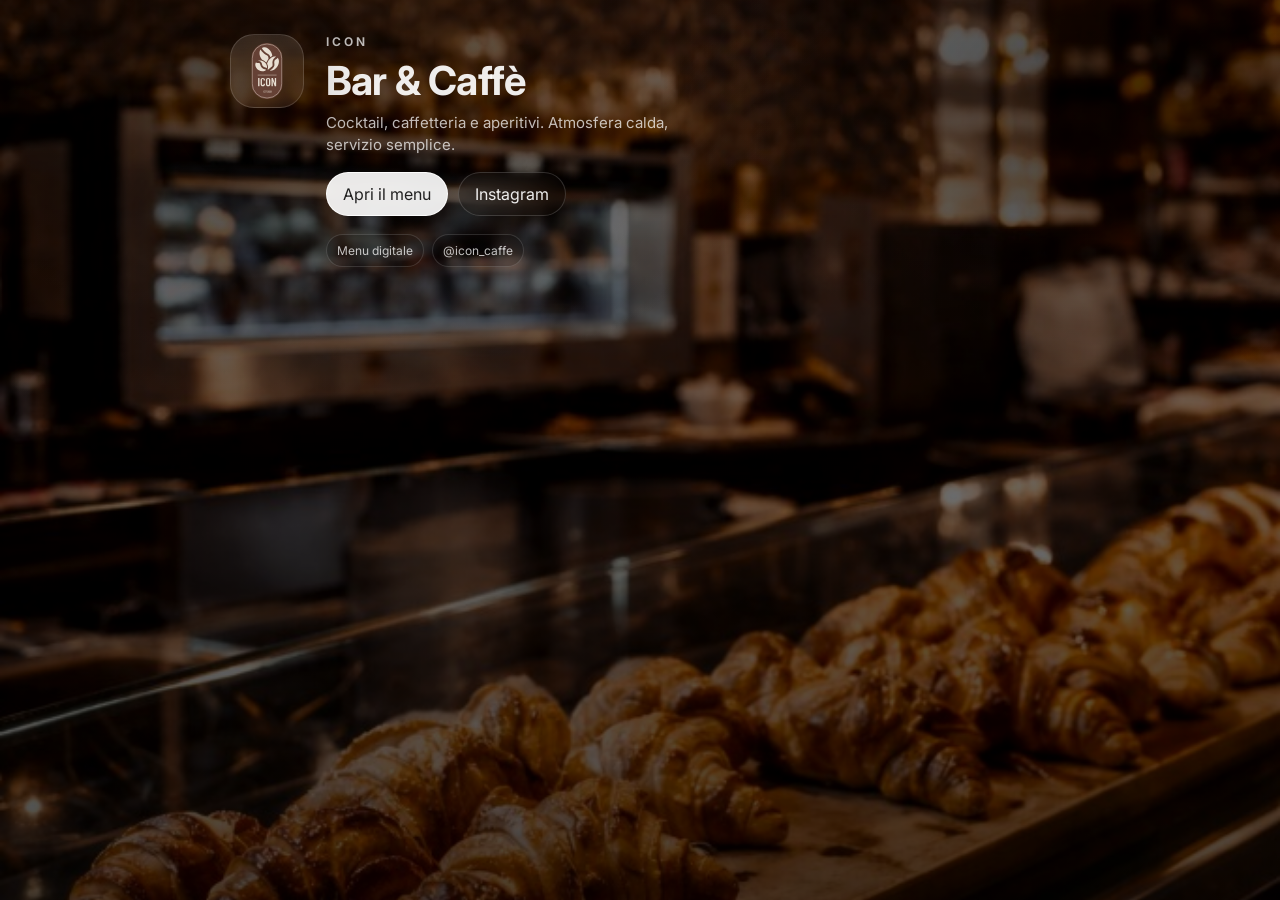
==== public/index.html @ ac290bd5 "add landing page and /menu route Made-with: Cursor" ====
<!doctype html>
<html lang="it">
  <head>
    <meta charset="UTF-8" />
    <meta name="viewport" content="width=device-width, initial-scale=1, viewport-fit=cover" />
    <meta name="color-scheme" content="light" />
    <title>ICON • Bar</title>
    <link rel="preconnect" href="https://fonts.googleapis.com" />
    <link rel="preconnect" href="https://fonts.gstatic.com" crossorigin />
    <link
      href="https://fonts.googleapis.com/css2?family=Inter:wght@400;500;600&display=swap"
      rel="stylesheet"
    />
    <link rel="stylesheet" href="./styles.css" />
  </head>
  <body>
    <main class="main landing" role="main">
      <div class="container">
        <div class="landing__hero">
          <div class="landing__mark" aria-hidden="true">
            <img class="landing__logo" src="./assets/logo.svg" alt="" />
          </div>

          <div class="landing__content">
            <div class="landing__kicker">ICON</div>
            <h1 class="landing__title">Bar &amp; Caffè</h1>
            <p class="landing__lead">Cocktail, caffetteria e aperitivi. Atmosfera calda, servizio semplice.</p>

            <div class="landing__cta">
              <a class="btn btn--primary" href="/menu">Apri il menu</a>
              <a
                class="btn btn--ghost"
                href="https://instagram.com/icon_caffe"
                target="_blank"
                rel="noreferrer"
              >
                Instagram
              </a>
            </div>

            <div class="landing__meta" aria-label="Info">
              <a class="landing__pill" href="/menu">Menu digitale</a>
              <a
                class="landing__pill"
                href="https://instagram.com/icon_caffe"
                target="_blank"
                rel="noreferrer"
              >
                @icon_caffe
              </a>
            </div>
          </div>
        </div>
      </div>
    </main>
  </body>
</html>
---- public/styles.css ----
:root{
  --panel: rgba(16, 16, 18, .35);
  --panel-2: rgba(16, 16, 18, .22);
  --text: rgba(255,255,255,.92);
  --muted: rgba(255,255,255,.64);
  --line: rgba(255,255,255,.14);
  --shadow-soft: 0 18px 55px rgba(0,0,0,.35);
  --radius: 18px;
  --radius-sm: 14px;
  --pad: 16px;
  --max: 820px;
  --accent: rgba(255,255,255,.92);
  --accent-2: rgba(255,215,160,.85);
}

*{ box-sizing:border-box; }
html,body{ height:100%; }
html{ -webkit-text-size-adjust: 100%; }
body{
  margin:0;
  font-family: Inter, system-ui, -apple-system, Segoe UI, Roboto, Helvetica, Arial, sans-serif;
  color:var(--text);
  background: #050506;
  min-height: 100%;
}

body::before{
  content:"";
  position: fixed;
  inset: 0;
  z-index: -3;
  background-image: url("./assets/bg.png");
  background-size: cover;
  background-repeat: no-repeat;
  background-position: center;
  background-attachment: fixed;
  filter: saturate(1.05) contrast(1.02);
}

body::after{
  content:"";
  position: fixed;
  inset: 0;
  z-index: -2;
  background:
    radial-gradient(1200px 700px at 15% 5%, rgba(0,0,0,.35), transparent 55%),
    radial-gradient(900px 520px at 90% 10%, rgba(0,0,0,.40), transparent 55%),
    linear-gradient(180deg, rgba(0,0,0,.55) 0%, rgba(0,0,0,.58) 55%, rgba(0,0,0,.70) 100%);
}

.container{
  width: min(var(--max), calc(100% - 2*var(--pad)));
  margin-inline:auto;
}

.topbar{
  position: fixed;
  top: 0;
  left: 0;
  right: 0;
  z-index: 50;
  padding-top: env(safe-area-inset-top);
  background: linear-gradient(to bottom, rgba(0,0,0,.55), rgba(0,0,0,.18));
  backdrop-filter: blur(16px);
  -webkit-backdrop-filter: blur(16px);
  border-bottom: 1px solid rgba(255,255,255,.10);
}
.topbar--scrolled{
  box-shadow: var(--shadow-soft);
}

.topbar__inner{
  width: min(var(--max), calc(100% - 2*var(--pad)));
  margin-inline:auto;
  padding: 14px 0 12px;
  display:flex;
  flex-direction:column;
  gap: 12px;
}

.topbar__row{
  display:flex;
  align-items:center;
  gap: 12px;
}
.brandmark{
  width: 42px;
  height: 42px;
  flex: 0 0 auto;
  border-radius: 14px;
  display:inline-flex;
  align-items:center;
  justify-content:center;
  background: rgba(0,0,0,.18);
  border: 1px solid rgba(255,255,255,.10);
  box-shadow: 0 16px 40px rgba(0,0,0,.35);
  backdrop-filter: blur(14px);
  -webkit-backdrop-filter: blur(14px);
  text-decoration:none;
}
.brandmark__logo{
  width: 34px;
  height: 34px;
  filter: drop-shadow(0 10px 22px rgba(0,0,0,.45));
  opacity: .95;
}

.search{
  position:relative;
  flex: 1 1 auto;
}
.search__label{
  position:absolute;
  width:1px;height:1px;
  padding:0;margin:-1px;
  overflow:hidden;
  clip: rect(0,0,0,0);
  white-space: nowrap;
  border:0;
}
.search__input{
  width:100%;
  border: 1px solid rgba(255,255,255,.16);
  background: linear-gradient(180deg, rgba(255,255,255,.10), rgba(255,255,255,.06));
  box-shadow: var(--shadow-soft);
  border-radius: 999px;
  padding: 12px 44px 12px 42px;
  font-size: 16px;
  outline: none;
  color: var(--text);
}
.search__input::placeholder{ color: rgba(255,255,255,.55); }
.search::before{
  content:"";
  position:absolute;
  left: 14px;
  top: 50%;
  width: 18px;
  height: 18px;
  transform: translateY(-50%);
  opacity: .70;
  background:
    radial-gradient(circle at 60% 40%, rgba(255,255,255,.85) 0 35%, transparent 36%) center/10px 10px no-repeat,
    linear-gradient(rgba(255,255,255,.85), rgba(255,255,255,.85)) 13px 14px/7px 2px no-repeat;
  border-radius: 999px;
  pointer-events:none;
}
.search__input:focus{
  border-color: rgba(255,255,255,.30);
  box-shadow: 0 18px 55px rgba(0,0,0,.38);
}
.search__clear{
  position:absolute;
  top: 50%;
  right: 8px;
  transform: translateY(-50%);
  width: 34px;
  height: 34px;
  border-radius: 999px;
  border: 1px solid rgba(255,255,255,.16);
  background: rgba(0,0,0,.28);
  color: rgba(255,255,255,.82);
  cursor:pointer;
  display:none;
}
.search.has-value .search__clear{ display:inline-flex; align-items:center; justify-content:center; }
.search__clear:active{ transform: translateY(-50%) scale(.98); }

.chips{
  display:flex;
  gap: 8px;
  overflow-x:auto;
  padding-bottom: 2px;
  -webkit-overflow-scrolling: touch;
  scrollbar-width: none;
}
.chips::-webkit-scrollbar{ display:none; }
.chip{
  flex: 0 0 auto;
  border: 1px solid rgba(255,255,255,.14);
  background: rgba(0,0,0,.20);
  border-radius: 999px;
  padding: 9px 12px;
  font-size: 13px;
  color: rgba(255,255,255,.82);
  cursor:pointer;
}
.chip.is-active{
  background: rgba(255,255,255,.88);
  color: rgba(0,0,0,.86);
  border-color: rgba(255,255,255,.88);
}
.chip:active{ transform: translateY(1px); }

.main{ padding: calc(var(--topbar-offset, 120px) + 10px) 0 46px; }
.landing{ padding: 34px 0 46px; }

.landing__hero{
  display:grid;
  gap: 18px;
}
.landing__mark{
  width: 74px;
  height: 74px;
  border-radius: 24px;
  display:flex;
  align-items:center;
  justify-content:center;
  background: linear-gradient(180deg, rgba(255,255,255,.10), rgba(255,255,255,.05));
  border: 1px solid rgba(255,255,255,.14);
  box-shadow: var(--shadow-soft);
  backdrop-filter: blur(18px);
  -webkit-backdrop-filter: blur(18px);
}
.landing__logo{ width: 56px; height: 56px; opacity: .98; }

.landing__kicker{
  letter-spacing: .26em;
  text-transform: uppercase;
  font-weight: 650;
  font-size: 12px;
  color: rgba(255,255,255,.72);
}
.landing__title{
  margin: 10px 0 0;
  font-size: 34px;
  line-height: 1.08;
  letter-spacing: -.02em;
}
.landing__lead{
  margin: 10px 0 0;
  color: rgba(255,255,255,.72);
  font-size: 15px;
  line-height: 1.45;
  max-width: 44ch;
}
.landing__cta{
  display:flex;
  gap: 10px;
  margin-top: 16px;
  flex-wrap: wrap;
}
.btn{
  display:inline-flex;
  align-items:center;
  justify-content:center;
  height: 44px;
  padding: 0 16px;
  border-radius: 999px;
  border: 1px solid rgba(255,255,255,.16);
  text-decoration:none;
  color: rgba(255,255,255,.92);
  background: rgba(0,0,0,.18);
  backdrop-filter: blur(14px);
  -webkit-backdrop-filter: blur(14px);
  transition: transform .12s ease, background-color .12s ease, border-color .12s ease, color .12s ease;
}
.btn--primary{
  background: rgba(255,255,255,.90);
  color: rgba(0,0,0,.86);
  border-color: rgba(255,255,255,.90);
}
.btn--ghost{
  background: rgba(0,0,0,.18);
}
.btn:hover{
  background: rgba(0,0,0,.24);
  border-color: rgba(255,255,255,.22);
}
.btn--primary:hover{
  background: rgba(255,255,255,.94);
  border-color: rgba(255,255,255,.94);
}
.btn:active{ transform: translateY(1px); }

.landing__meta{
  display:flex;
  gap: 8px;
  margin-top: 18px;
  flex-wrap: wrap;
}
.landing__pill{
  display:inline-flex;
  font-size: 12px;
  color: rgba(255,255,255,.74);
  padding: 8px 10px;
  border-radius: 999px;
  background: rgba(0,0,0,.18);
  border: 1px solid rgba(255,255,255,.14);
  text-decoration: none;
  transition: background-color .12s ease, border-color .12s ease, color .12s ease;
}
.landing__pill:hover{
  background: rgba(0,0,0,.24);
  border-color: rgba(255,255,255,.20);
  color: rgba(255,255,255,.86);
}

.meta{
  display:flex;
  align-items:center;
  justify-content:space-between;
  gap: 12px;
  padding: 8px 0 12px;
}
.meta__count{ color: var(--muted); font-size: 13px; }
.meta__reset{
  border: 1px solid rgba(255,255,255,.14);
  background: rgba(0,0,0,.20);
  border-radius: 999px;
  padding: 8px 12px;
  font-size: 13px;
  color: rgba(255,255,255,.82);
  cursor:pointer;
}
.meta__reset:active{ transform: translateY(1px); }

.menu{
  display:flex;
  flex-direction:column;
  gap: 18px;
}

.section{
  background: linear-gradient(180deg, rgba(255,255,255,.10), rgba(255,255,255,.05));
  border: 1px solid rgba(255,255,255,.14);
  border-radius: var(--radius);
  overflow:hidden;
  box-shadow: var(--shadow-soft);
  backdrop-filter: blur(18px);
  -webkit-backdrop-filter: blur(18px);
}
.section__header{
  padding: 14px 14px 10px;
  display:flex;
  align-items:center;
  justify-content:space-between;
  gap: 12px;
  border-bottom: 1px solid rgba(255,255,255,.12);
}
.section__title{
  font-size: 14px;
  font-weight: 700;
  letter-spacing: .08em;
  text-transform: uppercase;
  color: var(--accent-2);
}
.section__badge{
  font-size: 12px;
  color: var(--muted);
}

.items{
  display:flex;
  flex-direction:column;
}

.item{
  display:grid;
  grid-template-columns: minmax(0, 1fr) auto;
  align-items:center;
  column-gap: 14px;
  padding: 12px 14px;
  border-top: 1px solid rgba(255,255,255,.10);
}
.item:first-child{ border-top: 0; }
.item__left{
  min-width: 0;
}
.item__name{
  font-size: 15px;
  font-weight: 520;
  line-height: 1.22;
  letter-spacing: .01em;
}
.item__desc{
  margin-top: 4px;
  font-size: 12.5px;
  color: var(--muted);
  line-height: 1.35;
}
.item__price{
  font-size: 13px;
  font-weight: 650;
  letter-spacing: .01em;
  background: rgba(0,0,0,.20);
  border: 1px solid rgba(255,255,255,.14);
  padding: 6px 10px;
  border-radius: 999px;
  color: rgba(255,255,255,.92);
  line-height: 1;
  align-self:center;
}

.muted{ color: var(--muted); }

.footer{
  padding-bottom: env(safe-area-inset-bottom);
}
.footer__inner{
  padding: 18px 0 26px;
}
.footer__note{
  font-size: 12px;
  color: var(--muted);
}

@media (min-width: 520px){
  :root{ --pad: 20px; }
  .topbar__inner{ padding: 16px 0 14px; }
  .search__input{ font-size: 16px; }
  .landing__hero{
    grid-template-columns: auto 1fr;
    align-items:start;
    gap: 22px;
  }
  .landing__title{ font-size: 40px; }
}

/* Mobile Safari/Chrome: fixed backgrounds can render oddly; keep cover but switch attachment */
@media (max-width: 520px){
  body::before{
    background-attachment: scroll;
    /* better framing for tall screens */
    background-position: 25% center;
  }
}

/* iOS-specific: ensure stable cover rendering */
@supports (-webkit-touch-callout: none){
  body::before{
    background-attachment: scroll;
  }
}
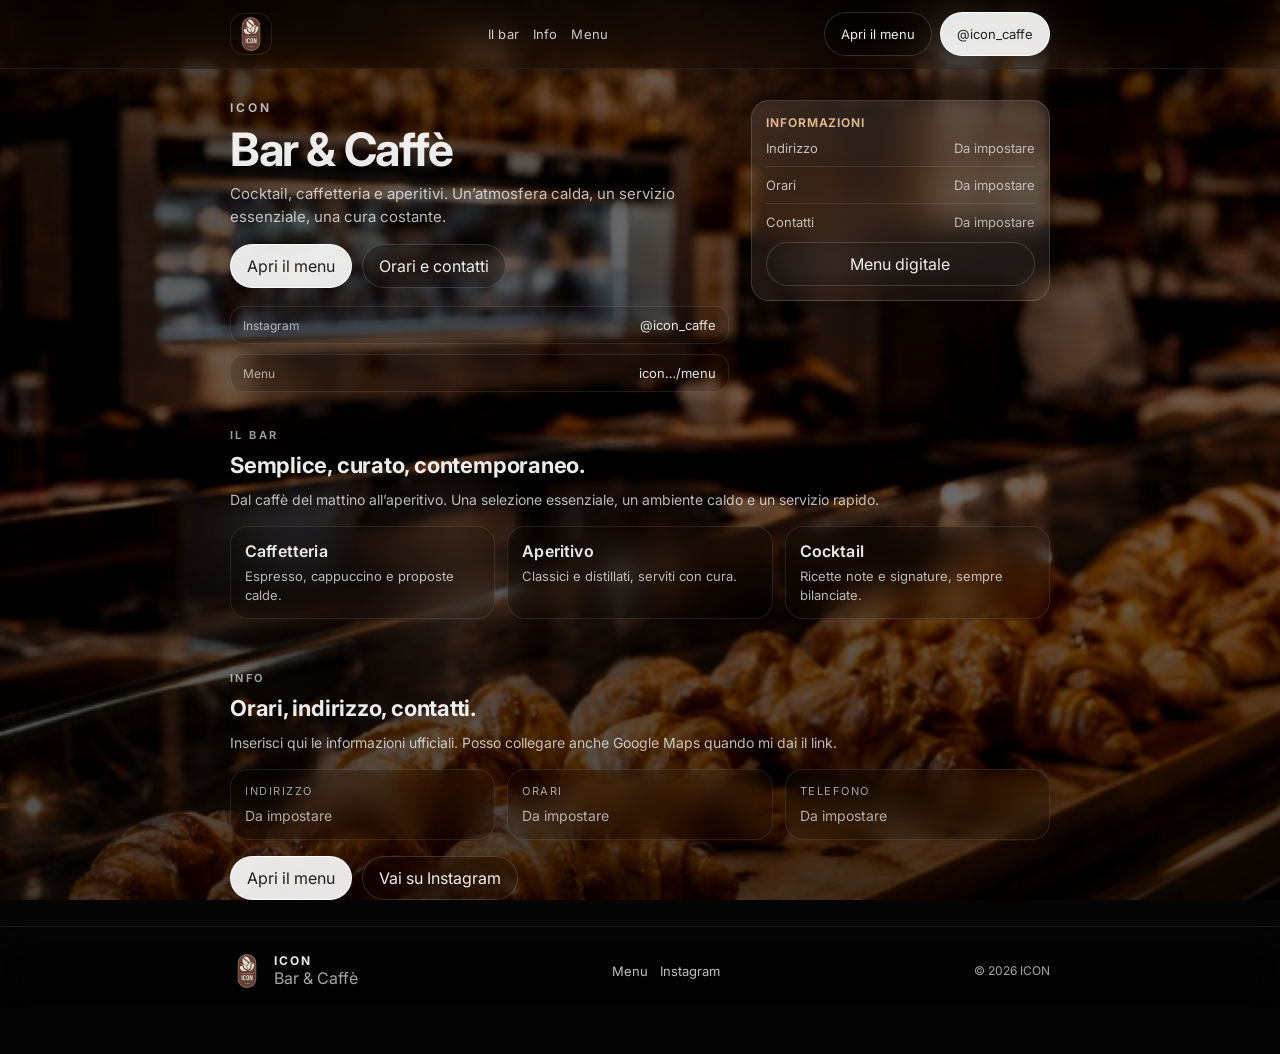
==== commit 6d6c174f: "redesign professional landing Made-with: Cursor" ====
--- a/public/index.html
+++ b/public/index.html
@@ -14,44 +14,186 @@
     <link rel="stylesheet" href="./styles.css" />
   </head>
   <body>
-    <main class="main landing" role="main">
-      <div class="container">
-        <div class="landing__hero">
-          <div class="landing__mark" aria-hidden="true">
-            <img class="landing__logo" src="./assets/logo.svg" alt="" />
+    <header class="sitebar" role="banner">
+      <div class="container sitebar__inner">
+        <a class="sitebar__brand" href="/" aria-label="ICON">
+          <img class="sitebar__logo" src="./assets/logo.svg" alt="" />
+        </a>
+
+        <nav class="sitebar__nav" aria-label="Navigazione">
+          <a class="sitebar__link" href="#about">Il bar</a>
+          <a class="sitebar__link" href="#info">Info</a>
+          <a class="sitebar__link" href="/menu">Menu</a>
+        </nav>
+
+        <div class="sitebar__actions">
+          <a class="btn btn--ghost btn--sm" href="/menu">Apri il menu</a>
+          <a
+            class="btn btn--primary btn--sm"
+            href="https://instagram.com/icon_caffe"
+            target="_blank"
+            rel="noreferrer"
+          >
+            @icon_caffe
+          </a>
+        </div>
+      </div>
+    </header>
+
+    <main class="landing" role="main">
+      <section class="hero">
+        <div class="container hero__inner">
+          <div class="hero__copy">
+            <div class="hero__kicker">ICON</div>
+            <h1 class="hero__title">Bar &amp; Caffè</h1>
+            <p class="hero__lead">
+              Cocktail, caffetteria e aperitivi. Un’atmosfera calda, un servizio essenziale, una cura costante.
+            </p>
+
+            <div class="hero__cta">
+              <a class="btn btn--primary" href="/menu">Apri il menu</a>
+              <a class="btn btn--ghost" href="#info">Orari e contatti</a>
+            </div>
+
+            <div class="hero__micro">
+              <div class="micro">
+                <div class="micro__label">Instagram</div>
+                <a
+                  class="micro__value"
+                  href="https://instagram.com/icon_caffe"
+                  target="_blank"
+                  rel="noreferrer"
+                >
+                  @icon_caffe
+                </a>
+              </div>
+              <div class="micro">
+                <div class="micro__label">Menu</div>
+                <a class="micro__value" href="/menu">icon…/menu</a>
+              </div>
+            </div>
           </div>
 
-          <div class="landing__content">
-            <div class="landing__kicker">ICON</div>
-            <h1 class="landing__title">Bar &amp; Caffè</h1>
-            <p class="landing__lead">Cocktail, caffetteria e aperitivi. Atmosfera calda, servizio semplice.</p>
-
-            <div class="landing__cta">
-              <a class="btn btn--primary" href="/menu">Apri il menu</a>
-              <a
-                class="btn btn--ghost"
-                href="https://instagram.com/icon_caffe"
-                target="_blank"
-                rel="noreferrer"
-              >
-                Instagram
-              </a>
-            </div>
-
-            <div class="landing__meta" aria-label="Info">
-              <a class="landing__pill" href="/menu">Menu digitale</a>
-              <a
-                class="landing__pill"
-                href="https://instagram.com/icon_caffe"
-                target="_blank"
-                rel="noreferrer"
-              >
-                @icon_caffe
-              </a>
+          <div class="hero__card" aria-label="Info rapide">
+            <div class="card">
+              <div class="card__title">Informazioni</div>
+              <div class="card__rows">
+                <div class="row">
+                  <div class="row__k">Indirizzo</div>
+                  <div class="row__v muted">Da impostare</div>
+                </div>
+                <div class="row">
+                  <div class="row__k">Orari</div>
+                  <div class="row__v muted">Da impostare</div>
+                </div>
+                <div class="row">
+                  <div class="row__k">Contatti</div>
+                  <div class="row__v muted">Da impostare</div>
+                </div>
+              </div>
+              <div class="card__actions">
+                <a class="btn btn--ghost btn--wide" href="/menu">Menu digitale</a>
+              </div>
             </div>
           </div>
         </div>
-      </div>
+      </section>
+
+      <section id="about" class="section-block">
+        <div class="container">
+          <div class="section-block__head">
+            <div class="section-block__kicker">Il bar</div>
+            <h2 class="section-block__title">Semplice, curato, contemporaneo.</h2>
+            <p class="section-block__lead">
+              Dal caffè del mattino all’aperitivo. Una selezione essenziale, un ambiente caldo e un servizio rapido.
+            </p>
+          </div>
+
+          <div class="features">
+            <div class="feature">
+              <div class="feature__title">Caffetteria</div>
+              <div class="feature__text">Espresso, cappuccino e proposte calde.</div>
+            </div>
+            <div class="feature">
+              <div class="feature__title">Aperitivo</div>
+              <div class="feature__text">Classici e distillati, serviti con cura.</div>
+            </div>
+            <div class="feature">
+              <div class="feature__title">Cocktail</div>
+              <div class="feature__text">Ricette note e signature, sempre bilanciate.</div>
+            </div>
+          </div>
+        </div>
+      </section>
+
+      <section id="info" class="section-block">
+        <div class="container">
+          <div class="section-block__head">
+            <div class="section-block__kicker">Info</div>
+            <h2 class="section-block__title">Orari, indirizzo, contatti.</h2>
+            <p class="section-block__lead">
+              Inserisci qui le informazioni ufficiali. Posso collegare anche Google Maps quando mi dai il link.
+            </p>
+          </div>
+
+          <div class="info-grid">
+            <div class="info-card">
+              <div class="info-card__k">Indirizzo</div>
+              <div class="info-card__v muted">Da impostare</div>
+            </div>
+            <div class="info-card">
+              <div class="info-card__k">Orari</div>
+              <div class="info-card__v muted">Da impostare</div>
+            </div>
+            <div class="info-card">
+              <div class="info-card__k">Telefono</div>
+              <div class="info-card__v muted">Da impostare</div>
+            </div>
+          </div>
+
+          <div class="section-block__cta">
+            <a class="btn btn--primary" href="/menu">Apri il menu</a>
+            <a
+              class="btn btn--ghost"
+              href="https://instagram.com/icon_caffe"
+              target="_blank"
+              rel="noreferrer"
+            >
+              Vai su Instagram
+            </a>
+          </div>
+        </div>
+      </section>
+
+      <footer class="sitefooter">
+        <div class="container sitefooter__inner">
+          <div class="sitefooter__brand">
+            <img class="sitefooter__logo" src="./assets/logo.svg" alt="" />
+            <div class="sitefooter__text">
+              <div class="sitefooter__name">ICON</div>
+              <div class="sitefooter__sub muted">Bar &amp; Caffè</div>
+            </div>
+          </div>
+
+          <div class="sitefooter__links">
+            <a class="sitefooter__link" href="/menu">Menu</a>
+            <a
+              class="sitefooter__link"
+              href="https://instagram.com/icon_caffe"
+              target="_blank"
+              rel="noreferrer"
+            >
+              Instagram
+            </a>
+          </div>
+
+          <div class="sitefooter__legal muted">© <span id="y"></span> ICON</div>
+        </div>
+      </footer>
     </main>
+
+    <script>
+      document.getElementById("y").textContent = new Date().getFullYear();
+    </script>
   </body>
 </html>
--- a/public/styles.css
+++ b/public/styles.css
@@ -52,6 +52,282 @@
   width: min(var(--max), calc(100% - 2*var(--pad)));
   margin-inline:auto;
 }
+
+/* Landing site (home) */
+.sitebar{
+  position: fixed;
+  top: 0;
+  left: 0;
+  right: 0;
+  z-index: 60;
+  padding-top: env(safe-area-inset-top);
+  background: linear-gradient(to bottom, rgba(0,0,0,.65), rgba(0,0,0,.14));
+  backdrop-filter: blur(18px);
+  -webkit-backdrop-filter: blur(18px);
+  border-bottom: 1px solid rgba(255,255,255,.10);
+}
+.sitebar__inner{
+  padding: 12px 0;
+  display:flex;
+  align-items:center;
+  justify-content:space-between;
+  gap: 10px;
+}
+.sitebar__brand{
+  width: 42px;
+  height: 42px;
+  border-radius: 14px;
+  display:inline-flex;
+  align-items:center;
+  justify-content:center;
+  background: rgba(0,0,0,.18);
+  border: 1px solid rgba(255,255,255,.10);
+  box-shadow: 0 16px 40px rgba(0,0,0,.35);
+  text-decoration:none;
+  flex: 0 0 auto;
+}
+.sitebar__logo{ width: 34px; height: 34px; opacity: .98; }
+.sitebar__nav{
+  display:none;
+  align-items:center;
+  gap: 14px;
+  min-width: 0;
+}
+.sitebar__link{
+  color: rgba(255,255,255,.78);
+  text-decoration:none;
+  font-size: 13px;
+  letter-spacing: .01em;
+}
+.sitebar__link:hover{ color: rgba(255,255,255,.92); }
+.sitebar__actions{
+  display:flex;
+  align-items:center;
+  gap: 8px;
+  flex: 0 0 auto;
+}
+
+.landing{
+  padding: calc(env(safe-area-inset-top) + 74px) 0 46px;
+}
+
+.hero{
+  padding: 26px 0 10px;
+}
+.hero__inner{
+  display:grid;
+  gap: 18px;
+}
+.hero__kicker{
+  letter-spacing: .26em;
+  text-transform: uppercase;
+  font-weight: 650;
+  font-size: 12px;
+  color: rgba(255,255,255,.72);
+}
+.hero__title{
+  margin: 10px 0 0;
+  font-size: 38px;
+  line-height: 1.05;
+  letter-spacing: -.03em;
+}
+.hero__lead{
+  margin: 10px 0 0;
+  color: rgba(255,255,255,.72);
+  font-size: 15px;
+  line-height: 1.5;
+  max-width: 52ch;
+}
+.hero__cta{
+  display:flex;
+  gap: 10px;
+  margin-top: 16px;
+  flex-wrap: wrap;
+}
+.hero__micro{
+  margin-top: 18px;
+  display:grid;
+  gap: 10px;
+}
+.micro{
+  display:flex;
+  align-items:baseline;
+  justify-content:space-between;
+  gap: 10px;
+  padding: 10px 12px;
+  border-radius: 14px;
+  background: rgba(0,0,0,.14);
+  border: 1px solid rgba(255,255,255,.10);
+}
+.micro__label{
+  font-size: 12px;
+  color: rgba(255,255,255,.62);
+}
+.micro__value{
+  font-size: 13px;
+  color: rgba(255,255,255,.88);
+  text-decoration:none;
+}
+.micro__value:hover{ text-decoration: underline; }
+
+.hero__card{
+  align-self:start;
+}
+.card{
+  background: linear-gradient(180deg, rgba(255,255,255,.10), rgba(255,255,255,.05));
+  border: 1px solid rgba(255,255,255,.14);
+  border-radius: var(--radius);
+  box-shadow: var(--shadow-soft);
+  backdrop-filter: blur(18px);
+  -webkit-backdrop-filter: blur(18px);
+  padding: 14px;
+}
+.card__title{
+  font-weight: 650;
+  letter-spacing: .08em;
+  text-transform: uppercase;
+  font-size: 12px;
+  color: var(--accent-2);
+}
+.card__rows{ margin-top: 10px; display:grid; gap: 10px; }
+.row{
+  display:flex;
+  justify-content:space-between;
+  gap: 12px;
+  border-top: 1px solid rgba(255,255,255,.10);
+  padding-top: 10px;
+}
+.row:first-child{ border-top: 0; padding-top: 0; }
+.row__k{ color: rgba(255,255,255,.70); font-size: 13px; }
+.row__v{ color: rgba(255,255,255,.86); font-size: 13px; text-align:right; }
+.card__actions{ margin-top: 12px; }
+
+.section-block{
+  padding: 26px 0;
+}
+.section-block__head{
+  max-width: 70ch;
+}
+.section-block__kicker{
+  letter-spacing: .22em;
+  text-transform: uppercase;
+  font-weight: 650;
+  font-size: 11px;
+  color: rgba(255,255,255,.62);
+}
+.section-block__title{
+  margin: 10px 0 0;
+  font-size: 22px;
+  letter-spacing: -.01em;
+  line-height: 1.2;
+}
+.section-block__lead{
+  margin: 10px 0 0;
+  color: rgba(255,255,255,.72);
+  font-size: 14px;
+  line-height: 1.5;
+}
+.section-block__cta{
+  margin-top: 16px;
+  display:flex;
+  gap: 10px;
+  flex-wrap: wrap;
+}
+
+.features{
+  margin-top: 16px;
+  display:grid;
+  gap: 12px;
+}
+.feature{
+  background: rgba(0,0,0,.14);
+  border: 1px solid rgba(255,255,255,.10);
+  border-radius: var(--radius);
+  padding: 14px;
+  backdrop-filter: blur(14px);
+  -webkit-backdrop-filter: blur(14px);
+}
+.feature__title{
+  font-weight: 620;
+  color: rgba(255,255,255,.90);
+  letter-spacing: .01em;
+}
+.feature__text{
+  margin-top: 6px;
+  color: rgba(255,255,255,.70);
+  font-size: 13px;
+  line-height: 1.45;
+}
+
+.info-grid{
+  margin-top: 16px;
+  display:grid;
+  gap: 12px;
+}
+.info-card{
+  background: rgba(0,0,0,.14);
+  border: 1px solid rgba(255,255,255,.10);
+  border-radius: var(--radius);
+  padding: 14px;
+  backdrop-filter: blur(14px);
+  -webkit-backdrop-filter: blur(14px);
+}
+.info-card__k{
+  letter-spacing: .14em;
+  text-transform: uppercase;
+  font-size: 11px;
+  color: rgba(255,255,255,.62);
+}
+.info-card__v{
+  margin-top: 8px;
+  color: rgba(255,255,255,.86);
+  font-size: 14px;
+  line-height: 1.4;
+}
+
+.sitefooter{
+  padding: 26px 0 calc(env(safe-area-inset-bottom) + 20px);
+  border-top: 1px solid rgba(255,255,255,.10);
+  background: linear-gradient(to top, rgba(0,0,0,.55), rgba(0,0,0,.08));
+  backdrop-filter: blur(18px);
+  -webkit-backdrop-filter: blur(18px);
+}
+.sitefooter__inner{
+  display:flex;
+  flex-direction:column;
+  gap: 14px;
+}
+.sitefooter__brand{
+  display:flex;
+  align-items:center;
+  gap: 10px;
+}
+.sitefooter__logo{ width: 34px; height: 34px; opacity: .98; }
+.sitefooter__name{
+  letter-spacing:.18em;
+  text-transform: uppercase;
+  font-weight: 700;
+  font-size: 12px;
+}
+.sitefooter__links{
+  display:flex;
+  gap: 12px;
+  flex-wrap: wrap;
+}
+.sitefooter__link{
+  color: rgba(255,255,255,.74);
+  text-decoration:none;
+  font-size: 13px;
+}
+.sitefooter__link:hover{ color: rgba(255,255,255,.90); }
+.sitefooter__legal{ font-size: 12px; }
+
+.btn--sm{
+  height: 40px;
+  padding: 0 14px;
+  font-size: 13px;
+}
+.btn--wide{ width: 100%; }
 
 .topbar{
   position: fixed;
@@ -192,8 +468,8 @@
 }
 .chip:active{ transform: translateY(1px); }
 
+/* Menu page main offset */
 .main{ padding: calc(var(--topbar-offset, 120px) + 10px) 0 46px; }
-.landing{ padding: 34px 0 46px; }
 
 .landing__hero{
   display:grid;
@@ -409,12 +685,12 @@
   :root{ --pad: 20px; }
   .topbar__inner{ padding: 16px 0 14px; }
   .search__input{ font-size: 16px; }
-  .landing__hero{
-    grid-template-columns: auto 1fr;
-    align-items:start;
-    gap: 22px;
-  }
-  .landing__title{ font-size: 40px; }
+  .sitebar__nav{ display:flex; }
+  .hero__inner{ grid-template-columns: 1.25fr .75fr; align-items:start; gap: 22px; }
+  .hero__title{ font-size: 46px; }
+  .features{ grid-template-columns: repeat(3, minmax(0, 1fr)); }
+  .info-grid{ grid-template-columns: repeat(3, minmax(0, 1fr)); }
+  .sitefooter__inner{ flex-direction:row; align-items:center; justify-content:space-between; }
 }
 
 /* Mobile Safari/Chrome: fixed backgrounds can render oddly; keep cover but switch attachment */
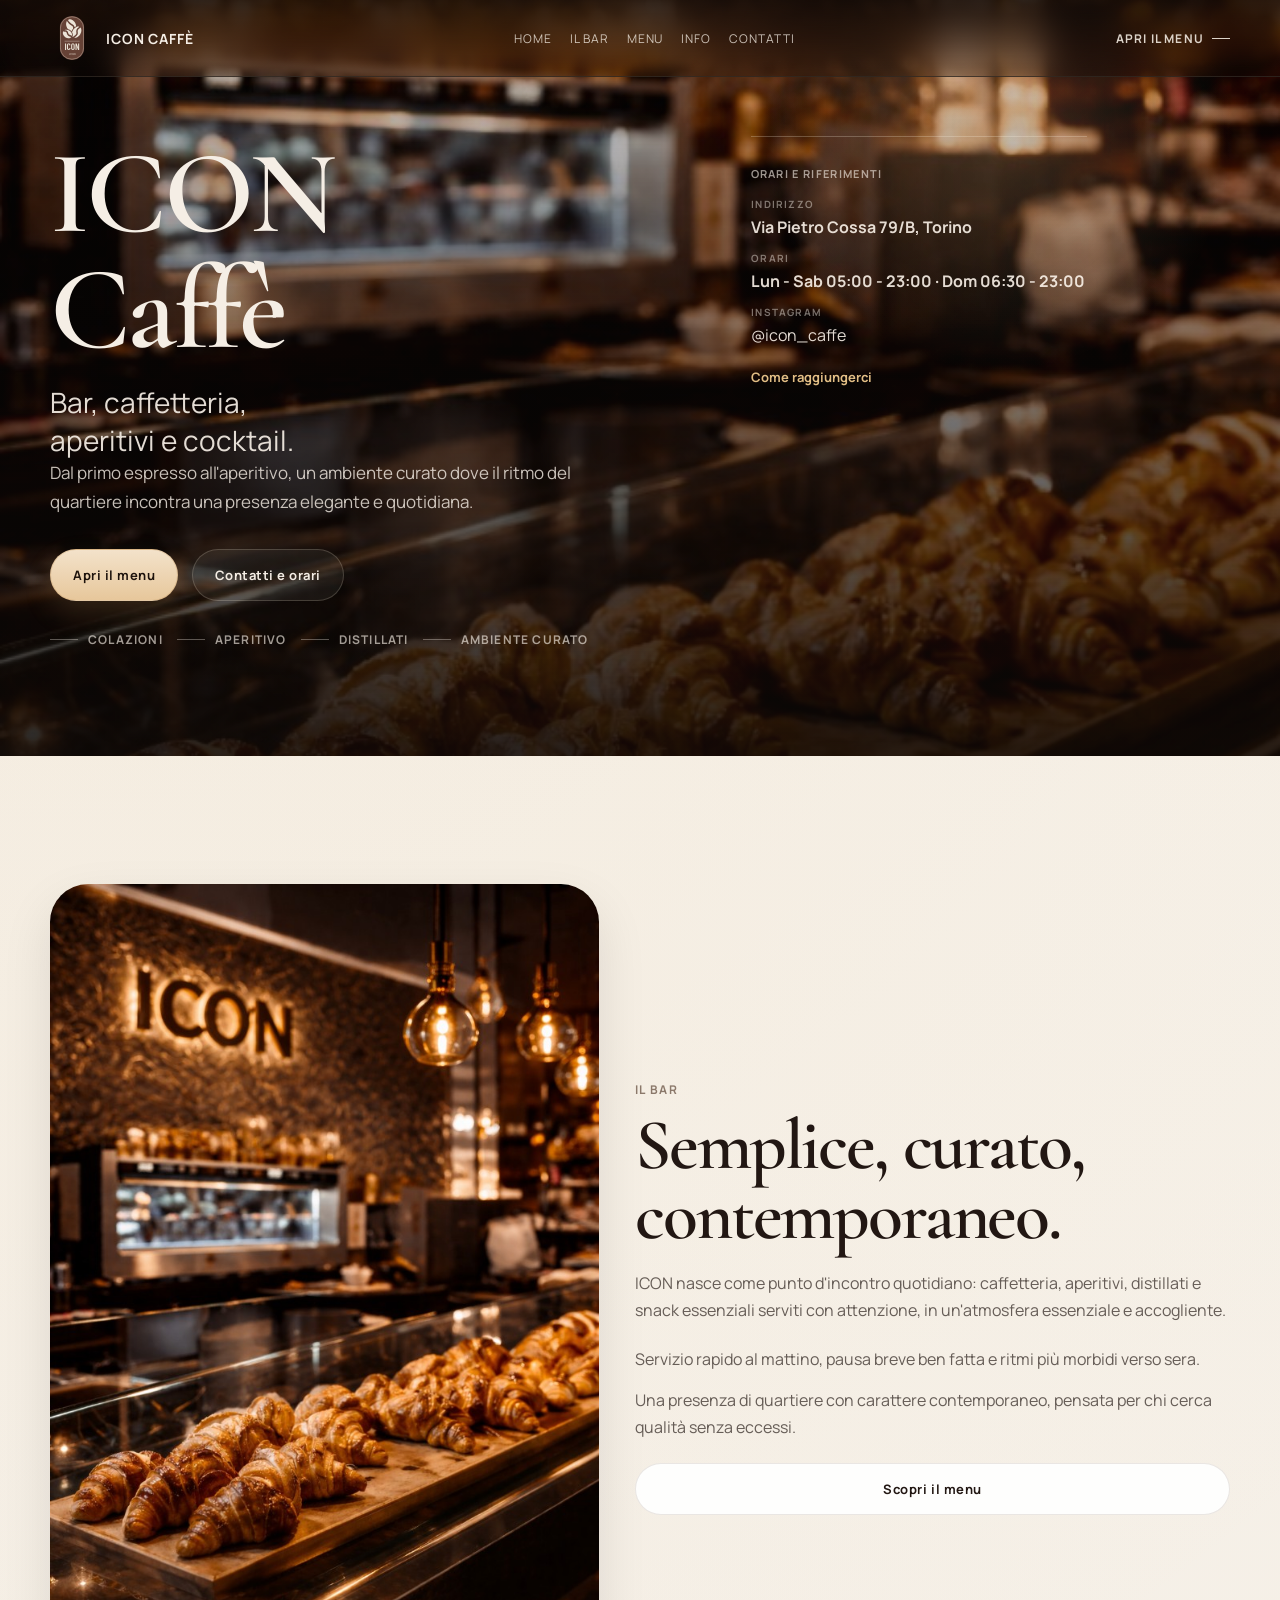
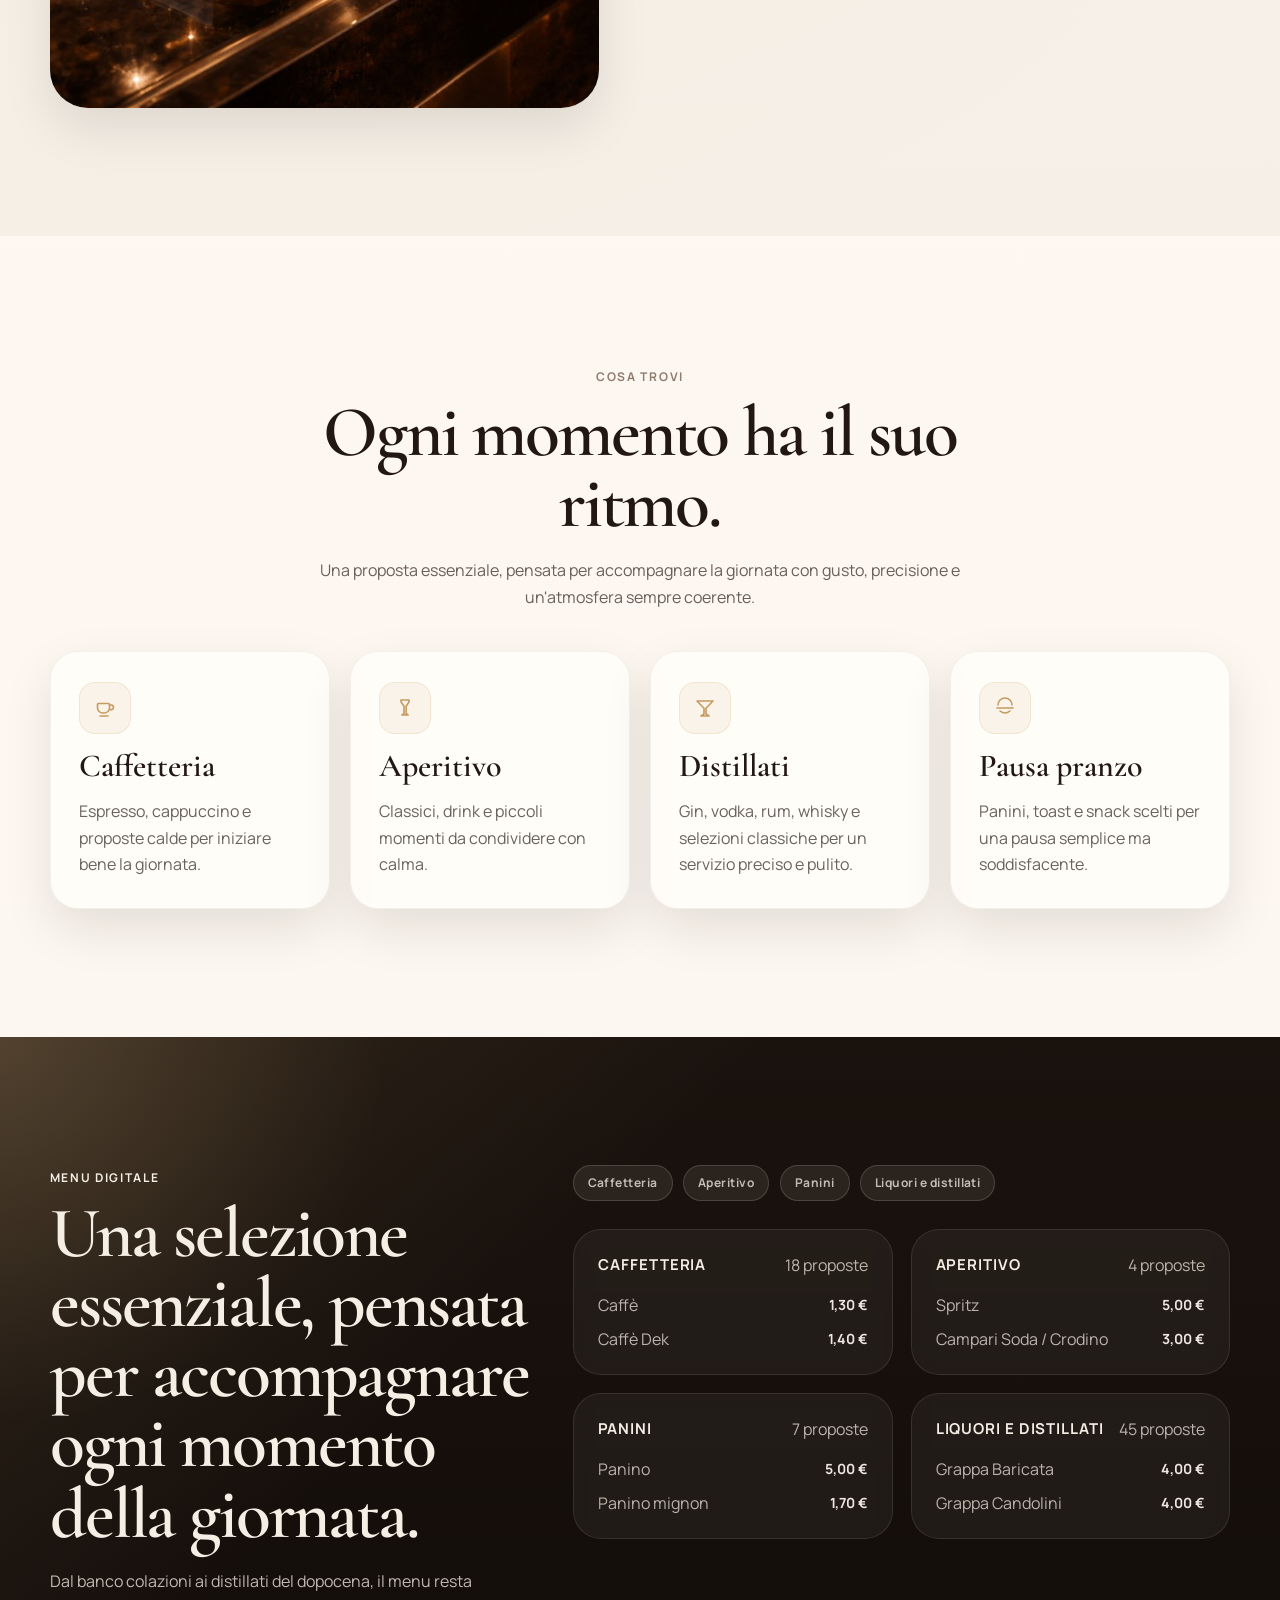
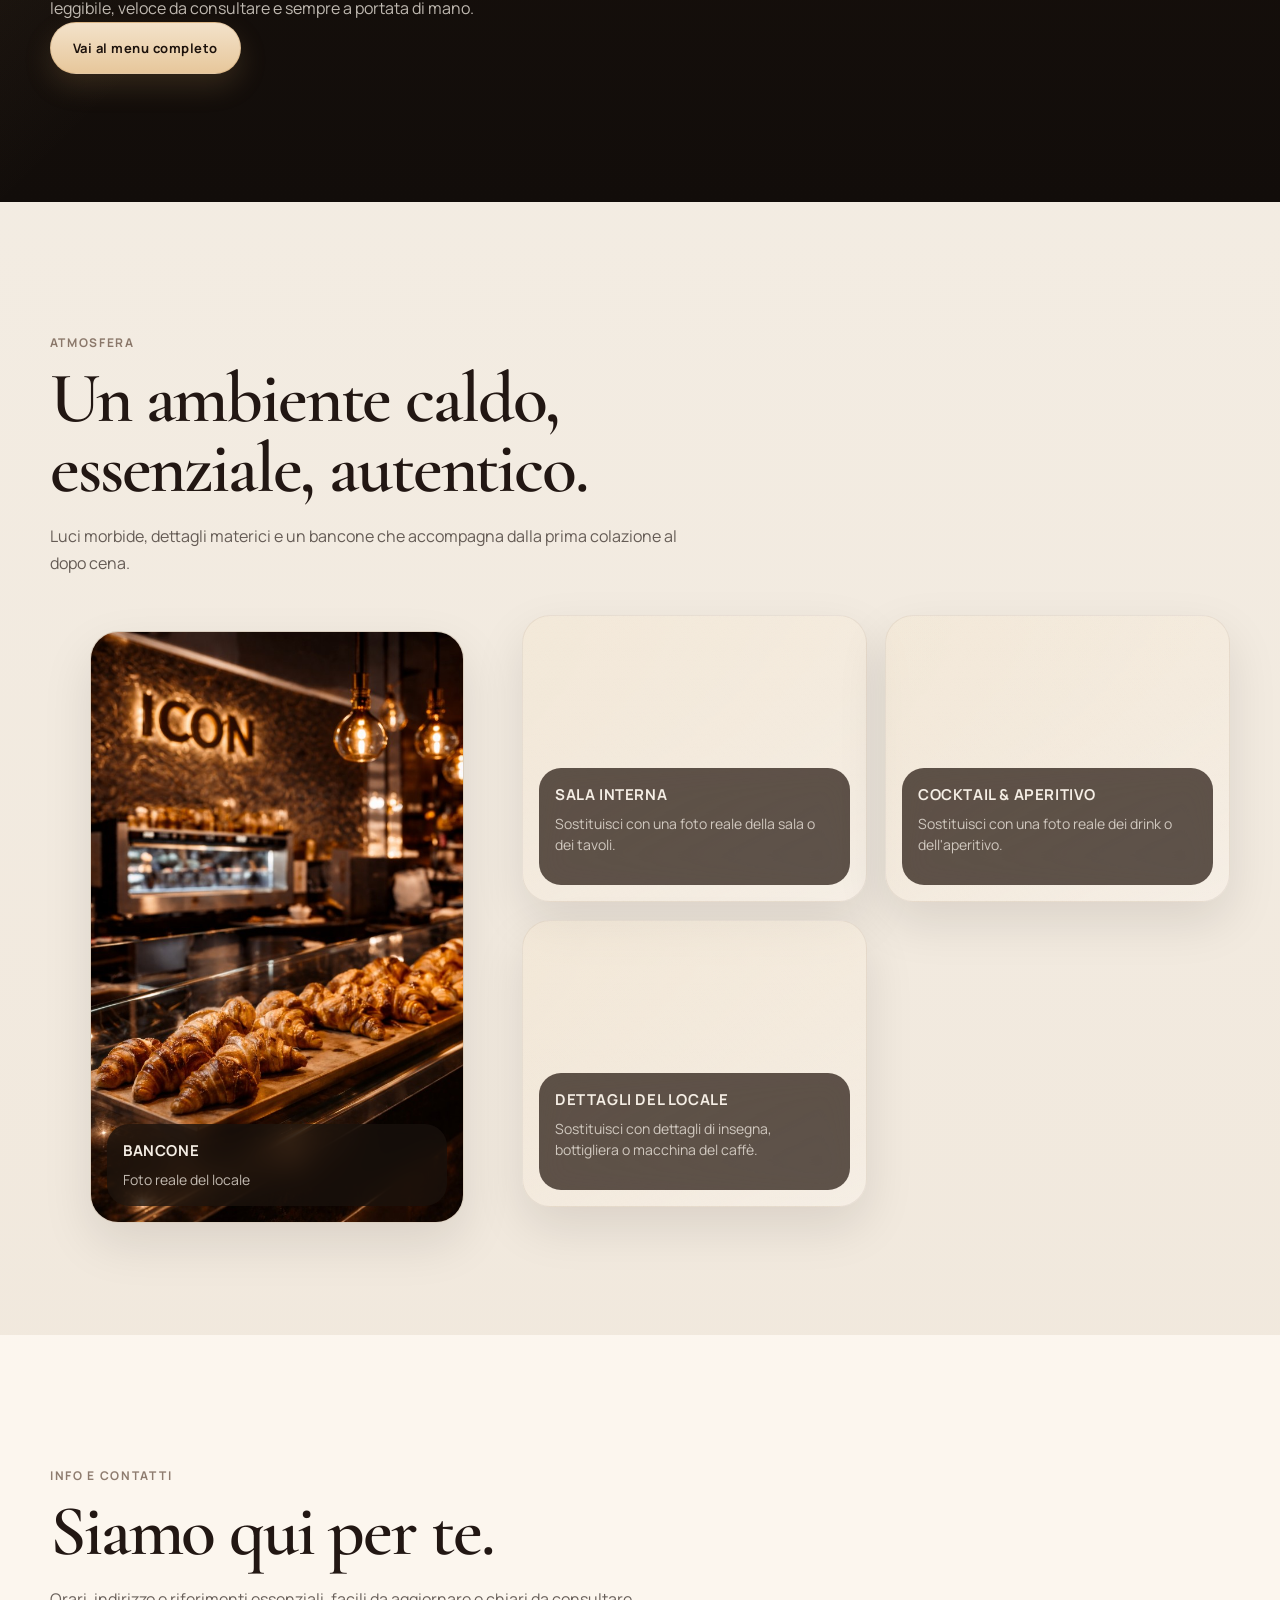
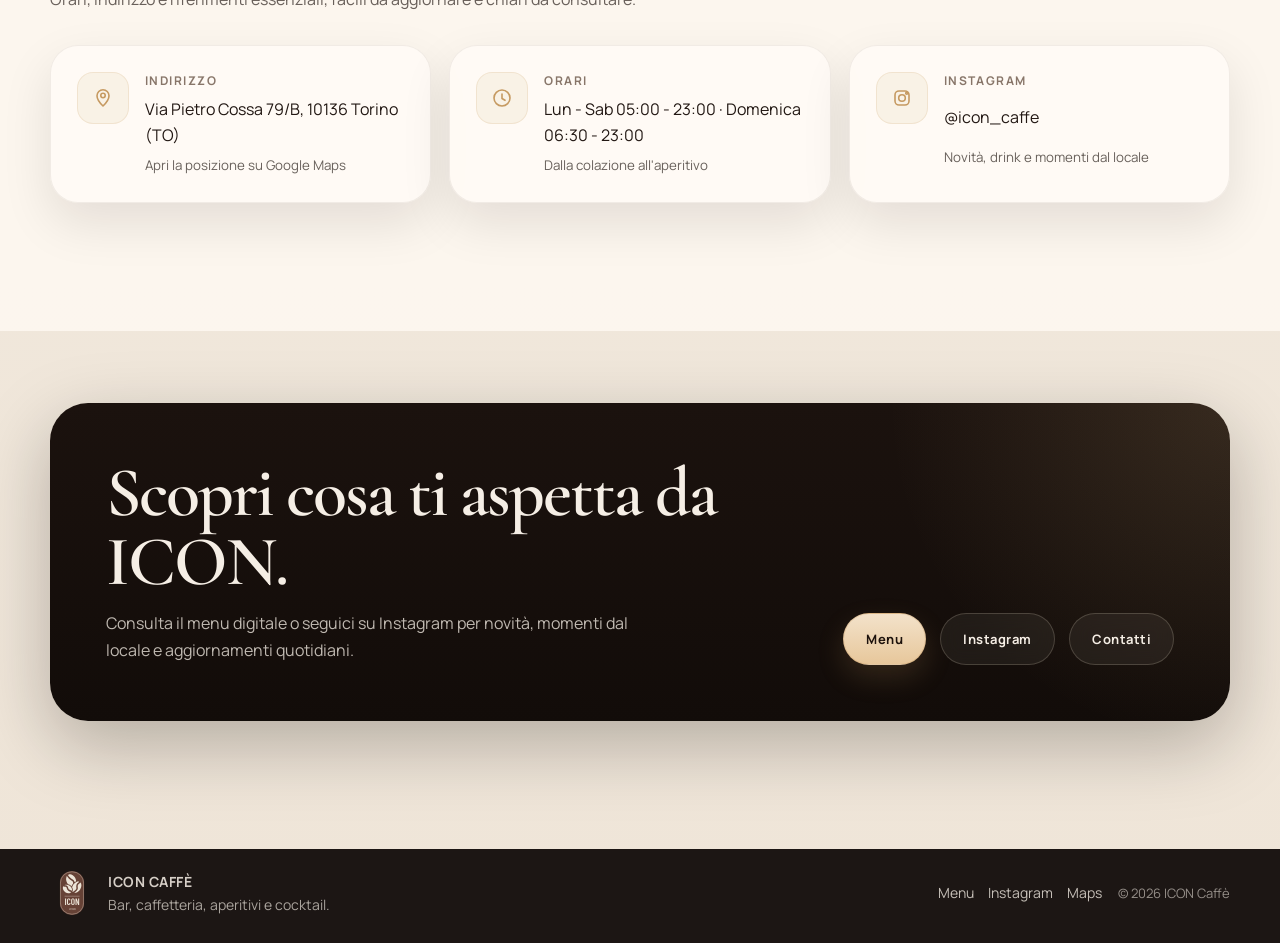
==== commit c7bdba64: "Refine ICON site and menu experience" ====
--- a/public/index.html
+++ b/public/index.html
@@ -4,196 +4,39 @@
     <meta charset="UTF-8" />
     <meta name="viewport" content="width=device-width, initial-scale=1, viewport-fit=cover" />
     <meta name="color-scheme" content="light" />
-    <title>ICON • Bar</title>
+    <title>ICON Caffè | Bar, caffetteria, aperitivi e cocktail a Torino</title>
+    <meta
+      name="description"
+      content="ICON Caffè a Torino: colazioni, caffetteria, aperitivi e cocktail in un ambiente caldo, essenziale e contemporaneo."
+    />
+    <link rel="canonical" href="https://iconcaffe.com/" />
+    <meta property="og:type" content="website" />
+    <meta property="og:locale" content="it_IT" />
+    <meta property="og:site_name" content="ICON Caffè" />
+    <meta property="og:title" content="ICON Caffè | Bar, caffetteria, aperitivi e cocktail a Torino" />
+    <meta
+      property="og:description"
+      content="ICON Caffè a Torino: colazioni, caffetteria, aperitivi e cocktail in un ambiente caldo, essenziale e contemporaneo."
+    />
+    <meta property="og:url" content="https://iconcaffe.com/" />
+    <meta property="og:image" content="https://iconcaffe.com/assets/bg.png" />
+    <meta name="twitter:card" content="summary_large_image" />
+    <meta name="twitter:title" content="ICON Caffè | Bar, caffetteria, aperitivi e cocktail a Torino" />
+    <meta
+      name="twitter:description"
+      content="ICON Caffè a Torino: colazioni, caffetteria, aperitivi e cocktail in un ambiente caldo, essenziale e contemporaneo."
+    />
+    <meta name="twitter:image" content="https://iconcaffe.com/assets/bg.png" />
     <link rel="preconnect" href="https://fonts.googleapis.com" />
     <link rel="preconnect" href="https://fonts.gstatic.com" crossorigin />
     <link
-      href="https://fonts.googleapis.com/css2?family=Inter:wght@400;500;600&display=swap"
+      href="https://fonts.googleapis.com/css2?family=Cormorant+Garamond:wght@500;600;700&family=Manrope:wght@400;500;600;700;800&display=swap"
       rel="stylesheet"
     />
-    <link rel="stylesheet" href="./styles.css" />
+    <link rel="stylesheet" href="./styles.css?v=20260618h" />
   </head>
-  <body>
-    <header class="sitebar" role="banner">
-      <div class="container sitebar__inner">
-        <a class="sitebar__brand" href="/" aria-label="ICON">
-          <img class="sitebar__logo" src="./assets/logo.svg" alt="" />
-        </a>
-
-        <nav class="sitebar__nav" aria-label="Navigazione">
-          <a class="sitebar__link" href="#about">Il bar</a>
-          <a class="sitebar__link" href="#info">Info</a>
-          <a class="sitebar__link" href="/menu">Menu</a>
-        </nav>
-
-        <div class="sitebar__actions">
-          <a class="btn btn--ghost btn--sm" href="/menu">Apri il menu</a>
-          <a
-            class="btn btn--primary btn--sm"
-            href="https://instagram.com/icon_caffe"
-            target="_blank"
-            rel="noreferrer"
-          >
-            @icon_caffe
-          </a>
-        </div>
-      </div>
-    </header>
-
-    <main class="landing" role="main">
-      <section class="hero">
-        <div class="container hero__inner">
-          <div class="hero__copy">
-            <div class="hero__kicker">ICON</div>
-            <h1 class="hero__title">Bar &amp; Caffè</h1>
-            <p class="hero__lead">
-              Cocktail, caffetteria e aperitivi. Un’atmosfera calda, un servizio essenziale, una cura costante.
-            </p>
-
-            <div class="hero__cta">
-              <a class="btn btn--primary" href="/menu">Apri il menu</a>
-              <a class="btn btn--ghost" href="#info">Orari e contatti</a>
-            </div>
-
-            <div class="hero__micro">
-              <div class="micro">
-                <div class="micro__label">Instagram</div>
-                <a
-                  class="micro__value"
-                  href="https://instagram.com/icon_caffe"
-                  target="_blank"
-                  rel="noreferrer"
-                >
-                  @icon_caffe
-                </a>
-              </div>
-              <div class="micro">
-                <div class="micro__label">Menu</div>
-                <a class="micro__value" href="/menu">icon…/menu</a>
-              </div>
-            </div>
-          </div>
-
-          <div class="hero__card" aria-label="Info rapide">
-            <div class="card">
-              <div class="card__title">Informazioni</div>
-              <div class="card__rows">
-                <div class="row">
-                  <div class="row__k">Indirizzo</div>
-                  <div class="row__v muted">Da impostare</div>
-                </div>
-                <div class="row">
-                  <div class="row__k">Orari</div>
-                  <div class="row__v muted">Da impostare</div>
-                </div>
-                <div class="row">
-                  <div class="row__k">Contatti</div>
-                  <div class="row__v muted">Da impostare</div>
-                </div>
-              </div>
-              <div class="card__actions">
-                <a class="btn btn--ghost btn--wide" href="/menu">Menu digitale</a>
-              </div>
-            </div>
-          </div>
-        </div>
-      </section>
-
-      <section id="about" class="section-block">
-        <div class="container">
-          <div class="section-block__head">
-            <div class="section-block__kicker">Il bar</div>
-            <h2 class="section-block__title">Semplice, curato, contemporaneo.</h2>
-            <p class="section-block__lead">
-              Dal caffè del mattino all’aperitivo. Una selezione essenziale, un ambiente caldo e un servizio rapido.
-            </p>
-          </div>
-
-          <div class="features">
-            <div class="feature">
-              <div class="feature__title">Caffetteria</div>
-              <div class="feature__text">Espresso, cappuccino e proposte calde.</div>
-            </div>
-            <div class="feature">
-              <div class="feature__title">Aperitivo</div>
-              <div class="feature__text">Classici e distillati, serviti con cura.</div>
-            </div>
-            <div class="feature">
-              <div class="feature__title">Cocktail</div>
-              <div class="feature__text">Ricette note e signature, sempre bilanciate.</div>
-            </div>
-          </div>
-        </div>
-      </section>
-
-      <section id="info" class="section-block">
-        <div class="container">
-          <div class="section-block__head">
-            <div class="section-block__kicker">Info</div>
-            <h2 class="section-block__title">Orari, indirizzo, contatti.</h2>
-            <p class="section-block__lead">
-              Inserisci qui le informazioni ufficiali. Posso collegare anche Google Maps quando mi dai il link.
-            </p>
-          </div>
-
-          <div class="info-grid">
-            <div class="info-card">
-              <div class="info-card__k">Indirizzo</div>
-              <div class="info-card__v muted">Da impostare</div>
-            </div>
-            <div class="info-card">
-              <div class="info-card__k">Orari</div>
-              <div class="info-card__v muted">Da impostare</div>
-            </div>
-            <div class="info-card">
-              <div class="info-card__k">Telefono</div>
-              <div class="info-card__v muted">Da impostare</div>
-            </div>
-          </div>
-
-          <div class="section-block__cta">
-            <a class="btn btn--primary" href="/menu">Apri il menu</a>
-            <a
-              class="btn btn--ghost"
-              href="https://instagram.com/icon_caffe"
-              target="_blank"
-              rel="noreferrer"
-            >
-              Vai su Instagram
-            </a>
-          </div>
-        </div>
-      </section>
-
-      <footer class="sitefooter">
-        <div class="container sitefooter__inner">
-          <div class="sitefooter__brand">
-            <img class="sitefooter__logo" src="./assets/logo.svg" alt="" />
-            <div class="sitefooter__text">
-              <div class="sitefooter__name">ICON</div>
-              <div class="sitefooter__sub muted">Bar &amp; Caffè</div>
-            </div>
-          </div>
-
-          <div class="sitefooter__links">
-            <a class="sitefooter__link" href="/menu">Menu</a>
-            <a
-              class="sitefooter__link"
-              href="https://instagram.com/icon_caffe"
-              target="_blank"
-              rel="noreferrer"
-            >
-              Instagram
-            </a>
-          </div>
-
-          <div class="sitefooter__legal muted">© <span id="y"></span> ICON</div>
-        </div>
-      </footer>
-    </main>
-
-    <script>
-      document.getElementById("y").textContent = new Date().getFullYear();
-    </script>
+  <body class="page page--home">
+    <div id="app"></div>
+    <script type="module" src="./site.js?v=20260618h"></script>
   </body>
 </html>
--- a/public/styles.css
+++ b/public/styles.css
@@ -1,710 +1,1644 @@
-:root{
-  --panel: rgba(16, 16, 18, .35);
-  --panel-2: rgba(16, 16, 18, .22);
-  --text: rgba(255,255,255,.92);
-  --muted: rgba(255,255,255,.64);
-  --line: rgba(255,255,255,.14);
-  --shadow-soft: 0 18px 55px rgba(0,0,0,.35);
-  --radius: 18px;
-  --radius-sm: 14px;
-  --pad: 16px;
-  --max: 820px;
-  --accent: rgba(255,255,255,.92);
-  --accent-2: rgba(255,215,160,.85);
-}
-
-*{ box-sizing:border-box; }
-html,body{ height:100%; }
-html{ -webkit-text-size-adjust: 100%; }
-body{
-  margin:0;
-  font-family: Inter, system-ui, -apple-system, Segoe UI, Roboto, Helvetica, Arial, sans-serif;
-  color:var(--text);
-  background: #050506;
+:root {
+  --bg: #130d0a;
+  --bg-soft: #1c1410;
+  --panel: rgba(30, 22, 16, 0.78);
+  --panel-strong: rgba(18, 13, 10, 0.92);
+  --surface: #f5f0e8;
+  --surface-alt: #eadfce;
+  --surface-deep: #2b1c15;
+  --surface-muted: rgba(246, 239, 230, 0.72);
+  --text: #221713;
+  --text-inverse: #f5eee5;
+  --muted: rgba(34, 23, 19, 0.68);
+  --muted-inverse: rgba(245, 238, 229, 0.76);
+  --line: rgba(81, 55, 43, 0.16);
+  --line-strong: rgba(255, 244, 231, 0.15);
+  --accent: #c69a61;
+  --accent-strong: #e2be85;
+  --shadow-soft: 0 20px 50px rgba(18, 10, 6, 0.1);
+  --shadow-deep: 0 24px 72px rgba(12, 7, 5, 0.26);
+  --radius-sm: 18px;
+  --radius: 28px;
+  --radius-lg: 38px;
+  --max: 1180px;
+  --pad: clamp(20px, 4vw, 34px);
+  --topbar-offset: 112px;
+  --ease-premium: cubic-bezier(0.16, 1, 0.3, 1);
+}
+
+* {
+  box-sizing: border-box;
+}
+
+html,
+body {
   min-height: 100%;
 }
 
-body::before{
-  content:"";
+html {
+  scroll-behavior: smooth;
+  -webkit-text-size-adjust: 100%;
+}
+
+body {
+  margin: 0;
+  font-family: "Manrope", system-ui, sans-serif;
+  color: var(--text);
+  background: var(--surface);
+  text-rendering: optimizeLegibility;
+}
+
+img {
+  display: block;
+  max-width: 100%;
+}
+
+a {
+  color: inherit;
+}
+
+button,
+input {
+  font: inherit;
+}
+
+button {
+  cursor: pointer;
+}
+
+.container {
+  width: min(var(--max), calc(100% - (var(--pad) * 2)));
+  margin-inline: auto;
+}
+
+.page--home {
+  background:
+    radial-gradient(circle at top left, rgba(226, 190, 133, 0.12), transparent 34%),
+    linear-gradient(180deg, #f7f2ea 0%, #f4eee5 48%, #efe5d8 100%);
+}
+
+.page--menu {
+  background:
+    linear-gradient(180deg, #ffffff 0%, #fcfaf7 100%);
+  color: var(--text);
+}
+
+.page--menu::before {
+  content: "";
   position: fixed;
   inset: 0;
-  z-index: -3;
-  background-image: url("./assets/bg.png");
-  background-size: cover;
-  background-repeat: no-repeat;
-  background-position: center;
-  background-attachment: fixed;
-  filter: saturate(1.05) contrast(1.02);
-}
-
-body::after{
-  content:"";
-  position: fixed;
-  inset: 0;
-  z-index: -2;
   background:
-    radial-gradient(1200px 700px at 15% 5%, rgba(0,0,0,.35), transparent 55%),
-    radial-gradient(900px 520px at 90% 10%, rgba(0,0,0,.40), transparent 55%),
-    linear-gradient(180deg, rgba(0,0,0,.55) 0%, rgba(0,0,0,.58) 55%, rgba(0,0,0,.70) 100%);
-}
-
-.container{
-  width: min(var(--max), calc(100% - 2*var(--pad)));
-  margin-inline:auto;
-}
-
-/* Landing site (home) */
-.sitebar{
+    radial-gradient(circle at 84% 12%, rgba(198, 154, 97, 0.08), transparent 16%),
+    linear-gradient(180deg, rgba(255, 255, 255, 0), rgba(255, 255, 255, 0));
+  opacity: 0.9;
+  pointer-events: none;
+  z-index: -1;
+}
+
+.btn {
+  display: inline-flex;
+  align-items: center;
+  justify-content: center;
+  gap: 10px;
+  min-height: 52px;
+  padding: 0 22px;
+  border-radius: 999px;
+  border: 1px solid rgba(84, 57, 43, 0.12);
+  text-decoration: none;
+  font-size: 13px;
+  font-weight: 700;
+  letter-spacing: 0.04em;
+  white-space: nowrap;
+  transition:
+    transform 180ms ease,
+    background-color 180ms ease,
+    border-color 180ms ease,
+    color 180ms ease,
+    box-shadow 180ms ease,
+    opacity 180ms ease;
+}
+
+.btn:hover,
+.btn:focus-visible {
+  transform: translateY(-1px);
+}
+
+.btn:focus-visible,
+.chip:focus-visible,
+.meta__reset:focus-visible,
+.search__input:focus-visible,
+.search__clear:focus-visible {
+  outline: 2px solid var(--accent);
+  outline-offset: 3px;
+}
+
+.btn--primary {
+  color: #1d120c;
+  border-color: rgba(198, 154, 97, 0.36);
+  background: linear-gradient(180deg, #f3e2ca 0%, #e7c79b 100%);
+  box-shadow: 0 12px 28px rgba(198, 154, 97, 0.18);
+}
+
+.btn--primary:hover,
+.btn--primary:focus-visible {
+  box-shadow: 0 16px 32px rgba(198, 154, 97, 0.22);
+}
+
+.btn--secondary {
+  color: var(--text-inverse);
+  border-color: rgba(255, 241, 222, 0.18);
+  background: rgba(255, 247, 238, 0.06);
+  backdrop-filter: blur(10px);
+}
+
+.btn--secondary:hover,
+.btn--secondary:focus-visible {
+  background: rgba(255, 247, 238, 0.1);
+  border-color: rgba(255, 241, 222, 0.28);
+}
+
+.btn--tertiary {
+  color: var(--text);
+  border-color: rgba(84, 57, 43, 0.12);
+  background: rgba(255, 255, 255, 0.9);
+}
+
+.btn--tertiary:hover,
+.btn--tertiary:focus-visible {
+  background: rgba(255, 255, 255, 1);
+  border-color: rgba(81, 55, 43, 0.22);
+}
+
+.btn--sm {
+  min-height: 44px;
+  padding: 0 18px;
+  font-size: 12px;
+}
+
+.sitebar,
+.menu-topbar {
   position: fixed;
   top: 0;
   left: 0;
   right: 0;
   z-index: 60;
   padding-top: env(safe-area-inset-top);
-  background: linear-gradient(to bottom, rgba(0,0,0,.65), rgba(0,0,0,.14));
+  transition: box-shadow 200ms ease, background-color 200ms ease, backdrop-filter 200ms ease;
+}
+
+.sitebar {
+  background: linear-gradient(180deg, rgba(16, 10, 7, 0.82), rgba(16, 10, 7, 0.26));
+  border-bottom: 1px solid rgba(255, 240, 220, 0.1);
   backdrop-filter: blur(18px);
-  -webkit-backdrop-filter: blur(18px);
-  border-bottom: 1px solid rgba(255,255,255,.10);
-}
-.sitebar__inner{
-  padding: 12px 0;
-  display:flex;
-  align-items:center;
-  justify-content:space-between;
+}
+
+.sitebar.is-scrolled,
+.menu-topbar.is-scrolled {
+  box-shadow: 0 18px 42px rgba(9, 5, 4, 0.22);
+}
+
+.sitebar__inner,
+.menu-topbar__inner {
+  display: flex;
+  align-items: center;
+  justify-content: space-between;
+  gap: 18px;
+  padding: 16px 0;
+}
+
+.sitebar__brand,
+.brandmark {
+  display: inline-flex;
+  align-items: center;
+  gap: 12px;
+  text-decoration: none;
+  flex: 0 0 auto;
+}
+
+.sitebar__logo,
+.brandmark__logo,
+.sitefooter__logo {
+  width: 44px;
+  height: 44px;
+  border-radius: 0;
+  padding: 0;
+  background: transparent;
+  border: 0;
+  backdrop-filter: none;
+}
+
+.sitebar__wordmark,
+.brandmark__label {
+  font-size: 14px;
+  font-weight: 700;
+  letter-spacing: 0.06em;
+  text-transform: uppercase;
+  color: var(--text-inverse);
+}
+
+.sitebar__nav {
+  display: none;
+  align-items: center;
+  gap: 18px;
+}
+
+.sitebar__actions {
+  display: flex;
+  align-items: center;
+}
+
+.sitebar__link {
+  color: rgba(245, 238, 229, 0.78);
+  font-size: 12px;
+  letter-spacing: 0.08em;
+  text-transform: uppercase;
+  text-decoration: none;
+}
+
+.sitebar__link:hover,
+.sitebar__link:focus-visible {
+  color: #fff6ea;
+}
+
+.sitebar__cta {
+  display: inline-flex;
+  align-items: center;
+  gap: 8px;
+  color: rgba(245, 238, 229, 0.88);
+  font-size: 12px;
+  font-weight: 700;
+  letter-spacing: 0.1em;
+  text-transform: uppercase;
+  text-decoration: none;
+}
+
+.sitebar__cta::after {
+  content: "";
+  width: 18px;
+  height: 1px;
+  background: currentColor;
+}
+
+.hero {
+  position: relative;
+  min-height: 84svh;
+  display: flex;
+  align-items: stretch;
+  overflow: hidden;
+  color: var(--text-inverse);
+  background: #120b09;
+}
+
+.hero__backdrop,
+.hero__overlay {
+  position: absolute;
+  inset: 0;
+}
+
+.hero__backdrop {
+  background: url("./assets/bg.png") center center / cover no-repeat;
+  transform-origin: center top;
+  will-change: transform;
+}
+
+.hero__overlay {
+  background:
+    radial-gradient(circle at 78% 18%, rgba(255, 206, 142, 0.2), transparent 20%),
+    linear-gradient(180deg, rgba(12, 8, 6, 0.18) 0%, rgba(12, 8, 6, 0.48) 42%, rgba(12, 8, 6, 0.88) 100%);
+}
+
+.hero__inner {
+  position: relative;
+  display: grid;
+  align-content: center;
+  gap: clamp(26px, 4vw, 40px);
+  min-height: 84svh;
+  padding: clamp(88px, 10vw, 116px) 0 clamp(58px, 7vw, 88px);
+}
+
+.hero__content,
+.hero-panel {
+  position: relative;
+  z-index: 1;
+}
+
+.hero__content {
+  display: grid;
+  gap: 26px;
+  align-content: start;
+  max-width: 44rem;
+}
+
+.section-header__kicker,
+.menu-hero__eyebrow {
+  display: inline-flex;
+  align-items: center;
+  gap: 8px;
+  font-size: 12px;
+  font-weight: 700;
+  letter-spacing: 0.14em;
+  text-transform: uppercase;
+}
+
+.menu-hero__eyebrow {
+  color: rgba(245, 238, 229, 0.7);
+}
+
+.hero__title,
+.section-header__title,
+.menu-hero__title,
+.cta-band__copy h2 {
+  margin: 0;
+  font-family: "Cormorant Garamond", Georgia, serif;
+  font-weight: 600;
+  line-height: 0.98;
+  letter-spacing: -0.03em;
+}
+
+.hero__title {
+  font-size: clamp(72px, 10.2vw, 118px);
+  max-width: 5.2ch;
+  text-wrap: balance;
+}
+
+.hero__subtitle {
+  margin: 16px 0 0;
+  font-size: clamp(20px, 2.4vw, 28px);
+  color: rgba(245, 238, 229, 0.92);
+  max-width: 18ch;
+}
+
+.hero__lead,
+.section-header__lead,
+.split-section__text p,
+.menu-hero__lead,
+.cta-band__copy p,
+.footer__note {
+  font-size: 16px;
+  line-height: 1.7;
+}
+
+.hero__lead {
+  max-width: 33rem;
+  margin: 0;
+  color: rgba(245, 238, 229, 0.8);
+  font-size: 17px;
+}
+
+.hero__actions,
+.cta-band__actions,
+.section-block__cta,
+.menu-hero__actions {
+  display: flex;
+  flex-wrap: wrap;
+  gap: 14px;
+}
+
+.hero__actions {
+  margin-top: 6px;
+}
+
+.hero__meta {
+  display: flex;
+  flex-wrap: wrap;
+  gap: 14px;
+  padding-top: 4px;
+}
+
+.hero-meta__item {
+  display: inline-flex;
+  align-items: center;
+  min-height: 0;
+  padding: 0;
+  border-radius: 0;
+  border: 0;
+  background: transparent;
+  font-size: 12px;
+  font-weight: 700;
+  letter-spacing: 0.1em;
+  text-transform: uppercase;
+  color: rgba(245, 238, 229, 0.64);
+}
+
+.hero-meta__item::before {
+  content: "";
+  width: 28px;
+  height: 1px;
+  margin-right: 10px;
+  background: rgba(245, 238, 229, 0.34);
+}
+
+.menu-preview-chip,
+.menu-hero__pill {
+  display: inline-flex;
+  align-items: center;
+  min-height: 36px;
+  padding: 0 14px;
+  border-radius: 999px;
+  border: 1px solid rgba(255, 244, 231, 0.16);
+  background: rgba(255, 247, 238, 0.08);
+  font-size: 12px;
+  font-weight: 700;
+  letter-spacing: 0.04em;
+  color: rgba(245, 238, 229, 0.76);
+}
+
+.hero-panel {
+  align-self: start;
+  margin-top: 0;
+  padding: 24px 0 0;
+  max-width: 21rem;
+  border-radius: 0;
+  background: transparent;
+  border: 0;
+  border-top: 1px solid rgba(255, 245, 231, 0.24);
+  box-shadow: none;
+  backdrop-filter: none;
+}
+
+.hero-panel__label {
+  display: inline-flex;
+  font-size: 11px;
+  font-weight: 700;
+  letter-spacing: 0.12em;
+  text-transform: uppercase;
+  color: rgba(245, 238, 229, 0.62);
+}
+
+.hero-panel__list {
+  display: grid;
+  gap: 12px;
+  margin-top: 14px;
+}
+
+.hero-panel__row {
+  display: grid;
+  gap: 4px;
+}
+
+.hero-panel__row span {
+  font-size: 10px;
+  font-weight: 700;
+  letter-spacing: 0.12em;
+  text-transform: uppercase;
+  color: rgba(245, 238, 229, 0.46);
+}
+
+.hero-panel__row strong,
+.hero-panel__row a {
+  font-size: 16px;
+  line-height: 1.5;
+  color: rgba(255, 247, 238, 0.88);
+  text-decoration: none;
+}
+
+.hero-panel__footer {
+  margin-top: 18px;
+}
+
+.hero-panel__row a:hover,
+.hero-panel__row a:focus-visible,
+.info-card__value--link:hover,
+.info-card__value--link:focus-visible,
+.sitefooter__links a:hover,
+.sitefooter__links a:focus-visible {
+  text-decoration: underline;
+}
+
+.hero-panel__cta {
+  display: inline-flex;
+  font-size: 13px;
+  font-weight: 700;
+  color: var(--accent-strong);
+  text-decoration: none;
+}
+
+.section {
+  padding: clamp(92px, 10vw, 128px) 0;
+}
+
+.section--light {
+  background: transparent;
+}
+
+.section--cream {
+  background: rgba(255, 250, 244, 0.78);
+}
+
+.section--dark {
+  color: var(--text-inverse);
+  background:
+    radial-gradient(circle at top left, rgba(226, 190, 133, 0.18), transparent 26%),
+    linear-gradient(180deg, #1a120d 0%, #120d0a 100%);
+}
+
+.section--menu-preview {
+  position: relative;
+  overflow: hidden;
+}
+
+.section--menu-preview::before {
+  content: "";
+  position: absolute;
+  inset: 0;
+  background: linear-gradient(135deg, rgba(226, 190, 133, 0.12), transparent 38%);
+  pointer-events: none;
+}
+
+.section--cta {
+  padding-top: clamp(44px, 6vw, 72px);
+}
+
+.section-header {
+  max-width: 40rem;
+}
+
+.section-header--centered {
+  text-align: center;
+  margin-inline: auto;
+}
+
+.section-header__kicker {
+  color: rgba(75, 48, 33, 0.62);
+}
+
+.section-header__title {
+  margin-top: 12px;
+  font-size: clamp(42px, 5.6vw, 72px);
+  color: var(--text);
+}
+
+.section--dark .section-header__title,
+.section--dark .section-header__kicker,
+.section--dark .section-header__lead {
+  color: var(--text-inverse);
+}
+
+.section-header__lead {
+  margin: 18px 0 0;
+  color: var(--muted);
+}
+
+.section--dark .section-header__lead {
+  color: var(--muted-inverse);
+}
+
+.split-section {
+  display: grid;
+  gap: 36px;
+}
+
+.split-section__media {
+  margin: 0;
+  position: relative;
+  overflow: hidden;
+  border-radius: var(--radius-lg);
+  min-height: 420px;
+  box-shadow: var(--shadow-soft);
+}
+
+.split-section__media img {
+  width: 100%;
+  height: 100%;
+  object-fit: cover;
+}
+
+.split-section__copy {
+  display: grid;
+  gap: 22px;
+  align-content: center;
+}
+
+.split-section__text {
+  display: grid;
+  gap: 14px;
+}
+
+.split-section__text p {
+  margin: 0;
+  color: var(--muted);
+}
+
+.services-grid {
+  display: grid;
+  gap: 20px;
+  margin-top: 40px;
+}
+
+.service-card {
+  display: grid;
+  align-content: start;
+  gap: 16px;
+  padding: 30px 28px;
+  min-height: 236px;
+  border-radius: var(--radius);
+  background: rgba(255, 253, 249, 0.9);
+  border: 1px solid rgba(95, 67, 52, 0.07);
+  box-shadow: var(--shadow-soft);
+  transition: transform 240ms ease, box-shadow 240ms ease, border-color 240ms ease;
+}
+
+.service-card:hover,
+.service-card:focus-within {
+  transform: translateY(-6px);
+  box-shadow: 0 28px 60px rgba(18, 10, 6, 0.12);
+  border-color: rgba(198, 154, 97, 0.24);
+}
+
+.service-card__icon,
+.info-card__icon {
+  width: 52px;
+  height: 52px;
+  display: grid;
+  place-items: center;
+  border-radius: 16px;
+  color: var(--accent);
+  background: rgba(198, 154, 97, 0.1);
+  border: 1px solid rgba(198, 154, 97, 0.16);
+}
+
+.service-card__icon svg,
+.info-card__icon svg {
+  width: 24px;
+  height: 24px;
+  fill: none;
+  stroke: currentColor;
+  stroke-width: 1.6;
+  stroke-linecap: round;
+  stroke-linejoin: round;
+}
+
+.service-card__title {
+  margin: 0;
+  font-family: "Cormorant Garamond", Georgia, serif;
+  font-size: 32px;
+  font-weight: 600;
+  line-height: 1;
+  color: var(--text);
+}
+
+.service-card__text {
+  margin: 0;
+  color: var(--muted);
+  line-height: 1.65;
+}
+
+.menu-preview {
+  position: relative;
+  display: grid;
+  gap: 38px;
+}
+
+.menu-preview__intro,
+.menu-preview__content {
+  position: relative;
+  z-index: 1;
+}
+
+.menu-preview__chips {
+  display: flex;
+  flex-wrap: wrap;
   gap: 10px;
 }
-.sitebar__brand{
-  width: 42px;
-  height: 42px;
-  border-radius: 14px;
-  display:inline-flex;
-  align-items:center;
-  justify-content:center;
-  background: rgba(0,0,0,.18);
-  border: 1px solid rgba(255,255,255,.10);
-  box-shadow: 0 16px 40px rgba(0,0,0,.35);
-  text-decoration:none;
-  flex: 0 0 auto;
-}
-.sitebar__logo{ width: 34px; height: 34px; opacity: .98; }
-.sitebar__nav{
-  display:none;
-  align-items:center;
+
+.menu-preview__grid {
+  display: grid;
+  gap: 18px;
+  margin-top: 28px;
+}
+
+.menu-preview-card {
+  padding: 24px;
+  border-radius: var(--radius);
+  background: rgba(255, 249, 241, 0.05);
+  border: 1px solid rgba(255, 243, 227, 0.1);
+  box-shadow: none;
+  backdrop-filter: blur(8px);
+}
+
+.menu-preview-card__head,
+.menu-preview-card__item {
+  display: flex;
+  align-items: center;
+  justify-content: space-between;
   gap: 14px;
-  min-width: 0;
-}
-.sitebar__link{
-  color: rgba(255,255,255,.78);
-  text-decoration:none;
-  font-size: 13px;
-  letter-spacing: .01em;
-}
-.sitebar__link:hover{ color: rgba(255,255,255,.92); }
-.sitebar__actions{
-  display:flex;
-  align-items:center;
-  gap: 8px;
-  flex: 0 0 auto;
-}
-
-.landing{
-  padding: calc(env(safe-area-inset-top) + 74px) 0 46px;
-}
-
-.hero{
-  padding: 26px 0 10px;
-}
-.hero__inner{
-  display:grid;
+}
+
+.menu-preview-card__head h3 {
+  margin: 0;
+  font-size: 15px;
+  letter-spacing: 0.06em;
+  text-transform: uppercase;
+}
+
+.menu-preview-card__head span,
+.menu-preview-card__item span {
+  color: rgba(245, 238, 229, 0.72);
+}
+
+.menu-preview-card__items {
+  display: grid;
+  gap: 12px;
+  margin-top: 18px;
+}
+
+.menu-preview-card__item strong {
+  color: rgba(255, 249, 241, 0.92);
+  font-size: 14px;
+}
+
+.gallery-grid {
+  display: grid;
   gap: 18px;
-}
-.hero__kicker{
-  letter-spacing: .26em;
+  margin-top: 38px;
+}
+
+.gallery-card {
+  position: relative;
+  min-height: 240px;
+  overflow: hidden;
+  border-radius: var(--radius);
+  background: #e7dccd;
+  border: 1px solid rgba(84, 57, 43, 0.08);
+  box-shadow: var(--shadow-soft);
+}
+
+.gallery-card--image img {
+  width: 100%;
+  height: 100%;
+  object-fit: cover;
+}
+
+.gallery-card figcaption,
+.gallery-card__placeholder {
+  position: absolute;
+  inset: auto 16px 16px 16px;
+  padding: 16px;
+  border-radius: 22px;
+  background: rgba(26, 18, 13, 0.72);
+  color: var(--text-inverse);
+  backdrop-filter: blur(14px);
+}
+
+.gallery-card figcaption span,
+.gallery-card__placeholder span {
+  display: block;
+  font-size: 15px;
+  font-weight: 700;
+  letter-spacing: 0.04em;
   text-transform: uppercase;
-  font-weight: 650;
-  font-size: 12px;
-  color: rgba(255,255,255,.72);
-}
-.hero__title{
-  margin: 10px 0 0;
-  font-size: 38px;
-  line-height: 1.05;
-  letter-spacing: -.03em;
-}
-.hero__lead{
-  margin: 10px 0 0;
-  color: rgba(255,255,255,.72);
-  font-size: 15px;
-  line-height: 1.5;
-  max-width: 52ch;
-}
-.hero__cta{
-  display:flex;
-  gap: 10px;
-  margin-top: 16px;
-  flex-wrap: wrap;
-}
-.hero__micro{
-  margin-top: 18px;
-  display:grid;
-  gap: 10px;
-}
-.micro{
-  display:flex;
-  align-items:baseline;
-  justify-content:space-between;
-  gap: 10px;
-  padding: 10px 12px;
-  border-radius: 14px;
-  background: rgba(0,0,0,.14);
-  border: 1px solid rgba(255,255,255,.10);
-}
-.micro__label{
-  font-size: 12px;
-  color: rgba(255,255,255,.62);
-}
-.micro__value{
-  font-size: 13px;
-  color: rgba(255,255,255,.88);
-  text-decoration:none;
-}
-.micro__value:hover{ text-decoration: underline; }
-
-.hero__card{
-  align-self:start;
-}
-.card{
-  background: linear-gradient(180deg, rgba(255,255,255,.10), rgba(255,255,255,.05));
-  border: 1px solid rgba(255,255,255,.14);
-  border-radius: var(--radius);
-  box-shadow: var(--shadow-soft);
-  backdrop-filter: blur(18px);
-  -webkit-backdrop-filter: blur(18px);
-  padding: 14px;
-}
-.card__title{
-  font-weight: 650;
-  letter-spacing: .08em;
-  text-transform: uppercase;
-  font-size: 12px;
-  color: var(--accent-2);
-}
-.card__rows{ margin-top: 10px; display:grid; gap: 10px; }
-.row{
-  display:flex;
-  justify-content:space-between;
-  gap: 12px;
-  border-top: 1px solid rgba(255,255,255,.10);
-  padding-top: 10px;
-}
-.row:first-child{ border-top: 0; padding-top: 0; }
-.row__k{ color: rgba(255,255,255,.70); font-size: 13px; }
-.row__v{ color: rgba(255,255,255,.86); font-size: 13px; text-align:right; }
-.card__actions{ margin-top: 12px; }
-
-.section-block{
-  padding: 26px 0;
-}
-.section-block__head{
-  max-width: 70ch;
-}
-.section-block__kicker{
-  letter-spacing: .22em;
-  text-transform: uppercase;
-  font-weight: 650;
-  font-size: 11px;
-  color: rgba(255,255,255,.62);
-}
-.section-block__title{
-  margin: 10px 0 0;
-  font-size: 22px;
-  letter-spacing: -.01em;
-  line-height: 1.2;
-}
-.section-block__lead{
-  margin: 10px 0 0;
-  color: rgba(255,255,255,.72);
+}
+
+.gallery-card figcaption small,
+.gallery-card__placeholder p {
+  display: block;
+  margin-top: 8px;
   font-size: 14px;
   line-height: 1.5;
-}
-.section-block__cta{
-  margin-top: 16px;
-  display:flex;
+  color: rgba(245, 238, 229, 0.76);
+}
+
+.gallery-card--placeholder {
+  background:
+    linear-gradient(160deg, rgba(226, 190, 133, 0.18), rgba(246, 239, 230, 0.82)),
+    linear-gradient(180deg, rgba(255, 255, 255, 0.36), rgba(255, 255, 255, 0));
+}
+
+.gallery-card__placeholder {
+  background: rgba(41, 28, 20, 0.74);
+}
+
+.info-section {
+  display: grid;
+  gap: 32px;
+}
+
+.info-grid {
+  display: grid;
+  gap: 18px;
+}
+
+.info-card {
+  display: grid;
+  grid-template-columns: 52px minmax(0, 1fr);
+  gap: 16px;
+  padding: 26px;
+  border-radius: var(--radius);
+  background: rgba(255, 251, 246, 0.9);
+  border: 1px solid rgba(84, 57, 43, 0.08);
+  box-shadow: var(--shadow-soft);
+}
+
+.info-card__copy {
+  display: grid;
+  gap: 8px;
+}
+
+.info-card__label {
+  font-size: 12px;
+  font-weight: 700;
+  letter-spacing: 0.12em;
+  text-transform: uppercase;
+  color: rgba(75, 48, 33, 0.66);
+}
+
+.info-card__value {
+  font-size: 16px;
+  line-height: 1.6;
+}
+
+.info-card__value--link {
+  text-decoration: none;
+}
+
+.info-card__meta {
+  color: var(--muted);
+  line-height: 1.5;
+}
+
+.cta-band {
+  display: grid;
+  gap: 24px;
+  padding: clamp(38px, 6vw, 56px);
+  border-radius: var(--radius-lg);
+  color: var(--text-inverse);
+  background:
+    radial-gradient(circle at top right, rgba(226, 190, 133, 0.14), transparent 28%),
+    linear-gradient(180deg, #1b120e 0%, #120c09 100%);
+  box-shadow: var(--shadow-deep);
+}
+
+.cta-band__copy h2 {
+  font-size: clamp(42px, 7vw, 70px);
+}
+
+.cta-band__copy p {
+  margin: 14px 0 0;
+  max-width: 34rem;
+  color: var(--muted-inverse);
+}
+
+.sitefooter {
+  padding: 22px 0 calc(env(safe-area-inset-bottom) + 28px);
+  background: rgba(15, 10, 8, 0.94);
+  color: rgba(245, 238, 229, 0.86);
+}
+
+.sitefooter__inner {
+  display: grid;
+  gap: 16px;
+}
+
+.sitefooter__brand {
+  display: flex;
+  align-items: center;
+  gap: 14px;
+}
+
+.sitefooter__brand strong {
+  display: block;
+  font-size: 14px;
+  letter-spacing: 0.04em;
+  text-transform: uppercase;
+}
+
+.sitefooter__brand span {
+  display: block;
+  margin-top: 4px;
+  color: rgba(245, 238, 229, 0.66);
+  font-size: 14px;
+}
+
+.sitefooter__links {
+  display: flex;
+  flex-wrap: wrap;
+  gap: 14px;
+  font-size: 14px;
+}
+
+.sitefooter__links a {
+  text-decoration: none;
+  color: rgba(245, 238, 229, 0.78);
+}
+
+.sitefooter__legal {
+  color: rgba(245, 238, 229, 0.56);
+  font-size: 13px;
+}
+
+.menu-topbar {
+  background: rgba(255, 255, 255, 0.92);
+  border-bottom: 1px solid rgba(84, 57, 43, 0.1);
+  backdrop-filter: blur(14px);
+}
+
+.menu-topbar__shell {
+  width: min(var(--max), calc(100% - (var(--pad) * 2)));
+  margin-inline: auto;
+  padding: 12px 0 10px;
+  display: grid;
   gap: 10px;
-  flex-wrap: wrap;
-}
-
-.features{
-  margin-top: 16px;
-  display:grid;
-  gap: 12px;
-}
-.feature{
-  background: rgba(0,0,0,.14);
-  border: 1px solid rgba(255,255,255,.10);
-  border-radius: var(--radius);
-  padding: 14px;
-  backdrop-filter: blur(14px);
-  -webkit-backdrop-filter: blur(14px);
-}
-.feature__title{
-  font-weight: 620;
-  color: rgba(255,255,255,.90);
-  letter-spacing: .01em;
-}
-.feature__text{
-  margin-top: 6px;
-  color: rgba(255,255,255,.70);
-  font-size: 13px;
-  line-height: 1.45;
-}
-
-.info-grid{
-  margin-top: 16px;
-  display:grid;
-  gap: 12px;
-}
-.info-card{
-  background: rgba(0,0,0,.14);
-  border: 1px solid rgba(255,255,255,.10);
-  border-radius: var(--radius);
-  padding: 14px;
-  backdrop-filter: blur(14px);
-  -webkit-backdrop-filter: blur(14px);
-}
-.info-card__k{
-  letter-spacing: .14em;
+}
+
+.menu-topbar__inner {
+  padding: 0;
+}
+
+.menu-topbar__links {
+  display: none;
+  align-items: center;
+  gap: 16px;
+}
+
+.menu-topbar__links a {
+  text-decoration: none;
+  font-size: 12px;
+  letter-spacing: 0.08em;
   text-transform: uppercase;
-  font-size: 11px;
-  color: rgba(255,255,255,.62);
-}
-.info-card__v{
-  margin-top: 8px;
-  color: rgba(255,255,255,.86);
-  font-size: 14px;
-  line-height: 1.4;
-}
-
-.sitefooter{
-  padding: 26px 0 calc(env(safe-area-inset-bottom) + 20px);
-  border-top: 1px solid rgba(255,255,255,.10);
-  background: linear-gradient(to top, rgba(0,0,0,.55), rgba(0,0,0,.08));
-  backdrop-filter: blur(18px);
-  -webkit-backdrop-filter: blur(18px);
-}
-.sitefooter__inner{
-  display:flex;
-  flex-direction:column;
-  gap: 14px;
-}
-.sitefooter__brand{
-  display:flex;
-  align-items:center;
-  gap: 10px;
-}
-.sitefooter__logo{ width: 34px; height: 34px; opacity: .98; }
-.sitefooter__name{
-  letter-spacing:.18em;
-  text-transform: uppercase;
-  font-weight: 700;
-  font-size: 12px;
-}
-.sitefooter__links{
-  display:flex;
-  gap: 12px;
-  flex-wrap: wrap;
-}
-.sitefooter__link{
-  color: rgba(255,255,255,.74);
-  text-decoration:none;
-  font-size: 13px;
-}
-.sitefooter__link:hover{ color: rgba(255,255,255,.90); }
-.sitefooter__legal{ font-size: 12px; }
-
-.btn--sm{
-  height: 40px;
-  padding: 0 14px;
-  font-size: 13px;
-}
-.btn--wide{ width: 100%; }
-
-.topbar{
-  position: fixed;
-  top: 0;
-  left: 0;
-  right: 0;
-  z-index: 50;
-  padding-top: env(safe-area-inset-top);
-  background: linear-gradient(to bottom, rgba(0,0,0,.55), rgba(0,0,0,.18));
-  backdrop-filter: blur(16px);
-  -webkit-backdrop-filter: blur(16px);
-  border-bottom: 1px solid rgba(255,255,255,.10);
-}
-.topbar--scrolled{
-  box-shadow: var(--shadow-soft);
-}
-
-.topbar__inner{
-  width: min(var(--max), calc(100% - 2*var(--pad)));
-  margin-inline:auto;
-  padding: 14px 0 12px;
-  display:flex;
-  flex-direction:column;
-  gap: 12px;
-}
-
-.topbar__row{
-  display:flex;
-  align-items:center;
-  gap: 12px;
-}
-.brandmark{
-  width: 42px;
-  height: 42px;
-  flex: 0 0 auto;
-  border-radius: 14px;
-  display:inline-flex;
-  align-items:center;
-  justify-content:center;
-  background: rgba(0,0,0,.18);
-  border: 1px solid rgba(255,255,255,.10);
-  box-shadow: 0 16px 40px rgba(0,0,0,.35);
-  backdrop-filter: blur(14px);
-  -webkit-backdrop-filter: blur(14px);
-  text-decoration:none;
-}
-.brandmark__logo{
-  width: 34px;
-  height: 34px;
-  filter: drop-shadow(0 10px 22px rgba(0,0,0,.45));
-  opacity: .95;
-}
-
-.search{
-  position:relative;
+  color: rgba(34, 23, 19, 0.66);
+}
+
+.menu-topbar__links a:hover,
+.menu-topbar__links a:focus-visible {
+  color: var(--text);
+}
+
+.menu-topbar .brandmark__label {
+  color: var(--text);
+}
+
+.search {
+  position: relative;
   flex: 1 1 auto;
 }
-.search__label{
-  position:absolute;
-  width:1px;height:1px;
-  padding:0;margin:-1px;
-  overflow:hidden;
-  clip: rect(0,0,0,0);
+
+.search__label {
+  position: absolute;
+  width: 1px;
+  height: 1px;
+  margin: -1px;
+  padding: 0;
+  overflow: hidden;
+  clip: rect(0, 0, 0, 0);
   white-space: nowrap;
-  border:0;
-}
-.search__input{
-  width:100%;
-  border: 1px solid rgba(255,255,255,.16);
-  background: linear-gradient(180deg, rgba(255,255,255,.10), rgba(255,255,255,.06));
-  box-shadow: var(--shadow-soft);
-  border-radius: 999px;
-  padding: 12px 44px 12px 42px;
-  font-size: 16px;
-  outline: none;
-  color: var(--text);
-}
-.search__input::placeholder{ color: rgba(255,255,255,.55); }
-.search::before{
-  content:"";
-  position:absolute;
-  left: 14px;
+  border: 0;
+}
+
+.search::before {
+  content: "";
+  position: absolute;
   top: 50%;
+  left: 16px;
   width: 18px;
   height: 18px;
   transform: translateY(-50%);
-  opacity: .70;
-  background:
-    radial-gradient(circle at 60% 40%, rgba(255,255,255,.85) 0 35%, transparent 36%) center/10px 10px no-repeat,
-    linear-gradient(rgba(255,255,255,.85), rgba(255,255,255,.85)) 13px 14px/7px 2px no-repeat;
+  border: 1.8px solid rgba(34, 23, 19, 0.34);
+  border-radius: 50%;
+  box-sizing: border-box;
+  pointer-events: none;
+}
+
+.search::after {
+  content: "";
+  position: absolute;
+  top: 50%;
+  left: 30px;
+  width: 8px;
+  height: 1.8px;
+  transform: translateY(5px) rotate(45deg);
+  background: rgba(34, 23, 19, 0.34);
+  pointer-events: none;
+}
+
+.search__input {
+  width: 100%;
+  min-height: 48px;
+  padding: 0 48px 0 46px;
   border-radius: 999px;
-  pointer-events:none;
-}
-.search__input:focus{
-  border-color: rgba(255,255,255,.30);
-  box-shadow: 0 18px 55px rgba(0,0,0,.38);
-}
-.search__clear{
-  position:absolute;
+  border: 1px solid rgba(84, 57, 43, 0.12);
+  background: #ffffff;
+  color: var(--text);
+  box-shadow: none;
+}
+
+.search__input::placeholder {
+  color: rgba(34, 23, 19, 0.42);
+}
+
+.search__clear {
+  position: absolute;
   top: 50%;
   right: 8px;
+  width: 36px;
+  height: 36px;
+  display: none;
+  align-items: center;
+  justify-content: center;
+  border: 1px solid rgba(84, 57, 43, 0.08);
+  border-radius: 999px;
+  background: #ffffff;
+  color: rgba(34, 23, 19, 0.72);
   transform: translateY(-50%);
-  width: 34px;
-  height: 34px;
+}
+
+.search.has-value .search__clear {
+  display: inline-flex;
+}
+
+.chips {
+  display: flex;
+  gap: 8px;
+  overflow-x: auto;
+  padding-bottom: 4px;
+  scrollbar-width: none;
+}
+
+.chips::-webkit-scrollbar {
+  display: none;
+}
+
+.chip {
+  flex: 0 0 auto;
+  min-height: 34px;
+  padding: 0 12px;
   border-radius: 999px;
-  border: 1px solid rgba(255,255,255,.16);
-  background: rgba(0,0,0,.28);
-  color: rgba(255,255,255,.82);
-  cursor:pointer;
-  display:none;
-}
-.search.has-value .search__clear{ display:inline-flex; align-items:center; justify-content:center; }
-.search__clear:active{ transform: translateY(-50%) scale(.98); }
-
-.chips{
-  display:flex;
+  border: 1px solid transparent;
+  background: transparent;
+  color: rgba(34, 23, 19, 0.62);
+  font-size: 12px;
+  font-weight: 700;
+  letter-spacing: 0.08em;
+  text-transform: uppercase;
+  transition:
+    transform 180ms ease,
+    background-color 180ms ease,
+    border-color 180ms ease,
+    color 180ms ease,
+    box-shadow 180ms ease;
+}
+
+.chip:hover,
+.chip:focus-visible {
+  transform: translateY(-1px);
+  color: rgba(34, 23, 19, 0.88);
+  background: rgba(247, 243, 237, 0.86);
+}
+
+.chip.is-active {
+  color: #1c120d;
+  background: rgba(243, 232, 214, 0.9);
+  border-color: rgba(198, 154, 97, 0.14);
+  box-shadow: none;
+}
+
+.menu-page {
+  padding-top: calc(var(--topbar-offset, 112px) + 18px);
+}
+
+.menu-hero {
+  padding: 6px 0 8px;
+}
+
+.menu-hero__panel {
+  display: grid;
+  gap: 18px;
+  padding: 22px 0 28px;
+  border-radius: 0;
+  background: transparent;
+  border-top: 1px solid rgba(84, 57, 43, 0.12);
+  border-bottom: 1px solid rgba(84, 57, 43, 0.08);
+  box-shadow: none;
+}
+
+.menu-hero__title {
+  font-size: clamp(44px, 7vw, 72px);
+  color: var(--text);
+  line-height: 0.94;
+}
+
+.menu-hero__lead {
+  margin: 0;
+  max-width: 34rem;
+  color: rgba(34, 23, 19, 0.74);
+  font-size: 17px;
+}
+
+.menu-hero__details {
+  display: flex;
+  flex-wrap: wrap;
+  gap: 10px 18px;
+  margin-top: 14px;
+  color: rgba(34, 23, 19, 0.5);
+  font-size: 13px;
+  font-weight: 700;
+  letter-spacing: 0.02em;
+}
+
+.menu-hero__links {
+  display: flex;
+  flex-wrap: wrap;
+  gap: 18px;
+  margin-top: 14px;
+}
+
+.menu-hero__links a {
+  display: inline-flex;
+  align-items: center;
   gap: 8px;
-  overflow-x:auto;
-  padding-bottom: 2px;
-  -webkit-overflow-scrolling: touch;
-  scrollbar-width: none;
-}
-.chips::-webkit-scrollbar{ display:none; }
-.chip{
-  flex: 0 0 auto;
-  border: 1px solid rgba(255,255,255,.14);
-  background: rgba(0,0,0,.20);
+  color: rgba(34, 23, 19, 0.8);
+  font-size: 12px;
+  font-weight: 700;
+  letter-spacing: 0.1em;
+  text-transform: uppercase;
+  text-decoration: none;
+}
+
+.menu-hero__links a::after {
+  content: "";
+  width: 18px;
+  height: 1px;
+  background: currentColor;
+}
+
+.menu-hero__links a:hover,
+.menu-hero__links a:focus-visible,
+.sitebar__cta:hover,
+.sitebar__cta:focus-visible {
+  opacity: 0.7;
+}
+
+.menu-scrollcue {
+  display: inline-flex;
+  align-items: center;
+  gap: 10px;
+  width: fit-content;
+  margin-top: 4px;
+  color: rgba(34, 23, 19, 0.56);
+  font-size: 12px;
+  font-weight: 700;
+  letter-spacing: 0.12em;
+  text-transform: uppercase;
+  text-decoration: none;
+}
+
+.menu-scrollcue svg {
+  width: 18px;
+  height: 18px;
+  stroke: currentColor;
+  fill: none;
+  stroke-width: 1.8;
+  stroke-linecap: round;
+  stroke-linejoin: round;
+  animation: scroll-nudge 1.6s ease-in-out infinite;
+}
+
+.menu-hero__meta {
+  display: flex;
+  flex-wrap: wrap;
+  gap: 10px;
+}
+
+.menu-browser {
+  padding: 18px 0 72px;
+}
+
+.meta {
+  display: flex;
+  align-items: center;
+  justify-content: space-between;
+  gap: 12px;
+  margin-bottom: 18px;
+}
+
+.meta__count {
+  color: rgba(34, 23, 19, 0.64);
+  font-size: 15px;
+  font-weight: 700;
+}
+
+.meta__reset {
+  min-height: 38px;
+  padding: 0 14px;
   border-radius: 999px;
-  padding: 9px 12px;
+  border: 1px solid rgba(84, 57, 43, 0.1);
+  background: rgba(255, 253, 249, 0.86);
+  color: rgba(34, 23, 19, 0.74);
+  transition:
+    transform 180ms ease,
+    background-color 180ms ease,
+    border-color 180ms ease;
+}
+
+.meta__reset:hover,
+.meta__reset:focus-visible {
+  transform: translateY(-1px);
+  background: rgba(255, 255, 255, 0.98);
+}
+
+.menu-topbar.is-scrolled {
+  box-shadow: 0 10px 30px rgba(18, 10, 6, 0.08);
+}
+
+.menu {
+  display: grid;
+  gap: 14px;
+}
+
+.section-card {
+  border-radius: 26px;
+  overflow: hidden;
+  background: #ffffff;
+  border: 1px solid rgba(84, 57, 43, 0.1);
+  box-shadow: 0 10px 30px rgba(18, 10, 6, 0.04);
+  transition:
+    transform 220ms var(--ease-premium),
+    box-shadow 220ms var(--ease-premium),
+    border-color 220ms ease;
+}
+
+.section-card:hover,
+.section-card:focus-within {
+  transform: translateY(-2px);
+  box-shadow: 0 16px 36px rgba(18, 10, 6, 0.07);
+  border-color: rgba(198, 154, 97, 0.22);
+}
+
+.section-card__header {
+  display: flex;
+  align-items: center;
+  justify-content: space-between;
+  gap: 14px;
+  padding: 18px 20px 14px;
+  border-bottom: 1px solid rgba(84, 57, 43, 0.08);
+}
+
+.section-card__title {
+  margin: 0;
+  font-size: 14px;
+  font-weight: 800;
+  letter-spacing: 0.11em;
+  text-transform: uppercase;
+  color: #6b4937;
+}
+
+.section-card__badge {
+  min-height: 0;
+  padding: 0;
+  border-radius: 0;
+  border: 0;
+  background: transparent;
+  font-size: 12px;
+  color: rgba(34, 23, 19, 0.42);
+  font-weight: 700;
+}
+
+.section-card__items {
+  display: grid;
+}
+
+.section-card__groups {
+  display: grid;
+  gap: 16px;
+  padding: 12px 20px 20px;
+}
+
+.items-group {
+  display: grid;
+  gap: 12px;
+}
+
+.items-group__title {
+  margin: 0;
+  font-family: "Cormorant Garamond", Georgia, serif;
+  font-size: 28px;
+  font-weight: 600;
+  color: #3d2b23;
+  padding: 6px 0 8px;
+  border-bottom: 1px solid rgba(84, 57, 43, 0.08);
+}
+
+.item {
+  display: grid;
+  grid-template-columns: minmax(0, 1fr) auto;
+  gap: 16px;
+  padding: 14px 20px;
+  border-top: 1px solid rgba(84, 57, 43, 0.06);
+  transition: background-color 180ms ease;
+}
+
+.item:hover {
+  background: rgba(247, 234, 213, 0.12);
+}
+
+.item--note {
+  grid-template-columns: 1fr;
+  background: rgba(248, 243, 236, 0.58);
+}
+
+.item--note:hover {
+  background: rgba(247, 242, 234, 0.72);
+}
+
+.item:first-child {
+  border-top: 0;
+}
+
+.item__left {
+  min-width: 0;
+}
+
+.item__name {
+  font-size: 16px;
+  font-weight: 700;
+  line-height: 1.35;
+  color: #2b1c15;
+}
+
+.item__desc {
+  margin-top: 5px;
+  color: rgba(34, 23, 19, 0.5);
   font-size: 13px;
-  color: rgba(255,255,255,.82);
-  cursor:pointer;
-}
-.chip.is-active{
-  background: rgba(255,255,255,.88);
-  color: rgba(0,0,0,.86);
-  border-color: rgba(255,255,255,.88);
-}
-.chip:active{ transform: translateY(1px); }
-
-/* Menu page main offset */
-.main{ padding: calc(var(--topbar-offset, 120px) + 10px) 0 46px; }
-
-.landing__hero{
-  display:grid;
-  gap: 18px;
-}
-.landing__mark{
-  width: 74px;
-  height: 74px;
-  border-radius: 24px;
-  display:flex;
-  align-items:center;
-  justify-content:center;
-  background: linear-gradient(180deg, rgba(255,255,255,.10), rgba(255,255,255,.05));
-  border: 1px solid rgba(255,255,255,.14);
-  box-shadow: var(--shadow-soft);
-  backdrop-filter: blur(18px);
-  -webkit-backdrop-filter: blur(18px);
-}
-.landing__logo{ width: 56px; height: 56px; opacity: .98; }
-
-.landing__kicker{
-  letter-spacing: .26em;
-  text-transform: uppercase;
-  font-weight: 650;
-  font-size: 12px;
-  color: rgba(255,255,255,.72);
-}
-.landing__title{
-  margin: 10px 0 0;
-  font-size: 34px;
-  line-height: 1.08;
-  letter-spacing: -.02em;
-}
-.landing__lead{
-  margin: 10px 0 0;
-  color: rgba(255,255,255,.72);
+  line-height: 1.55;
+}
+
+.item__price {
+  align-self: center;
+  display: inline-flex;
+  align-items: center;
+  justify-content: center;
+  min-height: 0;
+  padding: 0;
+  border-radius: 0;
+  color: #52372a;
+  background: transparent;
+  border: 0;
   font-size: 15px;
-  line-height: 1.45;
-  max-width: 44ch;
-}
-.landing__cta{
-  display:flex;
-  gap: 10px;
-  margin-top: 16px;
-  flex-wrap: wrap;
-}
-.btn{
-  display:inline-flex;
-  align-items:center;
-  justify-content:center;
-  height: 44px;
-  padding: 0 16px;
-  border-radius: 999px;
-  border: 1px solid rgba(255,255,255,.16);
-  text-decoration:none;
-  color: rgba(255,255,255,.92);
-  background: rgba(0,0,0,.18);
-  backdrop-filter: blur(14px);
-  -webkit-backdrop-filter: blur(14px);
-  transition: transform .12s ease, background-color .12s ease, border-color .12s ease, color .12s ease;
-}
-.btn--primary{
-  background: rgba(255,255,255,.90);
-  color: rgba(0,0,0,.86);
-  border-color: rgba(255,255,255,.90);
-}
-.btn--ghost{
-  background: rgba(0,0,0,.18);
-}
-.btn:hover{
-  background: rgba(0,0,0,.24);
-  border-color: rgba(255,255,255,.22);
-}
-.btn--primary:hover{
-  background: rgba(255,255,255,.94);
-  border-color: rgba(255,255,255,.94);
-}
-.btn:active{ transform: translateY(1px); }
-
-.landing__meta{
-  display:flex;
-  gap: 8px;
-  margin-top: 18px;
-  flex-wrap: wrap;
-}
-.landing__pill{
-  display:inline-flex;
-  font-size: 12px;
-  color: rgba(255,255,255,.74);
-  padding: 8px 10px;
-  border-radius: 999px;
-  background: rgba(0,0,0,.18);
-  border: 1px solid rgba(255,255,255,.14);
-  text-decoration: none;
-  transition: background-color .12s ease, border-color .12s ease, color .12s ease;
-}
-.landing__pill:hover{
-  background: rgba(0,0,0,.24);
-  border-color: rgba(255,255,255,.20);
-  color: rgba(255,255,255,.86);
-}
-
-.meta{
-  display:flex;
-  align-items:center;
-  justify-content:space-between;
-  gap: 12px;
-  padding: 8px 0 12px;
-}
-.meta__count{ color: var(--muted); font-size: 13px; }
-.meta__reset{
-  border: 1px solid rgba(255,255,255,.14);
-  background: rgba(0,0,0,.20);
-  border-radius: 999px;
-  padding: 8px 12px;
-  font-size: 13px;
-  color: rgba(255,255,255,.82);
-  cursor:pointer;
-}
-.meta__reset:active{ transform: translateY(1px); }
-
-.menu{
-  display:flex;
-  flex-direction:column;
-  gap: 18px;
-}
-
-.section{
-  background: linear-gradient(180deg, rgba(255,255,255,.10), rgba(255,255,255,.05));
-  border: 1px solid rgba(255,255,255,.14);
-  border-radius: var(--radius);
-  overflow:hidden;
-  box-shadow: var(--shadow-soft);
-  backdrop-filter: blur(18px);
-  -webkit-backdrop-filter: blur(18px);
-}
-.section__header{
-  padding: 14px 14px 10px;
-  display:flex;
-  align-items:center;
-  justify-content:space-between;
-  gap: 12px;
-  border-bottom: 1px solid rgba(255,255,255,.12);
-}
-.section__title{
-  font-size: 14px;
-  font-weight: 700;
-  letter-spacing: .08em;
-  text-transform: uppercase;
-  color: var(--accent-2);
-}
-.section__badge{
-  font-size: 12px;
-  color: var(--muted);
-}
-
-.items{
-  display:flex;
-  flex-direction:column;
-}
-
-.item{
-  display:grid;
-  grid-template-columns: minmax(0, 1fr) auto;
-  align-items:center;
-  column-gap: 14px;
-  padding: 12px 14px;
-  border-top: 1px solid rgba(255,255,255,.10);
-}
-.item:first-child{ border-top: 0; }
-.item__left{
-  min-width: 0;
-}
-.item__name{
-  font-size: 15px;
-  font-weight: 520;
-  line-height: 1.22;
-  letter-spacing: .01em;
-}
-.item__desc{
-  margin-top: 4px;
-  font-size: 12.5px;
-  color: var(--muted);
-  line-height: 1.35;
-}
-.item__price{
-  font-size: 13px;
-  font-weight: 650;
-  letter-spacing: .01em;
-  background: rgba(0,0,0,.20);
-  border: 1px solid rgba(255,255,255,.14);
-  padding: 6px 10px;
-  border-radius: 999px;
-  color: rgba(255,255,255,.92);
-  line-height: 1;
-  align-self:center;
-}
-
-.muted{ color: var(--muted); }
-
-.footer{
-  padding-bottom: env(safe-area-inset-bottom);
-}
-.footer__inner{
-  padding: 18px 0 26px;
-}
-.footer__note{
-  font-size: 12px;
-  color: var(--muted);
-}
-
-@media (min-width: 520px){
-  :root{ --pad: 20px; }
-  .topbar__inner{ padding: 16px 0 14px; }
-  .search__input{ font-size: 16px; }
-  .sitebar__nav{ display:flex; }
-  .hero__inner{ grid-template-columns: 1.25fr .75fr; align-items:start; gap: 22px; }
-  .hero__title{ font-size: 46px; }
-  .features{ grid-template-columns: repeat(3, minmax(0, 1fr)); }
-  .info-grid{ grid-template-columns: repeat(3, minmax(0, 1fr)); }
-  .sitefooter__inner{ flex-direction:row; align-items:center; justify-content:space-between; }
-}
-
-/* Mobile Safari/Chrome: fixed backgrounds can render oddly; keep cover but switch attachment */
-@media (max-width: 520px){
-  body::before{
-    background-attachment: scroll;
-    /* better framing for tall screens */
-    background-position: 25% center;
-  }
-}
-
-/* iOS-specific: ensure stable cover rendering */
-@supports (-webkit-touch-callout: none){
-  body::before{
-    background-attachment: scroll;
-  }
-}
+  font-weight: 800;
+  letter-spacing: 0.02em;
+  font-variant-numeric: tabular-nums;
+  white-space: nowrap;
+}
+
+.item__price:empty {
+  display: none;
+}
+
+.page--menu [data-reveal] {
+  filter: none;
+  transform: translate3d(0, 16px, 0);
+}
+
+.page--menu [data-reveal].is-visible {
+  transform: translate3d(0, 0, 0);
+}
+
+.footer {
+  padding-bottom: calc(env(safe-area-inset-bottom) + 24px);
+}
+
+.footer__inner {
+  padding-bottom: 24px;
+}
+
+.footer__note {
+  color: rgba(34, 23, 19, 0.56);
+}
+
+.muted {
+  color: rgba(34, 23, 19, 0.44);
+}
+
+[data-reveal] {
+  opacity: 0;
+  filter: blur(10px);
+  transform: translate3d(0, 28px, 0);
+  transition:
+    opacity 620ms var(--ease-premium),
+    transform 760ms var(--ease-premium),
+    filter 760ms var(--ease-premium);
+  transition-delay: var(--reveal-delay, 0ms);
+}
+
+[data-reveal].is-visible {
+  opacity: 1;
+  filter: blur(0);
+  transform: translate3d(0, 0, 0);
+}
+
+@media (prefers-reduced-motion: no-preference) {
+  .hero__backdrop {
+    animation: hero-drift 18s ease-in-out infinite alternate;
+  }
+
+  .menu-topbar,
+  .sitebar {
+    transition:
+      box-shadow 220ms ease,
+      background-color 220ms ease,
+      backdrop-filter 220ms ease;
+  }
+}
+
+@keyframes hero-drift {
+  from {
+    transform: scale(1) translate3d(0, 0, 0);
+  }
+
+  to {
+    transform: scale(1.05) translate3d(0, -16px, 0);
+  }
+}
+
+@keyframes scroll-nudge {
+  0%,
+  100% {
+    transform: translateY(0);
+    opacity: 0.78;
+  }
+
+  50% {
+    transform: translateY(5px);
+    opacity: 1;
+  }
+}
+
+@media (prefers-reduced-motion: reduce) {
+  html {
+    scroll-behavior: auto;
+  }
+
+  *,
+  *::before,
+  *::after {
+    animation-duration: 0.01ms !important;
+    animation-iteration-count: 1 !important;
+    transition-duration: 0.01ms !important;
+    scroll-behavior: auto !important;
+  }
+
+  .hero__backdrop,
+  [data-reveal] {
+    transform: none !important;
+  }
+}
+
+@media (min-width: 700px) {
+  .sitebar__nav,
+  .menu-topbar__links {
+    display: flex;
+  }
+
+  .hero__inner {
+    grid-template-columns: minmax(0, 1.16fr) minmax(280px, 0.84fr);
+    align-items: start;
+  }
+
+  .services-grid {
+    grid-template-columns: repeat(2, minmax(0, 1fr));
+  }
+
+  .menu-preview__grid,
+  .info-grid {
+    grid-template-columns: repeat(2, minmax(0, 1fr));
+  }
+
+  .gallery-grid {
+    grid-template-columns: repeat(2, minmax(0, 1fr));
+  }
+
+  .gallery-card--1 {
+    min-height: 420px;
+  }
+
+  .gallery-card--2,
+  .gallery-card--3,
+  .gallery-card--4 {
+    min-height: 260px;
+  }
+
+  .cta-band {
+    grid-template-columns: minmax(0, 1fr) auto;
+    align-items: end;
+  }
+
+  .sitefooter__inner {
+    grid-template-columns: minmax(0, 1fr) auto auto;
+    align-items: center;
+  }
+
+  .menu-hero__panel {
+    grid-template-columns: minmax(0, 1fr) auto;
+    align-items: end;
+  }
+}
+
+@media (min-width: 960px) {
+  .split-section {
+    grid-template-columns: minmax(0, 0.96fr) minmax(0, 1.04fr);
+    align-items: center;
+  }
+
+  .services-grid {
+    grid-template-columns: repeat(4, minmax(0, 1fr));
+  }
+
+  .menu-preview {
+    grid-template-columns: minmax(0, 0.85fr) minmax(0, 1.15fr);
+    align-items: start;
+  }
+
+  .menu {
+    grid-template-columns: minmax(0, 1fr);
+  }
+
+  .section-card__groups {
+    grid-template-columns: repeat(2, minmax(0, 1fr));
+    gap: 20px 24px;
+  }
+
+  .menu-preview__grid {
+    grid-template-columns: repeat(2, minmax(0, 1fr));
+  }
+
+  .gallery-grid {
+    grid-template-columns: 1.25fr 0.95fr 0.95fr;
+    grid-template-rows: repeat(2, minmax(230px, auto));
+  }
+
+  .gallery-card--1 {
+    grid-row: 1 / span 2;
+    min-height: 100%;
+  }
+
+  .gallery-card--2,
+  .gallery-card--3,
+  .gallery-card--4 {
+    min-height: 0;
+  }
+
+  .info-grid {
+    grid-template-columns: repeat(3, minmax(0, 1fr));
+  }
+}
+
+@media (max-width: 699px) {
+  .hero {
+    min-height: auto;
+  }
+
+  .hero__inner {
+    min-height: auto;
+    padding-top: 108px;
+    padding-bottom: 58px;
+  }
+
+  .hero__title {
+    font-size: clamp(64px, 24vw, 96px);
+    max-width: 4.8ch;
+  }
+
+  .hero__subtitle {
+    font-size: 18px;
+    max-width: 15ch;
+  }
+
+  .hero__lead {
+    font-size: 16px;
+    max-width: 24rem;
+  }
+
+  .hero__meta {
+    gap: 14px;
+  }
+
+  .hero-meta__item::before {
+    width: 18px;
+    margin-right: 8px;
+  }
+
+  .hero-panel {
+    margin-top: 2px;
+    max-width: none;
+  }
+
+  .split-section__media {
+    min-height: 340px;
+  }
+
+  .menu-page {
+    padding-top: calc(var(--topbar-offset, 112px) + 16px);
+  }
+
+  .menu-hero__title {
+    font-size: clamp(42px, 13vw, 58px);
+  }
+
+  .menu-hero__panel {
+    padding: 18px 0 20px;
+  }
+
+  .meta {
+    align-items: flex-start;
+    flex-direction: column;
+  }
+}
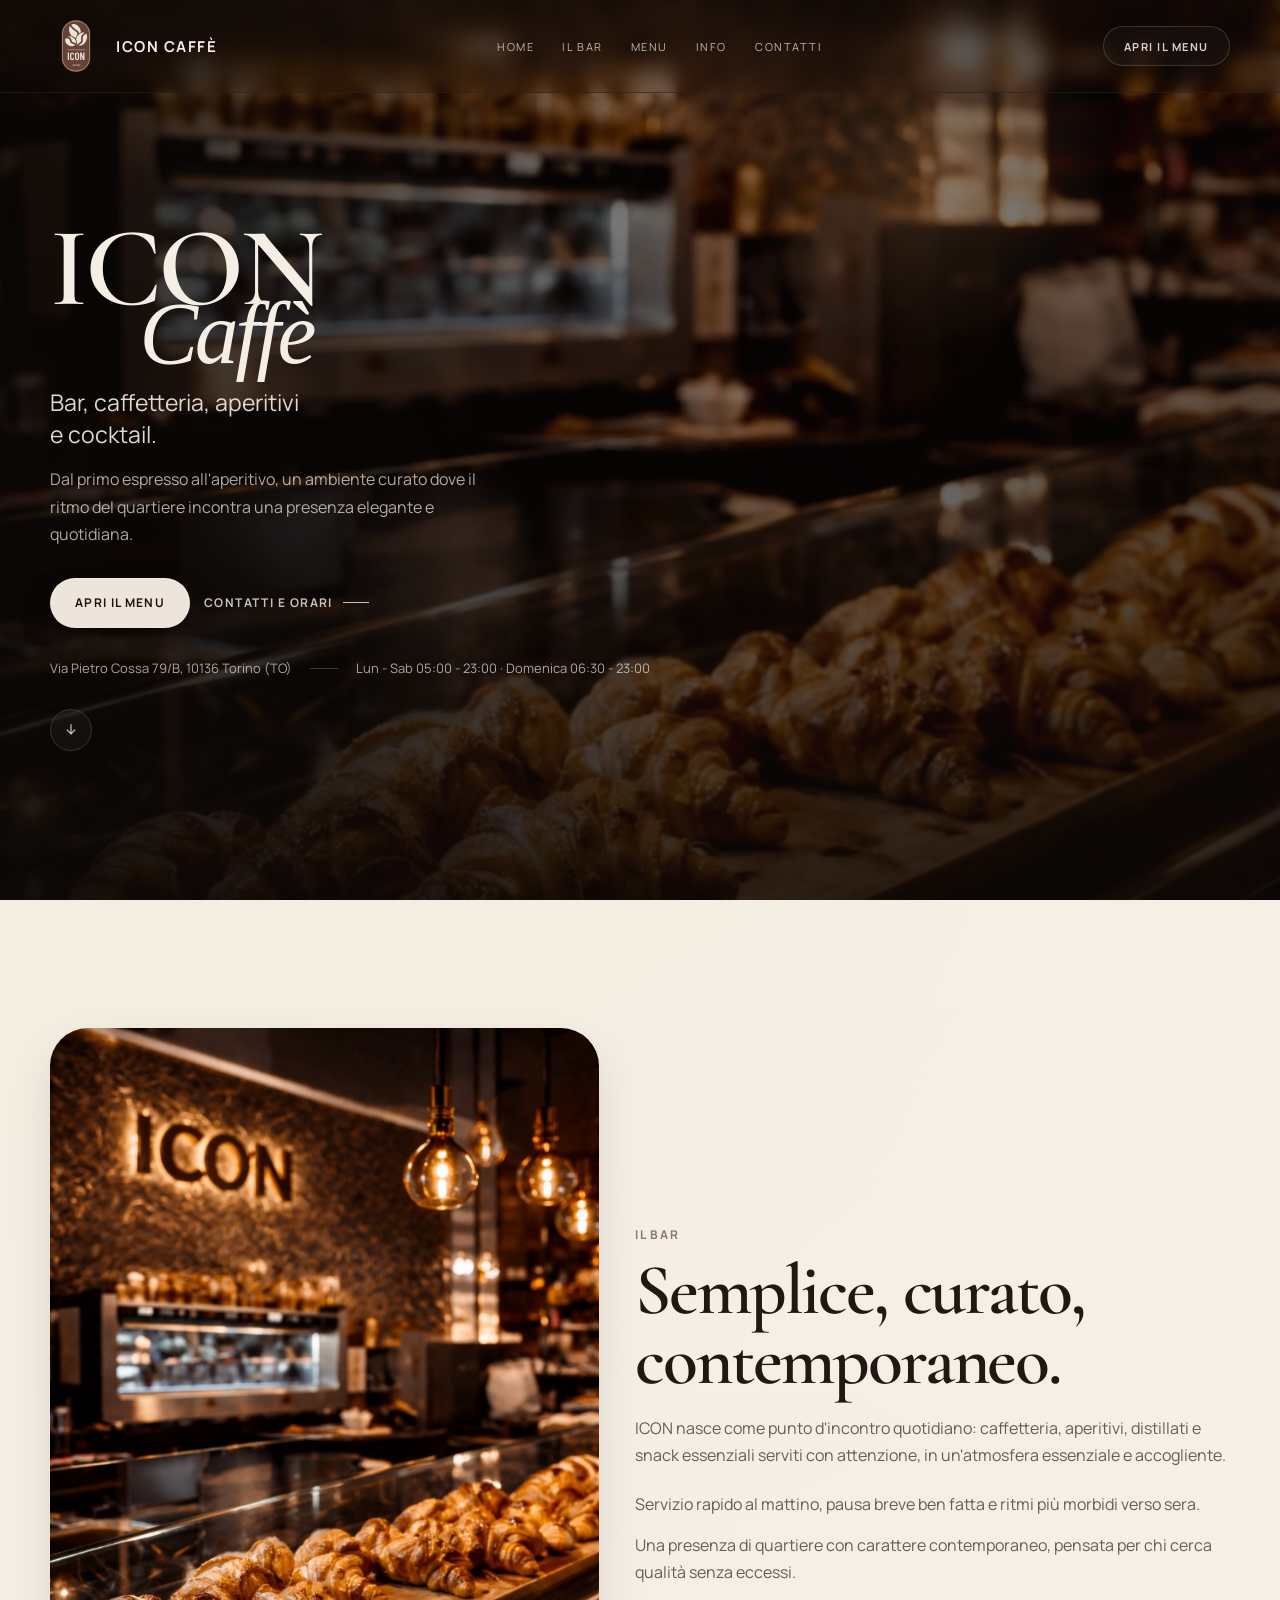
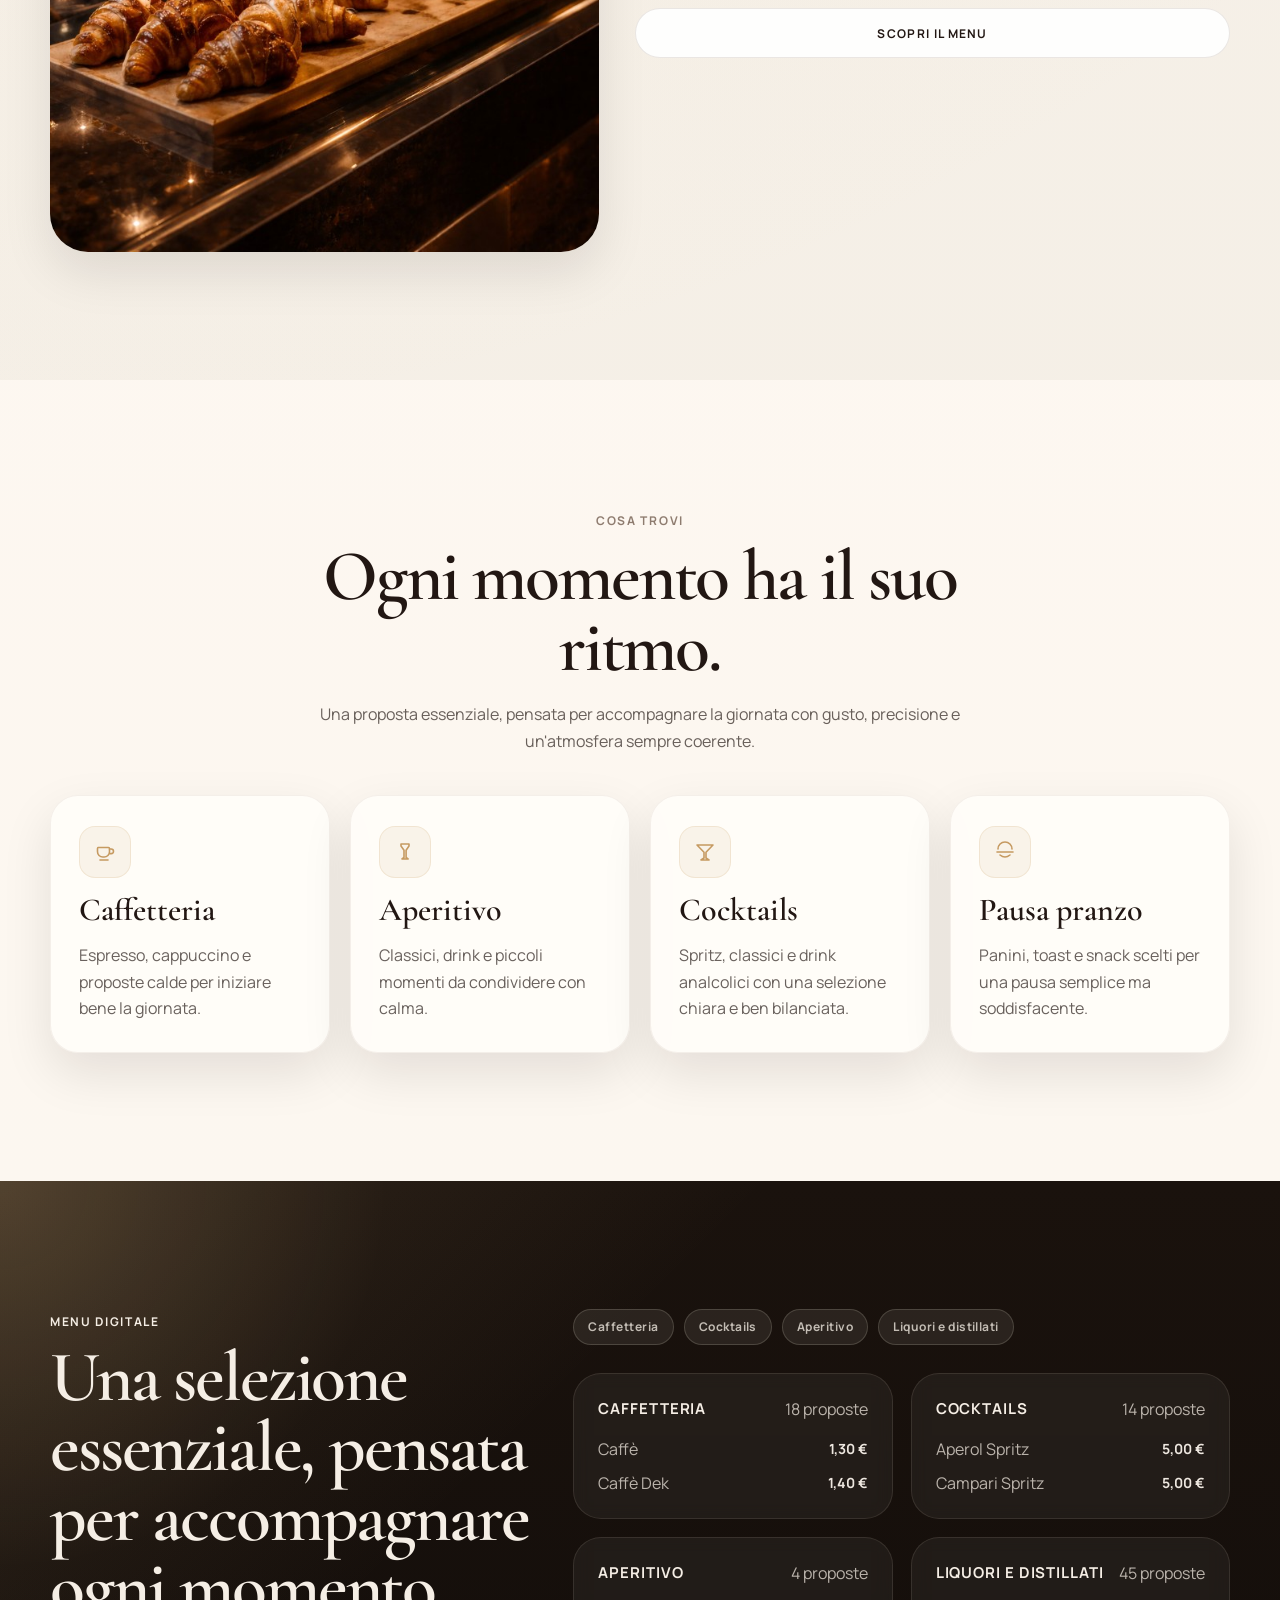
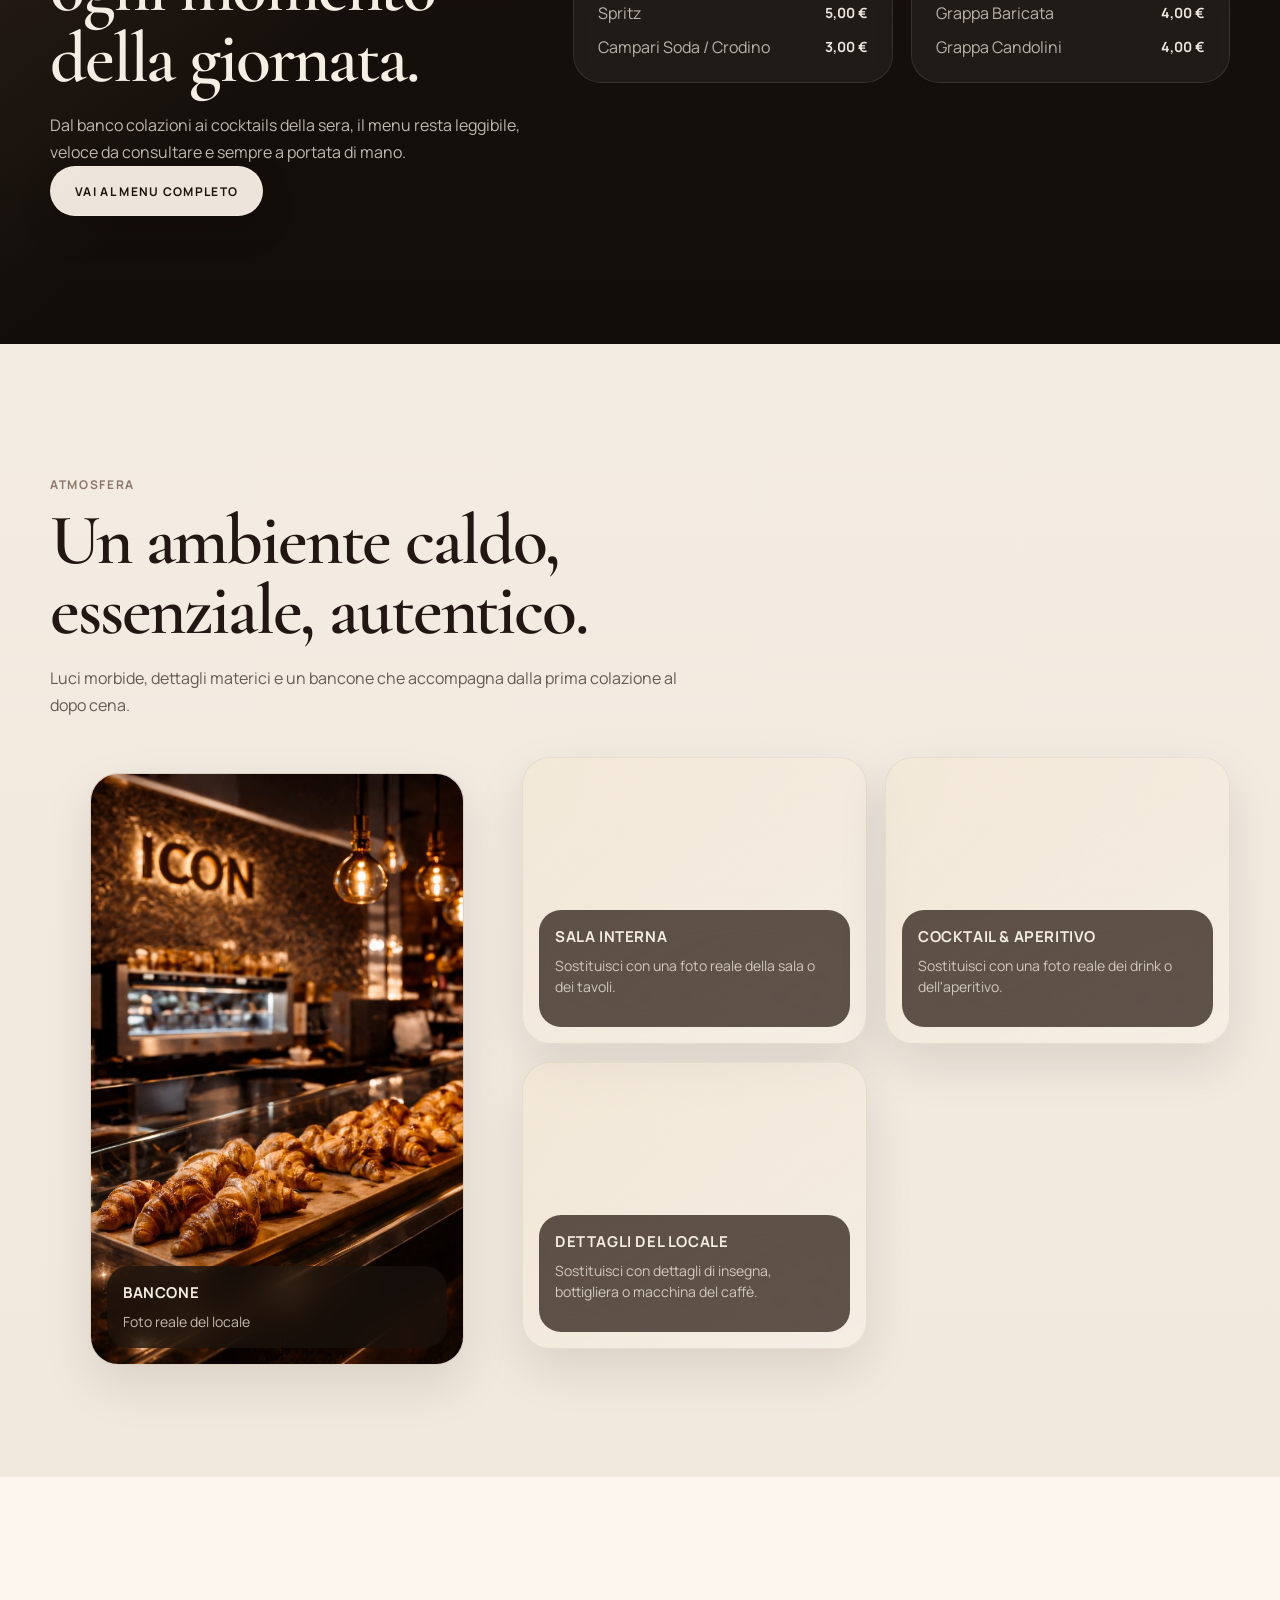
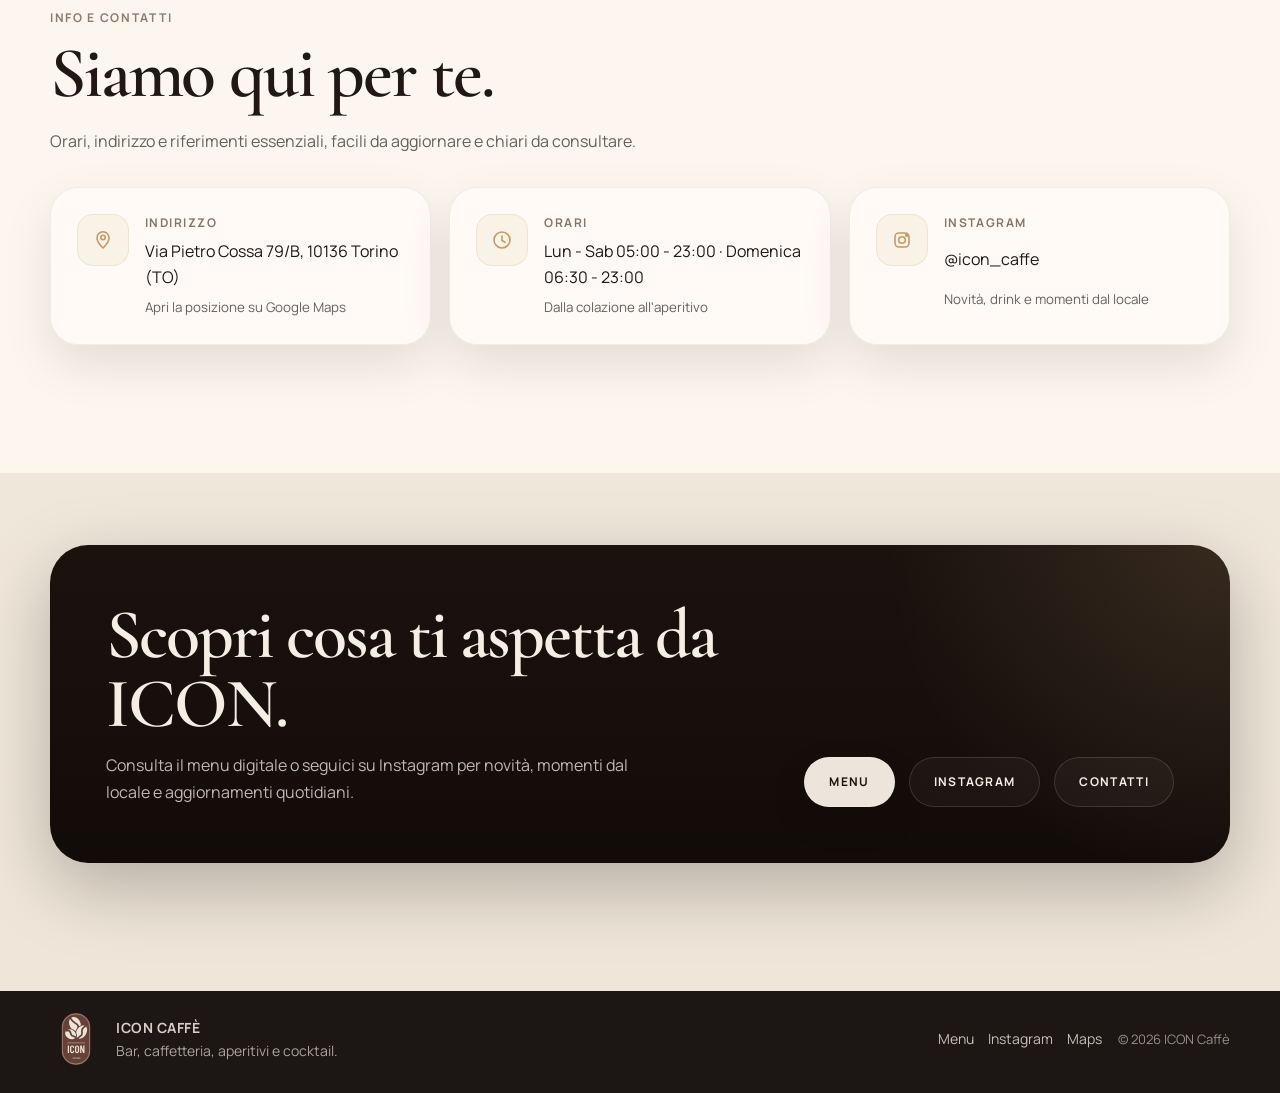
==== commit 60c2be9d: "Refine ICON homepage and menu experience" ====
--- a/public/index.html
+++ b/public/index.html
@@ -33,10 +33,10 @@
       href="https://fonts.googleapis.com/css2?family=Cormorant+Garamond:wght@500;600;700&family=Manrope:wght@400;500;600;700;800&display=swap"
       rel="stylesheet"
     />
-    <link rel="stylesheet" href="./styles.css?v=20260618h" />
+    <link rel="stylesheet" href="./styles.css?v=20260619e" />
   </head>
   <body class="page page--home">
     <div id="app"></div>
-    <script type="module" src="./site.js?v=20260618h"></script>
+    <script type="module" src="./site.js?v=20260619e"></script>
   </body>
 </html>
--- a/public/styles.css
+++ b/public/styles.css
@@ -100,14 +100,15 @@
   align-items: center;
   justify-content: center;
   gap: 10px;
-  min-height: 52px;
-  padding: 0 22px;
+  min-height: 50px;
+  padding: 0 24px;
   border-radius: 999px;
   border: 1px solid rgba(84, 57, 43, 0.12);
   text-decoration: none;
-  font-size: 13px;
+  font-size: 12px;
   font-weight: 700;
-  letter-spacing: 0.04em;
+  letter-spacing: 0.11em;
+  text-transform: uppercase;
   white-space: nowrap;
   transition:
     transform 180ms ease,
@@ -134,27 +135,28 @@
 
 .btn--primary {
   color: #1d120c;
-  border-color: rgba(198, 154, 97, 0.36);
-  background: linear-gradient(180deg, #f3e2ca 0%, #e7c79b 100%);
-  box-shadow: 0 12px 28px rgba(198, 154, 97, 0.18);
+  border-color: rgba(255, 244, 231, 0.28);
+  background: rgba(247, 239, 229, 0.96);
+  box-shadow: 0 14px 34px rgba(11, 7, 5, 0.16);
 }
 
 .btn--primary:hover,
 .btn--primary:focus-visible {
-  box-shadow: 0 16px 32px rgba(198, 154, 97, 0.22);
+  background: #fff7ee;
+  box-shadow: 0 18px 38px rgba(11, 7, 5, 0.2);
 }
 
 .btn--secondary {
   color: var(--text-inverse);
-  border-color: rgba(255, 241, 222, 0.18);
-  background: rgba(255, 247, 238, 0.06);
-  backdrop-filter: blur(10px);
+  border-color: rgba(255, 241, 222, 0.14);
+  background: rgba(255, 247, 238, 0.04);
+  backdrop-filter: blur(12px);
 }
 
 .btn--secondary:hover,
 .btn--secondary:focus-visible {
-  background: rgba(255, 247, 238, 0.1);
-  border-color: rgba(255, 241, 222, 0.28);
+  background: rgba(255, 247, 238, 0.09);
+  border-color: rgba(255, 241, 222, 0.22);
 }
 
 .btn--tertiary {
@@ -187,9 +189,9 @@
 }
 
 .sitebar {
-  background: linear-gradient(180deg, rgba(16, 10, 7, 0.82), rgba(16, 10, 7, 0.26));
-  border-bottom: 1px solid rgba(255, 240, 220, 0.1);
-  backdrop-filter: blur(18px);
+  background: linear-gradient(180deg, rgba(16, 10, 7, 0.6), rgba(16, 10, 7, 0.08));
+  border-bottom: 1px solid rgba(255, 240, 220, 0.06);
+  backdrop-filter: blur(10px);
 }
 
 .sitebar.is-scrolled,
@@ -203,14 +205,14 @@
   align-items: center;
   justify-content: space-between;
   gap: 18px;
-  padding: 16px 0;
+  padding: 20px 0;
 }
 
 .sitebar__brand,
 .brandmark {
   display: inline-flex;
   align-items: center;
-  gap: 12px;
+  gap: 14px;
   text-decoration: none;
   flex: 0 0 auto;
 }
@@ -218,8 +220,8 @@
 .sitebar__logo,
 .brandmark__logo,
 .sitefooter__logo {
-  width: 44px;
-  height: 44px;
+  width: 52px;
+  height: 52px;
   border-radius: 0;
   padding: 0;
   background: transparent;
@@ -229,9 +231,9 @@
 
 .sitebar__wordmark,
 .brandmark__label {
-  font-size: 14px;
+  font-size: 15px;
   font-weight: 700;
-  letter-spacing: 0.06em;
+  letter-spacing: 0.1em;
   text-transform: uppercase;
   color: var(--text-inverse);
 }
@@ -239,7 +241,7 @@
 .sitebar__nav {
   display: none;
   align-items: center;
-  gap: 18px;
+  gap: 28px;
 }
 
 .sitebar__actions {
@@ -248,11 +250,26 @@
 }
 
 .sitebar__link {
-  color: rgba(245, 238, 229, 0.78);
-  font-size: 12px;
-  letter-spacing: 0.08em;
+  position: relative;
+  color: rgba(245, 238, 229, 0.74);
+  font-size: 11px;
+  letter-spacing: 0.14em;
   text-transform: uppercase;
   text-decoration: none;
+}
+
+.sitebar__link::after {
+  content: "";
+  position: absolute;
+  left: 0;
+  bottom: -10px;
+  width: 100%;
+  height: 1px;
+  background: rgba(255, 247, 238, 0.78);
+  transform: scaleX(0.4);
+  transform-origin: left;
+  opacity: 0;
+  transition: transform 180ms ease, opacity 180ms ease;
 }
 
 .sitebar__link:hover,
@@ -260,28 +277,37 @@
   color: #fff6ea;
 }
 
+.sitebar__link:hover::after,
+.sitebar__link:focus-visible::after {
+  transform: scaleX(1);
+  opacity: 1;
+}
+
 .sitebar__cta {
   display: inline-flex;
   align-items: center;
-  gap: 8px;
+  justify-content: center;
+  min-height: 40px;
+  padding: 0 20px;
+  border-radius: 999px;
+  border: 1px solid rgba(255, 241, 222, 0.16);
+  background: rgba(255, 247, 238, 0.03);
   color: rgba(245, 238, 229, 0.88);
-  font-size: 12px;
+  font-size: 11px;
   font-weight: 700;
-  letter-spacing: 0.1em;
+  letter-spacing: 0.14em;
   text-transform: uppercase;
   text-decoration: none;
-}
-
-.sitebar__cta::after {
-  content: "";
-  width: 18px;
-  height: 1px;
-  background: currentColor;
+  transition:
+    transform 180ms ease,
+    background-color 180ms ease,
+    border-color 180ms ease,
+    opacity 180ms ease;
 }
 
 .hero {
   position: relative;
-  min-height: 84svh;
+  min-height: 100svh;
   display: flex;
   align-items: stretch;
   overflow: hidden;
@@ -296,37 +322,44 @@
 }
 
 .hero__backdrop {
-  background: url("./assets/bg.png") center center / cover no-repeat;
+  background: url("./assets/bg.png") 64% center / cover no-repeat;
   transform-origin: center top;
   will-change: transform;
+  filter: saturate(0.88) contrast(1.06) brightness(0.82);
 }
 
 .hero__overlay {
   background:
-    radial-gradient(circle at 78% 18%, rgba(255, 206, 142, 0.2), transparent 20%),
-    linear-gradient(180deg, rgba(12, 8, 6, 0.18) 0%, rgba(12, 8, 6, 0.48) 42%, rgba(12, 8, 6, 0.88) 100%);
+    radial-gradient(circle at 72% 18%, rgba(244, 193, 130, 0.14), transparent 16%),
+    radial-gradient(circle at 26% 34%, rgba(12, 8, 6, 0.08), transparent 22%),
+    linear-gradient(90deg, rgba(11, 8, 6, 0.76) 0%, rgba(11, 8, 6, 0.52) 28%, rgba(11, 8, 6, 0.18) 56%, rgba(11, 8, 6, 0.44) 100%),
+    linear-gradient(180deg, rgba(12, 8, 6, 0.22) 0%, rgba(12, 8, 6, 0.28) 46%, rgba(12, 8, 6, 0.76) 100%);
 }
 
 .hero__inner {
   position: relative;
   display: grid;
   align-content: center;
-  gap: clamp(26px, 4vw, 40px);
-  min-height: 84svh;
-  padding: clamp(88px, 10vw, 116px) 0 clamp(58px, 7vw, 88px);
-}
-
-.hero__content,
-.hero-panel {
+  gap: clamp(20px, 4vw, 30px);
+  min-height: 100svh;
+  padding: clamp(132px, 14vw, 164px) 0 clamp(70px, 8vw, 92px);
+}
+
+.hero__content {
   position: relative;
   z-index: 1;
 }
 
 .hero__content {
   display: grid;
-  gap: 26px;
+  gap: 30px;
   align-content: start;
-  max-width: 44rem;
+  max-width: 41rem;
+}
+
+.hero__copy {
+  display: grid;
+  gap: 16px;
 }
 
 .section-header__kicker,
@@ -356,15 +389,29 @@
 }
 
 .hero__title {
-  font-size: clamp(72px, 10.2vw, 118px);
-  max-width: 5.2ch;
-  text-wrap: balance;
+  display: grid;
+  font-size: clamp(80px, 8.8vw, 118px);
+  line-height: 0.84;
+  max-width: none;
+}
+
+.hero__title span:first-child {
+  display: block;
+}
+
+.hero__title span:last-child {
+  display: block;
+  margin-top: -0.22em;
+  margin-left: clamp(48px, 7vw, 94px);
+  font-size: 0.78em;
+  font-style: italic;
+  font-weight: 500;
 }
 
 .hero__subtitle {
-  margin: 16px 0 0;
-  font-size: clamp(20px, 2.4vw, 28px);
-  color: rgba(245, 238, 229, 0.92);
+  margin: 0;
+  font-size: clamp(19px, 1.9vw, 23px);
+  color: rgba(245, 238, 229, 0.9);
   max-width: 18ch;
 }
 
@@ -379,10 +426,10 @@
 }
 
 .hero__lead {
-  max-width: 33rem;
+  max-width: 28rem;
   margin: 0;
-  color: rgba(245, 238, 229, 0.8);
-  font-size: 17px;
+  color: rgba(245, 238, 229, 0.7);
+  font-size: 16px;
 }
 
 .hero__actions,
@@ -395,37 +442,74 @@
 }
 
 .hero__actions {
-  margin-top: 6px;
-}
-
-.hero__meta {
-  display: flex;
-  flex-wrap: wrap;
-  gap: 14px;
-  padding-top: 4px;
-}
-
-.hero-meta__item {
+  align-items: center;
+  margin-top: 0;
+}
+
+.hero__textlink {
   display: inline-flex;
   align-items: center;
-  min-height: 0;
-  padding: 0;
-  border-radius: 0;
-  border: 0;
-  background: transparent;
+  gap: 10px;
+  color: rgba(245, 238, 229, 0.8);
   font-size: 12px;
   font-weight: 700;
-  letter-spacing: 0.1em;
+  letter-spacing: 0.12em;
   text-transform: uppercase;
-  color: rgba(245, 238, 229, 0.64);
-}
-
-.hero-meta__item::before {
+  text-decoration: none;
+}
+
+.hero__textlink::after {
+  content: "";
+  width: 26px;
+  height: 1px;
+  background: currentColor;
+}
+
+.hero__details {
+  display: inline-flex;
+  flex-wrap: wrap;
+  gap: 10px 18px;
+  color: rgba(245, 238, 229, 0.68);
+  font-size: 13px;
+  line-height: 1.6;
+}
+
+.hero__details span {
+  display: inline-flex;
+  align-items: center;
+  gap: 18px;
+}
+
+.hero__details span + span::before {
   content: "";
   width: 28px;
   height: 1px;
-  margin-right: 10px;
-  background: rgba(245, 238, 229, 0.34);
+  background: rgba(245, 238, 229, 0.22);
+}
+
+.hero__scrollcue {
+  display: inline-flex;
+  align-items: center;
+  justify-content: center;
+  width: 42px;
+  height: 42px;
+  border-radius: 999px;
+  border: 1px solid rgba(245, 238, 229, 0.14);
+  background: rgba(255, 247, 238, 0.04);
+  color: rgba(245, 238, 229, 0.72);
+  text-decoration: none;
+  backdrop-filter: blur(8px);
+}
+
+.hero__scrollcue svg {
+  width: 18px;
+  height: 18px;
+  stroke: currentColor;
+  fill: none;
+  stroke-width: 1.8;
+  stroke-linecap: round;
+  stroke-linejoin: round;
+  animation: scroll-nudge 1.6s ease-in-out infinite;
 }
 
 .menu-preview-chip,
@@ -443,74 +527,13 @@
   color: rgba(245, 238, 229, 0.76);
 }
 
-.hero-panel {
-  align-self: start;
-  margin-top: 0;
-  padding: 24px 0 0;
-  max-width: 21rem;
-  border-radius: 0;
-  background: transparent;
-  border: 0;
-  border-top: 1px solid rgba(255, 245, 231, 0.24);
-  box-shadow: none;
-  backdrop-filter: none;
-}
-
-.hero-panel__label {
-  display: inline-flex;
-  font-size: 11px;
-  font-weight: 700;
-  letter-spacing: 0.12em;
-  text-transform: uppercase;
-  color: rgba(245, 238, 229, 0.62);
-}
-
-.hero-panel__list {
-  display: grid;
-  gap: 12px;
-  margin-top: 14px;
-}
-
-.hero-panel__row {
-  display: grid;
-  gap: 4px;
-}
-
-.hero-panel__row span {
-  font-size: 10px;
-  font-weight: 700;
-  letter-spacing: 0.12em;
-  text-transform: uppercase;
-  color: rgba(245, 238, 229, 0.46);
-}
-
-.hero-panel__row strong,
-.hero-panel__row a {
-  font-size: 16px;
-  line-height: 1.5;
-  color: rgba(255, 247, 238, 0.88);
-  text-decoration: none;
-}
-
-.hero-panel__footer {
-  margin-top: 18px;
-}
-
-.hero-panel__row a:hover,
-.hero-panel__row a:focus-visible,
 .info-card__value--link:hover,
 .info-card__value--link:focus-visible,
 .sitefooter__links a:hover,
-.sitefooter__links a:focus-visible {
+.sitefooter__links a:focus-visible,
+.hero__textlink:hover,
+.hero__textlink:focus-visible {
   text-decoration: underline;
-}
-
-.hero-panel__cta {
-  display: inline-flex;
-  font-size: 13px;
-  font-weight: 700;
-  color: var(--accent-strong);
-  text-decoration: none;
 }
 
 .section {
@@ -951,16 +974,37 @@
 }
 
 .menu-topbar__links a {
+  position: relative;
   text-decoration: none;
   font-size: 12px;
-  letter-spacing: 0.08em;
+  letter-spacing: 0.11em;
   text-transform: uppercase;
   color: rgba(34, 23, 19, 0.66);
+}
+
+.menu-topbar__links a::after {
+  content: "";
+  position: absolute;
+  left: 0;
+  bottom: -8px;
+  width: 100%;
+  height: 1px;
+  background: rgba(34, 23, 19, 0.72);
+  transform: scaleX(0.4);
+  transform-origin: left;
+  opacity: 0;
+  transition: transform 180ms ease, opacity 180ms ease;
 }
 
 .menu-topbar__links a:hover,
 .menu-topbar__links a:focus-visible {
   color: var(--text);
+}
+
+.menu-topbar__links a:hover::after,
+.menu-topbar__links a:focus-visible::after {
+  transform: scaleX(1);
+  opacity: 1;
 }
 
 .menu-topbar .brandmark__label {
@@ -1164,7 +1208,9 @@
 .menu-hero__links a:focus-visible,
 .sitebar__cta:hover,
 .sitebar__cta:focus-visible {
-  opacity: 0.7;
+  opacity: 1;
+  background: rgba(255, 247, 238, 0.08);
+  border-color: rgba(255, 241, 222, 0.24);
 }
 
 .menu-scrollcue {
@@ -1315,6 +1361,58 @@
   color: #3d2b23;
   padding: 6px 0 8px;
   border-bottom: 1px solid rgba(84, 57, 43, 0.08);
+}
+
+.section-card--cocktails {
+  border-color: rgba(198, 154, 97, 0.18);
+  background:
+    linear-gradient(180deg, rgba(255, 250, 244, 0.96), rgba(255, 255, 255, 1));
+}
+
+.section-card--cocktails .section-card__header {
+  padding-bottom: 18px;
+}
+
+.section-card--cocktails .section-card__title {
+  color: #5d3d30;
+}
+
+.section-card--cocktails .section-card__groups {
+  gap: 16px;
+  padding-top: 4px;
+}
+
+.items-group--cocktails {
+  padding: 16px 16px 8px;
+  border-radius: 22px;
+  background: rgba(255, 255, 255, 0.82);
+  border: 1px solid rgba(84, 57, 43, 0.07);
+}
+
+.items-group--cocktails .items-group__title {
+  padding-bottom: 10px;
+}
+
+.section-card--cocktails .item {
+  padding-left: 0;
+  padding-right: 0;
+}
+
+.section-card--cocktails .item__name {
+  font-size: 17px;
+}
+
+.section-card--cocktails .item__desc {
+  max-width: 34ch;
+  font-size: 13px;
+  line-height: 1.6;
+}
+
+.section-card--cocktails .item__price {
+  min-width: 64px;
+  justify-content: flex-end;
+  padding-left: 14px;
+  color: #7b5442;
 }
 
 .item {
@@ -1445,7 +1543,7 @@
   }
 
   to {
-    transform: scale(1.05) translate3d(0, -16px, 0);
+    transform: scale(1.06) translate3d(-18px, -14px, 0);
   }
 }
 
@@ -1489,8 +1587,8 @@
   }
 
   .hero__inner {
-    grid-template-columns: minmax(0, 1.16fr) minmax(280px, 0.84fr);
-    align-items: start;
+    grid-template-columns: minmax(0, 1fr);
+    align-items: end;
   }
 
   .services-grid {
@@ -1552,8 +1650,8 @@
   }
 
   .section-card__groups {
-    grid-template-columns: repeat(2, minmax(0, 1fr));
-    gap: 20px 24px;
+    grid-template-columns: minmax(0, 1fr);
+    gap: 16px;
   }
 
   .menu-preview__grid {
@@ -1583,42 +1681,42 @@
 
 @media (max-width: 699px) {
   .hero {
-    min-height: auto;
+    min-height: 100svh;
   }
 
   .hero__inner {
-    min-height: auto;
-    padding-top: 108px;
-    padding-bottom: 58px;
+    min-height: 100svh;
+    padding-top: 126px;
+    padding-bottom: 68px;
   }
 
   .hero__title {
-    font-size: clamp(64px, 24vw, 96px);
-    max-width: 4.8ch;
+    font-size: clamp(62px, 22vw, 92px);
+  }
+
+  .hero__title span:last-child {
+    margin-top: -0.18em;
+    margin-left: 0.62em;
+    font-size: 0.72em;
   }
 
   .hero__subtitle {
     font-size: 18px;
-    max-width: 15ch;
+    max-width: 14ch;
   }
 
   .hero__lead {
     font-size: 16px;
-    max-width: 24rem;
-  }
-
-  .hero__meta {
-    gap: 14px;
-  }
-
-  .hero-meta__item::before {
-    width: 18px;
-    margin-right: 8px;
-  }
-
-  .hero-panel {
-    margin-top: 2px;
-    max-width: none;
+    max-width: 23rem;
+  }
+
+  .hero__details {
+    display: grid;
+    gap: 10px;
+  }
+
+  .hero__details span + span::before {
+    display: none;
   }
 
   .split-section__media {
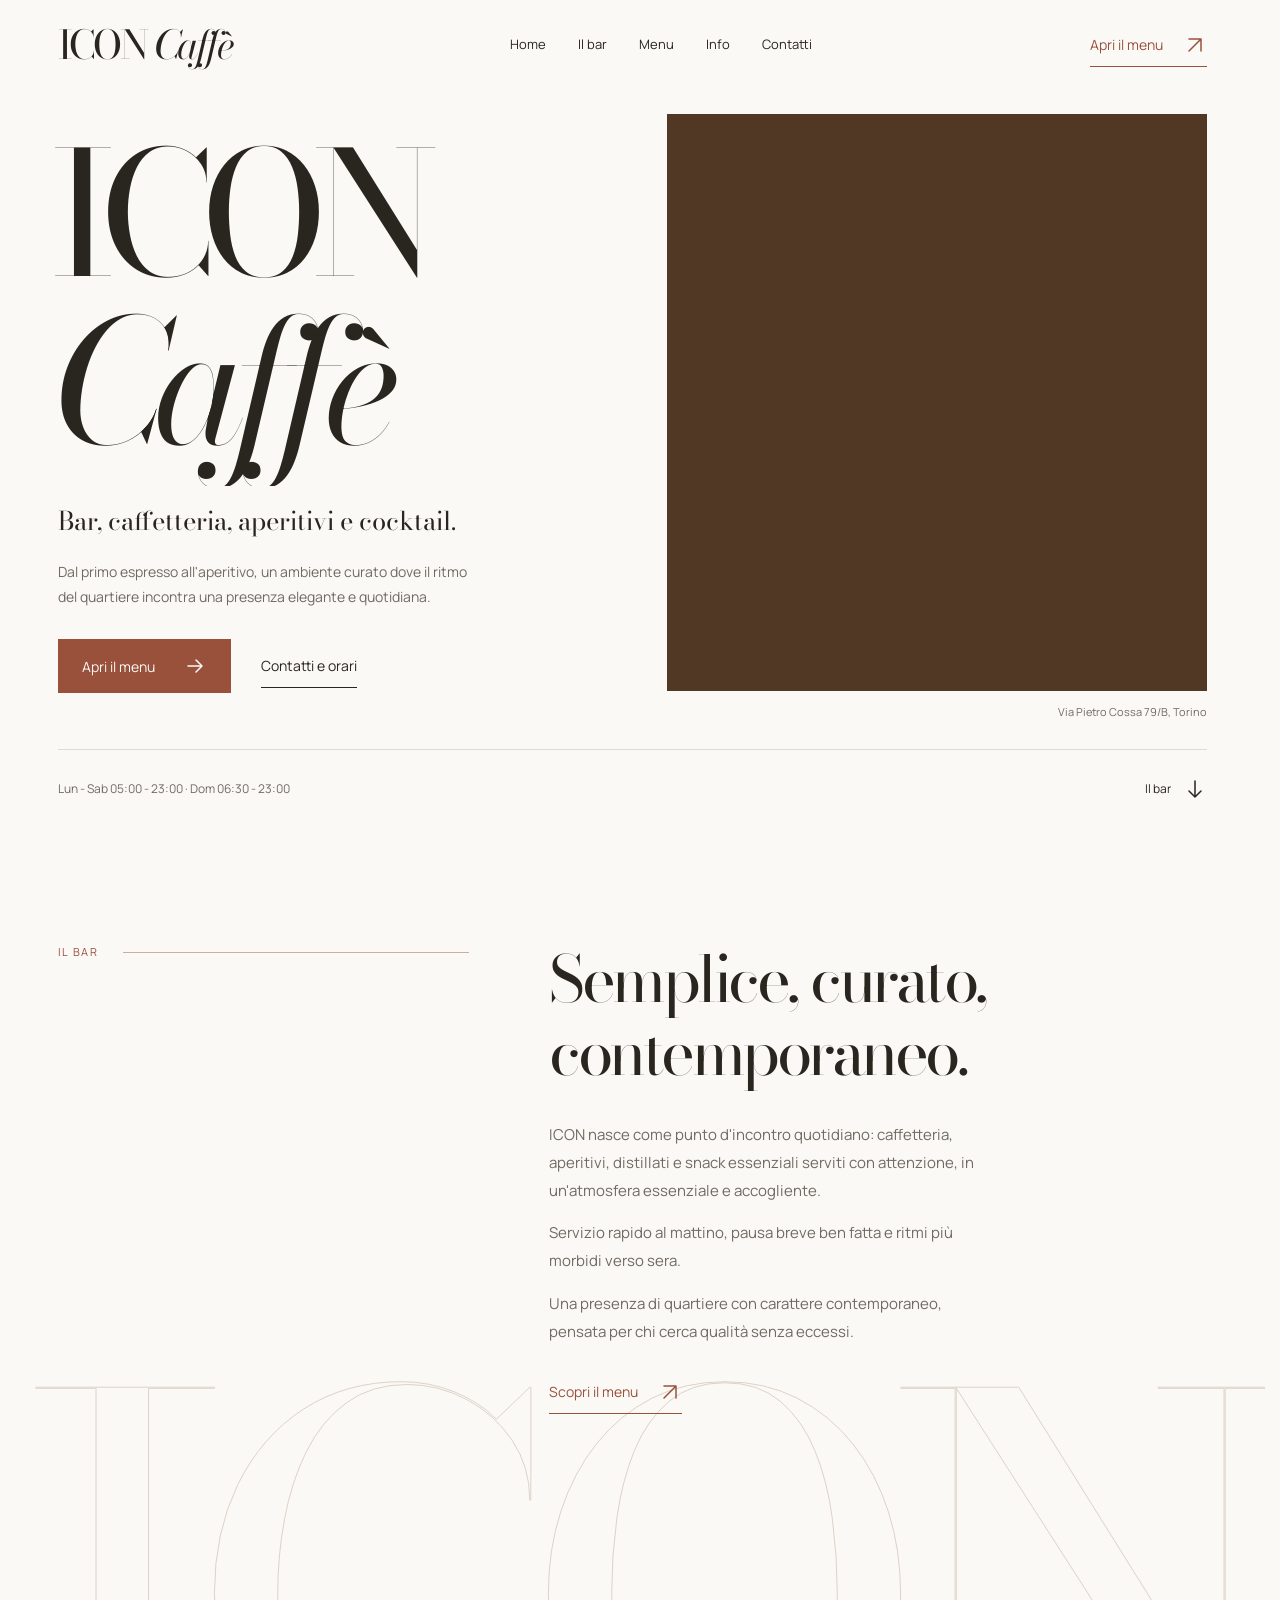
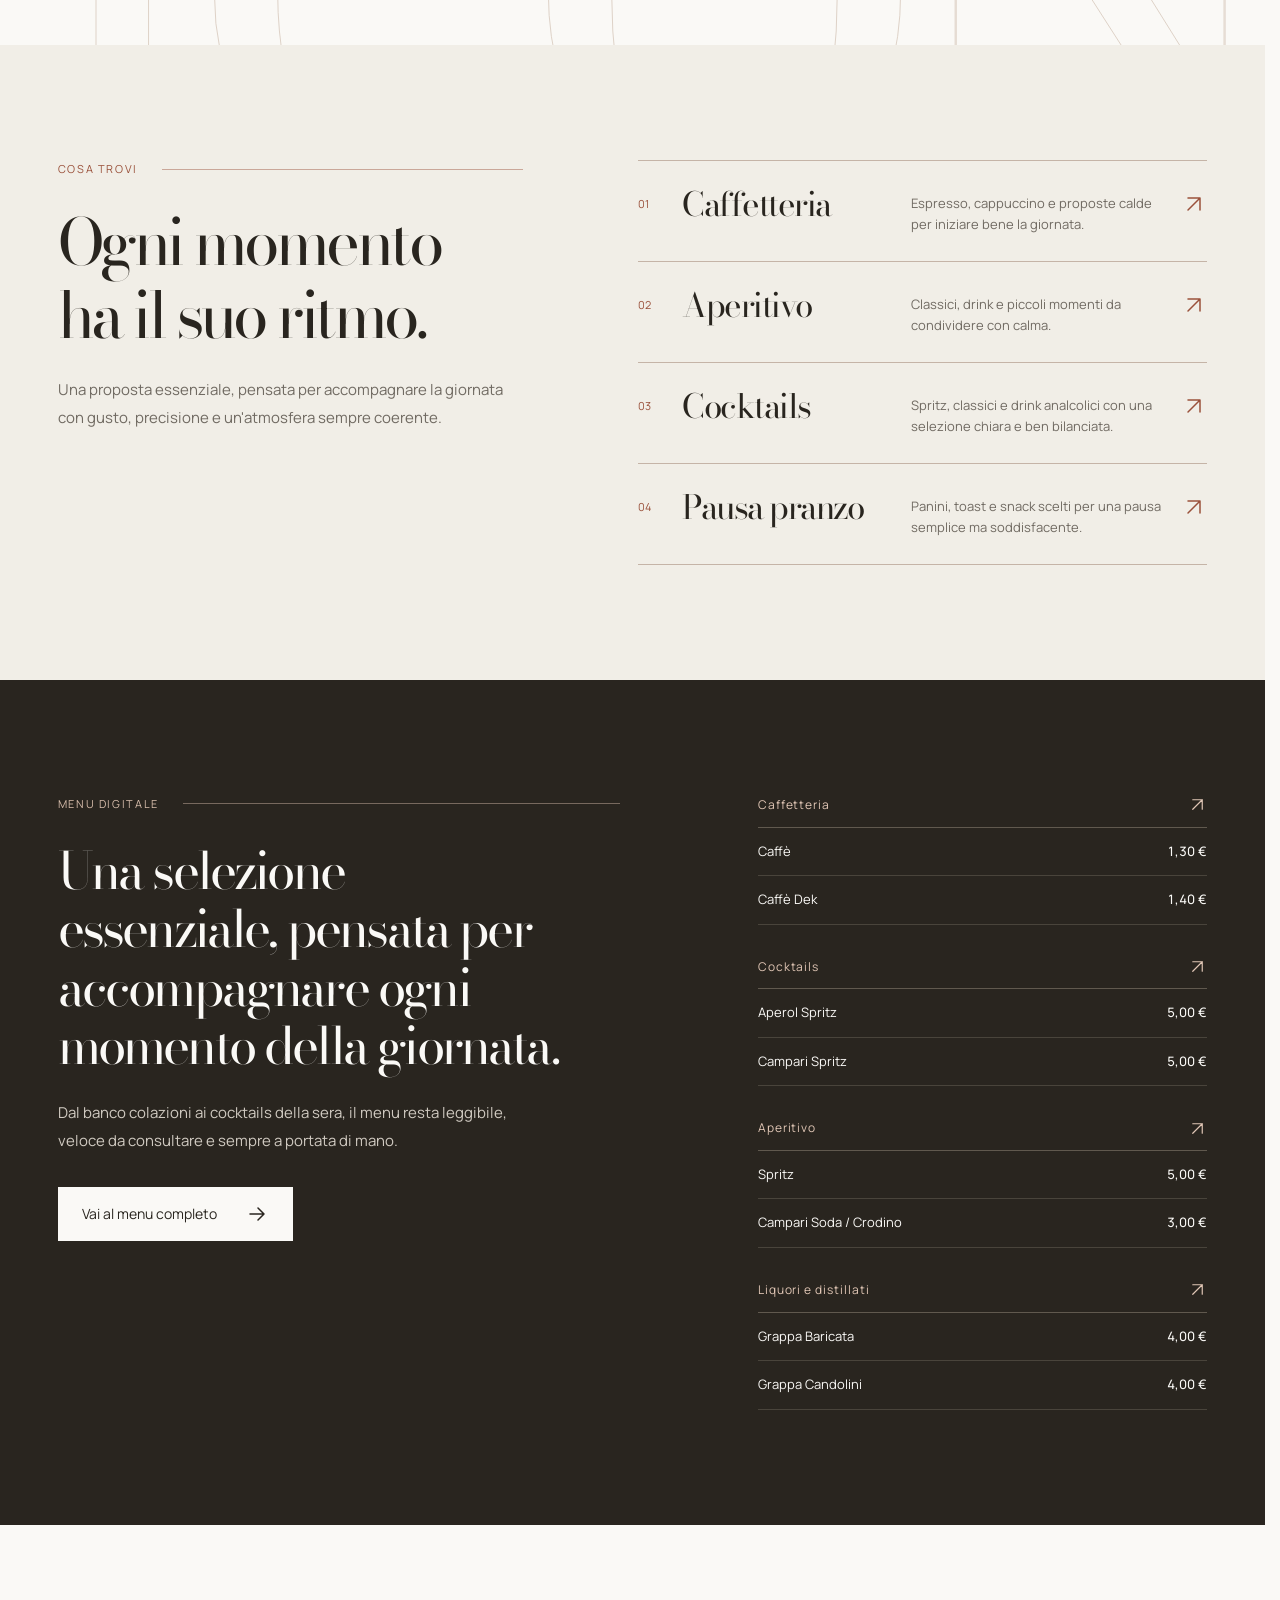
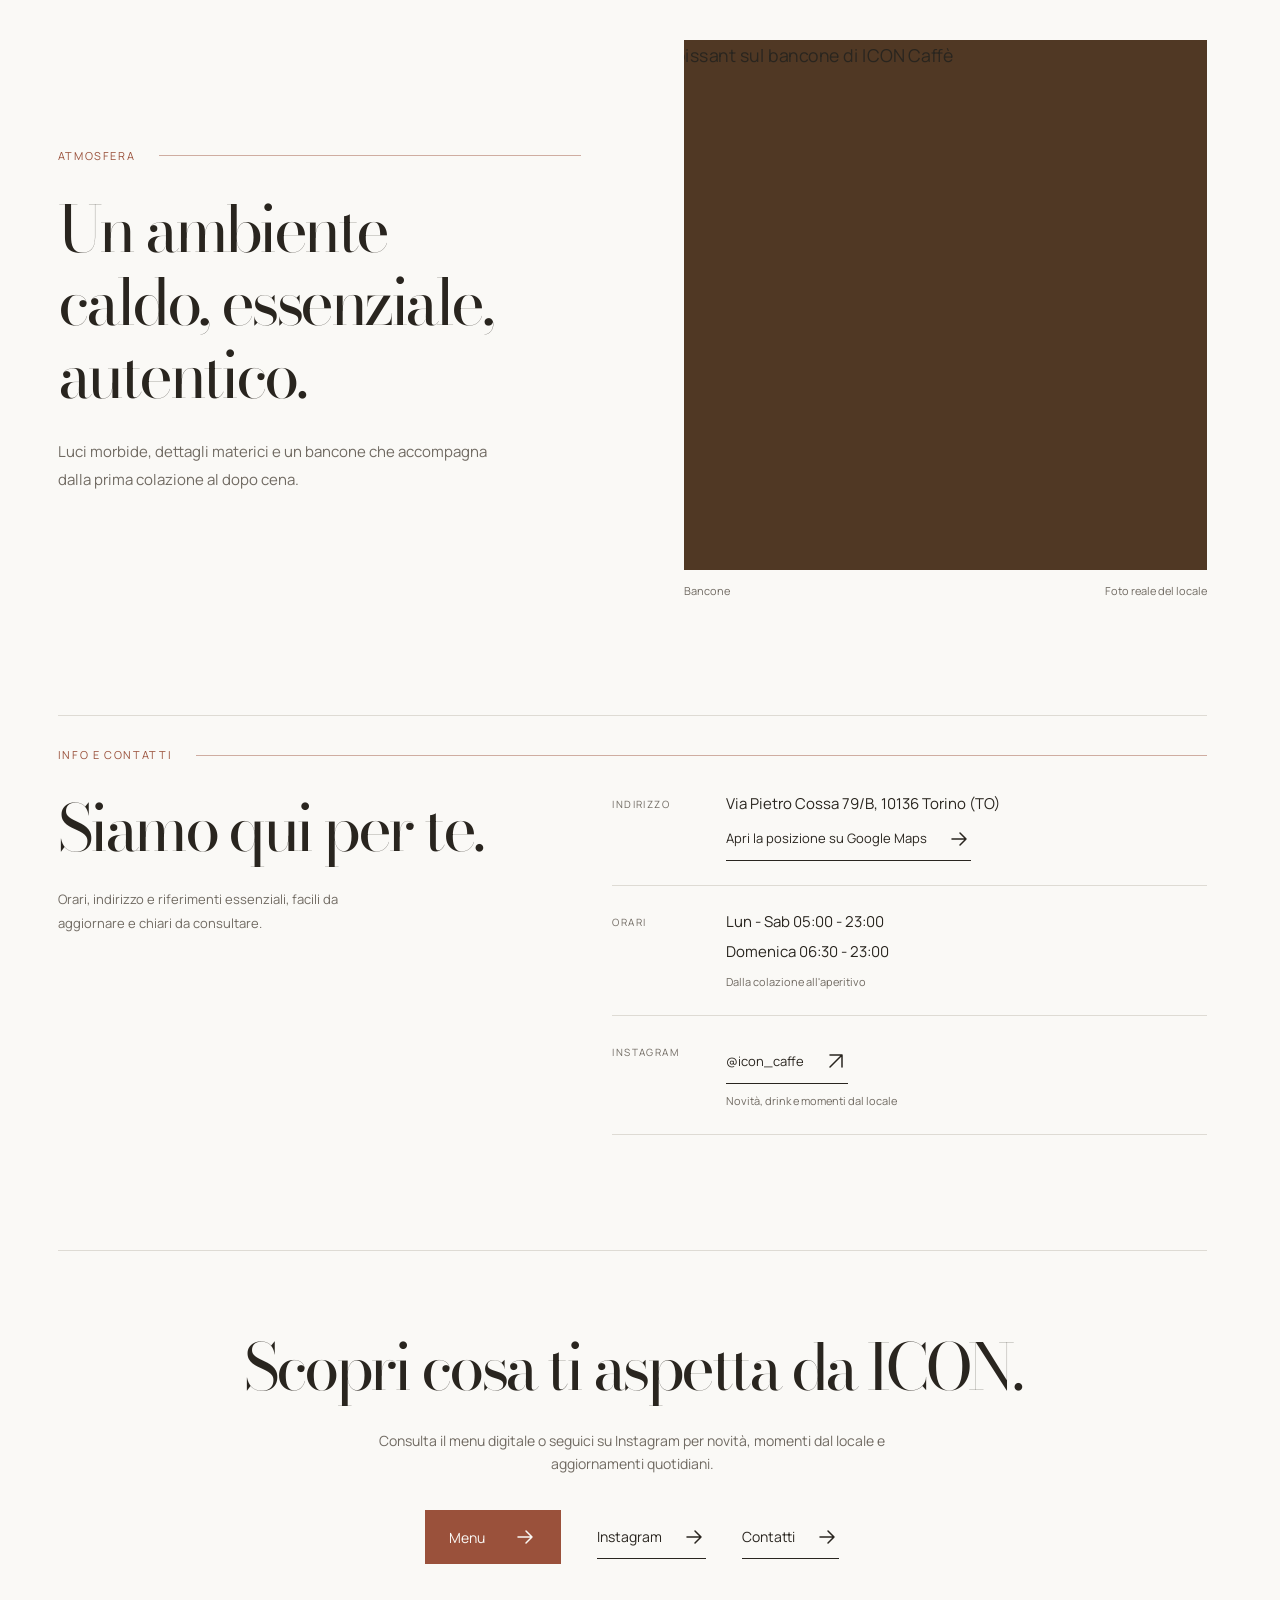
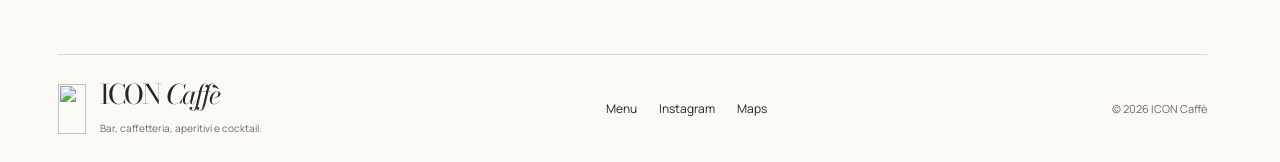
==== commit 1cf25ded: "Redesign ICON site with mobile-first menu and motion" ====
--- a/public/index.html
+++ b/public/index.html
@@ -30,13 +30,15 @@
     <link rel="preconnect" href="https://fonts.googleapis.com" />
     <link rel="preconnect" href="https://fonts.gstatic.com" crossorigin />
     <link
-      href="https://fonts.googleapis.com/css2?family=Cormorant+Garamond:wght@500;600;700&family=Manrope:wght@400;500;600;700;800&display=swap"
+      href="https://fonts.googleapis.com/css2?family=Bodoni+Moda:ital,opsz,wght@0,6..96,400;0,6..96,500;1,6..96,400&family=Manrope:wght@400;500;600&display=swap"
       rel="stylesheet"
     />
-    <link rel="stylesheet" href="./styles.css?v=20260619e" />
+    <link rel="stylesheet" href="./styles.css?v=20260909" />
+    <link rel="preload" as="image" href="/assets/bg.png" />
   </head>
   <body class="page page--home">
     <div id="app"></div>
-    <script type="module" src="./site.js?v=20260619e"></script>
+    <noscript><p class="container menu-error">ICON Caffè · Via Pietro Cossa 79/B, Torino. Lun - Sab 05:00 - 23:00 · Domenica 06:30 - 23:00. Attiva JavaScript per consultare il sito e il menu.</p></noscript>
+    <script type="module" src="./site.js?v=20260909"></script>
   </body>
 </html>
--- a/public/styles.css
+++ b/public/styles.css
@@ -1,1742 +1,395 @@
 :root {
-  --bg: #130d0a;
-  --bg-soft: #1c1410;
-  --panel: rgba(30, 22, 16, 0.78);
-  --panel-strong: rgba(18, 13, 10, 0.92);
-  --surface: #f5f0e8;
-  --surface-alt: #eadfce;
-  --surface-deep: #2b1c15;
-  --surface-muted: rgba(246, 239, 230, 0.72);
-  --text: #221713;
-  --text-inverse: #f5eee5;
-  --muted: rgba(34, 23, 19, 0.68);
-  --muted-inverse: rgba(245, 238, 229, 0.76);
-  --line: rgba(81, 55, 43, 0.16);
-  --line-strong: rgba(255, 244, 231, 0.15);
-  --accent: #c69a61;
-  --accent-strong: #e2be85;
-  --shadow-soft: 0 20px 50px rgba(18, 10, 6, 0.1);
-  --shadow-deep: 0 24px 72px rgba(12, 7, 5, 0.26);
-  --radius-sm: 18px;
-  --radius: 28px;
-  --radius-lg: 38px;
-  --max: 1180px;
-  --pad: clamp(20px, 4vw, 34px);
-  --topbar-offset: 112px;
-  --ease-premium: cubic-bezier(0.16, 1, 0.3, 1);
-}
+  --paper: #faf9f6;
+  --paper-deep: #f1eee7;
+  --ink: #29251f;
+  --muted: #706a62;
+  --accent: #9a513b;
+  --line: #dedbd4;
+  --serif: "Bodoni Moda", Georgia, serif;
+  --sans: "Manrope", sans-serif;
+  --gutter: clamp(22px, 4.5vw, 68px);
+  --header-height: 90px;
+  --ease: cubic-bezier(.22, 1, .36, 1);
+}
+*, *::before, *::after { box-sizing: border-box; }
+html { scroll-behavior: smooth; scroll-padding-top: calc(var(--header-height) + 24px); scrollbar-gutter: stable; }
+body { margin: 0; background: var(--paper); color: var(--ink); font: 15px/1.65 var(--sans); -webkit-font-smoothing: antialiased; }
+body, button, input { font-family: var(--sans); }
+::selection { background: #ddc4b9; color: var(--ink); }
+a { color: inherit; text-decoration: none; }
+button, input { font: inherit; color: inherit; }
+button { cursor: pointer; }
+button, input { border-radius: 0; }
+button { border: 0; background: none; }
+a, button, input { -webkit-tap-highlight-color: transparent; }
+button:disabled { cursor: default; }
+:focus-visible { outline: 2px solid var(--accent); outline-offset: 5px; }
+img { display: block; max-width: 100%; }
+svg { display: block; width: 24px; height: 24px; fill: none; stroke: currentColor; stroke-width: 1.5; stroke-linecap: round; stroke-linejoin: round; flex-shrink: 0; }
+h1, h2, h3, p, figure { margin: 0; }
+h1, h2, h3 { font-family: var(--serif); font-weight: 400; line-height: 1.1; }
+i { font-weight: 400; }
+[hidden] { display: none !important; }
+.container { width: min(1440px, calc(100% - var(--gutter) * 2)); margin-inline: auto; }
+.sr-only { position: absolute; width: 1px; height: 1px; padding: 0; margin: -1px; overflow: hidden; clip-path: inset(50%); white-space: nowrap; border: 0; }
+.skip-link { position: fixed; z-index: 200; left: 20px; top: 12px; padding: 10px 18px; background: var(--ink); color: var(--paper); transform: translateY(-180%); }
+.skip-link:focus { transform: translateY(0); }
+.reading-progress { position: fixed; z-index: 100; top: 0; left: 0; height: 2px; width: 100%; background: var(--accent); transform-origin: left; transform: scaleX(0); pointer-events: none; }
+.site-header { height: var(--header-height); position: sticky; top: 0; z-index: 30; background: rgb(250 249 246 / .95); transition: box-shadow .35s, background .35s; }
+.site-header.is-scrolled { box-shadow: 0 1px 0 var(--line); background: rgb(250 249 246 / .98); }
+.header-inner { display: flex; align-items: center; justify-content: space-between; height: 100%; gap: 30px; }
+.brand { display: inline-flex; align-items: center; flex-shrink: 0; min-height: 44px; }
+.wordmark { display: inline-block; font-family: var(--serif); font-size: clamp(30px, 3.1vw, 45px); line-height: 1; letter-spacing: -.065em; white-space: nowrap; }
+.wordmark i { letter-spacing: -.07em; }
+.main-nav { display: flex; gap: clamp(22px, 2.5vw, 38px); align-items: center; }
+.main-nav a { font-size: 13px; padding: 12px 0; position: relative; }
+.main-nav a::after, .text-link::after { content: ""; position: absolute; bottom: 8px; left: 0; height: 1px; width: 100%; background: currentColor; transform: scaleX(0); transform-origin: right; transition: transform .4s var(--ease); }
+.main-nav a:hover::after { transform: scaleX(1); transform-origin: left; }
+.header-cta, .text-link { display: inline-flex; align-items: center; gap: 20px; min-height: 44px; position: relative; }
+.header-cta { color: var(--accent); font-size: 14px; border-bottom: 1px solid var(--accent); }
+.header-cta svg, .text-link svg, .button svg { transition: transform .4s var(--ease); }
+.header-cta:hover svg { transform: translate(3px, -3px); }
+.text-link { border-bottom: 1px solid currentColor; padding-block: 7px; width: fit-content; font-size: 14px; }
+.text-link:hover svg, .button:hover svg { transform: translateX(5px); }
+.text-link--accent { color: var(--accent); }
+.button { display: inline-flex; align-items: center; justify-content: space-between; gap: 28px; min-height: 54px; padding: 14px 24px; background: var(--accent); color: var(--paper); font-size: 14px; transition: background .3s, transform .4s var(--ease); }
+.button:hover { background: #7b3c2a; transform: translateY(-2px); }
+.button--light { color: var(--ink); background: var(--paper); }
+.button--light:hover { background: var(--paper-deep); }
+.icon-button { display: inline-flex; align-items: center; justify-content: center; width: 44px; height: 44px; flex-shrink: 0; }
+.nav-toggle { display: none; flex-direction: column; gap: 6px; }
+.nav-toggle span { display: block; width: 22px; height: 1px; background: currentColor; }
+.hero { padding: 24px 0 0; }
+.hero-grid { display: grid; grid-template-columns: 1fr 1fr; align-items: center; column-gap: 6%; }
+.hero-copy { padding: 20px 0 28px; }
+.hero-title { font-size: clamp(105px, 13.4vw, 208px); line-height: .94; letter-spacing: -.075em; margin: 0 0 34px -6px; }
+.hero-title .line { display: block; overflow: hidden; padding: 0 .06em .13em; margin: 0 -.06em -.09em; }
+.hero-title .line > span { display: block; animation: title-in 1.25s var(--ease) both; }
+.hero-title .line:nth-child(2) > span { animation-delay: .12s; }
+.hero-title i { display: block; letter-spacing: -.075em; }
+.hero-subtitle { font: 400 clamp(21px, 2vw, 28px)/1.35 var(--serif); max-width: 26ch; }
+.hero-lead { margin-top: 20px; max-width: 46ch; font-size: 14px; line-height: 1.8; color: var(--muted); }
+.hero-actions { display: flex; flex-wrap: wrap; gap: 16px 30px; align-items: center; margin-top: 30px; }
+.hero-figure { min-width: 0; align-self: stretch; display: flex; flex-direction: column; }
+.hero-photo { position: relative; overflow: hidden; min-height: 560px; height: min(72vw, 710px); max-height: calc(100svh - 175px); flex: 1; background: #503824; animation: image-in 1.5s var(--ease) both; }
+.hero-photo img { width: 100%; height: 100%; position: absolute; object-fit: cover; object-position: center top; transform: translateY(var(--parallax-y, 0px)) scale(1.16); will-change: transform; }
+.hero-figure figcaption { display: flex; justify-content: flex-end; padding-top: 12px; font-size: 11px; color: var(--muted); }
+.hero-bottom { margin-top: 28px; border-top: 1px solid var(--line); padding-block: 17px; display: flex; justify-content: space-between; align-items: center; gap: 25px; font-size: 12px; color: var(--muted); }
+.scroll-cue { display: inline-flex; align-items: center; gap: 12px; min-height: 44px; color: var(--ink); flex-shrink: 0; }
+.scroll-cue svg { animation: arrow-down 2.6s ease-in-out infinite; }
+.section { padding-block: clamp(80px, 9vw, 136px); }
+.section-label { font-size: 11px; letter-spacing: .15em; text-transform: uppercase; display: flex; align-items: center; gap: 24px; color: var(--accent); margin-bottom: 28px; }
+.section-label::after { content: ""; height: 1px; background: currentColor; opacity: .45; flex: 1; }
+.section-title { font-size: clamp(40px, 5vw, 72px); letter-spacing: -.055em; line-height: 1.14; text-wrap: balance; }
+.section-body { color: var(--muted); line-height: 1.85; max-width: 50ch; }
+.about { position: relative; overflow: hidden; padding-bottom: clamp(145px, 18vw, 270px); }
+.about-grid { display: grid; grid-template-columns: 1fr 1.6fr; gap: 7%; position: relative; z-index: 1; }
+.about-copy .section-title { margin-bottom: 32px; }
+.about-copy p + p { margin-top: 15px; }
+.about-copy .text-link { margin-top: 25px; }
+.about-echo { position: absolute; bottom: -22vw; left: 2vw; font: 400 43vw/1 var(--serif); letter-spacing: -.06em; color: transparent; -webkit-text-stroke: 1px #ded2c7; pointer-events: none; user-select: none; transform: translateY(var(--parallax-y, 0px)); }
+.services { background: var(--paper-deep); }
+.services-layout { display: grid; grid-template-columns: .9fr 1.1fr; gap: 10%; }
+.services-intro .section-body { margin-top: 24px; }
+.service-row { display: grid; grid-template-columns: 30px 1fr 25px; column-gap: 20px; padding: 25px 0; border-top: 1px solid #c5b4a7; position: relative; }
+.service-row:last-child { border-bottom: 1px solid #c5b4a7; }
+.service-number { color: var(--accent); font-size: 11px; padding-top: 9px; }
+.service-row h3 { font-size: clamp(27px, 2.6vw, 37px); letter-spacing: -.045em; transition: transform .4s var(--ease); }
+.service-row p { color: var(--muted); font-size: 13px; margin-top: 9px; max-width: 40ch; }
+.service-row svg { color: var(--accent); margin-top: 6px; transition: transform .4s var(--ease); }
+.service-row:hover h3 { transform: translateX(5px); }
+.service-row:hover svg { transform: translate(3px, -3px); }
+.menu-preview { background: var(--ink); color: var(--paper); }
+.preview-layout { display: grid; grid-template-columns: 1fr .8fr; gap: 12%; }
+.menu-preview .section-label { color: #d6bcaa; }
+.menu-preview .section-title { font-size: clamp(36px, 4vw, 60px); }
+.menu-preview .section-body { color: #d0cac1; margin-top: 25px; }
+.preview-intro .button { margin-top: 32px; }
+.preview-category + .preview-category { margin-top: 32px; }
+.preview-category-title { display: flex; justify-content: space-between; align-items: center; padding-bottom: 12px; color: #e0c6b5; border-bottom: 1px solid #60594e; font-size: 12px; letter-spacing: .08em; }
+.preview-category-title svg { width: 19px; height: 19px; }
+.preview-item { display: grid; grid-template-columns: 1fr auto; gap: 20px; border-bottom: 1px solid #49443b; padding: 13px 0; font-size: 13px; }
+.preview-item strong { font-weight: 500; font-variant-numeric: tabular-nums; }
+.atmosphere-layout { display: grid; grid-template-columns: 1fr 1fr; gap: 9%; align-items: center; }
+.atmosphere .section-body { margin-top: 26px; }
+.atmosphere-photo { position: relative; height: 530px; overflow: hidden; background: #503824; }
+.atmosphere-photo img { width: 100%; height: 100%; object-fit: cover; object-position: 70% 25%; transform: translateY(var(--parallax-y, 0px)) scale(1.18); }
+.atmosphere-caption { padding-top: 12px; color: var(--muted); font-size: 11px; display: flex; justify-content: space-between; }
+.info { padding-top: 0; }
+.info-layout { border-top: 1px solid var(--line); padding-top: 30px; }
+.info-columns { display: grid; grid-template-columns: .85fr 1.15fr; gap: 10%; }
+.info .section-body { font-size: 13px; margin-top: 22px; max-width: 35ch; }
+.info-row { display: grid; grid-template-columns: 90px 1fr; gap: 24px; padding: 24px 0; border-bottom: 1px solid var(--line); }
+.info-row:first-child { padding-top: 0; }
+.info-label { color: var(--muted); font-size: 10px; letter-spacing: .14em; text-transform: uppercase; padding-top: 4px; }
+.info-value { font-size: 15px; }
+.info-value p + p { margin-top: 5px; }
+.info-value small { display: block; color: var(--muted); font-size: 11px; margin-top: 8px; }
+.info-value .text-link { font-size: 13px; }
+.cta { padding-block: 0 90px; }
+.cta-inner { text-align: center; padding-top: 80px; border-top: 1px solid var(--line); }
+.cta .section-title { max-width: 20ch; margin-inline: auto; }
+.cta p { max-width: 60ch; margin: 25px auto 0; color: var(--muted); font-size: 14px; }
+.cta-actions { display: flex; justify-content: center; align-items: center; flex-wrap: wrap; gap: 20px 36px; margin-top: 35px; }
+.site-footer { padding-bottom: 25px; }
+.footer-inner { border-top: 1px solid var(--line); padding-top: 26px; display: flex; align-items: center; justify-content: space-between; flex-wrap: wrap; gap: 24px; }
+.footer-brand { display: flex; align-items: center; gap: 14px; }
+.footer-brand img { width: 28px; height: 50px; }
+.footer-brand .wordmark { font-size: 27px; }
+.footer-brand small { display: block; font-size: 10px; color: var(--muted); margin-top: 8px; }
+.footer-links { display: flex; gap: 22px; font-size: 12px; }
+.footer-legal { color: var(--muted); font-size: 11px; }
+.back-top { position: fixed; right: 22px; bottom: max(22px, env(safe-area-inset-bottom)); z-index: 25; background: var(--paper); border: 1px solid var(--line); box-shadow: 0 3px 20px #29251f10; }
+.back-top svg { transform: rotate(180deg); width: 20px; }
+.dialog-open { overflow: hidden; }
+.sheet { border: 0; color: var(--ink); background: var(--paper); width: min(520px, 100%); max-height: 88dvh; margin: auto auto 0; padding: 20px 26px max(28px, env(safe-area-inset-bottom)); overflow-y: auto; overscroll-behavior: contain; border-radius: 16px 16px 0 0; }
+.sheet::backdrop { background: rgb(30 25 20 / .4); backdrop-filter: blur(5px); }
+.sheet-handle { display: block; height: 3px; width: 36px; background: var(--line); margin: 0 auto 16px; border-radius: 3px; }
+.sheet-header { display: flex; justify-content: space-between; align-items: center; margin-bottom: 18px; }
+.sheet-header h2 { font-size: 32px; letter-spacing: -.04em; }
+.sheet-nav { display: grid; }
+.sheet-nav a { display: flex; justify-content: space-between; align-items: center; min-height: 62px; font: 30px var(--serif); border-bottom: 1px solid var(--line); }
+.sheet-contact { margin-top: 28px; color: var(--muted); font-size: 12px; }
+.sheet-contact p + p { margin-top: 7px; }
 
-* {
-  box-sizing: border-box;
-}
+/* The QR menu keeps the first products in the first mobile viewport. */
+.menu-home { display: inline-flex; gap: 14px; align-items: center; min-height: 44px; font-size: 13px; }
+.menu-header-nav { display: flex; align-items: center; gap: 34px; }
+.menu-header-nav > a:not(.menu-home) { font-size: 13px; }
+.menu-intro { position: relative; display: grid; grid-template-columns: 1fr 1fr; align-items: center; gap: 8%; padding: 40px 0 46px; border-top: 1px solid var(--line); border-bottom: 1px solid var(--line); }
+.menu-intro h1 { font-size: clamp(62px, 7.4vw, 106px); letter-spacing: -.07em; white-space: nowrap; transform: translateY(var(--parallax-y, 0px)); }
+.menu-intro h1 { overflow: hidden; padding-bottom: .12em; margin-bottom: -.12em; }
+.menu-intro h1 > span { display: block; animation: title-in 1s var(--ease) both; }
+.menu-intro-copy > p { animation: menu-intro-in .9s .12s var(--ease) both; }
+.menu-intro-copy { padding-left: 32px; border-left: 1px solid var(--line); }
+.menu-intro-copy > p { font: 400 clamp(17px, 1.8vw, 25px)/1.45 var(--serif); max-width: 42ch; }
+.menu-intro .scroll-cue { color: var(--accent); margin-top: 12px; }
+.menu-intro .scroll-cue span { font: 11px var(--sans); }
+.menu-layout { display: grid; grid-template-columns: 225px minmax(0, 1fr); gap: 56px; padding-top: 28px; align-items: start; }
+.menu-sidebar { position: sticky; top: calc(var(--header-height) + 26px); padding-right: 30px; border-right: 1px solid var(--line); max-height: calc(100dvh - var(--header-height) - 50px); overflow-y: auto; scrollbar-width: thin; }
+.desktop-categories { display: grid; }
+.category-button { position: relative; text-align: left; font-size: 14px; padding: 14px 0; min-height: 48px; transition: color .25s; }
+.category-button::after { content: ""; position: absolute; bottom: 5px; left: 0; height: 1px; background: var(--accent); width: 100%; transform: scaleX(0); transform-origin: left; transition: transform .4s var(--ease); }
+.category-button[aria-pressed="true"] { color: var(--accent); font-weight: 600; }
+.category-button[aria-pressed="true"]::after { transform: scaleX(1); }
+.desktop-categories .category-button { display: flex; justify-content: space-between; align-items: center; gap: 12px; }
+.desktop-categories .category-button small { color: var(--muted); font: 10px var(--sans); }
+.sidebar-note { font-size: 11px; color: var(--muted); line-height: 1.75; border-top: 1px solid var(--line); margin-top: 25px; padding-top: 25px; }
+.menu-content { min-width: 0; }
+.menu-tools { position: sticky; top: var(--header-height); z-index: 20; background: rgb(250 249 246 / .98); padding: 0 0 12px; }
+.search { display: flex; align-items: center; border-bottom: 1px solid #9d978d; min-height: 52px; gap: 16px; }
+.search > svg { width: 21px; height: 21px; }
+.search input { min-width: 0; flex: 1; width: 100%; background: none; border: 0; outline: none; min-height: 52px; font-size: 16px; padding: 8px 0; -webkit-appearance: none; appearance: none; }
+.search input::placeholder { color: #827c74; opacity: 1; }
+.search input::-webkit-search-cancel-button { display: none; }
+.search:focus-within { border-color: var(--accent); box-shadow: 0 1px 0 var(--accent); }
+.search .icon-button { width: 44px; }
+.search .icon-button svg { width: 19px; }
+.mobile-category-bar { display: none; }
+.results-meta { display: flex; align-items: center; justify-content: space-between; gap: 16px; min-height: 44px; color: var(--muted); font-size: 11px; }
+.reset-button { min-height: 44px; color: var(--accent); font-size: 11px; text-decoration: underline; text-underline-offset: 4px; padding: 0 2px; }
+.menu-results { scroll-margin-top: calc(var(--header-height) + 140px); }
+.menu-section { margin-bottom: 58px; }
+.menu-section-head { display: flex; justify-content: space-between; gap: 20px; align-items: baseline; margin-bottom: 18px; }
+.menu-section-head h2 { font-size: clamp(34px, 3.8vw, 53px); letter-spacing: -.05em; }
+.section-count { color: var(--muted); font-size: 11px; white-space: nowrap; }
+.item-list { list-style: none; margin: 0; padding: 0; }
+.menu-item { position: relative; display: grid; grid-template-columns: minmax(0, 1fr) auto; align-items: baseline; column-gap: 25px; padding: 20px 0; border-bottom: 1px solid var(--line); }
+.item-name { font-size: 17px; font-weight: 500; line-height: 1.45; }
+.item-desc { color: var(--muted); font-size: 12px; line-height: 1.65; margin-top: 7px; max-width: 55ch; }
+.item-price { font-size: 14px; line-height: 1.5; font-weight: 500; font-variant-numeric: tabular-nums; text-align: right; white-space: nowrap; }
+.item-note { font-size: 12px; margin-top: 16px; color: var(--muted); }
+.menu-group + .menu-group { margin-top: 35px; }
+.group-heading { display: flex; align-items: center; gap: 14px; padding-block: 15px 10px; font: 500 11px var(--sans); letter-spacing: .12em; text-transform: uppercase; color: var(--accent); }
+.group-heading::after { content: ""; height: 1px; flex: 1; background: var(--line); }
+.group-heading::before { content: ""; width: 5px; height: 5px; background: currentColor; border-radius: 50%; }
+.menu-group[data-group="Mocktails"] .group-heading { color: #53634a; }
+.drink-filters { display: flex; gap: 25px; padding-bottom: 14px; }
+.drink-filters button { position: relative; font-size: 12px; min-height: 44px; padding: 0; color: var(--muted); }
+.drink-filters button[aria-pressed="true"] { color: var(--accent); }
+.drink-filters button::after { content: ""; position: absolute; left: 0; right: 0; bottom: 5px; height: 1px; background: currentColor; transform: scaleX(0); transition: transform .3s var(--ease); }
+.drink-filters button[aria-pressed="true"]::after { transform: scaleX(1); }
+.empty-state { padding: 50px 0 80px; text-align: center; }
+.empty-state h2 { font-size: 32px; letter-spacing: -.04em; }
+.empty-state p { font-size: 13px; color: var(--muted); margin: 16px 0 20px; }
+.empty-state .text-link { margin-inline: auto; }
+.menu-footer { margin-top: 10px; padding-block: 34px max(35px, env(safe-area-inset-bottom)); border-top: 1px solid var(--line); display: flex; align-items: flex-start; gap: 35px; justify-content: space-between; font-size: 11px; color: var(--muted); }
+.menu-footer p + p { margin-top: 5px; }
+.menu-footer .text-link { font-size: 12px; }
+.menu-footer .footer-location { max-width: 29ch; text-align: right; }
+.sheet-categories { display: grid; }
+.sheet-category { display: flex; align-items: center; justify-content: space-between; padding: 14px 0; border-bottom: 1px solid var(--line); min-height: 52px; text-align: left; font-size: 16px; }
+.sheet-category small { color: var(--muted); font-size: 11px; }
+.sheet-category[aria-pressed="true"] { color: var(--accent); }
+.sheet-category[aria-pressed="true"] small { color: var(--accent); }
+.menu-error { margin: 60px auto; max-width: 600px; padding: 24px; }
 
-html,
-body {
-  min-height: 100%;
-}
-
-html {
-  scroll-behavior: smooth;
-  -webkit-text-size-adjust: 100%;
-}
-
-body {
-  margin: 0;
-  font-family: "Manrope", system-ui, sans-serif;
-  color: var(--text);
-  background: var(--surface);
-  text-rendering: optimizeLegibility;
-}
-
-img {
-  display: block;
-  max-width: 100%;
-}
-
-a {
-  color: inherit;
-}
-
-button,
-input {
-  font: inherit;
-}
-
-button {
-  cursor: pointer;
-}
-
-.container {
-  width: min(var(--max), calc(100% - (var(--pad) * 2)));
-  margin-inline: auto;
-}
-
-.page--home {
-  background:
-    radial-gradient(circle at top left, rgba(226, 190, 133, 0.12), transparent 34%),
-    linear-gradient(180deg, #f7f2ea 0%, #f4eee5 48%, #efe5d8 100%);
-}
-
-.page--menu {
-  background:
-    linear-gradient(180deg, #ffffff 0%, #fcfaf7 100%);
-  color: var(--text);
-}
-
-.page--menu::before {
-  content: "";
-  position: fixed;
-  inset: 0;
-  background:
-    radial-gradient(circle at 84% 12%, rgba(198, 154, 97, 0.08), transparent 16%),
-    linear-gradient(180deg, rgba(255, 255, 255, 0), rgba(255, 255, 255, 0));
-  opacity: 0.9;
-  pointer-events: none;
-  z-index: -1;
-}
-
-.btn {
-  display: inline-flex;
-  align-items: center;
-  justify-content: center;
-  gap: 10px;
-  min-height: 50px;
-  padding: 0 24px;
-  border-radius: 999px;
-  border: 1px solid rgba(84, 57, 43, 0.12);
-  text-decoration: none;
-  font-size: 12px;
-  font-weight: 700;
-  letter-spacing: 0.11em;
-  text-transform: uppercase;
-  white-space: nowrap;
-  transition:
-    transform 180ms ease,
-    background-color 180ms ease,
-    border-color 180ms ease,
-    color 180ms ease,
-    box-shadow 180ms ease,
-    opacity 180ms ease;
-}
-
-.btn:hover,
-.btn:focus-visible {
-  transform: translateY(-1px);
-}
-
-.btn:focus-visible,
-.chip:focus-visible,
-.meta__reset:focus-visible,
-.search__input:focus-visible,
-.search__clear:focus-visible {
-  outline: 2px solid var(--accent);
-  outline-offset: 3px;
-}
-
-.btn--primary {
-  color: #1d120c;
-  border-color: rgba(255, 244, 231, 0.28);
-  background: rgba(247, 239, 229, 0.96);
-  box-shadow: 0 14px 34px rgba(11, 7, 5, 0.16);
-}
-
-.btn--primary:hover,
-.btn--primary:focus-visible {
-  background: #fff7ee;
-  box-shadow: 0 18px 38px rgba(11, 7, 5, 0.2);
-}
-
-.btn--secondary {
-  color: var(--text-inverse);
-  border-color: rgba(255, 241, 222, 0.14);
-  background: rgba(255, 247, 238, 0.04);
-  backdrop-filter: blur(12px);
-}
-
-.btn--secondary:hover,
-.btn--secondary:focus-visible {
-  background: rgba(255, 247, 238, 0.09);
-  border-color: rgba(255, 241, 222, 0.22);
-}
-
-.btn--tertiary {
-  color: var(--text);
-  border-color: rgba(84, 57, 43, 0.12);
-  background: rgba(255, 255, 255, 0.9);
-}
-
-.btn--tertiary:hover,
-.btn--tertiary:focus-visible {
-  background: rgba(255, 255, 255, 1);
-  border-color: rgba(81, 55, 43, 0.22);
-}
-
-.btn--sm {
-  min-height: 44px;
-  padding: 0 18px;
-  font-size: 12px;
-}
-
-.sitebar,
-.menu-topbar {
-  position: fixed;
-  top: 0;
-  left: 0;
-  right: 0;
-  z-index: 60;
-  padding-top: env(safe-area-inset-top);
-  transition: box-shadow 200ms ease, background-color 200ms ease, backdrop-filter 200ms ease;
-}
-
-.sitebar {
-  background: linear-gradient(180deg, rgba(16, 10, 7, 0.6), rgba(16, 10, 7, 0.08));
-  border-bottom: 1px solid rgba(255, 240, 220, 0.06);
-  backdrop-filter: blur(10px);
-}
-
-.sitebar.is-scrolled,
-.menu-topbar.is-scrolled {
-  box-shadow: 0 18px 42px rgba(9, 5, 4, 0.22);
-}
-
-.sitebar__inner,
-.menu-topbar__inner {
-  display: flex;
-  align-items: center;
-  justify-content: space-between;
-  gap: 18px;
-  padding: 20px 0;
-}
-
-.sitebar__brand,
-.brandmark {
-  display: inline-flex;
-  align-items: center;
-  gap: 14px;
-  text-decoration: none;
-  flex: 0 0 auto;
-}
-
-.sitebar__logo,
-.brandmark__logo,
-.sitefooter__logo {
-  width: 52px;
-  height: 52px;
-  border-radius: 0;
-  padding: 0;
-  background: transparent;
-  border: 0;
-  backdrop-filter: none;
-}
-
-.sitebar__wordmark,
-.brandmark__label {
-  font-size: 15px;
-  font-weight: 700;
-  letter-spacing: 0.1em;
-  text-transform: uppercase;
-  color: var(--text-inverse);
-}
-
-.sitebar__nav {
-  display: none;
-  align-items: center;
-  gap: 28px;
-}
-
-.sitebar__actions {
-  display: flex;
-  align-items: center;
-}
-
-.sitebar__link {
-  position: relative;
-  color: rgba(245, 238, 229, 0.74);
-  font-size: 11px;
-  letter-spacing: 0.14em;
-  text-transform: uppercase;
-  text-decoration: none;
-}
-
-.sitebar__link::after {
-  content: "";
-  position: absolute;
-  left: 0;
-  bottom: -10px;
-  width: 100%;
-  height: 1px;
-  background: rgba(255, 247, 238, 0.78);
-  transform: scaleX(0.4);
-  transform-origin: left;
-  opacity: 0;
-  transition: transform 180ms ease, opacity 180ms ease;
-}
-
-.sitebar__link:hover,
-.sitebar__link:focus-visible {
-  color: #fff6ea;
-}
-
-.sitebar__link:hover::after,
-.sitebar__link:focus-visible::after {
-  transform: scaleX(1);
-  opacity: 1;
-}
-
-.sitebar__cta {
-  display: inline-flex;
-  align-items: center;
-  justify-content: center;
-  min-height: 40px;
-  padding: 0 20px;
-  border-radius: 999px;
-  border: 1px solid rgba(255, 241, 222, 0.16);
-  background: rgba(255, 247, 238, 0.03);
-  color: rgba(245, 238, 229, 0.88);
-  font-size: 11px;
-  font-weight: 700;
-  letter-spacing: 0.14em;
-  text-transform: uppercase;
-  text-decoration: none;
-  transition:
-    transform 180ms ease,
-    background-color 180ms ease,
-    border-color 180ms ease,
-    opacity 180ms ease;
-}
-
-.hero {
-  position: relative;
-  min-height: 100svh;
-  display: flex;
-  align-items: stretch;
-  overflow: hidden;
-  color: var(--text-inverse);
-  background: #120b09;
-}
-
-.hero__backdrop,
-.hero__overlay {
-  position: absolute;
-  inset: 0;
-}
-
-.hero__backdrop {
-  background: url("./assets/bg.png") 64% center / cover no-repeat;
-  transform-origin: center top;
-  will-change: transform;
-  filter: saturate(0.88) contrast(1.06) brightness(0.82);
-}
-
-.hero__overlay {
-  background:
-    radial-gradient(circle at 72% 18%, rgba(244, 193, 130, 0.14), transparent 16%),
-    radial-gradient(circle at 26% 34%, rgba(12, 8, 6, 0.08), transparent 22%),
-    linear-gradient(90deg, rgba(11, 8, 6, 0.76) 0%, rgba(11, 8, 6, 0.52) 28%, rgba(11, 8, 6, 0.18) 56%, rgba(11, 8, 6, 0.44) 100%),
-    linear-gradient(180deg, rgba(12, 8, 6, 0.22) 0%, rgba(12, 8, 6, 0.28) 46%, rgba(12, 8, 6, 0.76) 100%);
-}
-
-.hero__inner {
-  position: relative;
-  display: grid;
-  align-content: center;
-  gap: clamp(20px, 4vw, 30px);
-  min-height: 100svh;
-  padding: clamp(132px, 14vw, 164px) 0 clamp(70px, 8vw, 92px);
-}
-
-.hero__content {
-  position: relative;
-  z-index: 1;
-}
-
-.hero__content {
-  display: grid;
-  gap: 30px;
-  align-content: start;
-  max-width: 41rem;
-}
-
-.hero__copy {
-  display: grid;
-  gap: 16px;
-}
-
-.section-header__kicker,
-.menu-hero__eyebrow {
-  display: inline-flex;
-  align-items: center;
-  gap: 8px;
-  font-size: 12px;
-  font-weight: 700;
-  letter-spacing: 0.14em;
-  text-transform: uppercase;
-}
-
-.menu-hero__eyebrow {
-  color: rgba(245, 238, 229, 0.7);
-}
-
-.hero__title,
-.section-header__title,
-.menu-hero__title,
-.cta-band__copy h2 {
-  margin: 0;
-  font-family: "Cormorant Garamond", Georgia, serif;
-  font-weight: 600;
-  line-height: 0.98;
-  letter-spacing: -0.03em;
-}
-
-.hero__title {
-  display: grid;
-  font-size: clamp(80px, 8.8vw, 118px);
-  line-height: 0.84;
-  max-width: none;
-}
-
-.hero__title span:first-child {
-  display: block;
-}
-
-.hero__title span:last-child {
-  display: block;
-  margin-top: -0.22em;
-  margin-left: clamp(48px, 7vw, 94px);
-  font-size: 0.78em;
-  font-style: italic;
-  font-weight: 500;
-}
-
-.hero__subtitle {
-  margin: 0;
-  font-size: clamp(19px, 1.9vw, 23px);
-  color: rgba(245, 238, 229, 0.9);
-  max-width: 18ch;
-}
-
-.hero__lead,
-.section-header__lead,
-.split-section__text p,
-.menu-hero__lead,
-.cta-band__copy p,
-.footer__note {
-  font-size: 16px;
-  line-height: 1.7;
-}
-
-.hero__lead {
-  max-width: 28rem;
-  margin: 0;
-  color: rgba(245, 238, 229, 0.7);
-  font-size: 16px;
-}
-
-.hero__actions,
-.cta-band__actions,
-.section-block__cta,
-.menu-hero__actions {
-  display: flex;
-  flex-wrap: wrap;
-  gap: 14px;
-}
-
-.hero__actions {
-  align-items: center;
-  margin-top: 0;
-}
-
-.hero__textlink {
-  display: inline-flex;
-  align-items: center;
-  gap: 10px;
-  color: rgba(245, 238, 229, 0.8);
-  font-size: 12px;
-  font-weight: 700;
-  letter-spacing: 0.12em;
-  text-transform: uppercase;
-  text-decoration: none;
-}
-
-.hero__textlink::after {
-  content: "";
-  width: 26px;
-  height: 1px;
-  background: currentColor;
-}
-
-.hero__details {
-  display: inline-flex;
-  flex-wrap: wrap;
-  gap: 10px 18px;
-  color: rgba(245, 238, 229, 0.68);
-  font-size: 13px;
-  line-height: 1.6;
-}
-
-.hero__details span {
-  display: inline-flex;
-  align-items: center;
-  gap: 18px;
-}
-
-.hero__details span + span::before {
-  content: "";
-  width: 28px;
-  height: 1px;
-  background: rgba(245, 238, 229, 0.22);
-}
-
-.hero__scrollcue {
-  display: inline-flex;
-  align-items: center;
-  justify-content: center;
-  width: 42px;
-  height: 42px;
-  border-radius: 999px;
-  border: 1px solid rgba(245, 238, 229, 0.14);
-  background: rgba(255, 247, 238, 0.04);
-  color: rgba(245, 238, 229, 0.72);
-  text-decoration: none;
-  backdrop-filter: blur(8px);
-}
-
-.hero__scrollcue svg {
-  width: 18px;
-  height: 18px;
-  stroke: currentColor;
-  fill: none;
-  stroke-width: 1.8;
-  stroke-linecap: round;
-  stroke-linejoin: round;
-  animation: scroll-nudge 1.6s ease-in-out infinite;
-}
-
-.menu-preview-chip,
-.menu-hero__pill {
-  display: inline-flex;
-  align-items: center;
-  min-height: 36px;
-  padding: 0 14px;
-  border-radius: 999px;
-  border: 1px solid rgba(255, 244, 231, 0.16);
-  background: rgba(255, 247, 238, 0.08);
-  font-size: 12px;
-  font-weight: 700;
-  letter-spacing: 0.04em;
-  color: rgba(245, 238, 229, 0.76);
-}
-
-.info-card__value--link:hover,
-.info-card__value--link:focus-visible,
-.sitefooter__links a:hover,
-.sitefooter__links a:focus-visible,
-.hero__textlink:hover,
-.hero__textlink:focus-visible {
-  text-decoration: underline;
-}
-
-.section {
-  padding: clamp(92px, 10vw, 128px) 0;
-}
-
-.section--light {
-  background: transparent;
-}
-
-.section--cream {
-  background: rgba(255, 250, 244, 0.78);
-}
-
-.section--dark {
-  color: var(--text-inverse);
-  background:
-    radial-gradient(circle at top left, rgba(226, 190, 133, 0.18), transparent 26%),
-    linear-gradient(180deg, #1a120d 0%, #120d0a 100%);
-}
-
-.section--menu-preview {
-  position: relative;
-  overflow: hidden;
-}
-
-.section--menu-preview::before {
-  content: "";
-  position: absolute;
-  inset: 0;
-  background: linear-gradient(135deg, rgba(226, 190, 133, 0.12), transparent 38%);
-  pointer-events: none;
-}
-
-.section--cta {
-  padding-top: clamp(44px, 6vw, 72px);
-}
-
-.section-header {
-  max-width: 40rem;
-}
-
-.section-header--centered {
-  text-align: center;
-  margin-inline: auto;
-}
-
-.section-header__kicker {
-  color: rgba(75, 48, 33, 0.62);
-}
-
-.section-header__title {
-  margin-top: 12px;
-  font-size: clamp(42px, 5.6vw, 72px);
-  color: var(--text);
-}
-
-.section--dark .section-header__title,
-.section--dark .section-header__kicker,
-.section--dark .section-header__lead {
-  color: var(--text-inverse);
-}
-
-.section-header__lead {
-  margin: 18px 0 0;
-  color: var(--muted);
-}
-
-.section--dark .section-header__lead {
-  color: var(--muted-inverse);
-}
-
-.split-section {
-  display: grid;
-  gap: 36px;
-}
-
-.split-section__media {
-  margin: 0;
-  position: relative;
-  overflow: hidden;
-  border-radius: var(--radius-lg);
-  min-height: 420px;
-  box-shadow: var(--shadow-soft);
-}
-
-.split-section__media img {
-  width: 100%;
-  height: 100%;
-  object-fit: cover;
-}
-
-.split-section__copy {
-  display: grid;
-  gap: 22px;
-  align-content: center;
-}
-
-.split-section__text {
-  display: grid;
-  gap: 14px;
-}
-
-.split-section__text p {
-  margin: 0;
-  color: var(--muted);
-}
-
-.services-grid {
-  display: grid;
-  gap: 20px;
-  margin-top: 40px;
-}
-
-.service-card {
-  display: grid;
-  align-content: start;
-  gap: 16px;
-  padding: 30px 28px;
-  min-height: 236px;
-  border-radius: var(--radius);
-  background: rgba(255, 253, 249, 0.9);
-  border: 1px solid rgba(95, 67, 52, 0.07);
-  box-shadow: var(--shadow-soft);
-  transition: transform 240ms ease, box-shadow 240ms ease, border-color 240ms ease;
-}
-
-.service-card:hover,
-.service-card:focus-within {
-  transform: translateY(-6px);
-  box-shadow: 0 28px 60px rgba(18, 10, 6, 0.12);
-  border-color: rgba(198, 154, 97, 0.24);
-}
-
-.service-card__icon,
-.info-card__icon {
-  width: 52px;
-  height: 52px;
-  display: grid;
-  place-items: center;
-  border-radius: 16px;
-  color: var(--accent);
-  background: rgba(198, 154, 97, 0.1);
-  border: 1px solid rgba(198, 154, 97, 0.16);
-}
-
-.service-card__icon svg,
-.info-card__icon svg {
-  width: 24px;
-  height: 24px;
-  fill: none;
-  stroke: currentColor;
-  stroke-width: 1.6;
-  stroke-linecap: round;
-  stroke-linejoin: round;
-}
-
-.service-card__title {
-  margin: 0;
-  font-family: "Cormorant Garamond", Georgia, serif;
-  font-size: 32px;
-  font-weight: 600;
-  line-height: 1;
-  color: var(--text);
-}
-
-.service-card__text {
-  margin: 0;
-  color: var(--muted);
-  line-height: 1.65;
-}
-
-.menu-preview {
-  position: relative;
-  display: grid;
-  gap: 38px;
-}
-
-.menu-preview__intro,
-.menu-preview__content {
-  position: relative;
-  z-index: 1;
-}
-
-.menu-preview__chips {
-  display: flex;
-  flex-wrap: wrap;
-  gap: 10px;
-}
-
-.menu-preview__grid {
-  display: grid;
-  gap: 18px;
-  margin-top: 28px;
-}
-
-.menu-preview-card {
-  padding: 24px;
-  border-radius: var(--radius);
-  background: rgba(255, 249, 241, 0.05);
-  border: 1px solid rgba(255, 243, 227, 0.1);
-  box-shadow: none;
-  backdrop-filter: blur(8px);
-}
-
-.menu-preview-card__head,
-.menu-preview-card__item {
-  display: flex;
-  align-items: center;
-  justify-content: space-between;
-  gap: 14px;
-}
-
-.menu-preview-card__head h3 {
-  margin: 0;
-  font-size: 15px;
-  letter-spacing: 0.06em;
-  text-transform: uppercase;
-}
-
-.menu-preview-card__head span,
-.menu-preview-card__item span {
-  color: rgba(245, 238, 229, 0.72);
-}
-
-.menu-preview-card__items {
-  display: grid;
-  gap: 12px;
-  margin-top: 18px;
-}
-
-.menu-preview-card__item strong {
-  color: rgba(255, 249, 241, 0.92);
-  font-size: 14px;
-}
-
-.gallery-grid {
-  display: grid;
-  gap: 18px;
-  margin-top: 38px;
-}
-
-.gallery-card {
-  position: relative;
-  min-height: 240px;
-  overflow: hidden;
-  border-radius: var(--radius);
-  background: #e7dccd;
-  border: 1px solid rgba(84, 57, 43, 0.08);
-  box-shadow: var(--shadow-soft);
-}
-
-.gallery-card--image img {
-  width: 100%;
-  height: 100%;
-  object-fit: cover;
-}
-
-.gallery-card figcaption,
-.gallery-card__placeholder {
-  position: absolute;
-  inset: auto 16px 16px 16px;
-  padding: 16px;
-  border-radius: 22px;
-  background: rgba(26, 18, 13, 0.72);
-  color: var(--text-inverse);
-  backdrop-filter: blur(14px);
-}
-
-.gallery-card figcaption span,
-.gallery-card__placeholder span {
-  display: block;
-  font-size: 15px;
-  font-weight: 700;
-  letter-spacing: 0.04em;
-  text-transform: uppercase;
-}
-
-.gallery-card figcaption small,
-.gallery-card__placeholder p {
-  display: block;
-  margin-top: 8px;
-  font-size: 14px;
-  line-height: 1.5;
-  color: rgba(245, 238, 229, 0.76);
-}
-
-.gallery-card--placeholder {
-  background:
-    linear-gradient(160deg, rgba(226, 190, 133, 0.18), rgba(246, 239, 230, 0.82)),
-    linear-gradient(180deg, rgba(255, 255, 255, 0.36), rgba(255, 255, 255, 0));
-}
-
-.gallery-card__placeholder {
-  background: rgba(41, 28, 20, 0.74);
-}
-
-.info-section {
-  display: grid;
-  gap: 32px;
-}
-
-.info-grid {
-  display: grid;
-  gap: 18px;
-}
-
-.info-card {
-  display: grid;
-  grid-template-columns: 52px minmax(0, 1fr);
-  gap: 16px;
-  padding: 26px;
-  border-radius: var(--radius);
-  background: rgba(255, 251, 246, 0.9);
-  border: 1px solid rgba(84, 57, 43, 0.08);
-  box-shadow: var(--shadow-soft);
-}
-
-.info-card__copy {
-  display: grid;
-  gap: 8px;
-}
-
-.info-card__label {
-  font-size: 12px;
-  font-weight: 700;
-  letter-spacing: 0.12em;
-  text-transform: uppercase;
-  color: rgba(75, 48, 33, 0.66);
-}
-
-.info-card__value {
-  font-size: 16px;
-  line-height: 1.6;
-}
-
-.info-card__value--link {
-  text-decoration: none;
-}
-
-.info-card__meta {
-  color: var(--muted);
-  line-height: 1.5;
-}
-
-.cta-band {
-  display: grid;
-  gap: 24px;
-  padding: clamp(38px, 6vw, 56px);
-  border-radius: var(--radius-lg);
-  color: var(--text-inverse);
-  background:
-    radial-gradient(circle at top right, rgba(226, 190, 133, 0.14), transparent 28%),
-    linear-gradient(180deg, #1b120e 0%, #120c09 100%);
-  box-shadow: var(--shadow-deep);
-}
-
-.cta-band__copy h2 {
-  font-size: clamp(42px, 7vw, 70px);
-}
-
-.cta-band__copy p {
-  margin: 14px 0 0;
-  max-width: 34rem;
-  color: var(--muted-inverse);
-}
-
-.sitefooter {
-  padding: 22px 0 calc(env(safe-area-inset-bottom) + 28px);
-  background: rgba(15, 10, 8, 0.94);
-  color: rgba(245, 238, 229, 0.86);
-}
-
-.sitefooter__inner {
-  display: grid;
-  gap: 16px;
-}
-
-.sitefooter__brand {
-  display: flex;
-  align-items: center;
-  gap: 14px;
-}
-
-.sitefooter__brand strong {
-  display: block;
-  font-size: 14px;
-  letter-spacing: 0.04em;
-  text-transform: uppercase;
-}
-
-.sitefooter__brand span {
-  display: block;
-  margin-top: 4px;
-  color: rgba(245, 238, 229, 0.66);
-  font-size: 14px;
-}
-
-.sitefooter__links {
-  display: flex;
-  flex-wrap: wrap;
-  gap: 14px;
-  font-size: 14px;
-}
-
-.sitefooter__links a {
-  text-decoration: none;
-  color: rgba(245, 238, 229, 0.78);
-}
-
-.sitefooter__legal {
-  color: rgba(245, 238, 229, 0.56);
-  font-size: 13px;
-}
-
-.menu-topbar {
-  background: rgba(255, 255, 255, 0.92);
-  border-bottom: 1px solid rgba(84, 57, 43, 0.1);
-  backdrop-filter: blur(14px);
-}
-
-.menu-topbar__shell {
-  width: min(var(--max), calc(100% - (var(--pad) * 2)));
-  margin-inline: auto;
-  padding: 12px 0 10px;
-  display: grid;
-  gap: 10px;
-}
-
-.menu-topbar__inner {
-  padding: 0;
-}
-
-.menu-topbar__links {
-  display: none;
-  align-items: center;
-  gap: 16px;
-}
-
-.menu-topbar__links a {
-  position: relative;
-  text-decoration: none;
-  font-size: 12px;
-  letter-spacing: 0.11em;
-  text-transform: uppercase;
-  color: rgba(34, 23, 19, 0.66);
-}
-
-.menu-topbar__links a::after {
-  content: "";
-  position: absolute;
-  left: 0;
-  bottom: -8px;
-  width: 100%;
-  height: 1px;
-  background: rgba(34, 23, 19, 0.72);
-  transform: scaleX(0.4);
-  transform-origin: left;
-  opacity: 0;
-  transition: transform 180ms ease, opacity 180ms ease;
-}
-
-.menu-topbar__links a:hover,
-.menu-topbar__links a:focus-visible {
-  color: var(--text);
-}
-
-.menu-topbar__links a:hover::after,
-.menu-topbar__links a:focus-visible::after {
-  transform: scaleX(1);
-  opacity: 1;
-}
-
-.menu-topbar .brandmark__label {
-  color: var(--text);
-}
-
-.search {
-  position: relative;
-  flex: 1 1 auto;
-}
-
-.search__label {
-  position: absolute;
-  width: 1px;
-  height: 1px;
-  margin: -1px;
-  padding: 0;
-  overflow: hidden;
-  clip: rect(0, 0, 0, 0);
-  white-space: nowrap;
-  border: 0;
-}
-
-.search::before {
-  content: "";
-  position: absolute;
-  top: 50%;
-  left: 16px;
-  width: 18px;
-  height: 18px;
-  transform: translateY(-50%);
-  border: 1.8px solid rgba(34, 23, 19, 0.34);
-  border-radius: 50%;
-  box-sizing: border-box;
-  pointer-events: none;
-}
-
-.search::after {
-  content: "";
-  position: absolute;
-  top: 50%;
-  left: 30px;
-  width: 8px;
-  height: 1.8px;
-  transform: translateY(5px) rotate(45deg);
-  background: rgba(34, 23, 19, 0.34);
-  pointer-events: none;
-}
-
-.search__input {
-  width: 100%;
-  min-height: 48px;
-  padding: 0 48px 0 46px;
-  border-radius: 999px;
-  border: 1px solid rgba(84, 57, 43, 0.12);
-  background: #ffffff;
-  color: var(--text);
-  box-shadow: none;
-}
-
-.search__input::placeholder {
-  color: rgba(34, 23, 19, 0.42);
-}
-
-.search__clear {
-  position: absolute;
-  top: 50%;
-  right: 8px;
-  width: 36px;
-  height: 36px;
-  display: none;
-  align-items: center;
-  justify-content: center;
-  border: 1px solid rgba(84, 57, 43, 0.08);
-  border-radius: 999px;
-  background: #ffffff;
-  color: rgba(34, 23, 19, 0.72);
-  transform: translateY(-50%);
-}
-
-.search.has-value .search__clear {
-  display: inline-flex;
-}
-
-.chips {
-  display: flex;
-  gap: 8px;
-  overflow-x: auto;
-  padding-bottom: 4px;
-  scrollbar-width: none;
-}
-
-.chips::-webkit-scrollbar {
-  display: none;
-}
-
-.chip {
-  flex: 0 0 auto;
-  min-height: 34px;
-  padding: 0 12px;
-  border-radius: 999px;
-  border: 1px solid transparent;
-  background: transparent;
-  color: rgba(34, 23, 19, 0.62);
-  font-size: 12px;
-  font-weight: 700;
-  letter-spacing: 0.08em;
-  text-transform: uppercase;
-  transition:
-    transform 180ms ease,
-    background-color 180ms ease,
-    border-color 180ms ease,
-    color 180ms ease,
-    box-shadow 180ms ease;
-}
-
-.chip:hover,
-.chip:focus-visible {
-  transform: translateY(-1px);
-  color: rgba(34, 23, 19, 0.88);
-  background: rgba(247, 243, 237, 0.86);
-}
-
-.chip.is-active {
-  color: #1c120d;
-  background: rgba(243, 232, 214, 0.9);
-  border-color: rgba(198, 154, 97, 0.14);
-  box-shadow: none;
-}
-
-.menu-page {
-  padding-top: calc(var(--topbar-offset, 112px) + 18px);
-}
-
-.menu-hero {
-  padding: 6px 0 8px;
-}
-
-.menu-hero__panel {
-  display: grid;
-  gap: 18px;
-  padding: 22px 0 28px;
-  border-radius: 0;
-  background: transparent;
-  border-top: 1px solid rgba(84, 57, 43, 0.12);
-  border-bottom: 1px solid rgba(84, 57, 43, 0.08);
-  box-shadow: none;
-}
-
-.menu-hero__title {
-  font-size: clamp(44px, 7vw, 72px);
-  color: var(--text);
-  line-height: 0.94;
-}
-
-.menu-hero__lead {
-  margin: 0;
-  max-width: 34rem;
-  color: rgba(34, 23, 19, 0.74);
-  font-size: 17px;
-}
-
-.menu-hero__details {
-  display: flex;
-  flex-wrap: wrap;
-  gap: 10px 18px;
-  margin-top: 14px;
-  color: rgba(34, 23, 19, 0.5);
-  font-size: 13px;
-  font-weight: 700;
-  letter-spacing: 0.02em;
-}
-
-.menu-hero__links {
-  display: flex;
-  flex-wrap: wrap;
-  gap: 18px;
-  margin-top: 14px;
-}
-
-.menu-hero__links a {
-  display: inline-flex;
-  align-items: center;
-  gap: 8px;
-  color: rgba(34, 23, 19, 0.8);
-  font-size: 12px;
-  font-weight: 700;
-  letter-spacing: 0.1em;
-  text-transform: uppercase;
-  text-decoration: none;
-}
-
-.menu-hero__links a::after {
-  content: "";
-  width: 18px;
-  height: 1px;
-  background: currentColor;
-}
-
-.menu-hero__links a:hover,
-.menu-hero__links a:focus-visible,
-.sitebar__cta:hover,
-.sitebar__cta:focus-visible {
-  opacity: 1;
-  background: rgba(255, 247, 238, 0.08);
-  border-color: rgba(255, 241, 222, 0.24);
-}
-
-.menu-scrollcue {
-  display: inline-flex;
-  align-items: center;
-  gap: 10px;
-  width: fit-content;
-  margin-top: 4px;
-  color: rgba(34, 23, 19, 0.56);
-  font-size: 12px;
-  font-weight: 700;
-  letter-spacing: 0.12em;
-  text-transform: uppercase;
-  text-decoration: none;
-}
-
-.menu-scrollcue svg {
-  width: 18px;
-  height: 18px;
-  stroke: currentColor;
-  fill: none;
-  stroke-width: 1.8;
-  stroke-linecap: round;
-  stroke-linejoin: round;
-  animation: scroll-nudge 1.6s ease-in-out infinite;
-}
-
-.menu-hero__meta {
-  display: flex;
-  flex-wrap: wrap;
-  gap: 10px;
-}
-
-.menu-browser {
-  padding: 18px 0 72px;
-}
-
-.meta {
-  display: flex;
-  align-items: center;
-  justify-content: space-between;
-  gap: 12px;
-  margin-bottom: 18px;
-}
-
-.meta__count {
-  color: rgba(34, 23, 19, 0.64);
-  font-size: 15px;
-  font-weight: 700;
-}
-
-.meta__reset {
-  min-height: 38px;
-  padding: 0 14px;
-  border-radius: 999px;
-  border: 1px solid rgba(84, 57, 43, 0.1);
-  background: rgba(255, 253, 249, 0.86);
-  color: rgba(34, 23, 19, 0.74);
-  transition:
-    transform 180ms ease,
-    background-color 180ms ease,
-    border-color 180ms ease;
-}
-
-.meta__reset:hover,
-.meta__reset:focus-visible {
-  transform: translateY(-1px);
-  background: rgba(255, 255, 255, 0.98);
-}
-
-.menu-topbar.is-scrolled {
-  box-shadow: 0 10px 30px rgba(18, 10, 6, 0.08);
-}
-
-.menu {
-  display: grid;
-  gap: 14px;
-}
-
-.section-card {
-  border-radius: 26px;
-  overflow: hidden;
-  background: #ffffff;
-  border: 1px solid rgba(84, 57, 43, 0.1);
-  box-shadow: 0 10px 30px rgba(18, 10, 6, 0.04);
-  transition:
-    transform 220ms var(--ease-premium),
-    box-shadow 220ms var(--ease-premium),
-    border-color 220ms ease;
-}
-
-.section-card:hover,
-.section-card:focus-within {
-  transform: translateY(-2px);
-  box-shadow: 0 16px 36px rgba(18, 10, 6, 0.07);
-  border-color: rgba(198, 154, 97, 0.22);
-}
-
-.section-card__header {
-  display: flex;
-  align-items: center;
-  justify-content: space-between;
-  gap: 14px;
-  padding: 18px 20px 14px;
-  border-bottom: 1px solid rgba(84, 57, 43, 0.08);
-}
-
-.section-card__title {
-  margin: 0;
-  font-size: 14px;
-  font-weight: 800;
-  letter-spacing: 0.11em;
-  text-transform: uppercase;
-  color: #6b4937;
-}
-
-.section-card__badge {
-  min-height: 0;
-  padding: 0;
-  border-radius: 0;
-  border: 0;
-  background: transparent;
-  font-size: 12px;
-  color: rgba(34, 23, 19, 0.42);
-  font-weight: 700;
-}
-
-.section-card__items {
-  display: grid;
-}
-
-.section-card__groups {
-  display: grid;
-  gap: 16px;
-  padding: 12px 20px 20px;
-}
-
-.items-group {
-  display: grid;
-  gap: 12px;
-}
-
-.items-group__title {
-  margin: 0;
-  font-family: "Cormorant Garamond", Georgia, serif;
-  font-size: 28px;
-  font-weight: 600;
-  color: #3d2b23;
-  padding: 6px 0 8px;
-  border-bottom: 1px solid rgba(84, 57, 43, 0.08);
-}
-
-.section-card--cocktails {
-  border-color: rgba(198, 154, 97, 0.18);
-  background:
-    linear-gradient(180deg, rgba(255, 250, 244, 0.96), rgba(255, 255, 255, 1));
-}
-
-.section-card--cocktails .section-card__header {
-  padding-bottom: 18px;
-}
-
-.section-card--cocktails .section-card__title {
-  color: #5d3d30;
-}
-
-.section-card--cocktails .section-card__groups {
-  gap: 16px;
-  padding-top: 4px;
-}
-
-.items-group--cocktails {
-  padding: 16px 16px 8px;
-  border-radius: 22px;
-  background: rgba(255, 255, 255, 0.82);
-  border: 1px solid rgba(84, 57, 43, 0.07);
-}
-
-.items-group--cocktails .items-group__title {
-  padding-bottom: 10px;
-}
-
-.section-card--cocktails .item {
-  padding-left: 0;
-  padding-right: 0;
-}
-
-.section-card--cocktails .item__name {
-  font-size: 17px;
-}
-
-.section-card--cocktails .item__desc {
-  max-width: 34ch;
-  font-size: 13px;
-  line-height: 1.6;
-}
-
-.section-card--cocktails .item__price {
-  min-width: 64px;
-  justify-content: flex-end;
-  padding-left: 14px;
-  color: #7b5442;
-}
-
-.item {
-  display: grid;
-  grid-template-columns: minmax(0, 1fr) auto;
-  gap: 16px;
-  padding: 14px 20px;
-  border-top: 1px solid rgba(84, 57, 43, 0.06);
-  transition: background-color 180ms ease;
-}
-
-.item:hover {
-  background: rgba(247, 234, 213, 0.12);
-}
-
-.item--note {
-  grid-template-columns: 1fr;
-  background: rgba(248, 243, 236, 0.58);
-}
-
-.item--note:hover {
-  background: rgba(247, 242, 234, 0.72);
-}
-
-.item:first-child {
-  border-top: 0;
-}
-
-.item__left {
-  min-width: 0;
-}
-
-.item__name {
-  font-size: 16px;
-  font-weight: 700;
-  line-height: 1.35;
-  color: #2b1c15;
-}
-
-.item__desc {
-  margin-top: 5px;
-  color: rgba(34, 23, 19, 0.5);
-  font-size: 13px;
-  line-height: 1.55;
-}
-
-.item__price {
-  align-self: center;
-  display: inline-flex;
-  align-items: center;
-  justify-content: center;
-  min-height: 0;
-  padding: 0;
-  border-radius: 0;
-  color: #52372a;
-  background: transparent;
-  border: 0;
-  font-size: 15px;
-  font-weight: 800;
-  letter-spacing: 0.02em;
-  font-variant-numeric: tabular-nums;
-  white-space: nowrap;
-}
-
-.item__price:empty {
-  display: none;
-}
-
-.page--menu [data-reveal] {
-  filter: none;
-  transform: translate3d(0, 16px, 0);
-}
-
-.page--menu [data-reveal].is-visible {
-  transform: translate3d(0, 0, 0);
-}
-
-.footer {
-  padding-bottom: calc(env(safe-area-inset-bottom) + 24px);
-}
-
-.footer__inner {
-  padding-bottom: 24px;
-}
-
-.footer__note {
-  color: rgba(34, 23, 19, 0.56);
-}
-
-.muted {
-  color: rgba(34, 23, 19, 0.44);
-}
-
-[data-reveal] {
-  opacity: 0;
-  filter: blur(10px);
-  transform: translate3d(0, 28px, 0);
-  transition:
-    opacity 620ms var(--ease-premium),
-    transform 760ms var(--ease-premium),
-    filter 760ms var(--ease-premium);
-  transition-delay: var(--reveal-delay, 0ms);
-}
-
-[data-reveal].is-visible {
-  opacity: 1;
-  filter: blur(0);
-  transform: translate3d(0, 0, 0);
-}
-
-@media (prefers-reduced-motion: no-preference) {
-  .hero__backdrop {
-    animation: hero-drift 18s ease-in-out infinite alternate;
-  }
-
-  .menu-topbar,
-  .sitebar {
-    transition:
-      box-shadow 220ms ease,
-      background-color 220ms ease,
-      backdrop-filter 220ms ease;
-  }
-}
-
-@keyframes hero-drift {
-  from {
-    transform: scale(1) translate3d(0, 0, 0);
-  }
-
-  to {
-    transform: scale(1.06) translate3d(-18px, -14px, 0);
-  }
-}
-
-@keyframes scroll-nudge {
-  0%,
-  100% {
-    transform: translateY(0);
-    opacity: 0.78;
-  }
-
-  50% {
-    transform: translateY(5px);
-    opacity: 1;
-  }
-}
-
+/* Content is visible by default. Only the initialized observer adds hiding. */
+.will-reveal { opacity: 0; transform: translateY(24px); transition: opacity .8s var(--ease), transform .9s var(--ease); transition-delay: var(--delay, 0ms); }
+.will-reveal.is-visible { opacity: 1; transform: translateY(0); }
+.menu-item.will-reveal { transform: translateY(12px); transition-duration: .5s, .65s; }
+.menu-item.is-visible { transform: translateY(0); }
+@keyframes title-in { from { transform: translateY(115%) rotate(3deg); } to { transform: translateY(0) rotate(0); } }
+@keyframes image-in { from { clip-path: inset(12% 0 0 0); opacity: 0; } to { clip-path: inset(0); opacity: 1; } }
+@keyframes arrow-down { 0%, 100% { transform: translateY(-3px); } 50% { transform: translateY(5px); } }
+@keyframes menu-intro-in { from { opacity: 0; transform: translateY(12px); } to { opacity: 1; transform: translateY(0); } }
+@media (min-width: 1100px) {
+  .service-row { grid-template-columns: 24px 1fr 1.2fr 25px; }
+  .service-row p { margin-top: 7px; }
+}
+@media (max-width: 1099px) {
+  .main-nav { gap: 20px; }
+  .hero-title { font-size: 13vw; }
+  .hero-photo { min-height: 530px; }
+  .menu-layout { grid-template-columns: 190px minmax(0, 1fr); gap: 32px; }
+  .menu-sidebar { padding-right: 24px; }
+  .services-layout { gap: 6%; }
+  .service-row p { grid-column: 2; }
+  .service-row svg { grid-column: 3; grid-row: 1; }
+}
+@media (max-width: 799px) {
+  :root { --header-height: 72px; }
+  html { scrollbar-gutter: auto; }
+  .main-nav { display: none; }
+  .header-inner { gap: 14px; }
+  .wordmark { font-size: 31px; }
+  .header-cta { font-size: 12px; margin-left: auto; gap: 10px; }
+  .header-cta svg { width: 18px; }
+  .nav-toggle { display: inline-flex; }
+  .hero { padding-top: 20px; }
+  .hero-grid { gap: 30px; }
+  .hero-title { font-size: 15vw; margin-bottom: 24px; }
+  .hero-subtitle { font-size: 22px; }
+  .hero-photo { min-height: 480px; }
+  .hero-actions { gap: 16px; }
+  .hero-lead { font-size: 13px; }
+  .about-grid { grid-template-columns: 1fr; gap: 12px; }
+  .about-grid > .section-label { max-width: 240px; }
+  .about-copy { max-width: 650px; margin-left: auto; }
+  .about-copy .section-title { max-width: 16ch; }
+  .services-layout, .preview-layout { grid-template-columns: 1fr; gap: 42px; }
+  .services-intro, .preview-intro { max-width: 600px; }
+  .service-row { grid-template-columns: 24px 1fr 1fr 24px; }
+  .service-row p { grid-column: 3; margin: 4px 0 0; }
+  .service-row svg { grid-column: 4; }
+  .preview-list { display: grid; grid-template-columns: 1fr 1fr; gap: 32px; }
+  .preview-category + .preview-category { margin: 0; }
+  .atmosphere-photo { height: 420px; }
+  .info-columns { grid-template-columns: 1fr; gap: 38px; }
+  .info .section-body { max-width: 50ch; }
+  .menu-header-nav > a:not(.menu-home) { display: none; }
+  .menu-intro { display: block; padding: 24px 0 25px; border: 0; }
+  .menu-intro h1 { font-size: 48px; letter-spacing: -.065em; max-width: calc(100% - 50px); }
+  .menu-intro-copy { border: 0; padding: 0; }
+  .menu-intro-copy > p { margin-top: 14px; max-width: 47ch; font: 12px/1.7 var(--sans); color: var(--muted); padding-right: 12px; }
+  .menu-intro .scroll-cue { position: absolute; right: 0; top: 29px; margin: 0; width: 44px; justify-content: center; }
+  .menu-intro .scroll-cue span { display: none; }
+  .menu-layout { display: block; padding-top: 0; }
+  .menu-sidebar { display: none; }
+  .menu-tools { margin: 0 calc(-1 * var(--gutter)); padding: 0 var(--gutter); }
+  .search { gap: 12px; }
+  .search, .search input { min-height: 49px; }
+  .search input { font-size: 16px; }
+  .mobile-category-bar { display: flex; align-items: center; gap: 5px; border-bottom: 1px solid var(--line); padding-block: 5px; }
+  .mobile-categories { display: flex; min-width: 0; flex: 1; overflow-x: auto; overscroll-behavior-x: contain; gap: 24px; scrollbar-width: none; scroll-behavior: smooth; }
+  .mobile-categories::-webkit-scrollbar { display: none; }
+  .mobile-categories .category-button { flex-shrink: 0; min-width: 44px; white-space: nowrap; padding-block: 12px; font-size: 13px; }
+  .mobile-categories .category-button::after { bottom: 3px; height: 2px; }
+  .category-picker { position: relative; background: var(--paper); border-left: 1px solid var(--line); margin-left: 5px; }
+  .category-picker::before { position: absolute; content: ""; top: 0; bottom: 0; width: 16px; right: 100%; background: linear-gradient(90deg, transparent, var(--paper)); pointer-events: none; }
+  .category-picker svg { width: 19px; height: 19px; }
+  .results-meta { min-height: 40px; font-size: 10px; }
+  .reset-button { min-height: 40px; font-size: 10px; }
+  .menu-section-head { margin-bottom: 12px; gap: 12px; }
+  .menu-section-head h2 { font-size: 33px; }
+  .section-count { font-size: 10px; }
+  .menu-item { padding-block: 18px; column-gap: 15px; }
+  .item-name { font-size: 15px; line-height: 1.5; }
+  .item-price { font-size: 13px; }
+  .item-desc { font-size: 12px; }
+  .menu-section { margin-bottom: 44px; }
+  .menu-results { scroll-margin-top: calc(var(--header-height) + 152px); }
+  .menu-footer { margin-top: 0; }
+  .menu-footer .footer-location { max-width: 24ch; }
+}
+@media (max-width: 599px) {
+  .hero-grid { grid-template-columns: 1fr; gap: 28px; }
+  .hero-copy { padding: 6px 0 0; }
+  .hero-title { font-size: clamp(88px, 24vw, 140px); margin: 0 0 20px -3px; display: flex; align-items: baseline; gap: .1em; line-height: 1; }
+  .hero-title .line { overflow: visible; }
+  .hero-title .line:nth-child(2) { font-size: .64em; }
+  .hero-subtitle { font-size: 24px; max-width: 24ch; }
+  .hero-lead { margin-top: 14px; font-size: 12px; line-height: 1.8; max-width: 42ch; }
+  .hero-actions { margin-top: 21px; gap: 22px; }
+  .button { min-height: 50px; padding: 12px 19px; gap: 18px; font-size: 12px; }
+  .hero-actions .text-link { font-size: 12px; }
+  .hero-photo { min-height: 0; height: 340px; max-height: none; flex: auto; }
+  .hero-photo img { object-position: center top; }
+  .hero-figure figcaption { font-size: 10px; }
+  .hero-bottom { margin-top: 20px; padding-block: 10px; font-size: 10px; gap: 16px; }
+  .hero-bottom > span { max-width: 27ch; }
+  .hero-bottom .scroll-cue { font-size: 11px; gap: 8px; }
+  .section { padding-block: 72px; }
+  .section-title { font-size: 40px; }
+  .section-label { font-size: 10px; margin-bottom: 23px; }
+  .section-body { font-size: 13px; }
+  .about { padding-bottom: 160px; }
+  .about-echo { font-size: 46vw; bottom: -11vw; }
+  .about-copy .section-title { margin-bottom: 24px; }
+  .about-copy .text-link { margin-top: 22px; }
+  .service-row { grid-template-columns: 20px 1fr 24px; gap: 0 13px; padding-block: 23px; }
+  .service-row h3 { font-size: 29px; }
+  .service-row p { grid-column: 2; margin-top: 9px; font-size: 12px; }
+  .service-row svg { grid-column: 3; }
+  .preview-list { grid-template-columns: 1fr; gap: 30px; }
+  .menu-preview .section-title { font-size: 36px; }
+  .preview-item { font-size: 12px; }
+  .atmosphere-layout { grid-template-columns: 1fr; gap: 32px; }
+  .atmosphere-photo { height: 390px; }
+  .atmosphere .section-title { max-width: 15ch; }
+  .info { padding-top: 0; }
+  .info-row { grid-template-columns: 1fr; gap: 10px; }
+  .info-row:first-child { padding-top: 0; }
+  .info-value { font-size: 14px; }
+  .info .section-title { max-width: 10ch; }
+  .cta { padding-block: 0 65px; }
+  .cta-inner { padding-top: 60px; }
+  .cta .section-title { font-size: 40px; max-width: 14ch; }
+  .cta p { font-size: 13px; }
+  .cta-actions { gap: 23px; }
+  .cta-actions .text-link { font-size: 12px; }
+  .footer-inner { flex-direction: column; align-items: flex-start; gap: 24px; }
+  .footer-legal { font-size: 10px; }
+  .menu-intro h1 { font-size: 43px; }
+  .menu-intro-copy > p { max-width: 43ch; }
+  .menu-footer { display: block; font-size: 10px; padding-bottom: 35px; }
+  .menu-footer .footer-location { text-align: left; margin-top: 24px; max-width: 40ch; }
+  .menu-footer .text-link { font-size: 11px; }
+  .back-top { right: 18px; bottom: max(18px, env(safe-area-inset-bottom)); }
+}
+@media (max-width: 359px) {
+  :root { --gutter: 18px; }
+  .wordmark { font-size: 27px; }
+  .hero-title { font-size: 23vw; }
+  .header-cta { font-size: 11px; }
+  .hero-actions { gap: 14px; }
+  .menu-intro h1 { font-size: 38px; }
+  .item-name { font-size: 14px; }
+  .item-price { font-size: 13px; }
+  .menu-item { column-gap: 10px; }
+}
 @media (prefers-reduced-motion: reduce) {
-  html {
-    scroll-behavior: auto;
-  }
-
-  *,
-  *::before,
-  *::after {
-    animation-duration: 0.01ms !important;
-    animation-iteration-count: 1 !important;
-    transition-duration: 0.01ms !important;
-    scroll-behavior: auto !important;
-  }
-
-  .hero__backdrop,
-  [data-reveal] {
-    transform: none !important;
-  }
-}
-
-@media (min-width: 700px) {
-  .sitebar__nav,
-  .menu-topbar__links {
-    display: flex;
-  }
-
-  .hero__inner {
-    grid-template-columns: minmax(0, 1fr);
-    align-items: end;
-  }
-
-  .services-grid {
-    grid-template-columns: repeat(2, minmax(0, 1fr));
-  }
-
-  .menu-preview__grid,
-  .info-grid {
-    grid-template-columns: repeat(2, minmax(0, 1fr));
-  }
-
-  .gallery-grid {
-    grid-template-columns: repeat(2, minmax(0, 1fr));
-  }
-
-  .gallery-card--1 {
-    min-height: 420px;
-  }
-
-  .gallery-card--2,
-  .gallery-card--3,
-  .gallery-card--4 {
-    min-height: 260px;
-  }
-
-  .cta-band {
-    grid-template-columns: minmax(0, 1fr) auto;
-    align-items: end;
-  }
-
-  .sitefooter__inner {
-    grid-template-columns: minmax(0, 1fr) auto auto;
-    align-items: center;
-  }
-
-  .menu-hero__panel {
-    grid-template-columns: minmax(0, 1fr) auto;
-    align-items: end;
-  }
-}
-
-@media (min-width: 960px) {
-  .split-section {
-    grid-template-columns: minmax(0, 0.96fr) minmax(0, 1.04fr);
-    align-items: center;
-  }
-
-  .services-grid {
-    grid-template-columns: repeat(4, minmax(0, 1fr));
-  }
-
-  .menu-preview {
-    grid-template-columns: minmax(0, 0.85fr) minmax(0, 1.15fr);
-    align-items: start;
-  }
-
-  .menu {
-    grid-template-columns: minmax(0, 1fr);
-  }
-
-  .section-card__groups {
-    grid-template-columns: minmax(0, 1fr);
-    gap: 16px;
-  }
-
-  .menu-preview__grid {
-    grid-template-columns: repeat(2, minmax(0, 1fr));
-  }
-
-  .gallery-grid {
-    grid-template-columns: 1.25fr 0.95fr 0.95fr;
-    grid-template-rows: repeat(2, minmax(230px, auto));
-  }
-
-  .gallery-card--1 {
-    grid-row: 1 / span 2;
-    min-height: 100%;
-  }
-
-  .gallery-card--2,
-  .gallery-card--3,
-  .gallery-card--4 {
-    min-height: 0;
-  }
-
-  .info-grid {
-    grid-template-columns: repeat(3, minmax(0, 1fr));
-  }
-}
-
-@media (max-width: 699px) {
-  .hero {
-    min-height: 100svh;
-  }
-
-  .hero__inner {
-    min-height: 100svh;
-    padding-top: 126px;
-    padding-bottom: 68px;
-  }
-
-  .hero__title {
-    font-size: clamp(62px, 22vw, 92px);
-  }
-
-  .hero__title span:last-child {
-    margin-top: -0.18em;
-    margin-left: 0.62em;
-    font-size: 0.72em;
-  }
-
-  .hero__subtitle {
-    font-size: 18px;
-    max-width: 14ch;
-  }
-
-  .hero__lead {
-    font-size: 16px;
-    max-width: 23rem;
-  }
-
-  .hero__details {
-    display: grid;
-    gap: 10px;
-  }
-
-  .hero__details span + span::before {
-    display: none;
-  }
-
-  .split-section__media {
-    min-height: 340px;
-  }
-
-  .menu-page {
-    padding-top: calc(var(--topbar-offset, 112px) + 16px);
-  }
-
-  .menu-hero__title {
-    font-size: clamp(42px, 13vw, 58px);
-  }
-
-  .menu-hero__panel {
-    padding: 18px 0 20px;
-  }
-
-  .meta {
-    align-items: flex-start;
-    flex-direction: column;
-  }
-}
+  html { scroll-behavior: auto !important; }
+  *, *::before, *::after { animation: none !important; transition: none !important; scroll-behavior: auto !important; }
+  .will-reveal { opacity: 1 !important; transform: none !important; }
+  [data-parallax] { --parallax-y: 0px !important; }
+}
+@media print {
+  .site-header, .menu-intro, .menu-sidebar, .menu-tools, .results-meta, .drink-filters, .back-top, .reading-progress, dialog { display: none !important; }
+  .menu-layout, .menu-section[hidden], .menu-group[hidden], .menu-item[hidden] { display: block !important; }
+  .menu-item, .menu-item[hidden] { display: grid !important; }
+  .menu-item, .menu-group { break-inside: avoid; }
+  .will-reveal { opacity: 1; transform: none; }
+  .menu-section-head h2 { font-size: 24px; }
+  .menu-item { padding-block: 8px; }
+}
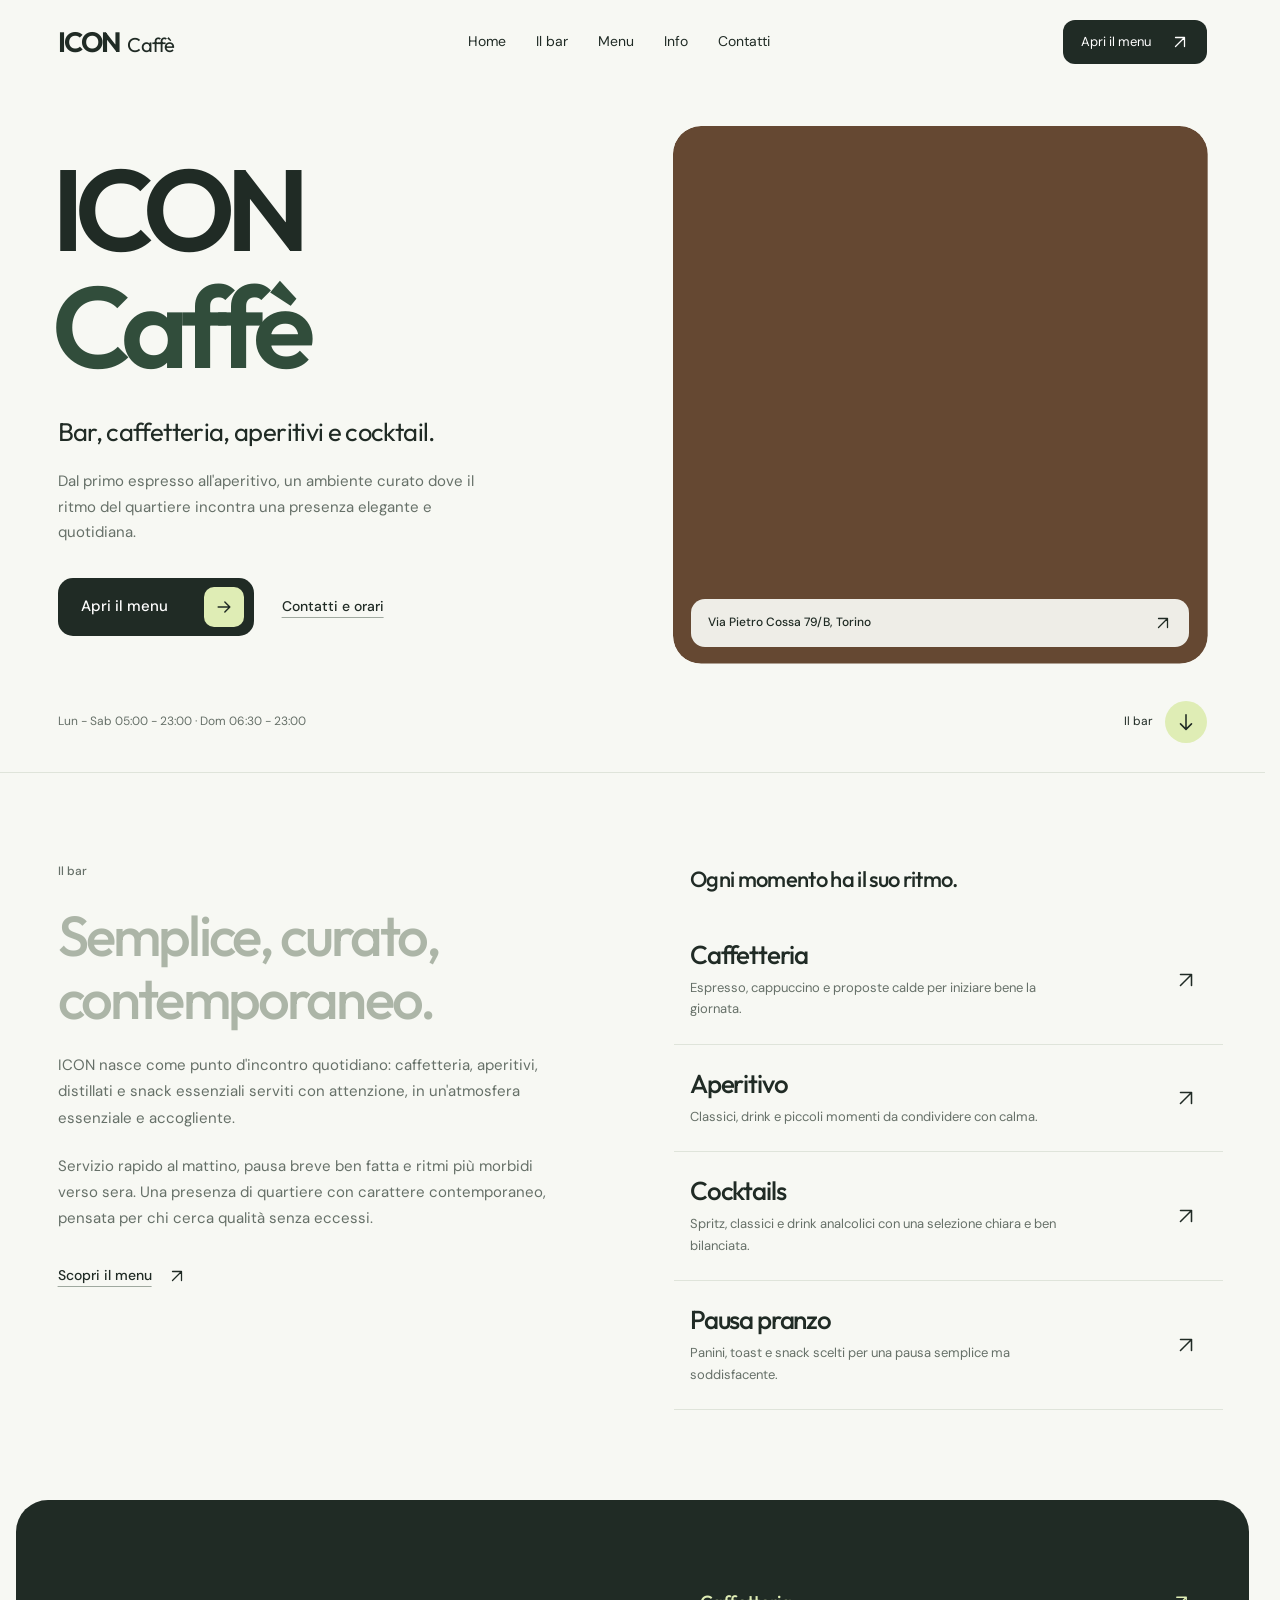
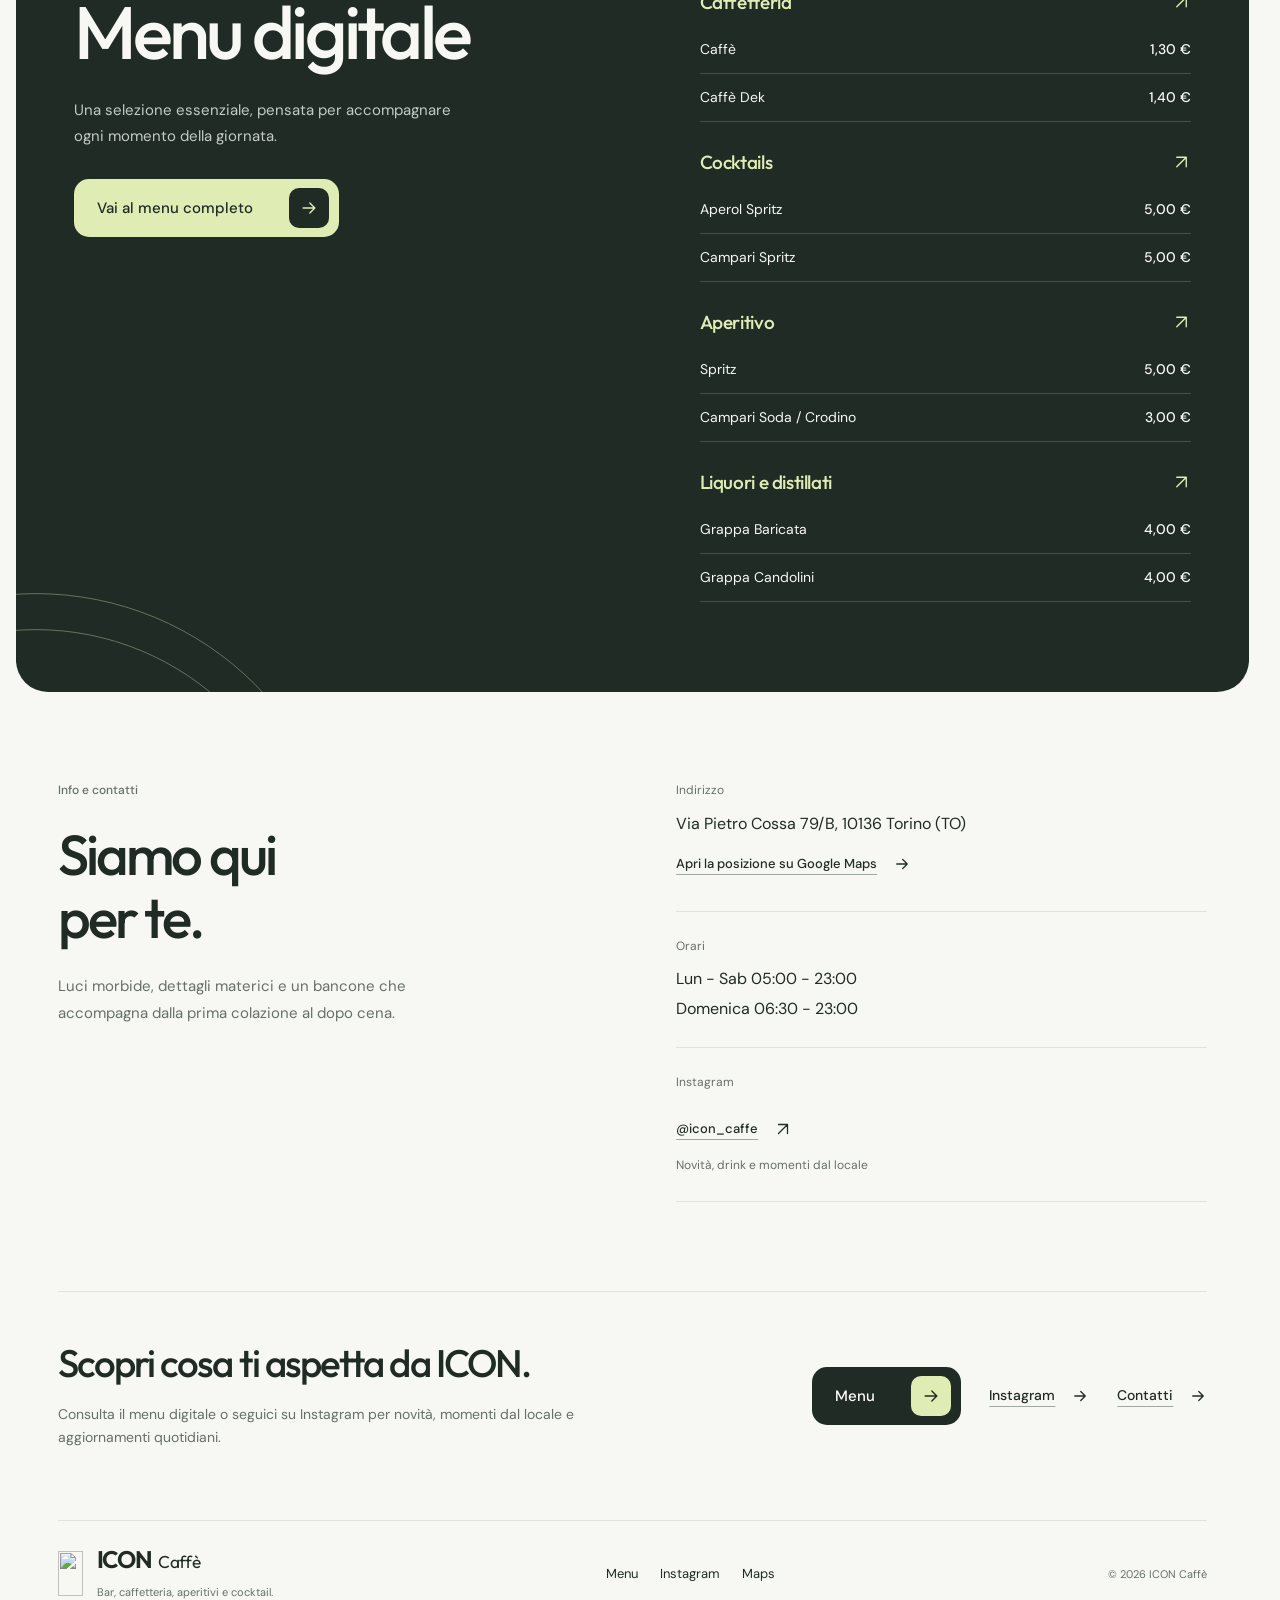
==== commit f3a69689: "Simplify ICON design with modern typography and spatial motion" ====
--- a/public/index.html
+++ b/public/index.html
@@ -30,15 +30,15 @@
     <link rel="preconnect" href="https://fonts.googleapis.com" />
     <link rel="preconnect" href="https://fonts.gstatic.com" crossorigin />
     <link
-      href="https://fonts.googleapis.com/css2?family=Bodoni+Moda:ital,opsz,wght@0,6..96,400;0,6..96,500;1,6..96,400&family=Manrope:wght@400;500;600&display=swap"
+      href="https://fonts.googleapis.com/css2?family=DM+Sans:wght@400;500;600&family=Outfit:wght@400;500;600;650;700&display=swap"
       rel="stylesheet"
     />
-    <link rel="stylesheet" href="./styles.css?v=20260909" />
+    <link rel="stylesheet" href="./styles.css?v=20261117" />
     <link rel="preload" as="image" href="/assets/bg.png" />
   </head>
   <body class="page page--home">
     <div id="app"></div>
     <noscript><p class="container menu-error">ICON Caffè · Via Pietro Cossa 79/B, Torino. Lun - Sab 05:00 - 23:00 · Domenica 06:30 - 23:00. Attiva JavaScript per consultare il sito e il menu.</p></noscript>
-    <script type="module" src="./site.js?v=20260909"></script>
+    <script type="module" src="./site.js?v=20261117"></script>
   </body>
 </html>
--- a/public/styles.css
+++ b/public/styles.css
@@ -1,395 +1,383 @@
 :root {
-  --paper: #faf9f6;
-  --paper-deep: #f1eee7;
-  --ink: #29251f;
-  --muted: #706a62;
-  --accent: #9a513b;
-  --line: #dedbd4;
-  --serif: "Bodoni Moda", Georgia, serif;
-  --sans: "Manrope", sans-serif;
-  --gutter: clamp(22px, 4.5vw, 68px);
-  --header-height: 90px;
+  --paper: #f7f8f3;
+  --surface: #ffffff;
+  --ink: #202b25;
+  --muted: #667068;
+  --accent: #314d3b;
+  --lime: #dfedb5;
+  --line: #dfe4da;
+  --display: "Outfit", sans-serif;
+  --sans: "DM Sans", sans-serif;
+  --gutter: clamp(20px, 4.5vw, 72px);
+  --header-height: 84px;
   --ease: cubic-bezier(.22, 1, .36, 1);
+  --spring: cubic-bezier(.2, .9, .25, 1.15);
 }
 *, *::before, *::after { box-sizing: border-box; }
-html { scroll-behavior: smooth; scroll-padding-top: calc(var(--header-height) + 24px); scrollbar-gutter: stable; }
-body { margin: 0; background: var(--paper); color: var(--ink); font: 15px/1.65 var(--sans); -webkit-font-smoothing: antialiased; }
-body, button, input { font-family: var(--sans); }
-::selection { background: #ddc4b9; color: var(--ink); }
+html { scroll-behavior: smooth; scroll-padding-top: calc(var(--header-height) + 20px); scrollbar-gutter: stable; }
+body { margin: 0; background: var(--paper); color: var(--ink); font: 16px/1.65 var(--sans); -webkit-font-smoothing: antialiased; }
+::selection { background: var(--lime); color: var(--ink); }
 a { color: inherit; text-decoration: none; }
-button, input { font: inherit; color: inherit; }
-button { cursor: pointer; }
-button, input { border-radius: 0; }
-button { border: 0; background: none; }
+button, input { color: inherit; font: inherit; }
+button { cursor: pointer; border: 0; background: none; }
+input { border-radius: 0; }
 a, button, input { -webkit-tap-highlight-color: transparent; }
-button:disabled { cursor: default; }
 :focus-visible { outline: 2px solid var(--accent); outline-offset: 5px; }
 img { display: block; max-width: 100%; }
-svg { display: block; width: 24px; height: 24px; fill: none; stroke: currentColor; stroke-width: 1.5; stroke-linecap: round; stroke-linejoin: round; flex-shrink: 0; }
+svg { display: block; width: 22px; height: 22px; fill: none; stroke: currentColor; stroke-width: 1.7; stroke-linecap: round; stroke-linejoin: round; flex-shrink: 0; }
 h1, h2, h3, p, figure { margin: 0; }
-h1, h2, h3 { font-family: var(--serif); font-weight: 400; line-height: 1.1; }
-i { font-weight: 400; }
+h1, h2, h3 { font: 500 1em/1.12 var(--display); letter-spacing: -.045em; text-wrap: balance; }
 [hidden] { display: none !important; }
-.container { width: min(1440px, calc(100% - var(--gutter) * 2)); margin-inline: auto; }
+.container { width: min(1360px, calc(100% - var(--gutter) * 2)); margin-inline: auto; }
 .sr-only { position: absolute; width: 1px; height: 1px; padding: 0; margin: -1px; overflow: hidden; clip-path: inset(50%); white-space: nowrap; border: 0; }
-.skip-link { position: fixed; z-index: 200; left: 20px; top: 12px; padding: 10px 18px; background: var(--ink); color: var(--paper); transform: translateY(-180%); }
+.skip-link { position: fixed; z-index: 200; top: 12px; left: 20px; background: var(--ink); color: white; padding: 10px 18px; transform: translateY(-180%); }
 .skip-link:focus { transform: translateY(0); }
 .reading-progress { position: fixed; z-index: 100; top: 0; left: 0; height: 2px; width: 100%; background: var(--accent); transform-origin: left; transform: scaleX(0); pointer-events: none; }
-.site-header { height: var(--header-height); position: sticky; top: 0; z-index: 30; background: rgb(250 249 246 / .95); transition: box-shadow .35s, background .35s; }
-.site-header.is-scrolled { box-shadow: 0 1px 0 var(--line); background: rgb(250 249 246 / .98); }
-.header-inner { display: flex; align-items: center; justify-content: space-between; height: 100%; gap: 30px; }
-.brand { display: inline-flex; align-items: center; flex-shrink: 0; min-height: 44px; }
-.wordmark { display: inline-block; font-family: var(--serif); font-size: clamp(30px, 3.1vw, 45px); line-height: 1; letter-spacing: -.065em; white-space: nowrap; }
-.wordmark i { letter-spacing: -.07em; }
-.main-nav { display: flex; gap: clamp(22px, 2.5vw, 38px); align-items: center; }
-.main-nav a { font-size: 13px; padding: 12px 0; position: relative; }
-.main-nav a::after, .text-link::after { content: ""; position: absolute; bottom: 8px; left: 0; height: 1px; width: 100%; background: currentColor; transform: scaleX(0); transform-origin: right; transition: transform .4s var(--ease); }
+.site-header { position: sticky; top: 0; z-index: 30; height: var(--header-height); background: rgb(247 248 243 / .94); backdrop-filter: blur(18px); transition: box-shadow .3s; }
+.site-header.is-scrolled { box-shadow: 0 1px 0 var(--line); }
+.header-inner { display: flex; align-items: center; justify-content: space-between; height: 100%; gap: 28px; }
+.brand { display: inline-flex; min-height: 44px; align-items: center; flex-shrink: 0; }
+.wordmark { display: inline-flex; align-items: baseline; gap: 7px; font: 650 28px/1 var(--display); letter-spacing: -.055em; white-space: nowrap; }
+.wordmark i { font-size: .72em; font-style: normal; font-weight: 400; letter-spacing: -.04em; }
+.main-nav { display: flex; align-items: center; gap: 30px; }
+.main-nav a { font-size: 14px; padding: 12px 0; position: relative; }
+.main-nav a::after { content: ""; position: absolute; left: 0; right: 0; bottom: 7px; height: 2px; border-radius: 2px; background: var(--accent); transform: scaleX(0); transform-origin: right; transition: transform .4s var(--ease); }
 .main-nav a:hover::after { transform: scaleX(1); transform-origin: left; }
-.header-cta, .text-link { display: inline-flex; align-items: center; gap: 20px; min-height: 44px; position: relative; }
-.header-cta { color: var(--accent); font-size: 14px; border-bottom: 1px solid var(--accent); }
-.header-cta svg, .text-link svg, .button svg { transition: transform .4s var(--ease); }
-.header-cta:hover svg { transform: translate(3px, -3px); }
-.text-link { border-bottom: 1px solid currentColor; padding-block: 7px; width: fit-content; font-size: 14px; }
-.text-link:hover svg, .button:hover svg { transform: translateX(5px); }
-.text-link--accent { color: var(--accent); }
-.button { display: inline-flex; align-items: center; justify-content: space-between; gap: 28px; min-height: 54px; padding: 14px 24px; background: var(--accent); color: var(--paper); font-size: 14px; transition: background .3s, transform .4s var(--ease); }
-.button:hover { background: #7b3c2a; transform: translateY(-2px); }
-.button--light { color: var(--ink); background: var(--paper); }
-.button--light:hover { background: var(--paper-deep); }
-.icon-button { display: inline-flex; align-items: center; justify-content: center; width: 44px; height: 44px; flex-shrink: 0; }
+.header-cta { display: inline-flex; min-height: 44px; gap: 20px; padding: 10px 18px; align-items: center; background: var(--ink); color: white; border-radius: 12px; font-size: 13px; }
+.header-cta svg { width: 18px; height: 18px; transition: transform .4s var(--spring); }
+.header-cta:hover svg { transform: translate(2px, -2px); }
+.button { display: inline-flex; min-height: 58px; align-items: center; justify-content: space-between; gap: 36px; background: var(--ink); color: white; padding: 9px 10px 9px 23px; border-radius: 15px; font-size: 15px; font-weight: 500; transition: transform .4s var(--spring), background .3s; }
+.button > svg { width: 40px; height: 40px; padding: 10px; background: var(--lime); color: var(--ink); border-radius: 10px; transition: transform .45s var(--spring); }
+.button:hover { transform: translateY(-3px); background: var(--accent); }
+.button:hover > svg { transform: rotate(-35deg); }
+.button:active { transform: scale(.97); }
+.button--light { color: var(--ink); background: var(--lime); }
+.button--light:hover { color: var(--ink); background: #ebf4d4; }
+.button--light > svg { background: var(--ink); color: var(--lime); }
+.text-link { display: inline-flex; gap: 16px; align-items: center; min-height: 44px; font-size: 14px; font-weight: 500; text-decoration: underline; text-underline-offset: 6px; text-decoration-color: #9fa99f; text-decoration-thickness: 1px; }
+.text-link svg { width: 18px; transition: transform .45s var(--spring); }
+.text-link:hover svg { transform: translateX(5px); }
+.icon-button { display: inline-flex; width: 44px; height: 44px; align-items: center; justify-content: center; border-radius: 12px; flex-shrink: 0; }
+.icon-button:hover { background: #e9ede4; }
 .nav-toggle { display: none; flex-direction: column; gap: 6px; }
-.nav-toggle span { display: block; width: 22px; height: 1px; background: currentColor; }
-.hero { padding: 24px 0 0; }
-.hero-grid { display: grid; grid-template-columns: 1fr 1fr; align-items: center; column-gap: 6%; }
-.hero-copy { padding: 20px 0 28px; }
-.hero-title { font-size: clamp(105px, 13.4vw, 208px); line-height: .94; letter-spacing: -.075em; margin: 0 0 34px -6px; }
-.hero-title .line { display: block; overflow: hidden; padding: 0 .06em .13em; margin: 0 -.06em -.09em; }
-.hero-title .line > span { display: block; animation: title-in 1.25s var(--ease) both; }
-.hero-title .line:nth-child(2) > span { animation-delay: .12s; }
-.hero-title i { display: block; letter-spacing: -.075em; }
-.hero-subtitle { font: 400 clamp(21px, 2vw, 28px)/1.35 var(--serif); max-width: 26ch; }
-.hero-lead { margin-top: 20px; max-width: 46ch; font-size: 14px; line-height: 1.8; color: var(--muted); }
-.hero-actions { display: flex; flex-wrap: wrap; gap: 16px 30px; align-items: center; margin-top: 30px; }
-.hero-figure { min-width: 0; align-self: stretch; display: flex; flex-direction: column; }
-.hero-photo { position: relative; overflow: hidden; min-height: 560px; height: min(72vw, 710px); max-height: calc(100svh - 175px); flex: 1; background: #503824; animation: image-in 1.5s var(--ease) both; }
-.hero-photo img { width: 100%; height: 100%; position: absolute; object-fit: cover; object-position: center top; transform: translateY(var(--parallax-y, 0px)) scale(1.16); will-change: transform; }
-.hero-figure figcaption { display: flex; justify-content: flex-end; padding-top: 12px; font-size: 11px; color: var(--muted); }
-.hero-bottom { margin-top: 28px; border-top: 1px solid var(--line); padding-block: 17px; display: flex; justify-content: space-between; align-items: center; gap: 25px; font-size: 12px; color: var(--muted); }
-.scroll-cue { display: inline-flex; align-items: center; gap: 12px; min-height: 44px; color: var(--ink); flex-shrink: 0; }
-.scroll-cue svg { animation: arrow-down 2.6s ease-in-out infinite; }
-.section { padding-block: clamp(80px, 9vw, 136px); }
-.section-label { font-size: 11px; letter-spacing: .15em; text-transform: uppercase; display: flex; align-items: center; gap: 24px; color: var(--accent); margin-bottom: 28px; }
-.section-label::after { content: ""; height: 1px; background: currentColor; opacity: .45; flex: 1; }
-.section-title { font-size: clamp(40px, 5vw, 72px); letter-spacing: -.055em; line-height: 1.14; text-wrap: balance; }
-.section-body { color: var(--muted); line-height: 1.85; max-width: 50ch; }
-.about { position: relative; overflow: hidden; padding-bottom: clamp(145px, 18vw, 270px); }
-.about-grid { display: grid; grid-template-columns: 1fr 1.6fr; gap: 7%; position: relative; z-index: 1; }
-.about-copy .section-title { margin-bottom: 32px; }
-.about-copy p + p { margin-top: 15px; }
-.about-copy .text-link { margin-top: 25px; }
-.about-echo { position: absolute; bottom: -22vw; left: 2vw; font: 400 43vw/1 var(--serif); letter-spacing: -.06em; color: transparent; -webkit-text-stroke: 1px #ded2c7; pointer-events: none; user-select: none; transform: translateY(var(--parallax-y, 0px)); }
-.services { background: var(--paper-deep); }
-.services-layout { display: grid; grid-template-columns: .9fr 1.1fr; gap: 10%; }
-.services-intro .section-body { margin-top: 24px; }
-.service-row { display: grid; grid-template-columns: 30px 1fr 25px; column-gap: 20px; padding: 25px 0; border-top: 1px solid #c5b4a7; position: relative; }
-.service-row:last-child { border-bottom: 1px solid #c5b4a7; }
-.service-number { color: var(--accent); font-size: 11px; padding-top: 9px; }
-.service-row h3 { font-size: clamp(27px, 2.6vw, 37px); letter-spacing: -.045em; transition: transform .4s var(--ease); }
-.service-row p { color: var(--muted); font-size: 13px; margin-top: 9px; max-width: 40ch; }
-.service-row svg { color: var(--accent); margin-top: 6px; transition: transform .4s var(--ease); }
+.nav-toggle span { width: 22px; height: 2px; border-radius: 2px; background: currentColor; }
+.hero { padding: 32px 0 20px; overflow: clip; }
+.hero-grid { display: grid; grid-template-columns: 1fr 1fr; gap: 7%; align-items: center; }
+.hero-copy { padding: 26px 0; }
+.hero-title { font-size: clamp(84px, 9vw, 138px); font-weight: 600; line-height: .96; letter-spacing: -.075em; margin-left: -.045em; }
+.hero-title .line { display: block; overflow: hidden; padding: 0 .06em .12em; margin: 0 -.06em -.06em; }
+.hero-title .line > span { display: block; transform-origin: left bottom; animation: title-roll 1.1s var(--ease) both; }
+.hero-title .line:nth-child(2) > span { animation-delay: .1s; color: var(--accent); }
+.hero-subtitle { margin-top: 26px; max-width: 25ch; font: 400 clamp(20px, 2vw, 28px)/1.35 var(--display); letter-spacing: -.025em; }
+.hero-lead { margin-top: 20px; max-width: 42ch; font-size: 15px; line-height: 1.7; color: var(--muted); }
+.hero-actions { display: flex; flex-wrap: wrap; align-items: center; gap: 20px 28px; margin-top: 32px; }
+.hero-figure { position: relative; min-width: 0; padding: 10px 0; }
+.hero-photo { position: relative; height: clamp(460px, 42vw, 620px); overflow: hidden; border-radius: 28px; background: #654832; transform: perspective(1200px) rotateY(calc(var(--scene-progress, 0) * -3deg)); will-change: transform; animation: photo-unfold 1.3s var(--ease) both; }
+.hero-photo img { width: 100%; height: 100%; object-fit: cover; object-position: center 18%; transform: translateY(var(--parallax-y, 0px)) scale(var(--media-scale, 1.14)); will-change: transform; }
+.hero-figure figcaption { position: absolute; bottom: 27px; left: 18px; right: 18px; display: flex; align-items: center; justify-content: space-between; gap: 14px; padding: 14px 17px; border-radius: 14px; background: rgb(247 248 243 / .94); backdrop-filter: blur(10px); font-size: 12px; font-weight: 500; }
+.hero-figure figcaption svg { width: 18px; height: 18px; }
+.hero-location { display: flex; justify-content: space-between; width: 100%; align-items: center; gap: 14px; }
+.hero-bottom { display: flex; justify-content: space-between; align-items: center; gap: 20px; padding: 26px 0 8px; font-size: 12px; color: var(--muted); }
+.scroll-cue { display: inline-flex; align-items: center; gap: 12px; min-height: 44px; color: var(--ink); font-size: 12px; }
+.scroll-cue svg { animation: arrow-orbit 2.8s var(--ease) infinite; }
+.hero-bottom .scroll-cue svg { background: var(--lime); border-radius: 50%; padding: 10px; width: 42px; height: 42px; }
+.section { padding-block: clamp(72px, 7vw, 108px); }
+.section-label { color: var(--muted); font-size: 12px; font-weight: 500; margin-bottom: 22px; }
+.section-title { font-size: clamp(36px, 4.4vw, 64px); line-height: 1.12; letter-spacing: -.05em; }
+.section-body { color: var(--muted); line-height: 1.75; max-width: 52ch; font-size: 15px; }
+.about { border-top: 1px solid var(--line); }
+.about-layout { display: grid; grid-template-columns: 1fr 1fr; gap: 10%; }
+.about-copy .section-title { max-width: 14ch; }
+.about-copy .section-body { margin-top: 22px; }
+.about-copy .text-link { margin-top: 22px; }
+.about-services { padding-top: 5px; }
+.services-title { font-size: 22px; letter-spacing: -.03em; margin-bottom: 24px; max-width: 22ch; }
+.service-row { display: grid; grid-template-columns: 1fr 32px; align-items: center; gap: 8px 20px; position: relative; isolation: isolate; overflow: hidden; border-bottom: 1px solid var(--line); padding: 24px 16px; margin-inline: -16px; border-radius: 12px 12px 0 0; }
+.service-row::before { content: ""; position: absolute; inset: 0; z-index: -1; background: var(--lime); transform: translateY(103%); transition: transform .5s var(--ease); border-radius: inherit; }
+.service-row h3 { font-size: 26px; font-weight: 500; transition: transform .5s var(--ease); }
+.service-row p { font-size: 13px; color: var(--muted); max-width: 43ch; }
+.service-row svg { grid-column: 2; grid-row: 1 / 3; transition: transform .5s var(--spring); }
+.service-row:hover::before { transform: translateY(0); }
 .service-row:hover h3 { transform: translateX(5px); }
-.service-row:hover svg { transform: translate(3px, -3px); }
-.menu-preview { background: var(--ink); color: var(--paper); }
-.preview-layout { display: grid; grid-template-columns: 1fr .8fr; gap: 12%; }
-.menu-preview .section-label { color: #d6bcaa; }
-.menu-preview .section-title { font-size: clamp(36px, 4vw, 60px); }
-.menu-preview .section-body { color: #d0cac1; margin-top: 25px; }
-.preview-intro .button { margin-top: 32px; }
-.preview-category + .preview-category { margin-top: 32px; }
-.preview-category-title { display: flex; justify-content: space-between; align-items: center; padding-bottom: 12px; color: #e0c6b5; border-bottom: 1px solid #60594e; font-size: 12px; letter-spacing: .08em; }
-.preview-category-title svg { width: 19px; height: 19px; }
-.preview-item { display: grid; grid-template-columns: 1fr auto; gap: 20px; border-bottom: 1px solid #49443b; padding: 13px 0; font-size: 13px; }
+.service-row:hover svg { transform: rotate(45deg); }
+.menu-preview { position: relative; overflow: clip; background: var(--ink); color: var(--paper); border-radius: 32px; width: calc(100% - 32px); margin-inline: auto; }
+.preview-layout { display: grid; grid-template-columns: 1fr 1fr; gap: 12%; position: relative; z-index: 1; }
+.menu-preview .section-label { color: #b2c4a8; }
+.menu-preview .section-title { font-size: clamp(45px, 5.8vw, 84px); max-width: 9ch; }
+.menu-preview .section-body { color: #c4ccc3; margin-top: 24px; max-width: 38ch; }
+.preview-intro .button { margin-top: 30px; }
+.preview-category + .preview-category { margin-top: 28px; }
+.preview-category-title { display: flex; align-items: center; justify-content: space-between; gap: 20px; padding-bottom: 12px; color: var(--lime); font: 500 19px var(--display); letter-spacing: -.02em; }
+.preview-category-title svg { width: 19px; transition: transform .4s var(--spring); }
+.preview-category-title:hover svg { transform: rotate(45deg); }
+.preview-item { display: grid; grid-template-columns: minmax(0, 1fr) auto; gap: 18px; border-bottom: 1px solid #455047; padding: 12px 0; font-size: 14px; }
 .preview-item strong { font-weight: 500; font-variant-numeric: tabular-nums; }
-.atmosphere-layout { display: grid; grid-template-columns: 1fr 1fr; gap: 9%; align-items: center; }
-.atmosphere .section-body { margin-top: 26px; }
-.atmosphere-photo { position: relative; height: 530px; overflow: hidden; background: #503824; }
-.atmosphere-photo img { width: 100%; height: 100%; object-fit: cover; object-position: 70% 25%; transform: translateY(var(--parallax-y, 0px)) scale(1.18); }
-.atmosphere-caption { padding-top: 12px; color: var(--muted); font-size: 11px; display: flex; justify-content: space-between; }
-.info { padding-top: 0; }
-.info-layout { border-top: 1px solid var(--line); padding-top: 30px; }
-.info-columns { display: grid; grid-template-columns: .85fr 1.15fr; gap: 10%; }
-.info .section-body { font-size: 13px; margin-top: 22px; max-width: 35ch; }
-.info-row { display: grid; grid-template-columns: 90px 1fr; gap: 24px; padding: 24px 0; border-bottom: 1px solid var(--line); }
+.preview-orbit { position: absolute; width: 620px; height: 620px; left: -290px; bottom: -480px; border: 1px solid #64745d; border-radius: 50%; transform: translateY(var(--parallax-y, 0px)); pointer-events: none; }
+.preview-orbit::after { content: ""; position: absolute; inset: 35px; border: 1px solid #64745d; border-radius: 50%; }
+.info-layout { display: grid; grid-template-columns: .95fr 1.05fr; gap: 12%; }
+.info-copy .section-title { max-width: 10ch; }
+.info-copy .section-body { margin-top: 24px; max-width: 38ch; }
+.info-row { padding: 25px 0; border-bottom: 1px solid var(--line); }
 .info-row:first-child { padding-top: 0; }
-.info-label { color: var(--muted); font-size: 10px; letter-spacing: .14em; text-transform: uppercase; padding-top: 4px; }
-.info-value { font-size: 15px; }
-.info-value p + p { margin-top: 5px; }
-.info-value small { display: block; color: var(--muted); font-size: 11px; margin-top: 8px; }
-.info-value .text-link { font-size: 13px; }
-.cta { padding-block: 0 90px; }
-.cta-inner { text-align: center; padding-top: 80px; border-top: 1px solid var(--line); }
-.cta .section-title { max-width: 20ch; margin-inline: auto; }
-.cta p { max-width: 60ch; margin: 25px auto 0; color: var(--muted); font-size: 14px; }
-.cta-actions { display: flex; justify-content: center; align-items: center; flex-wrap: wrap; gap: 20px 36px; margin-top: 35px; }
-.site-footer { padding-bottom: 25px; }
-.footer-inner { border-top: 1px solid var(--line); padding-top: 26px; display: flex; align-items: center; justify-content: space-between; flex-wrap: wrap; gap: 24px; }
+.info-label { display: block; color: var(--muted); font-size: 12px; margin-bottom: 10px; }
+.info-value { font-size: 16px; }
+.info-value p + p { margin-top: 3px; }
+.info-value .text-link { margin-top: 4px; font-size: 13px; }
+.info-value small { display: block; color: var(--muted); font-size: 12px; margin-top: 5px; }
+.cta { padding-block: 0 70px; }
+.cta-inner { border-top: 1px solid var(--line); padding-top: 50px; display: grid; grid-template-columns: 1.2fr 1fr; gap: 40px; align-items: center; }
+.cta .section-title { font-size: clamp(28px, 3vw, 44px); max-width: 19ch; }
+.cta p { font-size: 14px; color: var(--muted); margin-top: 18px; max-width: 52ch; }
+.cta-actions { display: flex; flex-wrap: wrap; justify-content: flex-end; align-items: center; gap: 18px 28px; }
+.site-footer { padding-block: 0 28px; }
+.footer-inner { padding-top: 26px; border-top: 1px solid var(--line); display: flex; flex-wrap: wrap; align-items: center; justify-content: space-between; gap: 24px; }
 .footer-brand { display: flex; align-items: center; gap: 14px; }
-.footer-brand img { width: 28px; height: 50px; }
-.footer-brand .wordmark { font-size: 27px; }
-.footer-brand small { display: block; font-size: 10px; color: var(--muted); margin-top: 8px; }
-.footer-links { display: flex; gap: 22px; font-size: 12px; }
-.footer-legal { color: var(--muted); font-size: 11px; }
-.back-top { position: fixed; right: 22px; bottom: max(22px, env(safe-area-inset-bottom)); z-index: 25; background: var(--paper); border: 1px solid var(--line); box-shadow: 0 3px 20px #29251f10; }
+.footer-brand img { width: 25px; height: 45px; }
+.footer-brand .wordmark { font-size: 24px; }
+.footer-brand small { display: block; margin-top: 7px; font-size: 11px; color: var(--muted); }
+.footer-links { display: flex; gap: 22px; font-size: 13px; }
+.footer-legal { font-size: 11px; color: var(--muted); }
+.back-top { position: fixed; right: 20px; bottom: max(20px, env(safe-area-inset-bottom)); z-index: 25; border: 1px solid var(--line); background: var(--surface); box-shadow: 0 5px 20px #202b2510; }
 .back-top svg { transform: rotate(180deg); width: 20px; }
-.dialog-open { overflow: hidden; }
-.sheet { border: 0; color: var(--ink); background: var(--paper); width: min(520px, 100%); max-height: 88dvh; margin: auto auto 0; padding: 20px 26px max(28px, env(safe-area-inset-bottom)); overflow-y: auto; overscroll-behavior: contain; border-radius: 16px 16px 0 0; }
-.sheet::backdrop { background: rgb(30 25 20 / .4); backdrop-filter: blur(5px); }
-.sheet-handle { display: block; height: 3px; width: 36px; background: var(--line); margin: 0 auto 16px; border-radius: 3px; }
-.sheet-header { display: flex; justify-content: space-between; align-items: center; margin-bottom: 18px; }
-.sheet-header h2 { font-size: 32px; letter-spacing: -.04em; }
-.sheet-nav { display: grid; }
-.sheet-nav a { display: flex; justify-content: space-between; align-items: center; min-height: 62px; font: 30px var(--serif); border-bottom: 1px solid var(--line); }
-.sheet-contact { margin-top: 28px; color: var(--muted); font-size: 12px; }
-.sheet-contact p + p { margin-top: 7px; }
 
-/* The QR menu keeps the first products in the first mobile viewport. */
-.menu-home { display: inline-flex; gap: 14px; align-items: center; min-height: 44px; font-size: 13px; }
-.menu-header-nav { display: flex; align-items: center; gap: 34px; }
-.menu-header-nav > a:not(.menu-home) { font-size: 13px; }
-.menu-intro { position: relative; display: grid; grid-template-columns: 1fr 1fr; align-items: center; gap: 8%; padding: 40px 0 46px; border-top: 1px solid var(--line); border-bottom: 1px solid var(--line); }
-.menu-intro h1 { font-size: clamp(62px, 7.4vw, 106px); letter-spacing: -.07em; white-space: nowrap; transform: translateY(var(--parallax-y, 0px)); }
-.menu-intro h1 { overflow: hidden; padding-bottom: .12em; margin-bottom: -.12em; }
-.menu-intro h1 > span { display: block; animation: title-in 1s var(--ease) both; }
-.menu-intro-copy > p { animation: menu-intro-in .9s .12s var(--ease) both; }
-.menu-intro-copy { padding-left: 32px; border-left: 1px solid var(--line); }
-.menu-intro-copy > p { font: 400 clamp(17px, 1.8vw, 25px)/1.45 var(--serif); max-width: 42ch; }
-.menu-intro .scroll-cue { color: var(--accent); margin-top: 12px; }
-.menu-intro .scroll-cue span { font: 11px var(--sans); }
-.menu-layout { display: grid; grid-template-columns: 225px minmax(0, 1fr); gap: 56px; padding-top: 28px; align-items: start; }
-.menu-sidebar { position: sticky; top: calc(var(--header-height) + 26px); padding-right: 30px; border-right: 1px solid var(--line); max-height: calc(100dvh - var(--header-height) - 50px); overflow-y: auto; scrollbar-width: thin; }
-.desktop-categories { display: grid; }
-.category-button { position: relative; text-align: left; font-size: 14px; padding: 14px 0; min-height: 48px; transition: color .25s; }
-.category-button::after { content: ""; position: absolute; bottom: 5px; left: 0; height: 1px; background: var(--accent); width: 100%; transform: scaleX(0); transform-origin: left; transition: transform .4s var(--ease); }
-.category-button[aria-pressed="true"] { color: var(--accent); font-weight: 600; }
-.category-button[aria-pressed="true"]::after { transform: scaleX(1); }
-.desktop-categories .category-button { display: flex; justify-content: space-between; align-items: center; gap: 12px; }
-.desktop-categories .category-button small { color: var(--muted); font: 10px var(--sans); }
-.sidebar-note { font-size: 11px; color: var(--muted); line-height: 1.75; border-top: 1px solid var(--line); margin-top: 25px; padding-top: 25px; }
+/* QR menu: search and category navigation remain within thumb reach. */
+.page--menu { background: var(--surface); }
+.menu-page, .menu-footer { max-width: 1120px; }
+.page--menu .site-header { background: rgb(255 255 255 / .96); }
+.menu-header-nav { display: flex; align-items: center; gap: 28px; font-size: 13px; }
+.menu-home { display: inline-flex; gap: 10px; align-items: center; min-height: 44px; }
+.menu-home svg { width: 18px; }
+.menu-intro { position: relative; padding: 36px 0 38px; display: flex; justify-content: space-between; gap: 40px; align-items: center; border-bottom: 1px solid var(--line); }
+.menu-intro h1 { font-size: clamp(38px, 4.5vw, 64px); font-weight: 550; letter-spacing: -.055em; white-space: nowrap; transform: translateY(var(--parallax-y, 0px)); overflow: hidden; padding-bottom: .1em; margin-bottom: -.1em; }
+.menu-intro h1 > span { display: block; animation: title-roll .85s var(--ease) both; }
+.menu-intro-copy { display: flex; gap: 30px; align-items: center; }
+.menu-intro-copy > p { color: var(--muted); font-size: 14px; max-width: 38ch; }
+.menu-intro .scroll-cue { width: 50px; height: 50px; justify-content: center; border: 1px solid var(--line); border-radius: 50%; flex-shrink: 0; }
+.menu-intro .scroll-cue span { display: none; }
+.menu-layout { display: grid; grid-template-columns: 210px minmax(0, 1fr); gap: clamp(36px, 7vw, 100px); padding-top: 30px; align-items: start; }
+.menu-sidebar { position: sticky; top: calc(var(--header-height) + 28px); max-height: calc(100dvh - var(--header-height) - 60px); overflow-y: auto; scrollbar-width: thin; }
+.desktop-categories { display: grid; gap: 3px; }
+[data-category-list], .drink-filters { position: relative; isolation: isolate; }
+.nav-indicator { position: absolute; z-index: -1; top: 0; left: 0; background: var(--lime); border-radius: 10px; pointer-events: none; will-change: transform, width, height; }
+.category-button { min-height: 48px; padding: 12px 14px; text-align: left; font-size: 14px; font-weight: 500; border-radius: 10px; transition: color .25s; white-space: nowrap; }
+.category-button[aria-pressed="true"] { color: var(--ink); }
+.desktop-categories .category-button { display: flex; align-items: center; justify-content: space-between; gap: 12px; }
+.category-button small { color: var(--muted); font-size: 11px; font-weight: 400; }
+.sidebar-note { font-size: 12px; color: var(--muted); line-height: 1.8; border-top: 1px solid var(--line); margin-top: 28px; padding: 22px 14px 0; }
 .menu-content { min-width: 0; }
-.menu-tools { position: sticky; top: var(--header-height); z-index: 20; background: rgb(250 249 246 / .98); padding: 0 0 12px; }
-.search { display: flex; align-items: center; border-bottom: 1px solid #9d978d; min-height: 52px; gap: 16px; }
-.search > svg { width: 21px; height: 21px; }
-.search input { min-width: 0; flex: 1; width: 100%; background: none; border: 0; outline: none; min-height: 52px; font-size: 16px; padding: 8px 0; -webkit-appearance: none; appearance: none; }
-.search input::placeholder { color: #827c74; opacity: 1; }
+.menu-tools { position: sticky; top: var(--header-height); z-index: 20; padding: 0 0 14px; background: rgb(255 255 255 / .97); backdrop-filter: blur(16px); }
+.search { display: flex; align-items: center; gap: 12px; background: #f3f5ef; border: 1px solid transparent; border-radius: 14px; padding: 0 15px; min-height: 52px; transition: border-color .25s, box-shadow .25s; }
+.search > svg { width: 21px; color: var(--muted); }
+.search input { flex: 1; min-width: 0; width: 100%; border: 0; outline: 0; background: transparent; min-height: 50px; padding: 8px 0; font-size: 16px; -webkit-appearance: none; appearance: none; }
+.search input::placeholder { color: #707a70; opacity: 1; }
 .search input::-webkit-search-cancel-button { display: none; }
-.search:focus-within { border-color: var(--accent); box-shadow: 0 1px 0 var(--accent); }
-.search .icon-button { width: 44px; }
-.search .icon-button svg { width: 19px; }
+.search:focus-within { border-color: #aab99a; box-shadow: 0 0 0 3px #dfedb54d; }
+.search .icon-button { margin-right: -10px; }
+.search .icon-button svg { width: 18px; }
 .mobile-category-bar { display: none; }
-.results-meta { display: flex; align-items: center; justify-content: space-between; gap: 16px; min-height: 44px; color: var(--muted); font-size: 11px; }
-.reset-button { min-height: 44px; color: var(--accent); font-size: 11px; text-decoration: underline; text-underline-offset: 4px; padding: 0 2px; }
-.menu-results { scroll-margin-top: calc(var(--header-height) + 140px); }
-.menu-section { margin-bottom: 58px; }
-.menu-section-head { display: flex; justify-content: space-between; gap: 20px; align-items: baseline; margin-bottom: 18px; }
-.menu-section-head h2 { font-size: clamp(34px, 3.8vw, 53px); letter-spacing: -.05em; }
+.results-meta { display: flex; align-items: center; justify-content: space-between; gap: 16px; min-height: 34px; color: var(--muted); font-size: 11px; }
+.reset-button { min-height: 44px; font-size: 12px; color: var(--accent); text-decoration: underline; text-underline-offset: 4px; padding: 0; }
+.menu-results { scroll-margin-top: calc(var(--header-height) + 148px); overflow-anchor: none; overflow-x: clip; }
+.menu-section { margin-bottom: 42px; }
+.menu-section-head { display: flex; align-items: center; justify-content: space-between; gap: 16px; margin: 12px 0 8px; padding-bottom: 12px; }
+.menu-section-head h2 { font-size: 30px; font-weight: 550; letter-spacing: -.04em; }
 .section-count { color: var(--muted); font-size: 11px; white-space: nowrap; }
 .item-list { list-style: none; margin: 0; padding: 0; }
-.menu-item { position: relative; display: grid; grid-template-columns: minmax(0, 1fr) auto; align-items: baseline; column-gap: 25px; padding: 20px 0; border-bottom: 1px solid var(--line); }
-.item-name { font-size: 17px; font-weight: 500; line-height: 1.45; }
-.item-desc { color: var(--muted); font-size: 12px; line-height: 1.65; margin-top: 7px; max-width: 55ch; }
-.item-price { font-size: 14px; line-height: 1.5; font-weight: 500; font-variant-numeric: tabular-nums; text-align: right; white-space: nowrap; }
-.item-note { font-size: 12px; margin-top: 16px; color: var(--muted); }
-.menu-group + .menu-group { margin-top: 35px; }
-.group-heading { display: flex; align-items: center; gap: 14px; padding-block: 15px 10px; font: 500 11px var(--sans); letter-spacing: .12em; text-transform: uppercase; color: var(--accent); }
-.group-heading::after { content: ""; height: 1px; flex: 1; background: var(--line); }
-.group-heading::before { content: ""; width: 5px; height: 5px; background: currentColor; border-radius: 50%; }
-.menu-group[data-group="Mocktails"] .group-heading { color: #53634a; }
-.drink-filters { display: flex; gap: 25px; padding-bottom: 14px; }
-.drink-filters button { position: relative; font-size: 12px; min-height: 44px; padding: 0; color: var(--muted); }
-.drink-filters button[aria-pressed="true"] { color: var(--accent); }
-.drink-filters button::after { content: ""; position: absolute; left: 0; right: 0; bottom: 5px; height: 1px; background: currentColor; transform: scaleX(0); transition: transform .3s var(--ease); }
-.drink-filters button[aria-pressed="true"]::after { transform: scaleX(1); }
-.empty-state { padding: 50px 0 80px; text-align: center; }
-.empty-state h2 { font-size: 32px; letter-spacing: -.04em; }
-.empty-state p { font-size: 13px; color: var(--muted); margin: 16px 0 20px; }
+.menu-item { display: grid; grid-template-columns: minmax(0, 1fr) auto; align-items: baseline; gap: 18px; padding: 19px 0; border-bottom: 1px solid #e9ece5; transform-origin: center top; }
+.item-name { font-size: 16px; font-weight: 500; line-height: 1.45; }
+.item-desc { margin-top: 7px; color: var(--muted); font-size: 13px; line-height: 1.6; max-width: 55ch; }
+.item-price { text-align: right; font-size: 15px; line-height: 1.5; font-weight: 500; white-space: nowrap; font-variant-numeric: tabular-nums; letter-spacing: -.02em; }
+.item-note { margin-top: 15px; font-size: 12px; color: var(--muted); }
+.menu-group + .menu-group { margin-top: 28px; }
+.group-heading { display: flex; gap: 10px; align-items: center; padding: 16px 0 6px; font: 500 12px var(--sans); color: var(--accent); letter-spacing: 0; }
+.group-heading::before { content: ""; width: 6px; height: 6px; border-radius: 50%; background: currentColor; }
+.menu-group[data-group="Mocktails"] .group-heading { color: #53743d; }
+.drink-filters { display: flex; width: fit-content; gap: 3px; margin: 6px 0 16px; }
+.drink-filters button { position: relative; min-height: 44px; padding: 9px 14px; border-radius: 10px; font-size: 13px; font-weight: 500; color: var(--muted); }
+.drink-filters button[aria-pressed="true"] { color: var(--ink); }
+.empty-state { padding: 40px 0 70px; text-align: center; }
+.empty-state h2 { font-size: 28px; }
+.empty-state p { font-size: 14px; color: var(--muted); margin: 16px 0 20px; }
 .empty-state .text-link { margin-inline: auto; }
-.menu-footer { margin-top: 10px; padding-block: 34px max(35px, env(safe-area-inset-bottom)); border-top: 1px solid var(--line); display: flex; align-items: flex-start; gap: 35px; justify-content: space-between; font-size: 11px; color: var(--muted); }
+.menu-footer { border-top: 1px solid var(--line); padding-block: 30px max(32px, env(safe-area-inset-bottom)); display: flex; justify-content: space-between; align-items: flex-start; gap: 35px; font-size: 12px; color: var(--muted); }
 .menu-footer p + p { margin-top: 5px; }
 .menu-footer .text-link { font-size: 12px; }
-.menu-footer .footer-location { max-width: 29ch; text-align: right; }
-.sheet-categories { display: grid; }
-.sheet-category { display: flex; align-items: center; justify-content: space-between; padding: 14px 0; border-bottom: 1px solid var(--line); min-height: 52px; text-align: left; font-size: 16px; }
-.sheet-category small { color: var(--muted); font-size: 11px; }
-.sheet-category[aria-pressed="true"] { color: var(--accent); }
-.sheet-category[aria-pressed="true"] small { color: var(--accent); }
-.menu-error { margin: 60px auto; max-width: 600px; padding: 24px; }
+.menu-footer .footer-location { max-width: 32ch; text-align: right; }
+.menu-error { max-width: 600px; margin: 60px auto; padding: 24px; }
 
-/* Content is visible by default. Only the initialized observer adds hiding. */
-.will-reveal { opacity: 0; transform: translateY(24px); transition: opacity .8s var(--ease), transform .9s var(--ease); transition-delay: var(--delay, 0ms); }
-.will-reveal.is-visible { opacity: 1; transform: translateY(0); }
-.menu-item.will-reveal { transform: translateY(12px); transition-duration: .5s, .65s; }
-.menu-item.is-visible { transform: translateY(0); }
-@keyframes title-in { from { transform: translateY(115%) rotate(3deg); } to { transform: translateY(0) rotate(0); } }
-@keyframes image-in { from { clip-path: inset(12% 0 0 0); opacity: 0; } to { clip-path: inset(0); opacity: 1; } }
-@keyframes arrow-down { 0%, 100% { transform: translateY(-3px); } 50% { transform: translateY(5px); } }
-@keyframes menu-intro-in { from { opacity: 0; transform: translateY(12px); } to { opacity: 1; transform: translateY(0); } }
-@media (min-width: 1100px) {
-  .service-row { grid-template-columns: 24px 1fr 1.2fr 25px; }
-  .service-row p { margin-top: 7px; }
+/* Native dialogs keep keyboard focus contained; the handle supports a downward drag. */
+.dialog-open { overflow: hidden; }
+.sheet { border: 0; color: var(--ink); background: white; width: min(480px, 100%); max-width: 100%; max-height: min(88dvh, 760px); margin: auto auto 0; padding: 12px 24px max(24px, env(safe-area-inset-bottom)); overflow-y: auto; overscroll-behavior: contain; border-radius: 24px 24px 0 0; }
+.sheet::backdrop { background: rgb(20 30 22 / .32); backdrop-filter: blur(6px); }
+.sheet-handle { display: block; position: relative; width: 100%; height: 24px; touch-action: none; cursor: grab; }
+.sheet-handle::after { content: ""; position: absolute; width: 34px; height: 4px; top: 7px; left: calc(50% - 17px); background: #cbd2c5; border-radius: 4px; }
+.sheet-header { display: flex; align-items: center; justify-content: space-between; gap: 20px; margin: 8px 0 16px; }
+.sheet-header h2 { font-size: 26px; }
+.sheet-header .icon-button { background: #f3f5ef; }
+.sheet-categories { display: grid; gap: 3px; }
+.sheet-category { display: flex; align-items: center; justify-content: space-between; gap: 14px; min-height: 49px; padding: 10px 13px; border-radius: 11px; text-align: left; font-size: 15px; }
+.sheet-category small { color: var(--muted); font-size: 12px; }
+.sheet-category[aria-pressed="true"] { background: var(--lime); font-weight: 500; }
+.sheet-nav { display: grid; }
+.sheet-nav a { display: flex; justify-content: space-between; align-items: center; min-height: 60px; font: 500 24px var(--display); border-bottom: 1px solid var(--line); }
+.sheet-contact { color: var(--muted); font-size: 12px; margin-top: 28px; }
+.sheet-contact p + p { margin-top: 8px; }
+.motion-toggle { margin-top: 18px; font-size: 11px; color: var(--muted); }
+
+/* Spatial motion: masked typography, image depth, and moving list positions. */
+.will-reveal { transform: translateY(28px); }
+.will-reveal.is-visible { animation: content-unfold .85s var(--ease) var(--delay, 0ms) both; }
+.ink-word { color: var(--ink); background: linear-gradient(90deg, var(--ink) var(--word-fill, 0%), #acb5a7 var(--word-fill, 0%)); background-clip: text; -webkit-background-clip: text; -webkit-text-fill-color: transparent; }
+.ink-title { isolation: isolate; }
+@keyframes title-roll { from { transform: translateY(112%) rotate(4deg); } to { transform: translateY(0) rotate(0); } }
+@keyframes content-unfold { from { clip-path: inset(0 0 100% 0); transform: translateY(28px); } to { clip-path: inset(-5% -5% -5% -5%); transform: translateY(0); } }
+@keyframes photo-unfold { from { clip-path: inset(10% 4% 12% 4% round 80px); } to { clip-path: inset(0 round 28px); } }
+@keyframes arrow-orbit { 0%, 100% { transform: translateY(-2px); } 48% { transform: translateY(4px); } 65% { transform: translateY(1px); } }
+@media (hover: none) {
+  .button:hover { transform: none; }
+  .service-row:hover::before { transform: translateY(103%); }
 }
 @media (max-width: 1099px) {
   .main-nav { gap: 20px; }
-  .hero-title { font-size: 13vw; }
-  .hero-photo { min-height: 530px; }
-  .menu-layout { grid-template-columns: 190px minmax(0, 1fr); gap: 32px; }
-  .menu-sidebar { padding-right: 24px; }
-  .services-layout { gap: 6%; }
-  .service-row p { grid-column: 2; }
-  .service-row svg { grid-column: 3; grid-row: 1; }
+  .hero-grid { gap: 5%; }
+  .hero-title { font-size: 10vw; }
+  .hero-photo { height: 540px; }
+  .hero-actions { gap: 18px; }
+  .menu-layout { grid-template-columns: 190px minmax(0, 1fr); gap: 40px; }
+  .about-layout, .info-layout { gap: 8%; }
+  .preview-layout { gap: 8%; }
 }
 @media (max-width: 799px) {
-  :root { --header-height: 72px; }
+  :root { --header-height: 70px; }
   html { scrollbar-gutter: auto; }
+  .wordmark { font-size: 26px; }
   .main-nav { display: none; }
-  .header-inner { gap: 14px; }
-  .wordmark { font-size: 31px; }
-  .header-cta { font-size: 12px; margin-left: auto; gap: 10px; }
-  .header-cta svg { width: 18px; }
+  .header-inner { gap: 12px; }
+  .header-cta { margin-left: auto; min-height: 42px; font-size: 12px; padding-inline: 14px; gap: 12px; }
   .nav-toggle { display: inline-flex; }
-  .hero { padding-top: 20px; }
-  .hero-grid { gap: 30px; }
-  .hero-title { font-size: 15vw; margin-bottom: 24px; }
-  .hero-subtitle { font-size: 22px; }
-  .hero-photo { min-height: 480px; }
-  .hero-actions { gap: 16px; }
-  .hero-lead { font-size: 13px; }
-  .about-grid { grid-template-columns: 1fr; gap: 12px; }
-  .about-grid > .section-label { max-width: 240px; }
-  .about-copy { max-width: 650px; margin-left: auto; }
-  .about-copy .section-title { max-width: 16ch; }
-  .services-layout, .preview-layout { grid-template-columns: 1fr; gap: 42px; }
-  .services-intro, .preview-intro { max-width: 600px; }
-  .service-row { grid-template-columns: 24px 1fr 1fr 24px; }
-  .service-row p { grid-column: 3; margin: 4px 0 0; }
-  .service-row svg { grid-column: 4; }
-  .preview-list { display: grid; grid-template-columns: 1fr 1fr; gap: 32px; }
-  .preview-category + .preview-category { margin: 0; }
-  .atmosphere-photo { height: 420px; }
-  .info-columns { grid-template-columns: 1fr; gap: 38px; }
-  .info .section-body { max-width: 50ch; }
+  .hero { padding-top: 18px; }
+  .hero-title { font-size: 11vw; }
+  .hero-photo { height: 470px; }
+  .hero-subtitle { font-size: 23px; }
+  .hero-lead { font-size: 14px; }
+  .button { gap: 20px; font-size: 14px; padding-left: 18px; }
+  .hero-actions { flex-direction: column; align-items: flex-start; gap: 16px; }
+  .about-layout { grid-template-columns: 1fr; gap: 48px; }
+  .about-copy .section-title { max-width: 17ch; }
+  .about-services { padding: 0; }
+  .info-layout { gap: 6%; }
+  .cta-inner { grid-template-columns: 1fr; gap: 28px; }
+  .cta-actions { justify-content: flex-start; }
   .menu-header-nav > a:not(.menu-home) { display: none; }
-  .menu-intro { display: block; padding: 24px 0 25px; border: 0; }
-  .menu-intro h1 { font-size: 48px; letter-spacing: -.065em; max-width: calc(100% - 50px); }
-  .menu-intro-copy { border: 0; padding: 0; }
-  .menu-intro-copy > p { margin-top: 14px; max-width: 47ch; font: 12px/1.7 var(--sans); color: var(--muted); padding-right: 12px; }
-  .menu-intro .scroll-cue { position: absolute; right: 0; top: 29px; margin: 0; width: 44px; justify-content: center; }
-  .menu-intro .scroll-cue span { display: none; }
+  .menu-intro { padding: 22px 0 24px; border: 0; align-items: start; gap: 16px; }
+  .menu-intro h1 { font-size: 36px; }
+  .menu-intro-copy > p { display: none; }
+  .menu-intro .scroll-cue { width: 40px; height: 40px; min-height: 40px; border: 0; background: #f3f5ef; }
   .menu-layout { display: block; padding-top: 0; }
   .menu-sidebar { display: none; }
-  .menu-tools { margin: 0 calc(-1 * var(--gutter)); padding: 0 var(--gutter); }
-  .search { gap: 12px; }
-  .search, .search input { min-height: 49px; }
-  .search input { font-size: 16px; }
-  .mobile-category-bar { display: flex; align-items: center; gap: 5px; border-bottom: 1px solid var(--line); padding-block: 5px; }
-  .mobile-categories { display: flex; min-width: 0; flex: 1; overflow-x: auto; overscroll-behavior-x: contain; gap: 24px; scrollbar-width: none; scroll-behavior: smooth; }
+  .menu-tools { margin-inline: calc(-1 * var(--gutter)); padding: 5px var(--gutter) 0; }
+  .search, .search input { min-height: 48px; }
+  .search { border-radius: 12px; padding-left: 14px; }
+  .mobile-category-bar { display: flex; align-items: center; gap: 8px; padding: 12px 0 10px; border-bottom: 1px solid var(--line); }
+  .mobile-categories { display: flex; min-width: 0; flex: 1; gap: 3px; overflow-x: auto; overscroll-behavior-x: contain; scrollbar-width: none; scroll-behavior: smooth; }
   .mobile-categories::-webkit-scrollbar { display: none; }
-  .mobile-categories .category-button { flex-shrink: 0; min-width: 44px; white-space: nowrap; padding-block: 12px; font-size: 13px; }
-  .mobile-categories .category-button::after { bottom: 3px; height: 2px; }
-  .category-picker { position: relative; background: var(--paper); border-left: 1px solid var(--line); margin-left: 5px; }
-  .category-picker::before { position: absolute; content: ""; top: 0; bottom: 0; width: 16px; right: 100%; background: linear-gradient(90deg, transparent, var(--paper)); pointer-events: none; }
-  .category-picker svg { width: 19px; height: 19px; }
-  .results-meta { min-height: 40px; font-size: 10px; }
-  .reset-button { min-height: 40px; font-size: 10px; }
-  .menu-section-head { margin-bottom: 12px; gap: 12px; }
-  .menu-section-head h2 { font-size: 33px; }
+  .mobile-categories .category-button { min-width: 44px; min-height: 44px; padding: 10px 14px; flex-shrink: 0; font-size: 13px; }
+  .category-picker { position: relative; border: 1px solid var(--line); background: white; }
+  .category-picker::before { content: ""; pointer-events: none; position: absolute; right: calc(100% + 1px); top: 0; bottom: 0; width: 12px; background: linear-gradient(90deg, transparent, white); }
+  .category-picker svg { width: 18px; height: 18px; }
+  .results-meta { min-height: 32px; font-size: 10px; }
+  .reset-button { font-size: 11px; min-height: 44px; }
+  .menu-section-head { margin: 9px 0 6px; padding-bottom: 10px; }
+  .menu-section-head h2 { font-size: 26px; }
   .section-count { font-size: 10px; }
-  .menu-item { padding-block: 18px; column-gap: 15px; }
-  .item-name { font-size: 15px; line-height: 1.5; }
+  .menu-item { padding: 18px 0; gap: 14px; }
+  .item-name { font-size: 16px; }
+  .item-price { font-size: 14px; }
+  .item-desc { font-size: 13px; line-height: 1.65; margin-top: 6px; }
+  .menu-section { margin-bottom: 36px; }
+  .drink-filters { margin-block: 4px 8px; }
+  .drink-filters button { font-size: 12px; padding-inline: 13px; }
+  .menu-footer { font-size: 11px; }
+}
+@media (max-width: 599px) {
+  .hero-grid { grid-template-columns: 1fr; gap: 26px; }
+  .hero-copy { padding: 10px 0 0; }
+  .hero-title { display: flex; flex-wrap: wrap; gap: .18em; font-size: clamp(48px, 13.5vw, 74px); letter-spacing: -.065em; line-height: 1.05; }
+  .hero-subtitle { margin-top: 18px; font-size: 24px; max-width: 24ch; }
+  .hero-lead { font-size: 14px; margin-top: 14px; max-width: 44ch; }
+  .hero-actions { flex-direction: row; align-items: center; margin-top: 24px; gap: 20px; }
+  .hero-actions .text-link { font-size: 12px; }
+  .button { min-height: 52px; gap: 20px; padding: 7px 7px 7px 17px; font-size: 13px; border-radius: 13px; }
+  .button > svg { width: 38px; height: 38px; border-radius: 9px; }
+  .hero-figure { padding: 0; }
+  .hero-photo { height: 340px; border-radius: 22px; }
+  .hero-photo img { object-position: center 18%; }
+  .hero-figure figcaption { bottom: 13px; left: 13px; right: 13px; font-size: 11px; padding: 12px 14px; border-radius: 11px; }
+  .hero-bottom { padding-top: 19px; font-size: 10px; gap: 14px; }
+  .hero-bottom > span { max-width: 25ch; }
+  .hero-bottom .scroll-cue { font-size: 11px; gap: 8px; }
+  .hero-bottom .scroll-cue svg { width: 36px; height: 36px; padding: 9px; }
+  .section { padding-block: 64px; }
+  .section-title { font-size: 38px; }
+  .section-label { font-size: 11px; margin-bottom: 18px; }
+  .section-body { font-size: 14px; }
+  .services-title { font-size: 21px; }
+  .service-row { padding-block: 20px; }
+  .service-row h3 { font-size: 25px; }
+  .service-row p { font-size: 13px; }
+  .menu-preview { width: calc(100% - 20px); border-radius: 24px; }
+  .menu-preview .container { width: calc(100% - 40px); }
+  .preview-layout { grid-template-columns: 1fr; gap: 38px; }
+  .menu-preview .section-title { font-size: 48px; max-width: 10ch; }
+  .menu-preview .section-body { margin-top: 18px; }
+  .preview-intro .button { margin-top: 24px; }
+  .preview-category-title { font-size: 18px; }
+  .preview-item { font-size: 13px; }
+  .info-layout { grid-template-columns: 1fr; gap: 35px; }
+  .info-copy .section-title { max-width: none; }
+  .info-copy .section-body { max-width: 45ch; margin-top: 18px; }
+  .info-value { font-size: 15px; }
+  .info-row { padding-block: 22px; }
+  .cta { padding-bottom: 48px; }
+  .cta-inner { padding-top: 35px; gap: 22px; }
+  .cta .section-title { font-size: 29px; max-width: 20ch; }
+  .cta p { font-size: 13px; }
+  .cta-actions { gap: 17px; }
+  .cta-actions .text-link { font-size: 12px; }
+  .footer-inner { align-items: flex-start; flex-direction: column; gap: 22px; }
+  .footer-legal { font-size: 10px; }
+  .menu-intro h1 { font-size: 32px; }
+  .menu-footer { display: block; }
+  .menu-footer .footer-location { text-align: left; max-width: 40ch; margin-top: 23px; }
+  .back-top { right: 16px; bottom: max(16px, env(safe-area-inset-bottom)); }
+}
+@media (max-width: 359px) {
+  :root { --gutter: 17px; }
+  .wordmark { font-size: 24px; gap: 5px; }
+  .header-cta { padding-inline: 11px; font-size: 11px; gap: 8px; }
+  .header-inner { gap: 8px; }
+  .hero-title { font-size: 13vw; }
+  .hero-actions { gap: 12px; }
+  .hero-actions .text-link { font-size: 11px; }
+  .item-name { font-size: 15px; }
   .item-price { font-size: 13px; }
-  .item-desc { font-size: 12px; }
-  .menu-section { margin-bottom: 44px; }
-  .menu-results { scroll-margin-top: calc(var(--header-height) + 152px); }
-  .menu-footer { margin-top: 0; }
-  .menu-footer .footer-location { max-width: 24ch; }
-}
-@media (max-width: 599px) {
-  .hero-grid { grid-template-columns: 1fr; gap: 28px; }
-  .hero-copy { padding: 6px 0 0; }
-  .hero-title { font-size: clamp(88px, 24vw, 140px); margin: 0 0 20px -3px; display: flex; align-items: baseline; gap: .1em; line-height: 1; }
-  .hero-title .line { overflow: visible; }
-  .hero-title .line:nth-child(2) { font-size: .64em; }
-  .hero-subtitle { font-size: 24px; max-width: 24ch; }
-  .hero-lead { margin-top: 14px; font-size: 12px; line-height: 1.8; max-width: 42ch; }
-  .hero-actions { margin-top: 21px; gap: 22px; }
-  .button { min-height: 50px; padding: 12px 19px; gap: 18px; font-size: 12px; }
-  .hero-actions .text-link { font-size: 12px; }
-  .hero-photo { min-height: 0; height: 340px; max-height: none; flex: auto; }
-  .hero-photo img { object-position: center top; }
-  .hero-figure figcaption { font-size: 10px; }
-  .hero-bottom { margin-top: 20px; padding-block: 10px; font-size: 10px; gap: 16px; }
-  .hero-bottom > span { max-width: 27ch; }
-  .hero-bottom .scroll-cue { font-size: 11px; gap: 8px; }
-  .section { padding-block: 72px; }
-  .section-title { font-size: 40px; }
-  .section-label { font-size: 10px; margin-bottom: 23px; }
-  .section-body { font-size: 13px; }
-  .about { padding-bottom: 160px; }
-  .about-echo { font-size: 46vw; bottom: -11vw; }
-  .about-copy .section-title { margin-bottom: 24px; }
-  .about-copy .text-link { margin-top: 22px; }
-  .service-row { grid-template-columns: 20px 1fr 24px; gap: 0 13px; padding-block: 23px; }
-  .service-row h3 { font-size: 29px; }
-  .service-row p { grid-column: 2; margin-top: 9px; font-size: 12px; }
-  .service-row svg { grid-column: 3; }
-  .preview-list { grid-template-columns: 1fr; gap: 30px; }
-  .menu-preview .section-title { font-size: 36px; }
-  .preview-item { font-size: 12px; }
-  .atmosphere-layout { grid-template-columns: 1fr; gap: 32px; }
-  .atmosphere-photo { height: 390px; }
-  .atmosphere .section-title { max-width: 15ch; }
-  .info { padding-top: 0; }
-  .info-row { grid-template-columns: 1fr; gap: 10px; }
-  .info-row:first-child { padding-top: 0; }
-  .info-value { font-size: 14px; }
-  .info .section-title { max-width: 10ch; }
-  .cta { padding-block: 0 65px; }
-  .cta-inner { padding-top: 60px; }
-  .cta .section-title { font-size: 40px; max-width: 14ch; }
-  .cta p { font-size: 13px; }
-  .cta-actions { gap: 23px; }
-  .cta-actions .text-link { font-size: 12px; }
-  .footer-inner { flex-direction: column; align-items: flex-start; gap: 24px; }
-  .footer-legal { font-size: 10px; }
-  .menu-intro h1 { font-size: 43px; }
-  .menu-intro-copy > p { max-width: 43ch; }
-  .menu-footer { display: block; font-size: 10px; padding-bottom: 35px; }
-  .menu-footer .footer-location { text-align: left; margin-top: 24px; max-width: 40ch; }
-  .menu-footer .text-link { font-size: 11px; }
-  .back-top { right: 18px; bottom: max(18px, env(safe-area-inset-bottom)); }
-}
-@media (max-width: 359px) {
-  :root { --gutter: 18px; }
-  .wordmark { font-size: 27px; }
-  .hero-title { font-size: 23vw; }
-  .header-cta { font-size: 11px; }
-  .hero-actions { gap: 14px; }
-  .menu-intro h1 { font-size: 38px; }
-  .item-name { font-size: 14px; }
-  .item-price { font-size: 13px; }
-  .menu-item { column-gap: 10px; }
+  .menu-item { gap: 12px; }
+  .menu-section-head h2 { font-size: 24px; }
 }
 @media (prefers-reduced-motion: reduce) {
   html { scroll-behavior: auto !important; }
   *, *::before, *::after { animation: none !important; transition: none !important; scroll-behavior: auto !important; }
-  .will-reveal { opacity: 1 !important; transform: none !important; }
-  [data-parallax] { --parallax-y: 0px !important; }
+  .will-reveal { clip-path: none !important; transform: none !important; }
+  [data-parallax] { --parallax-y: 0px !important; --media-scale: 1.14 !important; }
+  .hero-photo { transform: none; }
+  .ink-word { --word-fill: 100% !important; }
 }
 @media print {
   .site-header, .menu-intro, .menu-sidebar, .menu-tools, .results-meta, .drink-filters, .back-top, .reading-progress, dialog { display: none !important; }
-  .menu-layout, .menu-section[hidden], .menu-group[hidden], .menu-item[hidden] { display: block !important; }
+  .menu-layout, .menu-section[hidden], .menu-group[hidden] { display: block !important; }
   .menu-item, .menu-item[hidden] { display: grid !important; }
   .menu-item, .menu-group { break-inside: avoid; }
-  .will-reveal { opacity: 1; transform: none; }
+  .will-reveal { clip-path: none; transform: none; }
   .menu-section-head h2 { font-size: 24px; }
   .menu-item { padding-block: 8px; }
 }
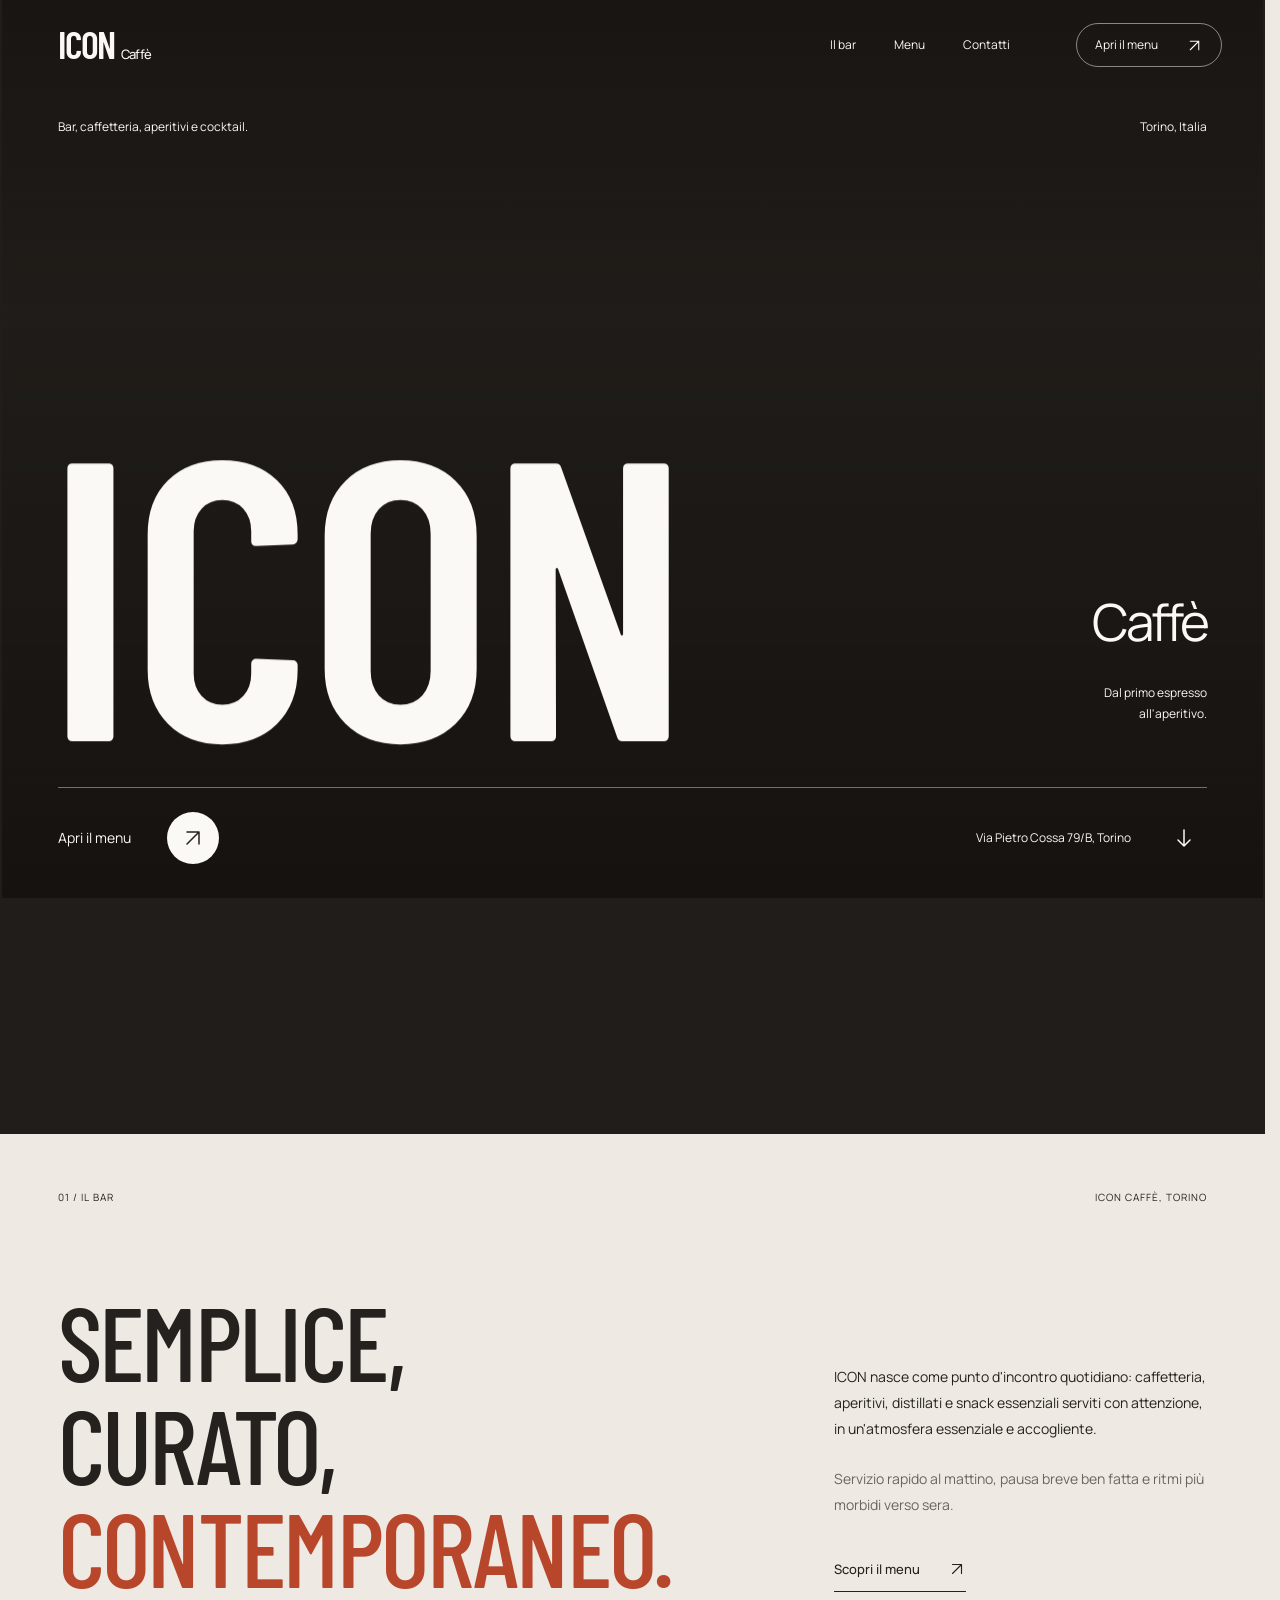
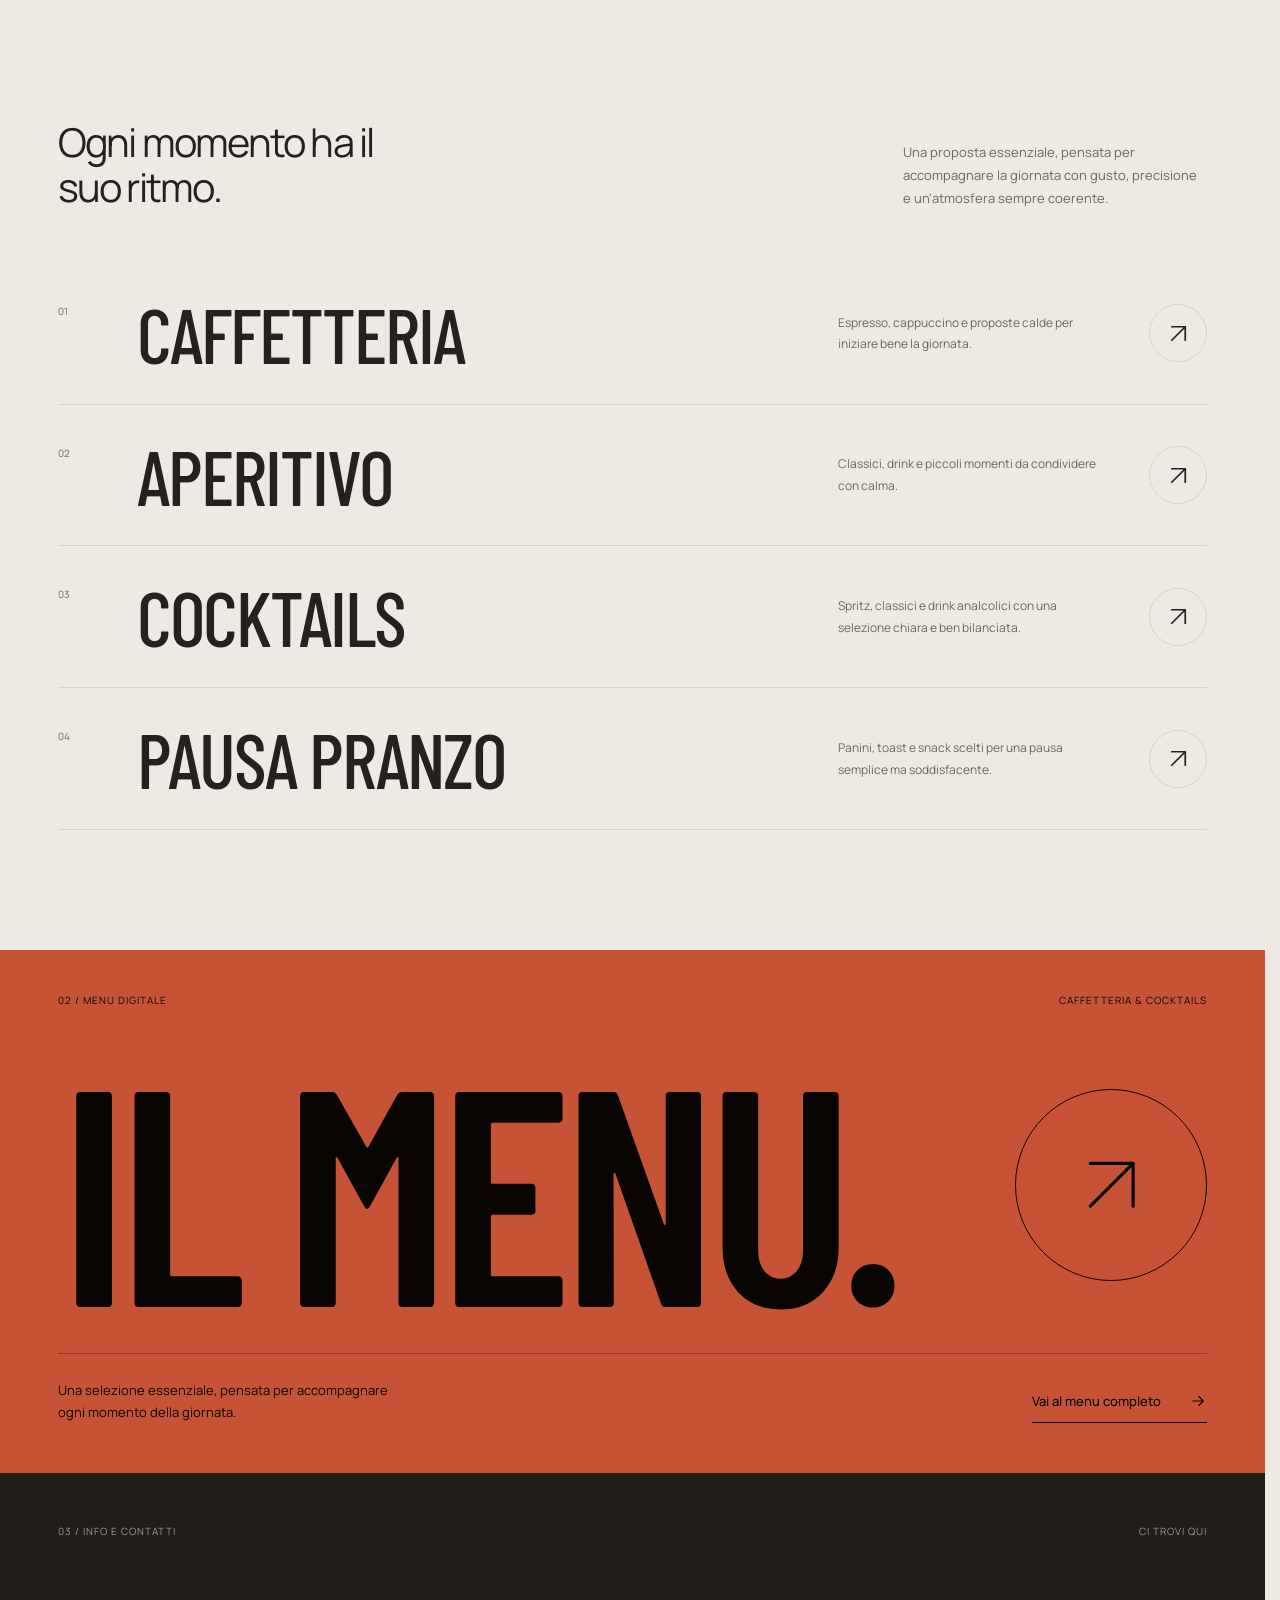
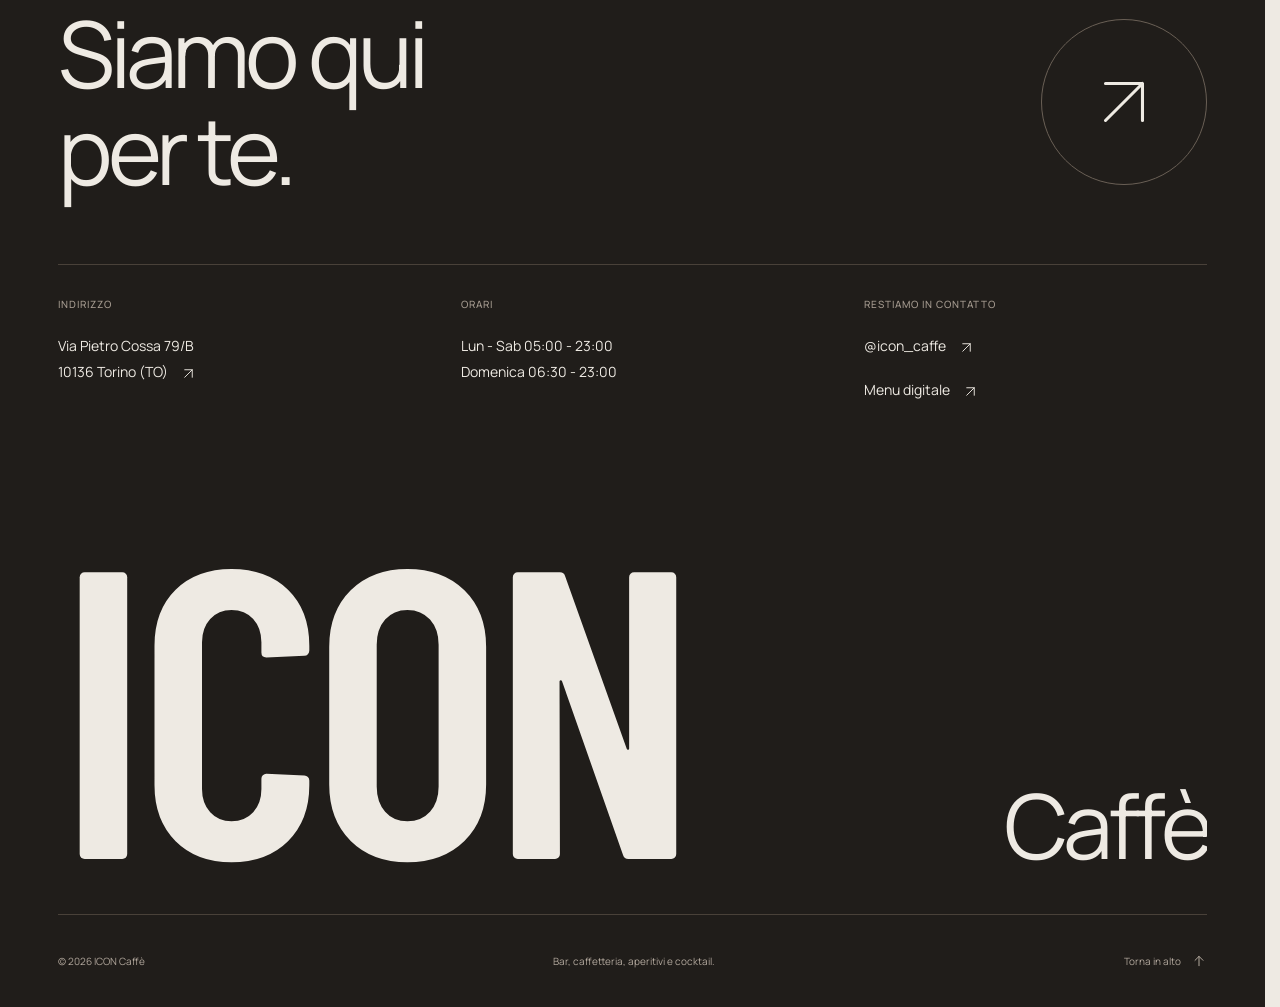
==== commit d2402bc2: "Refine editorial design and add Sir George teas, panna options and seasonal suggestions" ====
--- a/public/index.html
+++ b/public/index.html
@@ -30,15 +30,15 @@
     <link rel="preconnect" href="https://fonts.googleapis.com" />
     <link rel="preconnect" href="https://fonts.gstatic.com" crossorigin />
     <link
-      href="https://fonts.googleapis.com/css2?family=DM+Sans:wght@400;500;600&family=Outfit:wght@400;500;600;650;700&display=swap"
+      href="https://fonts.googleapis.com/css2?family=Barlow+Condensed:wght@500;600&family=Manrope:wght@400;500;600&display=swap"
       rel="stylesheet"
     />
-    <link rel="stylesheet" href="./styles.css?v=20261117" />
+    <link rel="stylesheet" href="./styles.css?v=20261117c" />
     <link rel="preload" as="image" href="/assets/bg.png" />
   </head>
   <body class="page page--home">
     <div id="app"></div>
     <noscript><p class="container menu-error">ICON Caffè · Via Pietro Cossa 79/B, Torino. Lun - Sab 05:00 - 23:00 · Domenica 06:30 - 23:00. Attiva JavaScript per consultare il sito e il menu.</p></noscript>
-    <script type="module" src="./site.js?v=20261117"></script>
+    <script type="module" src="./site.js?v=20261117c"></script>
   </body>
 </html>
--- a/public/styles.css
+++ b/public/styles.css
@@ -1,383 +1,447 @@
 :root {
-  --paper: #f7f8f3;
-  --surface: #ffffff;
-  --ink: #202b25;
-  --muted: #667068;
-  --accent: #314d3b;
-  --lime: #dfedb5;
-  --line: #dfe4da;
-  --display: "Outfit", sans-serif;
-  --sans: "DM Sans", sans-serif;
-  --gutter: clamp(20px, 4.5vw, 72px);
-  --header-height: 84px;
-  --ease: cubic-bezier(.22, 1, .36, 1);
-  --spring: cubic-bezier(.2, .9, .25, 1.15);
+  --paper: #eeeae3;
+  --surface: #faf9f6;
+  --ink: #24211e;
+  --muted: #6b655d;
+  --accent: #b8462b;
+  --copper: #c65335;
+  --line: #d8d2c9;
+  --night: #201d1a;
+  --sans: "Manrope", sans-serif;
+  --display: "Barlow Condensed", sans-serif;
+  --gutter: clamp(22px, 4.5vw, 80px);
+  --header-height: 90px;
+  --ease: cubic-bezier(.16, 1, .3, 1);
 }
 *, *::before, *::after { box-sizing: border-box; }
 html { scroll-behavior: smooth; scroll-padding-top: calc(var(--header-height) + 20px); scrollbar-gutter: stable; }
-body { margin: 0; background: var(--paper); color: var(--ink); font: 16px/1.65 var(--sans); -webkit-font-smoothing: antialiased; }
-::selection { background: var(--lime); color: var(--ink); }
+body { margin: 0; color: var(--ink); background: var(--paper); font: 15px/1.7 var(--sans); -webkit-font-smoothing: antialiased; }
+::selection { color: var(--surface); background: var(--accent); }
 a { color: inherit; text-decoration: none; }
-button, input { color: inherit; font: inherit; }
-button { cursor: pointer; border: 0; background: none; }
-input { border-radius: 0; }
+button, input { font: inherit; color: inherit; }
+button { border: 0; background: none; cursor: pointer; }
 a, button, input { -webkit-tap-highlight-color: transparent; }
-:focus-visible { outline: 2px solid var(--accent); outline-offset: 5px; }
+:focus-visible { outline: 2px solid currentColor; outline-offset: 6px; }
 img { display: block; max-width: 100%; }
-svg { display: block; width: 22px; height: 22px; fill: none; stroke: currentColor; stroke-width: 1.7; stroke-linecap: round; stroke-linejoin: round; flex-shrink: 0; }
+svg { display: block; width: 24px; height: 24px; fill: none; stroke: currentColor; stroke-width: 1.5; stroke-linecap: round; stroke-linejoin: round; flex-shrink: 0; }
 h1, h2, h3, p, figure { margin: 0; }
-h1, h2, h3 { font: 500 1em/1.12 var(--display); letter-spacing: -.045em; text-wrap: balance; }
+h1, h2, h3 { font: 600 1em/1 var(--display); letter-spacing: -.025em; }
 [hidden] { display: none !important; }
-.container { width: min(1360px, calc(100% - var(--gutter) * 2)); margin-inline: auto; }
-.sr-only { position: absolute; width: 1px; height: 1px; padding: 0; margin: -1px; overflow: hidden; clip-path: inset(50%); white-space: nowrap; border: 0; }
-.skip-link { position: fixed; z-index: 200; top: 12px; left: 20px; background: var(--ink); color: white; padding: 10px 18px; transform: translateY(-180%); }
-.skip-link:focus { transform: translateY(0); }
-.reading-progress { position: fixed; z-index: 100; top: 0; left: 0; height: 2px; width: 100%; background: var(--accent); transform-origin: left; transform: scaleX(0); pointer-events: none; }
-.site-header { position: sticky; top: 0; z-index: 30; height: var(--header-height); background: rgb(247 248 243 / .94); backdrop-filter: blur(18px); transition: box-shadow .3s; }
-.site-header.is-scrolled { box-shadow: 0 1px 0 var(--line); }
-.header-inner { display: flex; align-items: center; justify-content: space-between; height: 100%; gap: 28px; }
-.brand { display: inline-flex; min-height: 44px; align-items: center; flex-shrink: 0; }
-.wordmark { display: inline-flex; align-items: baseline; gap: 7px; font: 650 28px/1 var(--display); letter-spacing: -.055em; white-space: nowrap; }
-.wordmark i { font-size: .72em; font-style: normal; font-weight: 400; letter-spacing: -.04em; }
-.main-nav { display: flex; align-items: center; gap: 30px; }
-.main-nav a { font-size: 14px; padding: 12px 0; position: relative; }
-.main-nav a::after { content: ""; position: absolute; left: 0; right: 0; bottom: 7px; height: 2px; border-radius: 2px; background: var(--accent); transform: scaleX(0); transform-origin: right; transition: transform .4s var(--ease); }
+.container { width: min(1440px, calc(100% - var(--gutter) * 2)); margin-inline: auto; }
+.sr-only { position: absolute; width: 1px; height: 1px; overflow: hidden; clip-path: inset(50%); white-space: nowrap; }
+.skip-link { position: fixed; top: 10px; left: 20px; z-index: 200; background: var(--surface); color: var(--ink); padding: 12px 20px; transform: translateY(-160%); }
+.skip-link:focus { transform: none; }
+.reading-progress { position: fixed; z-index: 101; left: 0; top: 0; width: 100%; height: 2px; background: var(--copper); transform: scaleX(0); transform-origin: left; pointer-events: none; }
+.site-header { position: sticky; top: 0; z-index: 40; height: var(--header-height); background: var(--surface); transition: background .4s, border-color .4s; }
+.page--home .site-header { position: fixed; left: 0; right: 0; color: var(--surface); background: transparent; }
+.page--home .site-header.is-scrolled { background: rgb(32 29 26 / .96); backdrop-filter: blur(12px); }
+.page--menu .site-header { border-bottom: 1px solid transparent; }
+.page--menu .site-header.is-scrolled { border-color: var(--line); }
+.header-inner { height: 100%; display: flex; align-items: center; justify-content: space-between; gap: 30px; }
+.brand { display: inline-flex; align-items: center; min-height: 44px; flex-shrink: 0; }
+.wordmark { display: inline-flex; align-items: baseline; gap: 6px; font: 600 38px/.9 var(--display); letter-spacing: -.04em; }
+.wordmark i { font: 500 13px var(--sans); letter-spacing: -.04em; }
+.main-nav { display: flex; gap: 38px; margin-left: auto; margin-right: 36px; }
+.main-nav a { position: relative; display: block; font-size: 12px; padding-block: 14px; }
+.main-nav a::after { content: ""; position: absolute; bottom: 8px; left: 0; right: 0; height: 1px; background: currentColor; transform: scaleX(0); transform-origin: right; transition: transform .45s var(--ease); }
 .main-nav a:hover::after { transform: scaleX(1); transform-origin: left; }
-.header-cta { display: inline-flex; min-height: 44px; gap: 20px; padding: 10px 18px; align-items: center; background: var(--ink); color: white; border-radius: 12px; font-size: 13px; }
-.header-cta svg { width: 18px; height: 18px; transition: transform .4s var(--spring); }
-.header-cta:hover svg { transform: translate(2px, -2px); }
-.button { display: inline-flex; min-height: 58px; align-items: center; justify-content: space-between; gap: 36px; background: var(--ink); color: white; padding: 9px 10px 9px 23px; border-radius: 15px; font-size: 15px; font-weight: 500; transition: transform .4s var(--spring), background .3s; }
-.button > svg { width: 40px; height: 40px; padding: 10px; background: var(--lime); color: var(--ink); border-radius: 10px; transition: transform .45s var(--spring); }
-.button:hover { transform: translateY(-3px); background: var(--accent); }
-.button:hover > svg { transform: rotate(-35deg); }
-.button:active { transform: scale(.97); }
-.button--light { color: var(--ink); background: var(--lime); }
-.button--light:hover { color: var(--ink); background: #ebf4d4; }
-.button--light > svg { background: var(--ink); color: var(--lime); }
-.text-link { display: inline-flex; gap: 16px; align-items: center; min-height: 44px; font-size: 14px; font-weight: 500; text-decoration: underline; text-underline-offset: 6px; text-decoration-color: #9fa99f; text-decoration-thickness: 1px; }
-.text-link svg { width: 18px; transition: transform .45s var(--spring); }
-.text-link:hover svg { transform: translateX(5px); }
-.icon-button { display: inline-flex; width: 44px; height: 44px; align-items: center; justify-content: center; border-radius: 12px; flex-shrink: 0; }
-.icon-button:hover { background: #e9ede4; }
+.header-cta { display: inline-flex; align-items: center; gap: 28px; border: 1px solid rgb(250 249 246 / .5); border-radius: 100px; padding: 10px 18px; min-height: 44px; font-size: 12px; transition: background .3s, color .3s; }
+.header-cta svg { width: 17px; height: 17px; }
+.header-cta:hover { background: var(--surface); color: var(--ink); }
+.icon-button { display: inline-flex; align-items: center; justify-content: center; width: 44px; height: 44px; flex-shrink: 0; }
 .nav-toggle { display: none; flex-direction: column; gap: 6px; }
-.nav-toggle span { width: 22px; height: 2px; border-radius: 2px; background: currentColor; }
-.hero { padding: 32px 0 20px; overflow: clip; }
-.hero-grid { display: grid; grid-template-columns: 1fr 1fr; gap: 7%; align-items: center; }
-.hero-copy { padding: 26px 0; }
-.hero-title { font-size: clamp(84px, 9vw, 138px); font-weight: 600; line-height: .96; letter-spacing: -.075em; margin-left: -.045em; }
-.hero-title .line { display: block; overflow: hidden; padding: 0 .06em .12em; margin: 0 -.06em -.06em; }
-.hero-title .line > span { display: block; transform-origin: left bottom; animation: title-roll 1.1s var(--ease) both; }
-.hero-title .line:nth-child(2) > span { animation-delay: .1s; color: var(--accent); }
-.hero-subtitle { margin-top: 26px; max-width: 25ch; font: 400 clamp(20px, 2vw, 28px)/1.35 var(--display); letter-spacing: -.025em; }
-.hero-lead { margin-top: 20px; max-width: 42ch; font-size: 15px; line-height: 1.7; color: var(--muted); }
-.hero-actions { display: flex; flex-wrap: wrap; align-items: center; gap: 20px 28px; margin-top: 32px; }
-.hero-figure { position: relative; min-width: 0; padding: 10px 0; }
-.hero-photo { position: relative; height: clamp(460px, 42vw, 620px); overflow: hidden; border-radius: 28px; background: #654832; transform: perspective(1200px) rotateY(calc(var(--scene-progress, 0) * -3deg)); will-change: transform; animation: photo-unfold 1.3s var(--ease) both; }
-.hero-photo img { width: 100%; height: 100%; object-fit: cover; object-position: center 18%; transform: translateY(var(--parallax-y, 0px)) scale(var(--media-scale, 1.14)); will-change: transform; }
-.hero-figure figcaption { position: absolute; bottom: 27px; left: 18px; right: 18px; display: flex; align-items: center; justify-content: space-between; gap: 14px; padding: 14px 17px; border-radius: 14px; background: rgb(247 248 243 / .94); backdrop-filter: blur(10px); font-size: 12px; font-weight: 500; }
-.hero-figure figcaption svg { width: 18px; height: 18px; }
-.hero-location { display: flex; justify-content: space-between; width: 100%; align-items: center; gap: 14px; }
-.hero-bottom { display: flex; justify-content: space-between; align-items: center; gap: 20px; padding: 26px 0 8px; font-size: 12px; color: var(--muted); }
-.scroll-cue { display: inline-flex; align-items: center; gap: 12px; min-height: 44px; color: var(--ink); font-size: 12px; }
-.scroll-cue svg { animation: arrow-orbit 2.8s var(--ease) infinite; }
-.hero-bottom .scroll-cue svg { background: var(--lime); border-radius: 50%; padding: 10px; width: 42px; height: 42px; }
-.section { padding-block: clamp(72px, 7vw, 108px); }
-.section-label { color: var(--muted); font-size: 12px; font-weight: 500; margin-bottom: 22px; }
-.section-title { font-size: clamp(36px, 4.4vw, 64px); line-height: 1.12; letter-spacing: -.05em; }
-.section-body { color: var(--muted); line-height: 1.75; max-width: 52ch; font-size: 15px; }
-.about { border-top: 1px solid var(--line); }
-.about-layout { display: grid; grid-template-columns: 1fr 1fr; gap: 10%; }
-.about-copy .section-title { max-width: 14ch; }
-.about-copy .section-body { margin-top: 22px; }
-.about-copy .text-link { margin-top: 22px; }
-.about-services { padding-top: 5px; }
-.services-title { font-size: 22px; letter-spacing: -.03em; margin-bottom: 24px; max-width: 22ch; }
-.service-row { display: grid; grid-template-columns: 1fr 32px; align-items: center; gap: 8px 20px; position: relative; isolation: isolate; overflow: hidden; border-bottom: 1px solid var(--line); padding: 24px 16px; margin-inline: -16px; border-radius: 12px 12px 0 0; }
-.service-row::before { content: ""; position: absolute; inset: 0; z-index: -1; background: var(--lime); transform: translateY(103%); transition: transform .5s var(--ease); border-radius: inherit; }
-.service-row h3 { font-size: 26px; font-weight: 500; transition: transform .5s var(--ease); }
-.service-row p { font-size: 13px; color: var(--muted); max-width: 43ch; }
-.service-row svg { grid-column: 2; grid-row: 1 / 3; transition: transform .5s var(--spring); }
-.service-row:hover::before { transform: translateY(0); }
-.service-row:hover h3 { transform: translateX(5px); }
-.service-row:hover svg { transform: rotate(45deg); }
-.menu-preview { position: relative; overflow: clip; background: var(--ink); color: var(--paper); border-radius: 32px; width: calc(100% - 32px); margin-inline: auto; }
-.preview-layout { display: grid; grid-template-columns: 1fr 1fr; gap: 12%; position: relative; z-index: 1; }
-.menu-preview .section-label { color: #b2c4a8; }
-.menu-preview .section-title { font-size: clamp(45px, 5.8vw, 84px); max-width: 9ch; }
-.menu-preview .section-body { color: #c4ccc3; margin-top: 24px; max-width: 38ch; }
-.preview-intro .button { margin-top: 30px; }
-.preview-category + .preview-category { margin-top: 28px; }
-.preview-category-title { display: flex; align-items: center; justify-content: space-between; gap: 20px; padding-bottom: 12px; color: var(--lime); font: 500 19px var(--display); letter-spacing: -.02em; }
-.preview-category-title svg { width: 19px; transition: transform .4s var(--spring); }
-.preview-category-title:hover svg { transform: rotate(45deg); }
-.preview-item { display: grid; grid-template-columns: minmax(0, 1fr) auto; gap: 18px; border-bottom: 1px solid #455047; padding: 12px 0; font-size: 14px; }
-.preview-item strong { font-weight: 500; font-variant-numeric: tabular-nums; }
-.preview-orbit { position: absolute; width: 620px; height: 620px; left: -290px; bottom: -480px; border: 1px solid #64745d; border-radius: 50%; transform: translateY(var(--parallax-y, 0px)); pointer-events: none; }
-.preview-orbit::after { content: ""; position: absolute; inset: 35px; border: 1px solid #64745d; border-radius: 50%; }
-.info-layout { display: grid; grid-template-columns: .95fr 1.05fr; gap: 12%; }
-.info-copy .section-title { max-width: 10ch; }
-.info-copy .section-body { margin-top: 24px; max-width: 38ch; }
-.info-row { padding: 25px 0; border-bottom: 1px solid var(--line); }
-.info-row:first-child { padding-top: 0; }
-.info-label { display: block; color: var(--muted); font-size: 12px; margin-bottom: 10px; }
-.info-value { font-size: 16px; }
-.info-value p + p { margin-top: 3px; }
-.info-value .text-link { margin-top: 4px; font-size: 13px; }
-.info-value small { display: block; color: var(--muted); font-size: 12px; margin-top: 5px; }
-.cta { padding-block: 0 70px; }
-.cta-inner { border-top: 1px solid var(--line); padding-top: 50px; display: grid; grid-template-columns: 1.2fr 1fr; gap: 40px; align-items: center; }
-.cta .section-title { font-size: clamp(28px, 3vw, 44px); max-width: 19ch; }
-.cta p { font-size: 14px; color: var(--muted); margin-top: 18px; max-width: 52ch; }
-.cta-actions { display: flex; flex-wrap: wrap; justify-content: flex-end; align-items: center; gap: 18px 28px; }
-.site-footer { padding-block: 0 28px; }
-.footer-inner { padding-top: 26px; border-top: 1px solid var(--line); display: flex; flex-wrap: wrap; align-items: center; justify-content: space-between; gap: 24px; }
-.footer-brand { display: flex; align-items: center; gap: 14px; }
-.footer-brand img { width: 25px; height: 45px; }
-.footer-brand .wordmark { font-size: 24px; }
-.footer-brand small { display: block; margin-top: 7px; font-size: 11px; color: var(--muted); }
-.footer-links { display: flex; gap: 22px; font-size: 13px; }
-.footer-legal { font-size: 11px; color: var(--muted); }
-.back-top { position: fixed; right: 20px; bottom: max(20px, env(safe-area-inset-bottom)); z-index: 25; border: 1px solid var(--line); background: var(--surface); box-shadow: 0 5px 20px #202b2510; }
-.back-top svg { transform: rotate(180deg); width: 20px; }
-
-/* QR menu: search and category navigation remain within thumb reach. */
+.nav-toggle span { width: 24px; height: 1px; background: currentColor; }
+.text-link { display: inline-flex; align-items: center; gap: 28px; min-height: 44px; border-bottom: 1px solid currentColor; font-size: 13px; font-weight: 500; }
+.text-link svg { width: 18px; height: 18px; transition: transform .5s var(--ease); }
+.text-link:hover svg { transform: translate(4px, -4px); }
+
+/* The opening is one layered scene, not an animated stack of components. */
+.hero-scene { height: 126svh; min-height: 850px; background: var(--night); color: var(--surface); --hero-progress: 0; --hero-drift: 0px; }
+.hero-stage { position: sticky; top: 0; height: 100svh; min-height: 660px; overflow: clip; isolation: isolate; }
+.hero-media, .hero-shade { position: absolute; inset: 0; z-index: -2; }
+.hero-media { overflow: hidden; animation: aperture 1.7s var(--ease) both; }
+.hero-media img { width: 100%; height: 100%; object-fit: cover; object-position: 50% 40%; transform: translateY(var(--hero-drift)) scale(calc(1.06 + var(--hero-progress) * .04)); will-change: transform; }
+.hero-shade { z-index: -1; background: linear-gradient(180deg, rgb(15 12 9 / .42), rgb(15 12 9 / .02) 35%, rgb(15 12 9 / .6) 100%); }
+.hero-content { height: 100%; display: flex; flex-direction: column; padding-top: calc(var(--header-height) + 28px); padding-bottom: 36px; }
+.hero-intro { display: flex; justify-content: space-between; gap: 24px; font-size: 12px; line-height: 1.5; }
+.hero-intro p { max-width: 29ch; }
+.hero-intro > span { text-align: right; }
+.hero-lockup { margin-top: auto; padding-top: 40px; display: grid; grid-template-columns: 1fr 170px; align-items: end; transform: translateY(calc(var(--hero-progress) * -65px)); }
+.hero-title { display: flex; width: fit-content; font-size: clamp(180px, 31vw, 470px); line-height: .73; font-weight: 600; letter-spacing: -.02em; margin-left: -.035em; }
+.hero-letter { overflow: hidden; padding: .08em .005em .14em; margin-bottom: -.12em; perspective: 700px; }
+.hero-letter > span { display: block; transform-origin: center bottom; animation: letter-arrive 1.35s var(--ease) calc(.12s + var(--i) * .065s) both; }
+.hero-signature { display: flex; flex-direction: column; align-items: flex-end; gap: 36px; padding-bottom: 12px; }
+.hero-signature > span:first-child { font: 400 clamp(32px, 4vw, 64px)/1 var(--sans); letter-spacing: -.06em; }
+.hero-signature > span:last-child { font-size: 12px; text-align: right; }
+.hero-bottom { display: flex; align-items: center; justify-content: space-between; gap: 30px; margin-top: 46px; border-top: 1px solid rgb(250 249 246 / .4); padding-top: 24px; }
+.hero-menu { display: inline-flex; align-items: center; gap: 36px; font-size: 14px; transform: translate(var(--mx, 0px), var(--my, 0px)); transition: transform .35s var(--ease); }
+.arrow-disc { display: grid; place-items: center; width: 52px; height: 52px; border-radius: 50%; background: var(--surface); color: var(--ink); overflow: hidden; }
+.arrow-disc svg { transition: transform .6s var(--ease); }
+.hero-menu:hover .arrow-disc svg { transform: rotate(45deg); }
+.hero-address { margin-left: auto; font-size: 12px; }
+.scroll-cue { display: inline-flex; align-items: center; justify-content: center; width: 46px; height: 46px; overflow: hidden; }
+.scroll-cue svg { animation: scroll-arrow 2.6s var(--ease) infinite; }
+.hero-frame { position: absolute; inset: 0; pointer-events: none; border: solid var(--night); border-width: 0 calc(var(--hero-progress) * 3vw) calc(var(--hero-progress) * 3vw); }
+
+.section-meta { display: flex; justify-content: space-between; gap: 24px; font-size: 10px; text-transform: uppercase; letter-spacing: .1em; }
+.intro-section { position: relative; z-index: 2; background: var(--paper); padding: 55px 0 120px; }
+.intro-layout { display: grid; grid-template-columns: minmax(0, 1.8fr) minmax(0, 1fr); gap: 9%; align-items: end; margin-top: 85px; }
+.statement { font-size: clamp(68px, 8.2vw, 130px); line-height: .94; font-weight: 500; text-transform: uppercase; letter-spacing: -.025em; }
+.statement-line { display: block; overflow: hidden; padding-bottom: .12em; margin-bottom: -.08em; }
+.statement-line > span { display: block; transform: translateY(calc((1 - var(--entered, 1)) * 65px)); }
+.statement-line:nth-child(2) > span { transform: translateX(calc((1 - var(--entered, 1)) * 70px)); }
+.statement-line:nth-child(3) > span { transform: translateX(calc((1 - var(--entered, 1)) * -60px)); }
+.statement-line--accent { color: var(--accent); }
+.intro-copy { font-size: 14px; line-height: 1.85; padding-bottom: 8px; max-width: 42ch; }
+.intro-copy p + p { margin-top: 24px; color: var(--muted); }
+.intro-copy .text-link { margin-top: 30px; }
+.ritual-section { padding: 0 0 120px; }
+.ritual-heading { display: flex; align-items: flex-end; justify-content: space-between; gap: 50px; margin-bottom: 52px; }
+.ritual-heading h2 { font: 400 clamp(28px, 3.1vw, 46px)/1.15 var(--sans); letter-spacing: -.045em; max-width: 16ch; }
+.ritual-heading > p { font-size: 13px; line-height: 1.8; max-width: 38ch; color: var(--muted); }
+.ritual-row { position: relative; display: grid; grid-template-columns: 55px minmax(0, 1fr) 265px 80px; gap: 24px; align-items: center; padding: 32px 0; border-bottom: 1px solid var(--line); overflow: clip; }
+.ritual-row::before { content: ""; position: absolute; inset: 0; z-index: -1; background: var(--ink); transform: scaleY(0); transform-origin: bottom; transition: transform .6s var(--ease); }
+.ritual-index { align-self: start; padding-top: 8px; font-size: 10px; color: var(--muted); }
+.ritual-row h3 { font-size: clamp(45px, 6vw, 90px); text-transform: uppercase; font-weight: 500; overflow: hidden; padding-bottom: .08em; margin-bottom: -.08em; }
+.ritual-row h3 span { display: block; transform: translateX(calc((1 - var(--row-progress, 1)) * 65px)); transition: color .35s; }
+.ritual-row p { font-size: 12px; line-height: 1.8; color: var(--muted); }
+.ritual-arrow { display: grid; place-items: center; width: 58px; height: 58px; justify-self: end; border: 1px solid var(--line); border-radius: 50%; transition: transform .5s var(--ease), background .4s, color .4s; }
+.ritual-arrow svg { width: 27px; height: 27px; }
+@media (hover: hover) {
+  .ritual-row:hover h3 { color: var(--accent); }
+  .ritual-row:hover .ritual-arrow { transform: rotate(45deg); background: var(--ink); color: var(--surface); border-color: var(--ink); }
+}
+.menu-invitation { position: relative; background: var(--copper); color: #080503; padding: 42px 0 50px; overflow: clip; }
+.menu-portal { display: flex; align-items: center; justify-content: space-between; gap: 30px; padding-block: 45px 38px; }
+.portal-type { display: block; padding-bottom: .08em; margin-bottom: -.08em; font: 600 clamp(100px, 24vw, 360px)/.85 var(--display); text-transform: uppercase; letter-spacing: -.035em; }
+.portal-type > span { display: block; transform: translateX(calc(var(--flow, 0) * 55px)); }
+.portal-arrow { display: grid; place-items: center; width: clamp(80px, 15vw, 210px); aspect-ratio: 1; border: 1px solid currentColor; border-radius: 50%; flex-shrink: 0; transform: translate(var(--mx, 0px), var(--my, 0px)); transition: transform .35s var(--ease), background .45s, color .45s; }
+.portal-arrow svg { width: 45%; height: 45%; stroke-width: .9; transition: transform .65s var(--ease); }
+.menu-portal:hover .portal-arrow { background: var(--night); color: var(--paper); }
+.menu-portal:hover svg { transform: rotate(45deg); }
+.invitation-bottom { display: flex; align-items: flex-end; justify-content: space-between; gap: 40px; border-top: 1px solid rgb(32 29 26 / .35); padding-top: 25px; }
+.invitation-bottom > p { font-size: 13px; max-width: 43ch; }
+.invitation-bottom .text-link { flex-shrink: 0; }
+.contact-section { background: var(--night); color: var(--paper); padding: 50px 0 70px; }
+.contact-section .section-meta { color: #a49a8f; }
+.contact-heading { display: flex; align-items: center; justify-content: space-between; gap: 40px; padding-block: 65px; }
+.contact-heading h2 { font: 400 clamp(52px, 7.2vw, 110px)/1.05 var(--sans); letter-spacing: -.055em; }
+.contact-direction { display: grid; place-items: center; width: clamp(90px, 13vw, 180px); aspect-ratio: 1; border: 1px solid #6a6056; border-radius: 50%; transform: translate(var(--mx, 0px), var(--my, 0px)); transition: transform .4s var(--ease), background .4s; }
+.contact-direction svg { width: 45%; height: 45%; stroke-width: 1; }
+.contact-direction:hover { background: var(--copper); }
+.contact-grid { display: grid; grid-template-columns: 1fr 1fr 1fr; gap: 60px; border-top: 1px solid #494139; padding-top: 32px; }
+.contact-grid h3 { font: 500 10px var(--sans); letter-spacing: .1em; text-transform: uppercase; color: #a49a8f; margin-bottom: 22px; }
+.contact-grid p, .contact-grid a { font-size: 14px; line-height: 1.9; }
+.contact-grid a { display: block; width: fit-content; min-height: 44px; }
+.contact-grid a svg { display: inline-block; width: 15px; height: 15px; vertical-align: middle; margin-left: 10px; }
+.site-footer { background: var(--night); color: var(--paper); overflow: clip; }
+.footer-word { display: flex; align-items: baseline; justify-content: space-between; overflow: hidden; font: 600 clamp(140px, 32vw, 490px)/.9 var(--display); letter-spacing: -.03em; padding-block: 20px 35px; }
+.footer-word > span { transform: translateY(calc((1 - var(--entered, 1)) * 100px)); }
+.footer-word small { font: 400 clamp(38px, 7vw, 110px)/1 var(--sans); letter-spacing: -.06em; }
+.footer-bottom { display: flex; align-items: center; justify-content: space-between; gap: 30px; border-top: 1px solid #494139; padding-block: 24px; font-size: 10px; color: #b2a89d; }
+.footer-bottom a { display: inline-flex; align-items: center; gap: 10px; min-height: 44px; }
+.footer-bottom a svg { width: 16px; height: 16px; transform: rotate(-90deg); }
+
+/* Listino: a single reading column, with navigation separate from the list. */
 .page--menu { background: var(--surface); }
-.menu-page, .menu-footer { max-width: 1120px; }
-.page--menu .site-header { background: rgb(255 255 255 / .96); }
-.menu-header-nav { display: flex; align-items: center; gap: 28px; font-size: 13px; }
-.menu-home { display: inline-flex; gap: 10px; align-items: center; min-height: 44px; }
-.menu-home svg { width: 18px; }
-.menu-intro { position: relative; padding: 36px 0 38px; display: flex; justify-content: space-between; gap: 40px; align-items: center; border-bottom: 1px solid var(--line); }
-.menu-intro h1 { font-size: clamp(38px, 4.5vw, 64px); font-weight: 550; letter-spacing: -.055em; white-space: nowrap; transform: translateY(var(--parallax-y, 0px)); overflow: hidden; padding-bottom: .1em; margin-bottom: -.1em; }
-.menu-intro h1 > span { display: block; animation: title-roll .85s var(--ease) both; }
-.menu-intro-copy { display: flex; gap: 30px; align-items: center; }
-.menu-intro-copy > p { color: var(--muted); font-size: 14px; max-width: 38ch; }
-.menu-intro .scroll-cue { width: 50px; height: 50px; justify-content: center; border: 1px solid var(--line); border-radius: 50%; flex-shrink: 0; }
+.menu-header-nav { display: flex; align-items: center; gap: 30px; font-size: 12px; }
+.menu-home { display: inline-flex; align-items: center; gap: 12px; min-height: 44px; }
+.menu-home svg { width: 18px; height: 18px; }
+.menu-page, .menu-footer { max-width: 1100px; }
+.menu-intro { display: flex; align-items: center; justify-content: space-between; gap: 40px; padding: 25px 0 40px; border-bottom: 1px solid var(--line); }
+.menu-intro h1 { font-size: clamp(68px, 9vw, 124px); font-weight: 500; letter-spacing: -.035em; text-transform: uppercase; line-height: 1; }
+.menu-intro-copy { display: flex; align-items: center; gap: 30px; max-width: 38ch; }
+.menu-intro-copy p { color: var(--muted); font-size: 12px; line-height: 1.8; }
+.menu-intro .scroll-cue { flex-shrink: 0; border: 1px solid var(--line); border-radius: 50%; }
 .menu-intro .scroll-cue span { display: none; }
-.menu-layout { display: grid; grid-template-columns: 210px minmax(0, 1fr); gap: clamp(36px, 7vw, 100px); padding-top: 30px; align-items: start; }
-.menu-sidebar { position: sticky; top: calc(var(--header-height) + 28px); max-height: calc(100dvh - var(--header-height) - 60px); overflow-y: auto; scrollbar-width: thin; }
-.desktop-categories { display: grid; gap: 3px; }
-[data-category-list], .drink-filters { position: relative; isolation: isolate; }
-.nav-indicator { position: absolute; z-index: -1; top: 0; left: 0; background: var(--lime); border-radius: 10px; pointer-events: none; will-change: transform, width, height; }
-.category-button { min-height: 48px; padding: 12px 14px; text-align: left; font-size: 14px; font-weight: 500; border-radius: 10px; transition: color .25s; white-space: nowrap; }
-.category-button[aria-pressed="true"] { color: var(--ink); }
+.menu-layout { display: grid; grid-template-columns: 210px minmax(0, 1fr); gap: 90px; padding-top: 30px; padding-bottom: 50px; }
+.menu-sidebar { position: sticky; top: calc(var(--header-height) + 30px); align-self: start; }
+.desktop-categories { display: grid; gap: 2px; }
+.desktop-categories, .mobile-categories, .drink-filters, .tea-filters { position: relative; isolation: isolate; }
+.nav-indicator { position: absolute; pointer-events: none; top: 0; left: 0; z-index: -1; border-bottom: 2px solid var(--accent); }
+.desktop-categories .nav-indicator { border-bottom: 0; border-left: 2px solid var(--accent); }
+.category-button { min-height: 48px; padding: 12px 15px; font-size: 13px; font-weight: 500; text-align: left; white-space: nowrap; color: var(--muted); transition: color .3s; }
+.category-button[aria-pressed="true"] { color: var(--accent); }
 .desktop-categories .category-button { display: flex; align-items: center; justify-content: space-between; gap: 12px; }
-.category-button small { color: var(--muted); font-size: 11px; font-weight: 400; }
-.sidebar-note { font-size: 12px; color: var(--muted); line-height: 1.8; border-top: 1px solid var(--line); margin-top: 28px; padding: 22px 14px 0; }
+.category-button small { font-size: 10px; color: var(--muted); }
+.sidebar-note { margin: 25px 15px 0; padding-top: 24px; border-top: 1px solid var(--line); color: var(--muted); font-size: 11px; line-height: 1.9; }
 .menu-content { min-width: 0; }
-.menu-tools { position: sticky; top: var(--header-height); z-index: 20; padding: 0 0 14px; background: rgb(255 255 255 / .97); backdrop-filter: blur(16px); }
-.search { display: flex; align-items: center; gap: 12px; background: #f3f5ef; border: 1px solid transparent; border-radius: 14px; padding: 0 15px; min-height: 52px; transition: border-color .25s, box-shadow .25s; }
-.search > svg { width: 21px; color: var(--muted); }
-.search input { flex: 1; min-width: 0; width: 100%; border: 0; outline: 0; background: transparent; min-height: 50px; padding: 8px 0; font-size: 16px; -webkit-appearance: none; appearance: none; }
-.search input::placeholder { color: #707a70; opacity: 1; }
+.menu-tools { position: sticky; top: var(--header-height); z-index: 25; background: var(--surface); padding-bottom: 12px; }
+.search { display: flex; align-items: center; gap: 12px; border-bottom: 1px solid var(--line); min-height: 50px; transition: border-color .3s; }
+.search:focus-within { border-color: var(--accent); }
+.search > svg { width: 19px; height: 19px; color: var(--muted); }
+.search input { min-width: 0; flex: 1; width: 100%; padding: 12px 0; font-size: 16px; background: transparent; border: 0; border-radius: 0; outline: 0; min-height: 48px; -webkit-appearance: none; appearance: none; }
+.search input::placeholder { color: var(--muted); opacity: 1; font-size: 14px; }
 .search input::-webkit-search-cancel-button { display: none; }
-.search:focus-within { border-color: #aab99a; box-shadow: 0 0 0 3px #dfedb54d; }
-.search .icon-button { margin-right: -10px; }
-.search .icon-button svg { width: 18px; }
+.search .icon-button svg { width: 18px; height: 18px; }
 .mobile-category-bar { display: none; }
-.results-meta { display: flex; align-items: center; justify-content: space-between; gap: 16px; min-height: 34px; color: var(--muted); font-size: 11px; }
-.reset-button { min-height: 44px; font-size: 12px; color: var(--accent); text-decoration: underline; text-underline-offset: 4px; padding: 0; }
-.menu-results { scroll-margin-top: calc(var(--header-height) + 148px); overflow-anchor: none; overflow-x: clip; }
-.menu-section { margin-bottom: 42px; }
-.menu-section-head { display: flex; align-items: center; justify-content: space-between; gap: 16px; margin: 12px 0 8px; padding-bottom: 12px; }
-.menu-section-head h2 { font-size: 30px; font-weight: 550; letter-spacing: -.04em; }
-.section-count { color: var(--muted); font-size: 11px; white-space: nowrap; }
+.results-meta { display: flex; justify-content: space-between; align-items: center; gap: 20px; min-height: 40px; font-size: 10px; color: var(--muted); }
+.reset-button { min-height: 44px; font-size: 11px; text-decoration: underline; text-underline-offset: 4px; padding: 0; }
+.menu-results { scroll-margin-top: calc(var(--header-height) + 140px); overflow-anchor: none; overflow-x: clip; }
+.menu-section { margin-bottom: 45px; }
+.menu-section-head { display: flex; align-items: baseline; justify-content: space-between; gap: 18px; padding-block: 12px 18px; border-bottom: 1px solid var(--ink); }
+.menu-section-head h2 { font-size: 40px; font-weight: 500; text-transform: uppercase; }
+.section-count { font-size: 10px; color: var(--muted); white-space: nowrap; }
 .item-list { list-style: none; margin: 0; padding: 0; }
-.menu-item { display: grid; grid-template-columns: minmax(0, 1fr) auto; align-items: baseline; gap: 18px; padding: 19px 0; border-bottom: 1px solid #e9ece5; transform-origin: center top; }
-.item-name { font-size: 16px; font-weight: 500; line-height: 1.45; }
-.item-desc { margin-top: 7px; color: var(--muted); font-size: 13px; line-height: 1.6; max-width: 55ch; }
-.item-price { text-align: right; font-size: 15px; line-height: 1.5; font-weight: 500; white-space: nowrap; font-variant-numeric: tabular-nums; letter-spacing: -.02em; }
-.item-note { margin-top: 15px; font-size: 12px; color: var(--muted); }
-.menu-group + .menu-group { margin-top: 28px; }
-.group-heading { display: flex; gap: 10px; align-items: center; padding: 16px 0 6px; font: 500 12px var(--sans); color: var(--accent); letter-spacing: 0; }
-.group-heading::before { content: ""; width: 6px; height: 6px; border-radius: 50%; background: currentColor; }
-.menu-group[data-group="Mocktails"] .group-heading { color: #53743d; }
-.drink-filters { display: flex; width: fit-content; gap: 3px; margin: 6px 0 16px; }
-.drink-filters button { position: relative; min-height: 44px; padding: 9px 14px; border-radius: 10px; font-size: 13px; font-weight: 500; color: var(--muted); }
-.drink-filters button[aria-pressed="true"] { color: var(--ink); }
-.empty-state { padding: 40px 0 70px; text-align: center; }
-.empty-state h2 { font-size: 28px; }
-.empty-state p { font-size: 14px; color: var(--muted); margin: 16px 0 20px; }
-.empty-state .text-link { margin-inline: auto; }
-.menu-footer { border-top: 1px solid var(--line); padding-block: 30px max(32px, env(safe-area-inset-bottom)); display: flex; justify-content: space-between; align-items: flex-start; gap: 35px; font-size: 12px; color: var(--muted); }
-.menu-footer p + p { margin-top: 5px; }
-.menu-footer .text-link { font-size: 12px; }
-.menu-footer .footer-location { max-width: 32ch; text-align: right; }
-.menu-error { max-width: 600px; margin: 60px auto; padding: 24px; }
-
-/* Native dialogs keep keyboard focus contained; the handle supports a downward drag. */
+.menu-item { display: grid; grid-template-columns: minmax(0, 1fr) auto; align-items: baseline; gap: 24px; padding-block: 21px; border-bottom: 1px solid var(--line); }
+.item-name { font-size: 15px; line-height: 1.5; font-weight: 500; }
+.item-price { text-align: right; font-size: 14px; line-height: 1.5; font-weight: 500; white-space: nowrap; font-variant-numeric: tabular-nums; }
+.item-desc { font-size: 12px; line-height: 1.75; color: var(--muted); max-width: 52ch; margin-top: 5px; }
+.item-note { font-size: 12px; color: var(--muted); margin-top: 16px; }
+.menu-group + .menu-group { margin-top: 32px; }
+.menu-group[hidden] + .menu-group { margin-top: 0; }
+.group-heading { display: flex; align-items: center; gap: 10px; color: var(--accent); font: 500 10px/1.6 var(--sans); text-transform: uppercase; letter-spacing: .1em; margin-top: 20px; }
+.group-heading::before { content: ""; width: 5px; height: 5px; border-radius: 50%; background: currentColor; }
+.drink-filters, .tea-filters { display: flex; width: fit-content; max-width: 100%; overflow-x: auto; scrollbar-width: none; margin: 4px 0 12px; gap: 16px; }
+.drink-filters button, .tea-filters button { min-height: 44px; flex-shrink: 0; padding: 10px 0; font-size: 12px; color: var(--muted); }
+.drink-filters button[aria-pressed="true"], .tea-filters button[aria-pressed="true"] { color: var(--accent); }
+.tea-brand { padding: 20px 0 5px; font-size: 13px; font-weight: 600; }
+.tea-brand span { display: block; margin-top: 5px; color: var(--muted); font-weight: 400; font-size: 12px; }
+.tea-item { grid-template-columns: 76px minmax(0, 1fr) auto; column-gap: 18px; align-items: start; min-height: 155px; }
+.tea-item .item-copy { grid-column: 2 / -1; grid-row: 1; align-self: start; }
+.tea-item .item-name { padding-right: 65px; }
+.tea-item .item-price { grid-column: 3; grid-row: 1; align-self: start; }
+.tea-photo { grid-column: 1; grid-row: 1; height: 120px; position: relative; overflow: hidden; align-self: center; }
+.tea-photo img { position: absolute; height: 128px; width: 128px; max-width: none; left: 50%; transform: translateX(-50%); object-fit: contain; mix-blend-mode: multiply; transition: transform .6s var(--ease); }
+@media (hover: hover) { .tea-item:hover .tea-photo img { transform: translateX(-50%) rotate(-4deg) scale(1.04); } }
+.tea-ingredients { margin-top: 12px; color: var(--muted); font-size: 12px; line-height: 1.75; max-width: 56ch; }
+.tea-ingredients > span { display: block; margin-bottom: 3px; font-size: 9px; letter-spacing: .06em; text-transform: uppercase; }
+.tea-discover { display: inline-flex; gap: 6px; align-items: center; min-height: 44px; font-size: 11px; color: var(--accent); text-underline-offset: 4px; }
+.tea-discover:hover { text-decoration: underline; }
+.preparation-options { grid-column: 1 / -1; display: flex; flex-wrap: wrap; gap: 18px; margin-top: -10px; }
+.preparation-options button { display: flex; align-items: center; gap: 6px; min-height: 44px; padding: 5px 0; color: var(--muted); font-size: 11px; border-bottom: 1px solid transparent; transition: color .25s, border-color .25s; }
+.preparation-options button::before { content: ""; width: 10px; height: 10px; border: 1px solid currentColor; border-radius: 50%; margin-right: 2px; box-shadow: inset 0 0 0 2px var(--surface); transition: background-color .25s; }
+.preparation-options button[aria-pressed="true"] { color: var(--accent); border-color: var(--accent); }
+.preparation-options button[aria-pressed="true"]::before { background: var(--accent); }
+.preparation-options button span { font-variant-numeric: tabular-nums; }
+.seasonal-proposal { position: relative; display: flex; align-items: center; gap: 20px; margin: 0 0 25px; padding: 23px 28px; color: var(--ink); background: #eee8de; border-left: 2px solid #b08b6c; }
+.seasonal-proposal[data-season="warm"] { background: #e7eae2; border-color: #7c896d; }
+.proposal-copy { flex: 1; min-width: 0; position: relative; z-index: 1; }
+.proposal-eyebrow { font-size: 9px; letter-spacing: .12em; text-transform: uppercase; color: var(--muted); margin-bottom: 8px; }
+.seasonal-proposal h2 { font-family: var(--sans); font-size: 17px; line-height: 1.4; font-weight: 500; letter-spacing: -.025em; }
+.proposal-description { color: var(--muted); font-size: 11px; line-height: 1.7; margin-top: 6px; max-width: 40ch; }
+.proposal-links { display: flex; flex-wrap: wrap; column-gap: 22px; margin-top: 10px; }
+.proposal-links a { display: inline-flex; align-items: center; gap: 8px; min-height: 44px; font-size: 11px; font-weight: 600; text-underline-offset: 5px; }
+.proposal-links a:hover { text-decoration: underline; }
+.proposal-links svg { width: 14px; height: 14px; transition: transform .4s var(--ease); }
+.proposal-links a:hover svg { transform: translateX(4px); }
+.proposal-art { width: 70px; height: 90px; flex-shrink: 0; margin: 15px 10px 0 0; stroke-width: 1; color: #8b6951; }
+.seasonal-proposal[data-season="warm"] .proposal-art { color: #5c6c53; }
+.proposal-close { position: absolute; top: 0; right: 0; z-index: 2; color: var(--muted); }
+.proposal-close svg { width: 13px; height: 13px; }
+.steam { stroke-dasharray: 38; animation: tea-steam 4s linear infinite; }
+.steam-two { animation-delay: -2s; }
+@keyframes tea-steam { from { stroke-dashoffset: 76; } to { stroke-dashoffset: 0; } }
+.empty-state { padding: 45px 0 70px; }
+.empty-state h2 { font-size: 40px; text-transform: uppercase; }
+.empty-state p { font-size: 13px; color: var(--muted); margin-block: 15px 20px; }
+.menu-footer { border-top: 1px solid var(--line); padding-block: 30px max(36px, env(safe-area-inset-bottom)); display: flex; justify-content: space-between; gap: 40px; font-size: 11px; color: var(--muted); }
+.menu-footer .text-link { font-size: 11px; margin-top: 10px; }
+.menu-footer .footer-location { text-align: right; max-width: 37ch; }
+.back-top { position: fixed; right: 20px; bottom: max(20px, env(safe-area-inset-bottom)); z-index: 26; background: var(--ink); color: var(--surface); border-radius: 50%; }
+.back-top svg { transform: rotate(180deg); width: 18px; height: 18px; }
+.menu-error { padding: 30px; }
+
 .dialog-open { overflow: hidden; }
-.sheet { border: 0; color: var(--ink); background: white; width: min(480px, 100%); max-width: 100%; max-height: min(88dvh, 760px); margin: auto auto 0; padding: 12px 24px max(24px, env(safe-area-inset-bottom)); overflow-y: auto; overscroll-behavior: contain; border-radius: 24px 24px 0 0; }
-.sheet::backdrop { background: rgb(20 30 22 / .32); backdrop-filter: blur(6px); }
-.sheet-handle { display: block; position: relative; width: 100%; height: 24px; touch-action: none; cursor: grab; }
-.sheet-handle::after { content: ""; position: absolute; width: 34px; height: 4px; top: 7px; left: calc(50% - 17px); background: #cbd2c5; border-radius: 4px; }
-.sheet-header { display: flex; align-items: center; justify-content: space-between; gap: 20px; margin: 8px 0 16px; }
-.sheet-header h2 { font-size: 26px; }
-.sheet-header .icon-button { background: #f3f5ef; }
-.sheet-categories { display: grid; gap: 3px; }
-.sheet-category { display: flex; align-items: center; justify-content: space-between; gap: 14px; min-height: 49px; padding: 10px 13px; border-radius: 11px; text-align: left; font-size: 15px; }
-.sheet-category small { color: var(--muted); font-size: 12px; }
-.sheet-category[aria-pressed="true"] { background: var(--lime); font-weight: 500; }
+.sheet { border: 0; color: var(--ink); background: var(--surface); width: min(520px, 100%); max-width: 100%; max-height: min(92dvh, 800px); padding: 10px 28px max(28px, env(safe-area-inset-bottom)); margin: auto auto 0; overflow-y: auto; overscroll-behavior: contain; border-radius: 16px 16px 0 0; }
+.sheet::backdrop { background: rgb(21 17 13 / .6); backdrop-filter: blur(5px); }
+.sheet-handle { display: block; height: 24px; position: relative; cursor: grab; touch-action: none; }
+.sheet-handle::after { content: ""; position: absolute; top: 7px; left: calc(50% - 17px); width: 34px; height: 3px; background: var(--line); border-radius: 2px; }
+.sheet-header { display: flex; justify-content: space-between; align-items: center; gap: 24px; margin: 12px 0 22px; }
+.sheet-header h2 { font-size: 36px; text-transform: uppercase; }
+.sheet-categories { display: grid; }
+.sheet-category { display: flex; align-items: center; justify-content: space-between; gap: 15px; min-height: 52px; padding: 10px 0; border-bottom: 1px solid var(--line); text-align: left; font-size: 16px; }
+.sheet-category small { color: var(--muted); font-size: 11px; }
+.sheet-category[aria-pressed="true"] { color: var(--accent); }
+.sheet-category[aria-pressed="true"] span::before { content: ""; display: inline-block; width: 6px; height: 6px; border-radius: 50%; margin: 0 10px 2px 0; background: currentColor; }
+.navigation-sheet { color: var(--paper); background: var(--night); }
+.navigation-sheet .sheet-handle::after { background: #6a6056; }
 .sheet-nav { display: grid; }
-.sheet-nav a { display: flex; justify-content: space-between; align-items: center; min-height: 60px; font: 500 24px var(--display); border-bottom: 1px solid var(--line); }
-.sheet-contact { color: var(--muted); font-size: 12px; margin-top: 28px; }
-.sheet-contact p + p { margin-top: 8px; }
-.motion-toggle { margin-top: 18px; font-size: 11px; color: var(--muted); }
-
-/* Spatial motion: masked typography, image depth, and moving list positions. */
-.will-reveal { transform: translateY(28px); }
-.will-reveal.is-visible { animation: content-unfold .85s var(--ease) var(--delay, 0ms) both; }
-.ink-word { color: var(--ink); background: linear-gradient(90deg, var(--ink) var(--word-fill, 0%), #acb5a7 var(--word-fill, 0%)); background-clip: text; -webkit-background-clip: text; -webkit-text-fill-color: transparent; }
-.ink-title { isolation: isolate; }
-@keyframes title-roll { from { transform: translateY(112%) rotate(4deg); } to { transform: translateY(0) rotate(0); } }
-@keyframes content-unfold { from { clip-path: inset(0 0 100% 0); transform: translateY(28px); } to { clip-path: inset(-5% -5% -5% -5%); transform: translateY(0); } }
-@keyframes photo-unfold { from { clip-path: inset(10% 4% 12% 4% round 80px); } to { clip-path: inset(0 round 28px); } }
-@keyframes arrow-orbit { 0%, 100% { transform: translateY(-2px); } 48% { transform: translateY(4px); } 65% { transform: translateY(1px); } }
-@media (hover: none) {
-  .button:hover { transform: none; }
-  .service-row:hover::before { transform: translateY(103%); }
-}
+.sheet-nav a { display: flex; align-items: center; gap: 20px; padding-block: 10px; border-bottom: 1px solid #494139; font: 500 46px/1.1 var(--display); text-transform: uppercase; }
+.sheet-nav small { font: 400 10px var(--sans); color: #a49a8f; align-self: start; margin-top: 9px; }
+.sheet-nav svg { margin-left: auto; }
+.sheet-contact { margin-top: 28px; font-size: 11px; line-height: 1.9; color: #b2a89d; }
+
+@view-transition { navigation: auto; }
+::view-transition-old(root) { animation: page-recede .65s var(--ease) both; }
+::view-transition-new(root) { animation: page-curtain .65s var(--ease) both; mix-blend-mode: normal; }
+@keyframes page-recede { to { transform: translateY(-7%); } }
+@keyframes page-curtain { from { clip-path: inset(100% 0 0); transform: translateY(5%); } to { clip-path: inset(0); transform: translateY(0); } }
+@keyframes aperture { from { clip-path: inset(10% 12% 10% 12%); } to { clip-path: inset(0); } }
+@keyframes letter-arrive { from { transform: translateY(110%) rotateX(35deg); } to { transform: translateY(0) rotateX(0); } }
+@keyframes scroll-arrow { 0%, 100% { transform: translateY(-3px); } 50% { transform: translateY(5px); } }
+
 @media (max-width: 1099px) {
-  .main-nav { gap: 20px; }
-  .hero-grid { gap: 5%; }
-  .hero-title { font-size: 10vw; }
-  .hero-photo { height: 540px; }
-  .hero-actions { gap: 18px; }
-  .menu-layout { grid-template-columns: 190px minmax(0, 1fr); gap: 40px; }
-  .about-layout, .info-layout { gap: 8%; }
-  .preview-layout { gap: 8%; }
+  .intro-layout { gap: 6%; grid-template-columns: 1.55fr 1fr; }
+  .statement { font-size: 8.2vw; }
+  .ritual-row { grid-template-columns: 35px minmax(0, 1fr) 200px 55px; gap: 18px; }
+  .ritual-arrow { width: 50px; height: 50px; }
+  .menu-layout { gap: 50px; grid-template-columns: 190px minmax(0, 1fr); }
+  .contact-grid { gap: 30px; }
 }
 @media (max-width: 799px) {
-  :root { --header-height: 70px; }
+  :root { --header-height: 74px; }
   html { scrollbar-gutter: auto; }
-  .wordmark { font-size: 26px; }
+  .wordmark { font-size: 34px; }
+  .wordmark i { font-size: 12px; }
   .main-nav { display: none; }
   .header-inner { gap: 12px; }
-  .header-cta { margin-left: auto; min-height: 42px; font-size: 12px; padding-inline: 14px; gap: 12px; }
-  .nav-toggle { display: inline-flex; }
-  .hero { padding-top: 18px; }
-  .hero-title { font-size: 11vw; }
-  .hero-photo { height: 470px; }
-  .hero-subtitle { font-size: 23px; }
-  .hero-lead { font-size: 14px; }
-  .button { gap: 20px; font-size: 14px; padding-left: 18px; }
-  .hero-actions { flex-direction: column; align-items: flex-start; gap: 16px; }
-  .about-layout { grid-template-columns: 1fr; gap: 48px; }
-  .about-copy .section-title { max-width: 17ch; }
-  .about-services { padding: 0; }
-  .info-layout { gap: 6%; }
-  .cta-inner { grid-template-columns: 1fr; gap: 28px; }
-  .cta-actions { justify-content: flex-start; }
+  .header-cta { margin-left: auto; min-height: 40px; padding: 8px 14px; gap: 16px; font-size: 11px; }
+  .nav-toggle { display: inline-flex; margin-right: -8px; }
+  .hero-scene { min-height: calc(660px + 18svh); height: 118svh; }
+  .hero-stage { min-height: 660px; }
+  .hero-title { font-size: 35vw; }
+  .hero-lockup { grid-template-columns: 1fr 95px; }
+  .hero-signature > span:last-child { font-size: 10px; }
+  .hero-signature { gap: 20px; }
+  .hero-content { padding-bottom: 30px; }
+  .hero-bottom { gap: 24px; margin-top: 32px; }
+  .hero-address { max-width: 23ch; font-size: 10px; }
+  .hero-menu { gap: 18px; font-size: 12px; }
+  .intro-section { padding-block: 35px 80px; }
+  .intro-layout { grid-template-columns: 1fr; gap: 36px; margin-top: 60px; }
+  .statement { font-size: 12.5vw; }
+  .intro-copy { max-width: 55ch; font-size: 14px; margin-left: 25%; }
+  .ritual-section { padding-bottom: 85px; }
+  .ritual-heading { margin-bottom: 35px; gap: 30px; }
+  .ritual-heading > p { max-width: 29ch; }
+  .ritual-row { grid-template-columns: 30px minmax(0, 1fr) 48px; gap: 12px; padding-block: 24px; }
+  .ritual-row h3 { font-size: 7vw; }
+  .ritual-row p { grid-column: 2; max-width: 38ch; }
+  .ritual-arrow { grid-row: 1 / 3; grid-column: 3; width: 44px; height: 44px; }
+  .portal-type { font-size: 23vw; }
+  .contact-grid { grid-template-columns: 1fr 1fr; gap: 35px; }
+  .contact-grid > div:last-child { grid-column: 1 / -1; }
+  .contact-grid > div:last-child a { display: inline-flex; align-items: center; margin-right: 25px; }
+  .footer-bottom > span:nth-child(2) { display: none; }
   .menu-header-nav > a:not(.menu-home) { display: none; }
-  .menu-intro { padding: 22px 0 24px; border: 0; align-items: start; gap: 16px; }
-  .menu-intro h1 { font-size: 36px; }
-  .menu-intro-copy > p { display: none; }
-  .menu-intro .scroll-cue { width: 40px; height: 40px; min-height: 40px; border: 0; background: #f3f5ef; }
+  .menu-intro { padding: 20px 0 25px; border: 0; gap: 20px; }
+  .menu-intro h1 { font-size: 64px; }
+  .menu-intro-copy p { display: none; }
   .menu-layout { display: block; padding-top: 0; }
   .menu-sidebar { display: none; }
-  .menu-tools { margin-inline: calc(-1 * var(--gutter)); padding: 5px var(--gutter) 0; }
+  .menu-tools { margin-inline: calc(-1 * var(--gutter)); padding: 0 var(--gutter); }
   .search, .search input { min-height: 48px; }
-  .search { border-radius: 12px; padding-left: 14px; }
-  .mobile-category-bar { display: flex; align-items: center; gap: 8px; padding: 12px 0 10px; border-bottom: 1px solid var(--line); }
-  .mobile-categories { display: flex; min-width: 0; flex: 1; gap: 3px; overflow-x: auto; overscroll-behavior-x: contain; scrollbar-width: none; scroll-behavior: smooth; }
+  .mobile-category-bar { display: flex; align-items: center; gap: 12px; border-bottom: 1px solid var(--line); }
+  .mobile-categories { display: flex; min-width: 0; flex: 1; gap: 22px; overflow-x: auto; overscroll-behavior-x: contain; scrollbar-width: none; }
   .mobile-categories::-webkit-scrollbar { display: none; }
-  .mobile-categories .category-button { min-width: 44px; min-height: 44px; padding: 10px 14px; flex-shrink: 0; font-size: 13px; }
-  .category-picker { position: relative; border: 1px solid var(--line); background: white; }
-  .category-picker::before { content: ""; pointer-events: none; position: absolute; right: calc(100% + 1px); top: 0; bottom: 0; width: 12px; background: linear-gradient(90deg, transparent, white); }
-  .category-picker svg { width: 18px; height: 18px; }
-  .results-meta { min-height: 32px; font-size: 10px; }
-  .reset-button { font-size: 11px; min-height: 44px; }
-  .menu-section-head { margin: 9px 0 6px; padding-bottom: 10px; }
-  .menu-section-head h2 { font-size: 26px; }
-  .section-count { font-size: 10px; }
-  .menu-item { padding: 18px 0; gap: 14px; }
+  .mobile-categories .category-button { flex-shrink: 0; padding: 12px 0; min-height: 52px; font-size: 12px; }
+  .category-picker { width: 44px; position: relative; margin-right: -9px; }
+  .category-picker::before { content: ""; position: absolute; right: 100%; width: 14px; top: 0; bottom: 0; background: linear-gradient(90deg, transparent, var(--surface)); pointer-events: none; }
+  .category-picker svg { width: 19px; height: 19px; }
+  .menu-section-head h2 { font-size: 35px; }
+  .menu-section-head { padding-block: 8px 15px; }
+  .menu-item { gap: 16px; padding-block: 18px; }
   .item-name { font-size: 16px; }
+  .item-desc { font-size: 13px; }
   .item-price { font-size: 14px; }
-  .item-desc { font-size: 13px; line-height: 1.65; margin-top: 6px; }
-  .menu-section { margin-bottom: 36px; }
-  .drink-filters { margin-block: 4px 8px; }
-  .drink-filters button { font-size: 12px; padding-inline: 13px; }
-  .menu-footer { font-size: 11px; }
+  .menu-section { margin-bottom: 35px; }
+  .seasonal-proposal { padding: 20px 18px 12px; margin-bottom: 16px; gap: 12px; }
+  .seasonal-proposal h2 { font-size: 17px; max-width: 22ch; padding-right: 12px; }
+  .proposal-description { display: none; }
+  .proposal-art { width: 42px; height: 65px; margin: 12px 8px 0 0; }
+  .proposal-links { column-gap: 18px; margin-top: 5px; }
+  .proposal-links a { font-size: 10px; gap: 5px; }
+  .tea-item { column-gap: 14px; grid-template-columns: 64px minmax(0, 1fr) auto; }
+  .tea-item .item-copy { align-self: start; }
+  .tea-item .item-name { padding-right: 57px; font-size: 15px; }
+  .tea-ingredients { font-size: 12px; }
 }
 @media (max-width: 599px) {
-  .hero-grid { grid-template-columns: 1fr; gap: 26px; }
-  .hero-copy { padding: 10px 0 0; }
-  .hero-title { display: flex; flex-wrap: wrap; gap: .18em; font-size: clamp(48px, 13.5vw, 74px); letter-spacing: -.065em; line-height: 1.05; }
-  .hero-subtitle { margin-top: 18px; font-size: 24px; max-width: 24ch; }
-  .hero-lead { font-size: 14px; margin-top: 14px; max-width: 44ch; }
-  .hero-actions { flex-direction: row; align-items: center; margin-top: 24px; gap: 20px; }
-  .hero-actions .text-link { font-size: 12px; }
-  .button { min-height: 52px; gap: 20px; padding: 7px 7px 7px 17px; font-size: 13px; border-radius: 13px; }
-  .button > svg { width: 38px; height: 38px; border-radius: 9px; }
-  .hero-figure { padding: 0; }
-  .hero-photo { height: 340px; border-radius: 22px; }
-  .hero-photo img { object-position: center 18%; }
-  .hero-figure figcaption { bottom: 13px; left: 13px; right: 13px; font-size: 11px; padding: 12px 14px; border-radius: 11px; }
-  .hero-bottom { padding-top: 19px; font-size: 10px; gap: 14px; }
-  .hero-bottom > span { max-width: 25ch; }
-  .hero-bottom .scroll-cue { font-size: 11px; gap: 8px; }
-  .hero-bottom .scroll-cue svg { width: 36px; height: 36px; padding: 9px; }
-  .section { padding-block: 64px; }
-  .section-title { font-size: 38px; }
-  .section-label { font-size: 11px; margin-bottom: 18px; }
-  .section-body { font-size: 14px; }
-  .services-title { font-size: 21px; }
-  .service-row { padding-block: 20px; }
-  .service-row h3 { font-size: 25px; }
-  .service-row p { font-size: 13px; }
-  .menu-preview { width: calc(100% - 20px); border-radius: 24px; }
-  .menu-preview .container { width: calc(100% - 40px); }
-  .preview-layout { grid-template-columns: 1fr; gap: 38px; }
-  .menu-preview .section-title { font-size: 48px; max-width: 10ch; }
-  .menu-preview .section-body { margin-top: 18px; }
-  .preview-intro .button { margin-top: 24px; }
-  .preview-category-title { font-size: 18px; }
-  .preview-item { font-size: 13px; }
-  .info-layout { grid-template-columns: 1fr; gap: 35px; }
-  .info-copy .section-title { max-width: none; }
-  .info-copy .section-body { max-width: 45ch; margin-top: 18px; }
-  .info-value { font-size: 15px; }
-  .info-row { padding-block: 22px; }
-  .cta { padding-bottom: 48px; }
-  .cta-inner { padding-top: 35px; gap: 22px; }
-  .cta .section-title { font-size: 29px; max-width: 20ch; }
-  .cta p { font-size: 13px; }
-  .cta-actions { gap: 17px; }
-  .cta-actions .text-link { font-size: 12px; }
-  .footer-inner { align-items: flex-start; flex-direction: column; gap: 22px; }
-  .footer-legal { font-size: 10px; }
-  .menu-intro h1 { font-size: 32px; }
-  .menu-footer { display: block; }
-  .menu-footer .footer-location { text-align: left; max-width: 40ch; margin-top: 23px; }
-  .back-top { right: 16px; bottom: max(16px, env(safe-area-inset-bottom)); }
+  .hero-scene { min-height: calc(620px + 18svh); }
+  .hero-stage { height: 100svh; min-height: 620px; }
+  .hero-content { padding-top: calc(var(--header-height) + 22px); padding-bottom: 25px; }
+  .hero-media img { object-position: 52% 40%; }
+  .hero-intro { font-size: 10px; }
+  .hero-intro p { max-width: 24ch; }
+  .hero-lockup { display: block; padding-top: 70px; }
+  .hero-title { font-size: 49.5vw; line-height: .78; letter-spacing: -.015em; }
+  .hero-signature { flex-direction: row; justify-content: space-between; align-items: center; margin-top: 16px; padding-bottom: 0; }
+  .hero-signature > span:first-child { font-size: 28px; }
+  .hero-signature > span:last-child { font-size: 10px; line-height: 1.6; }
+  .hero-bottom { flex-wrap: wrap; margin-top: 28px; padding-top: 18px; gap: 18px; }
+  .hero-menu { font-size: 13px; gap: 22px; }
+  .arrow-disc { width: 44px; height: 44px; }
+  .hero-address { order: 3; max-width: none; width: 100%; margin: 0; font-size: 10px; }
+  .hero-bottom .scroll-cue { margin-left: auto; width: 44px; height: 44px; }
+  .hero-frame { border-width: 0 calc(var(--hero-progress) * 10px) calc(var(--hero-progress) * 10px); }
+  .section-meta { font-size: 9px; letter-spacing: .06em; }
+  .intro-section { padding-bottom: 65px; }
+  .intro-layout { margin-top: 45px; gap: 30px; }
+  .statement { font-size: 13.2vw; line-height: 1; }
+  .intro-copy { margin-left: 0; font-size: 14px; line-height: 1.85; }
+  .intro-copy p + p { margin-top: 20px; }
+  .intro-copy .text-link { margin-top: 20px; }
+  .ritual-heading { display: block; margin-bottom: 26px; }
+  .ritual-heading h2 { font-size: 30px; max-width: 18ch; }
+  .ritual-heading > p { display: none; }
+  .ritual-row { grid-template-columns: 22px minmax(0, 1fr) 42px; column-gap: 12px; row-gap: 10px; }
+  .ritual-row h3 { font-size: 11.6vw; }
+  .ritual-index { font-size: 9px; }
+  .ritual-row p { font-size: 12px; line-height: 1.8; }
+  .ritual-arrow { width: 40px; height: 40px; }
+  .ritual-arrow svg { width: 20px; height: 20px; }
+  .menu-invitation { padding-block: 30px 35px; }
+  .menu-invitation .section-meta > span:last-child { display: none; }
+  .menu-portal { gap: 16px; padding-block: 45px 35px; }
+  .portal-type { font-size: 24vw; }
+  .portal-arrow { width: 64px; }
+  .invitation-bottom { display: block; padding-top: 20px; }
+  .invitation-bottom > p { font-size: 12px; max-width: 35ch; }
+  .invitation-bottom .text-link { margin-top: 16px; font-size: 12px; }
+  .contact-section { padding-block: 35px 40px; }
+  .contact-heading { padding-block: 45px; gap: 25px; }
+  .contact-heading h2 { font-size: 52px; }
+  .contact-direction { width: 68px; flex-shrink: 0; }
+  .contact-grid { grid-template-columns: 1fr; gap: 28px; padding-top: 28px; }
+  .contact-grid h3 { font-size: 9px; margin-bottom: 10px; }
+  .contact-grid p, .contact-grid a { font-size: 13px; }
+  .contact-grid > div:last-child { grid-column: auto; }
+  .contact-grid > div:last-child a { display: flex; margin-right: 0; }
+  .footer-word { font-size: 36vw; padding-block: 10px 30px; }
+  .footer-word small { font-size: 32px; }
+  .footer-bottom { font-size: 9px; padding-block: 14px; gap: 20px; }
+  .menu-intro h1 { font-size: 58px; }
+  .menu-intro .scroll-cue { width: 42px; height: 42px; }
+  .menu-footer { display: block; font-size: 10px; }
+  .menu-footer .footer-location { text-align: left; margin-top: 25px; max-width: 38ch; }
+  .sheet { padding-inline: 22px; }
+  .sheet-header { margin-block: 8px 15px; }
+  .sheet-category { min-height: 49px; font-size: 15px; }
 }
 @media (max-width: 359px) {
-  :root { --gutter: 17px; }
-  .wordmark { font-size: 24px; gap: 5px; }
-  .header-cta { padding-inline: 11px; font-size: 11px; gap: 8px; }
+  :root { --gutter: 18px; }
+  .header-cta { padding-inline: 12px; gap: 12px; font-size: 10px; }
+  .wordmark { font-size: 32px; }
+  .wordmark i { font-size: 11px; }
   .header-inner { gap: 8px; }
-  .hero-title { font-size: 13vw; }
-  .hero-actions { gap: 12px; }
-  .hero-actions .text-link { font-size: 11px; }
-  .item-name { font-size: 15px; }
-  .item-price { font-size: 13px; }
+  .hero-stage { min-height: 620px; }
+  .menu-intro h1 { font-size: 50px; }
+  .item-name { font-size: 14px; }
+  .item-price { font-size: 12px; }
   .menu-item { gap: 12px; }
-  .menu-section-head h2 { font-size: 24px; }
+  .tea-item { grid-template-columns: 46px minmax(0, 1fr) auto; }
+  .tea-item .item-name { padding-right: 51px; font-size: 14px; }
+  .tea-photo { height: 105px; }
+  .tea-photo img { width: 110px; height: 110px; }
+  .proposal-art { display: none; }
+  .contact-heading h2 { font-size: 45px; }
+  .portal-arrow { width: 54px; }
 }
 @media (prefers-reduced-motion: reduce) {
-  html { scroll-behavior: auto !important; }
+  @view-transition { navigation: none; }
+  html { scroll-behavior: auto; }
   *, *::before, *::after { animation: none !important; transition: none !important; scroll-behavior: auto !important; }
-  .will-reveal { clip-path: none !important; transform: none !important; }
-  [data-parallax] { --parallax-y: 0px !important; --media-scale: 1.14 !important; }
-  .hero-photo { transform: none; }
-  .ink-word { --word-fill: 100% !important; }
+  .hero-scene { height: auto; min-height: 0; }
+  .hero-stage { position: relative; }
+  .hero-media img, .hero-lockup, .statement-line > span, .ritual-row h3 span, .portal-type > span, .footer-word > span { transform: none !important; }
+  .hero-frame { border: 0; }
 }
 @media print {
-  .site-header, .menu-intro, .menu-sidebar, .menu-tools, .results-meta, .drink-filters, .back-top, .reading-progress, dialog { display: none !important; }
+  .site-header, .menu-intro, .menu-sidebar, .menu-tools, .results-meta, .drink-filters, .tea-filters, .seasonal-proposal, .back-top, .reading-progress, dialog { display: none !important; }
   .menu-layout, .menu-section[hidden], .menu-group[hidden] { display: block !important; }
   .menu-item, .menu-item[hidden] { display: grid !important; }
   .menu-item, .menu-group { break-inside: avoid; }
-  .will-reveal { clip-path: none; transform: none; }
-  .menu-section-head h2 { font-size: 24px; }
   .menu-item { padding-block: 8px; }
-}
+  .menu-section-head h2 { font-size: 28px; }
+}
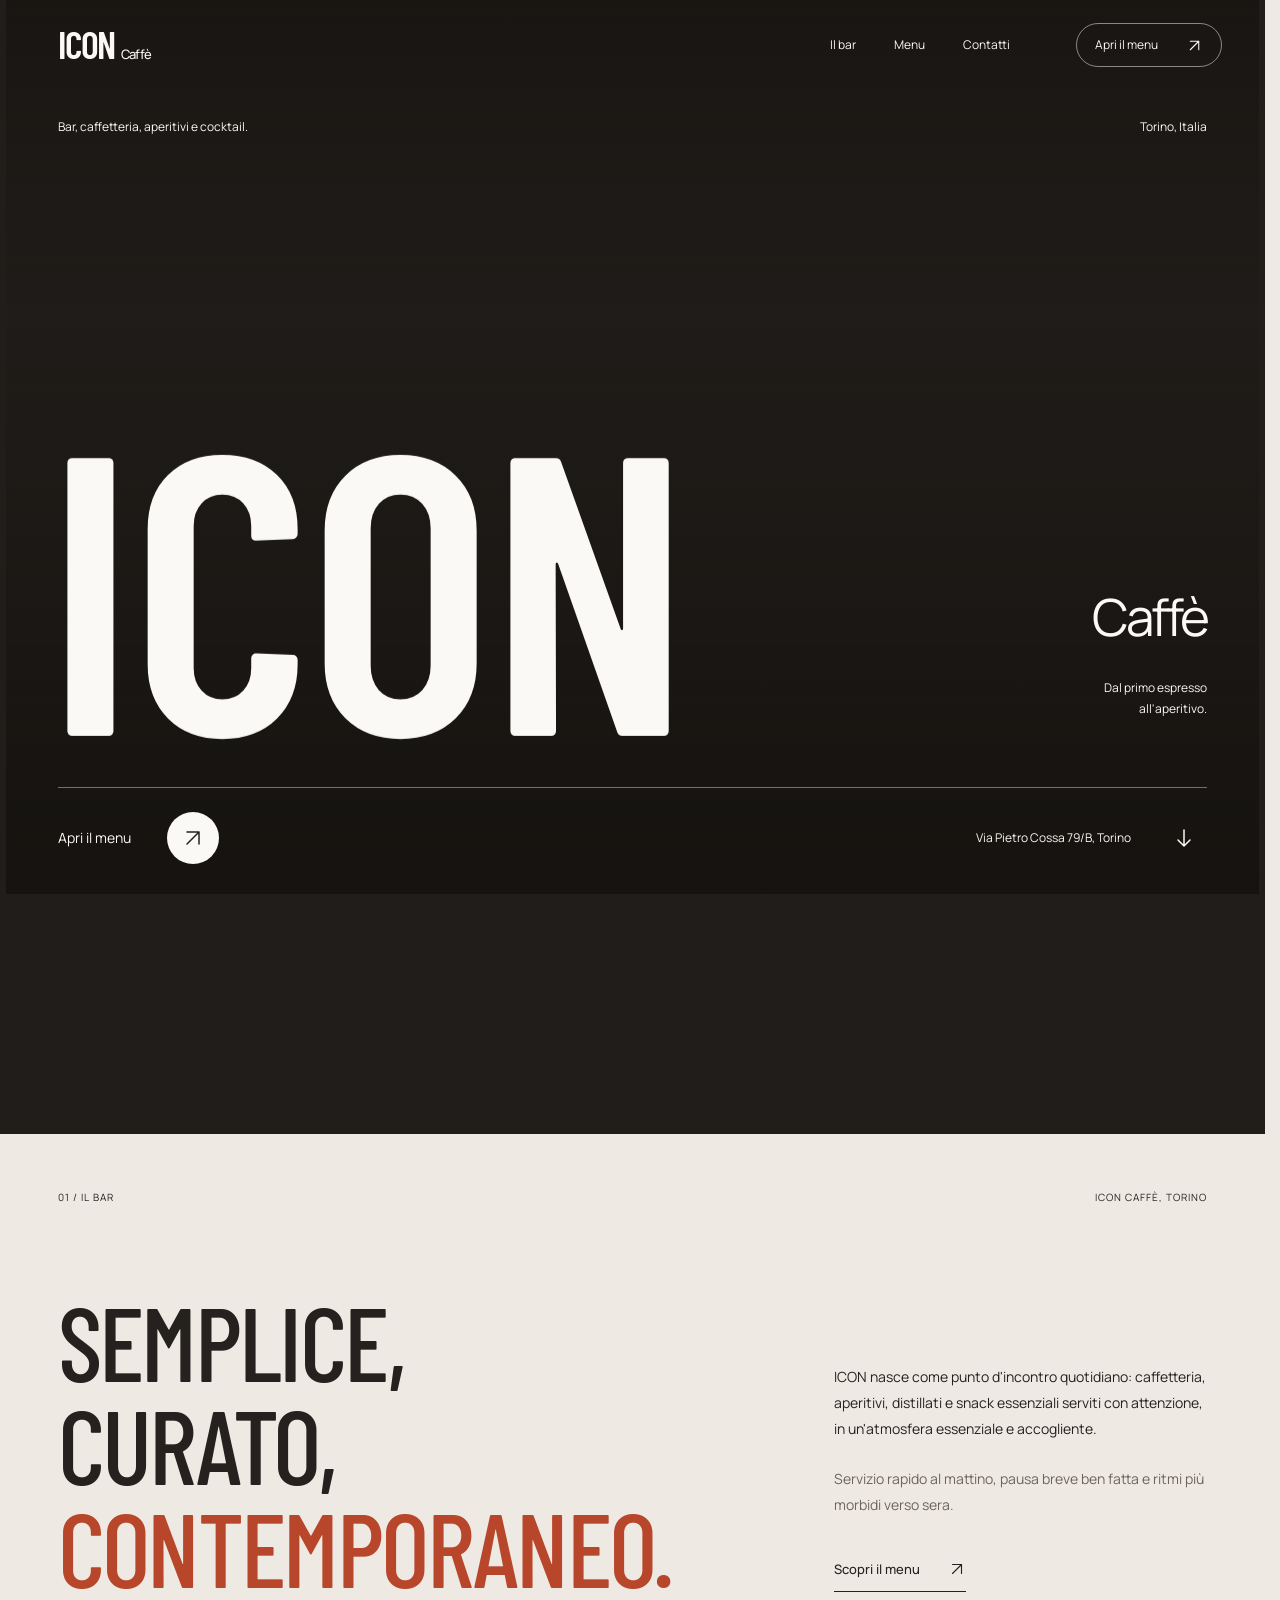
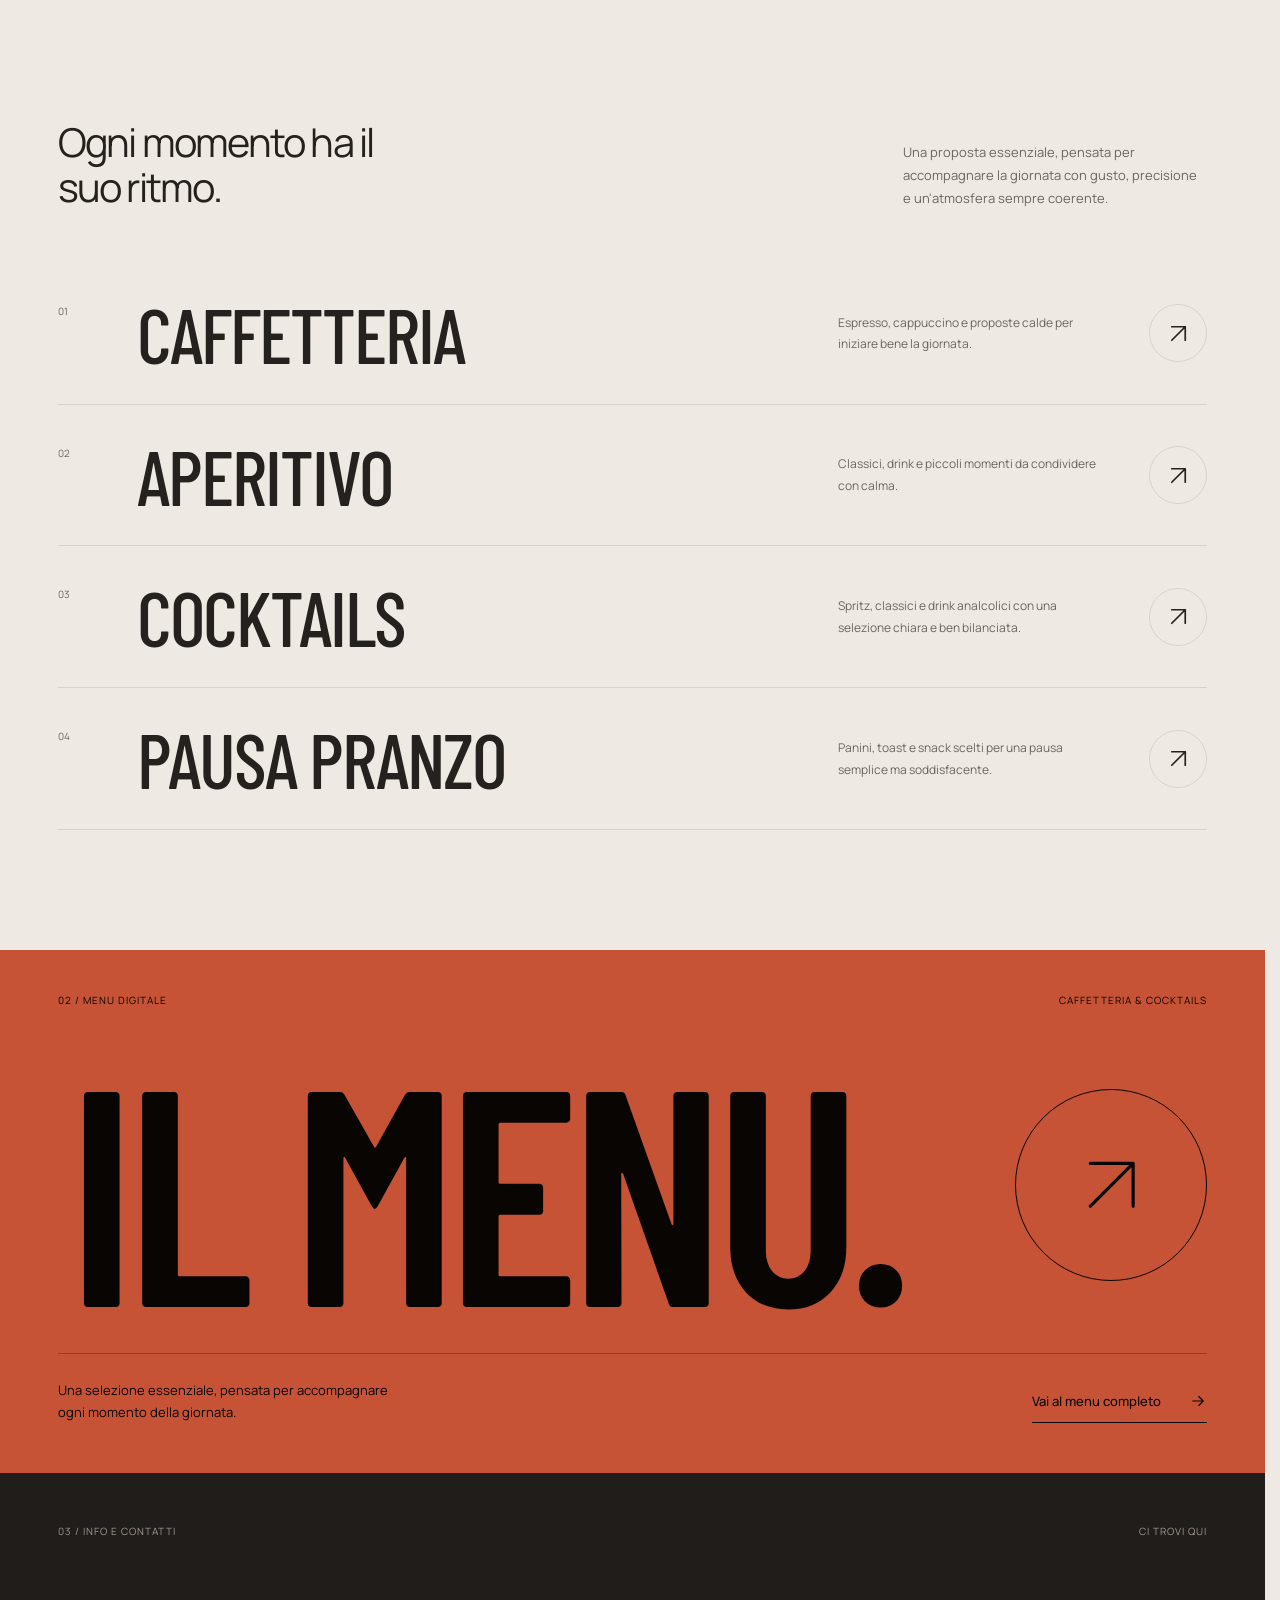
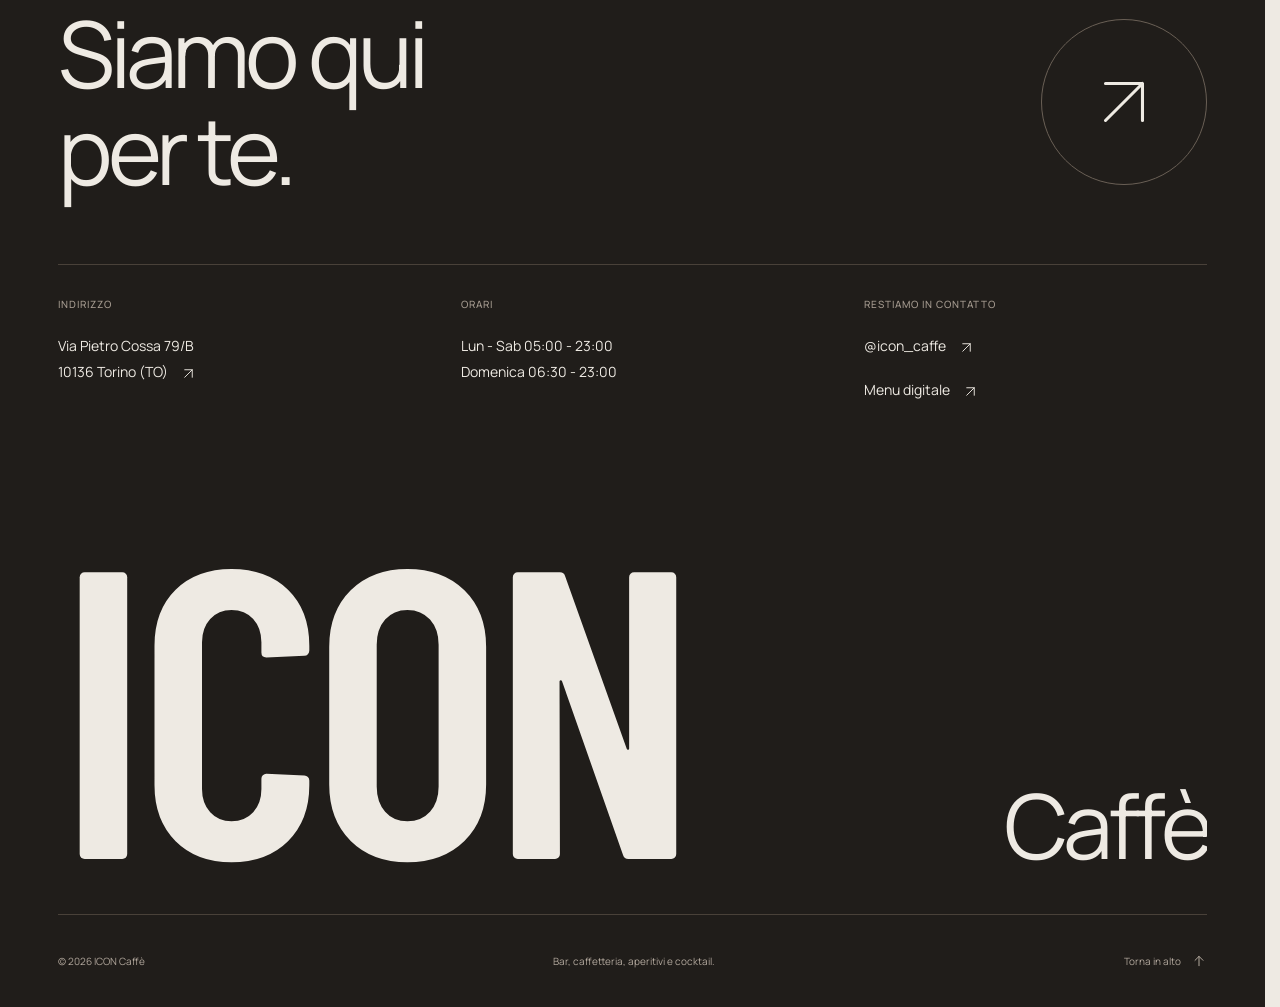
==== commit 1eae171e: "Use reliable page-entry motion instead of cross-document transitions" ====
--- a/public/index.html
+++ b/public/index.html
@@ -33,12 +33,12 @@
       href="https://fonts.googleapis.com/css2?family=Barlow+Condensed:wght@500;600&family=Manrope:wght@400;500;600&display=swap"
       rel="stylesheet"
     />
-    <link rel="stylesheet" href="./styles.css?v=20261117c" />
+    <link rel="stylesheet" href="./styles.css?v=20261117d" />
     <link rel="preload" as="image" href="/assets/bg.png" />
   </head>
   <body class="page page--home">
     <div id="app"></div>
     <noscript><p class="container menu-error">ICON Caffè · Via Pietro Cossa 79/B, Torino. Lun - Sab 05:00 - 23:00 · Domenica 06:30 - 23:00. Attiva JavaScript per consultare il sito e il menu.</p></noscript>
-    <script type="module" src="./site.js?v=20261117c"></script>
+    <script type="module" src="./site.js?v=20261117d"></script>
   </body>
 </html>
--- a/public/styles.css
+++ b/public/styles.css
@@ -150,6 +150,8 @@
 .menu-page, .menu-footer { max-width: 1100px; }
 .menu-intro { display: flex; align-items: center; justify-content: space-between; gap: 40px; padding: 25px 0 40px; border-bottom: 1px solid var(--line); }
 .menu-intro h1 { font-size: clamp(68px, 9vw, 124px); font-weight: 500; letter-spacing: -.035em; text-transform: uppercase; line-height: 1; }
+.menu-intro h1 { overflow: hidden; }
+.menu-intro h1 > span { display: block; animation: menu-title-arrive .7s var(--ease) both; }
 .menu-intro-copy { display: flex; align-items: center; gap: 30px; max-width: 38ch; }
 .menu-intro-copy p { color: var(--muted); font-size: 12px; line-height: 1.8; }
 .menu-intro .scroll-cue { flex-shrink: 0; border: 1px solid var(--line); border-radius: 50%; }
@@ -262,11 +264,7 @@
 .sheet-nav svg { margin-left: auto; }
 .sheet-contact { margin-top: 28px; font-size: 11px; line-height: 1.9; color: #b2a89d; }
 
-@view-transition { navigation: auto; }
-::view-transition-old(root) { animation: page-recede .65s var(--ease) both; }
-::view-transition-new(root) { animation: page-curtain .65s var(--ease) both; mix-blend-mode: normal; }
-@keyframes page-recede { to { transform: translateY(-7%); } }
-@keyframes page-curtain { from { clip-path: inset(100% 0 0); transform: translateY(5%); } to { clip-path: inset(0); transform: translateY(0); } }
+@keyframes menu-title-arrive { from { transform: translateY(105%); } to { transform: translateY(0); } }
 @keyframes aperture { from { clip-path: inset(10% 12% 10% 12%); } to { clip-path: inset(0); } }
 @keyframes letter-arrive { from { transform: translateY(110%) rotateX(35deg); } to { transform: translateY(0) rotateX(0); } }
 @keyframes scroll-arrow { 0%, 100% { transform: translateY(-3px); } 50% { transform: translateY(5px); } }
@@ -429,7 +427,6 @@
   .portal-arrow { width: 54px; }
 }
 @media (prefers-reduced-motion: reduce) {
-  @view-transition { navigation: none; }
   html { scroll-behavior: auto; }
   *, *::before, *::after { animation: none !important; transition: none !important; scroll-behavior: auto !important; }
   .hero-scene { height: auto; min-height: 0; }
